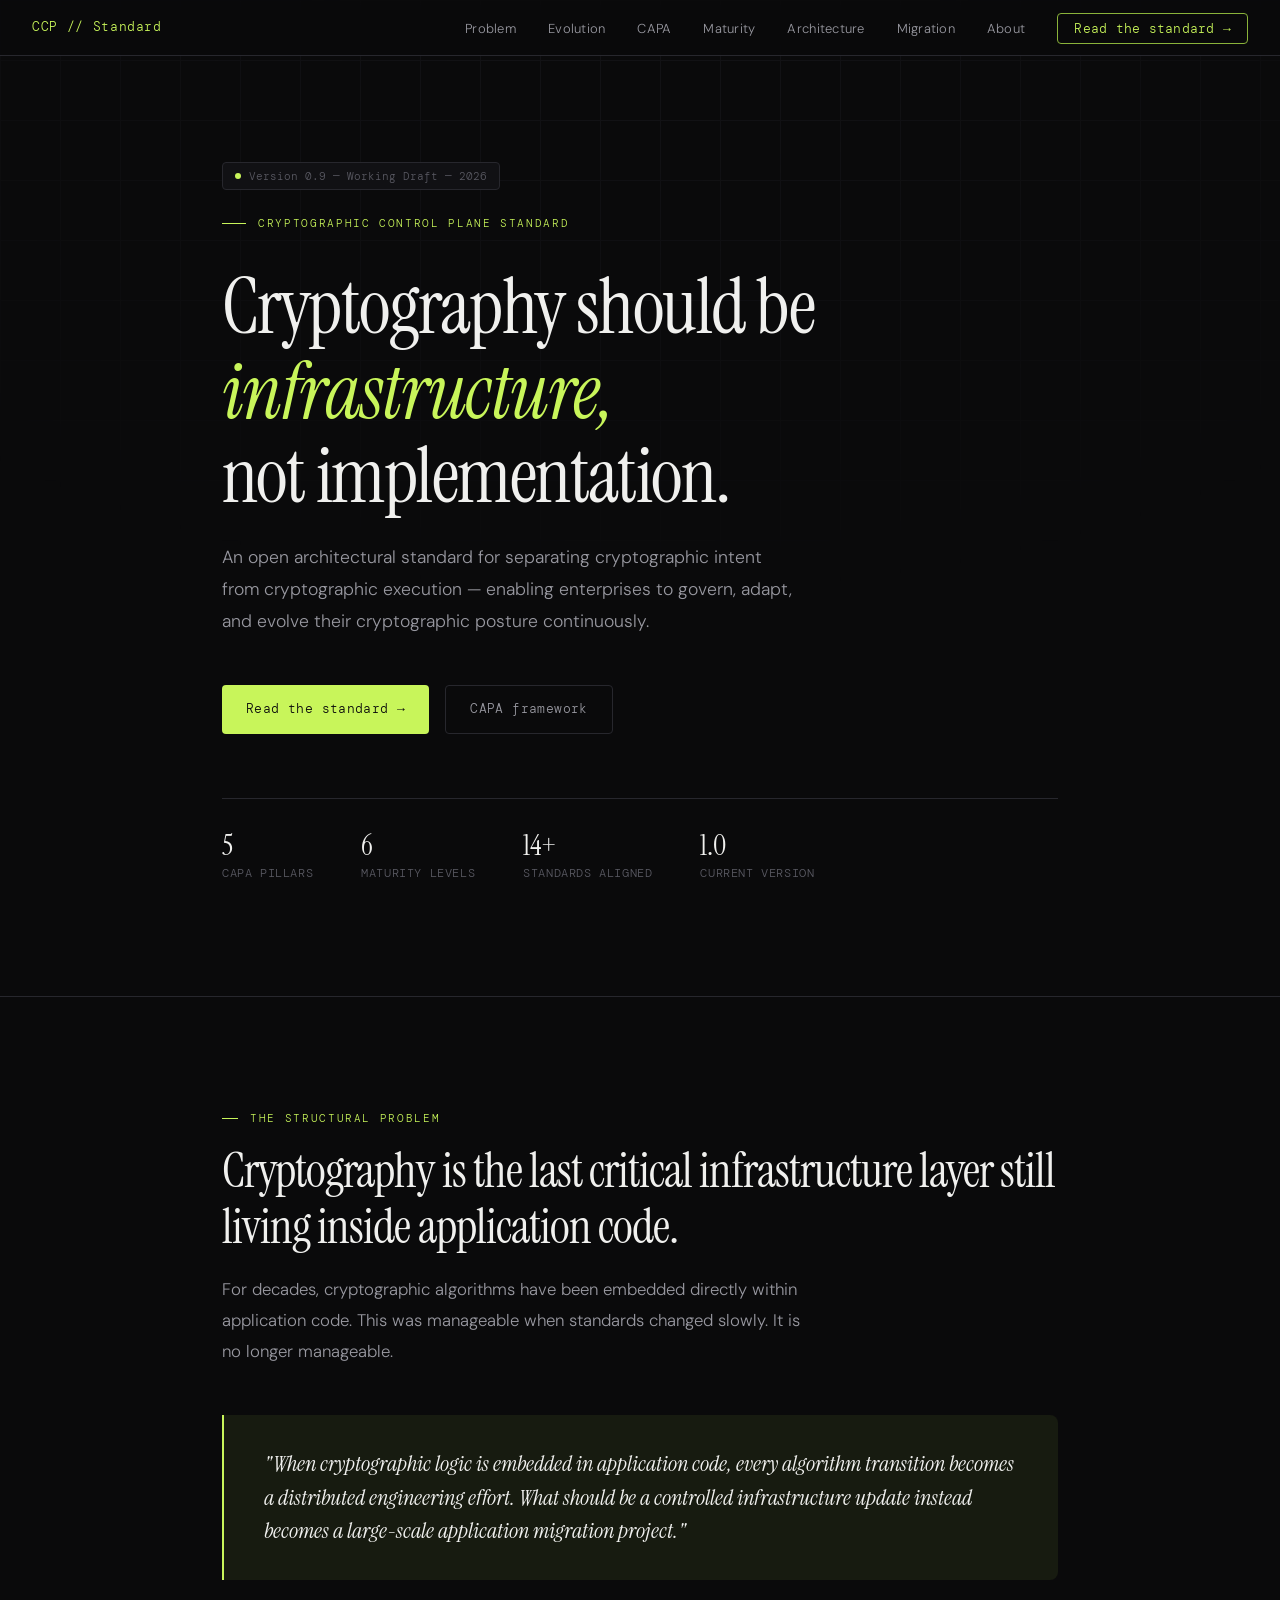
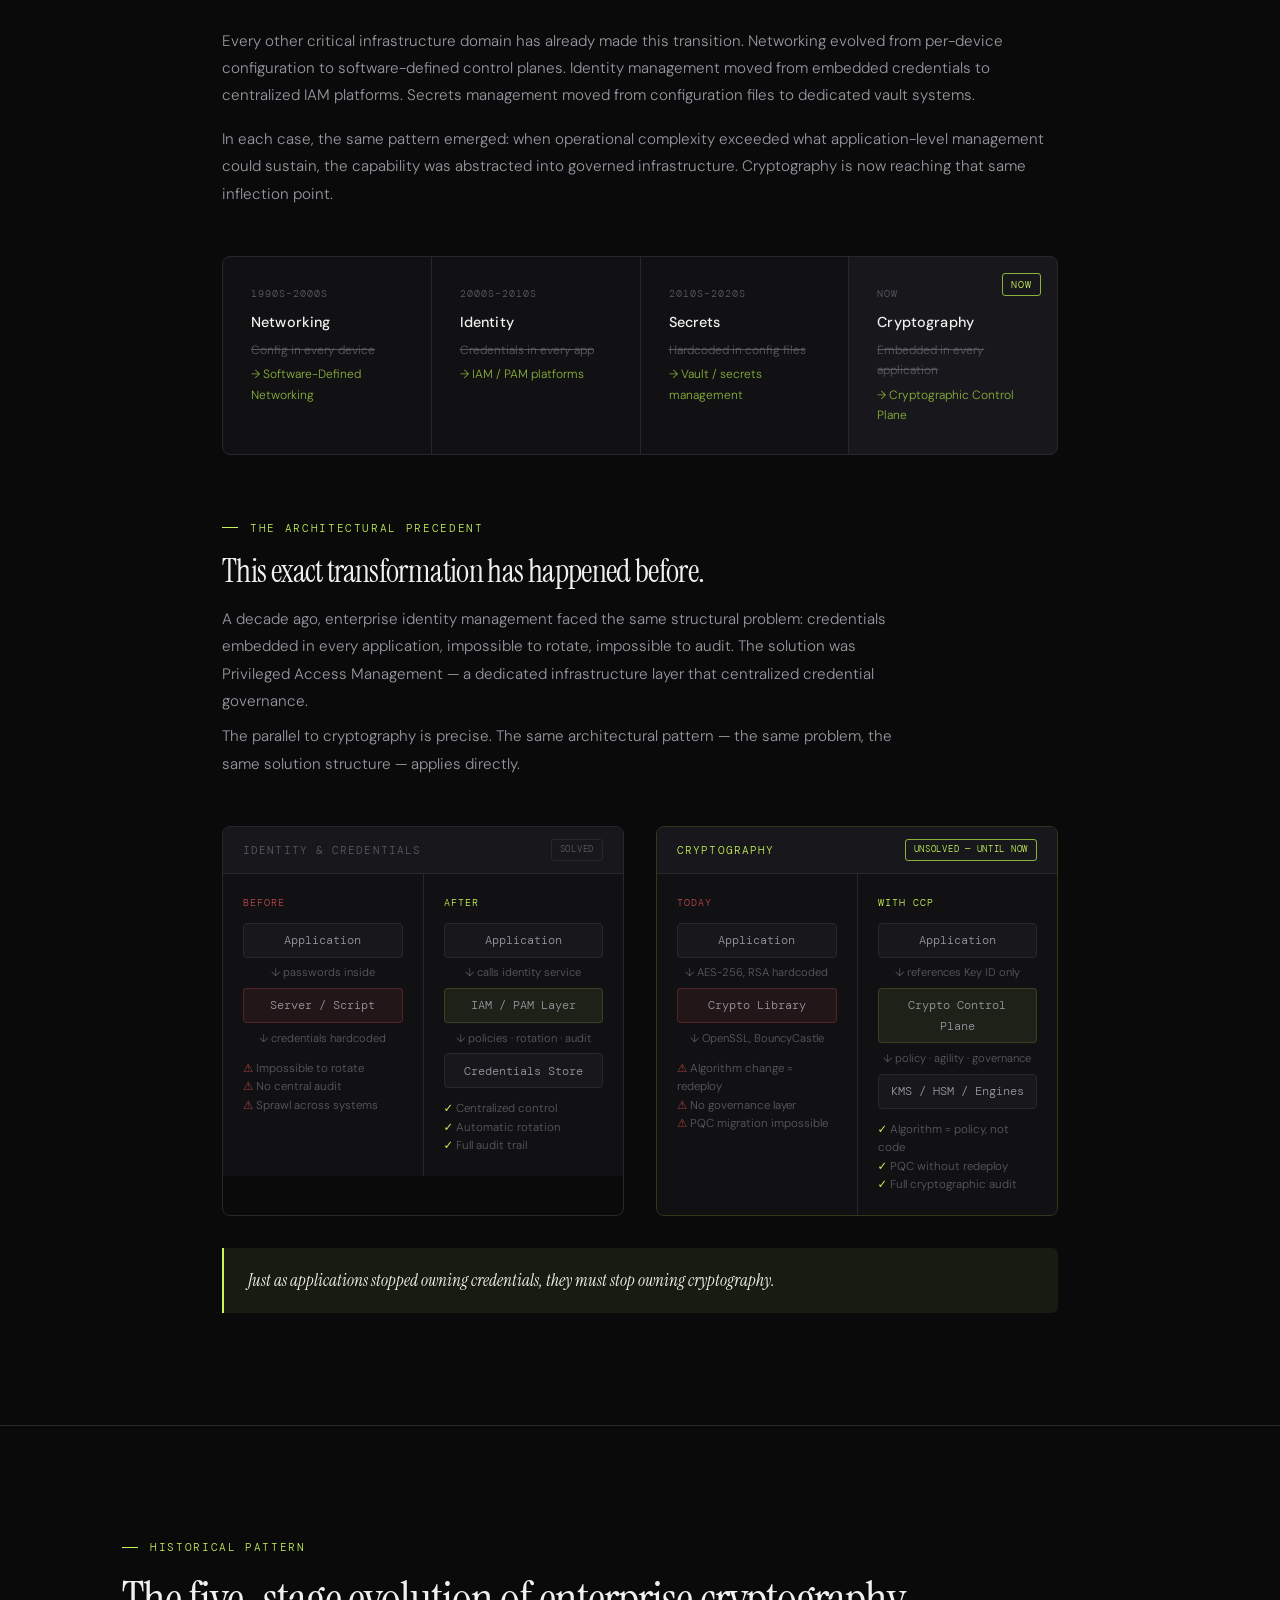
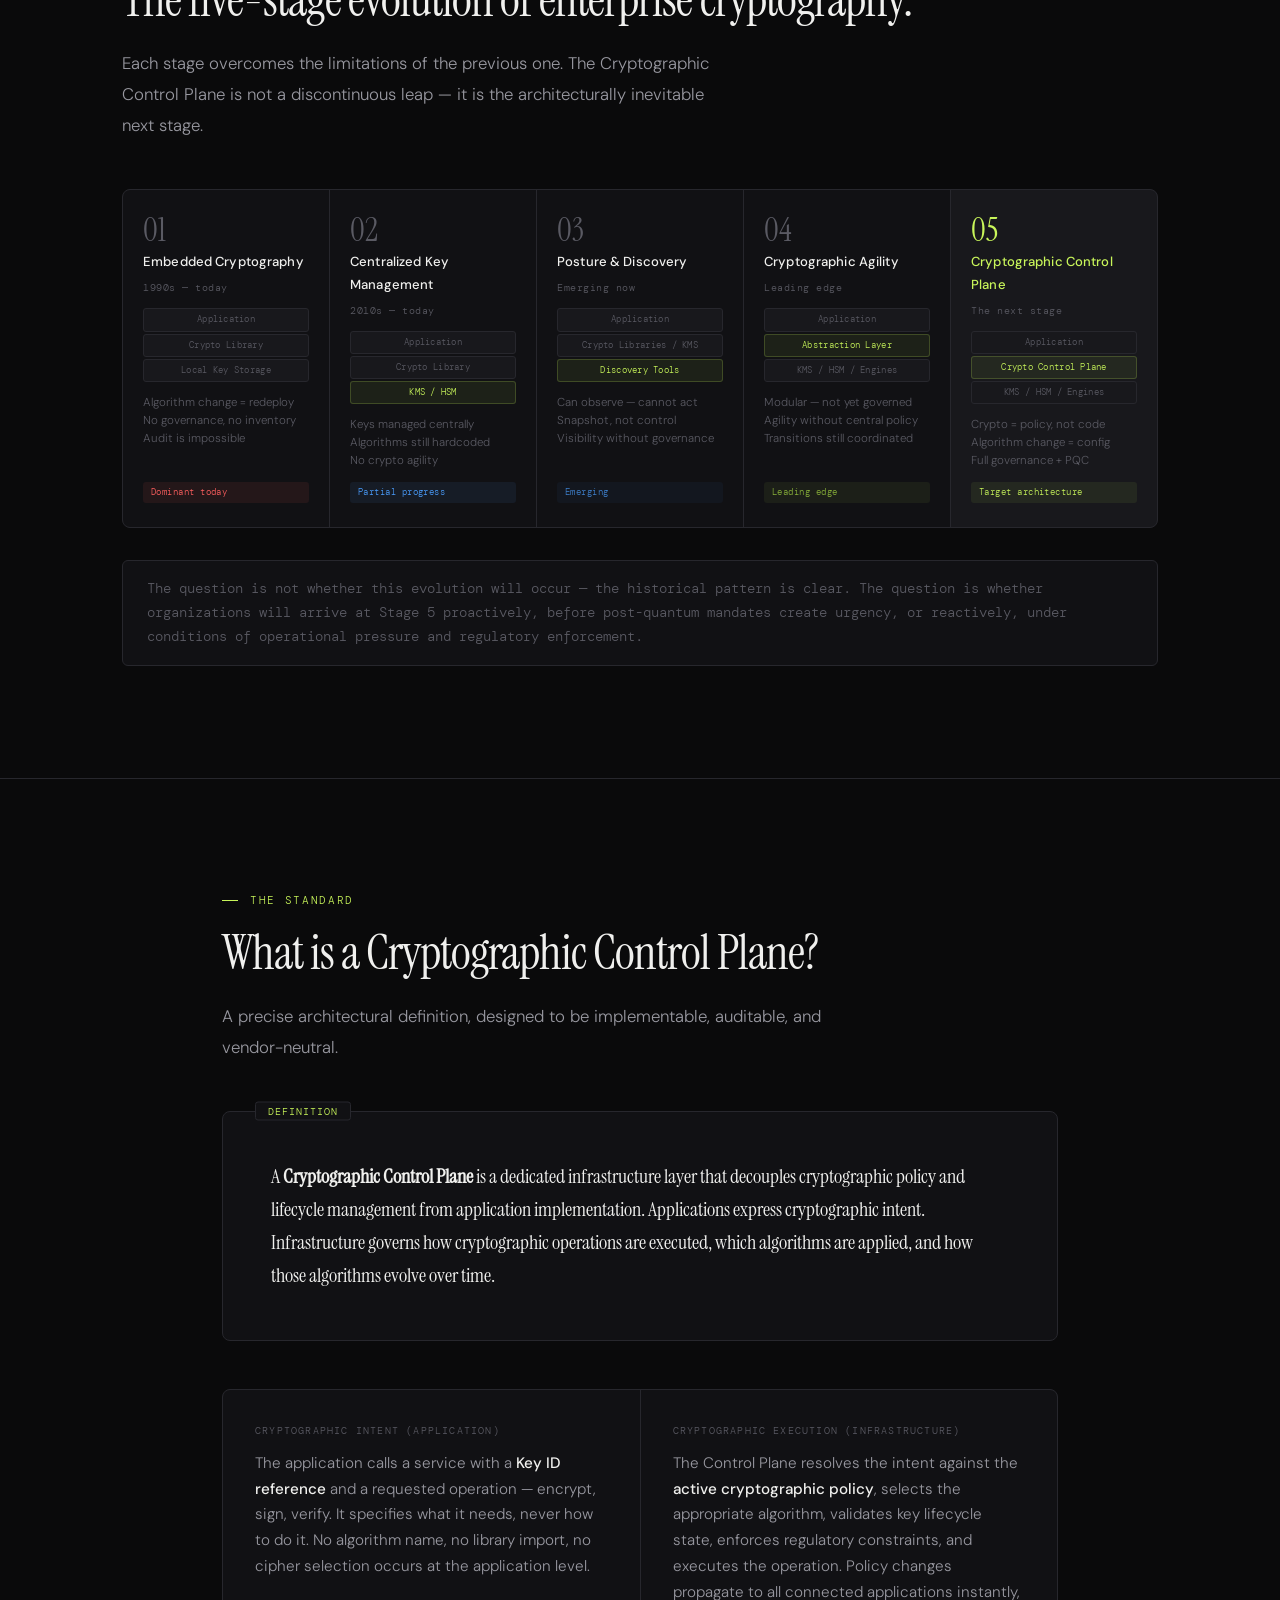
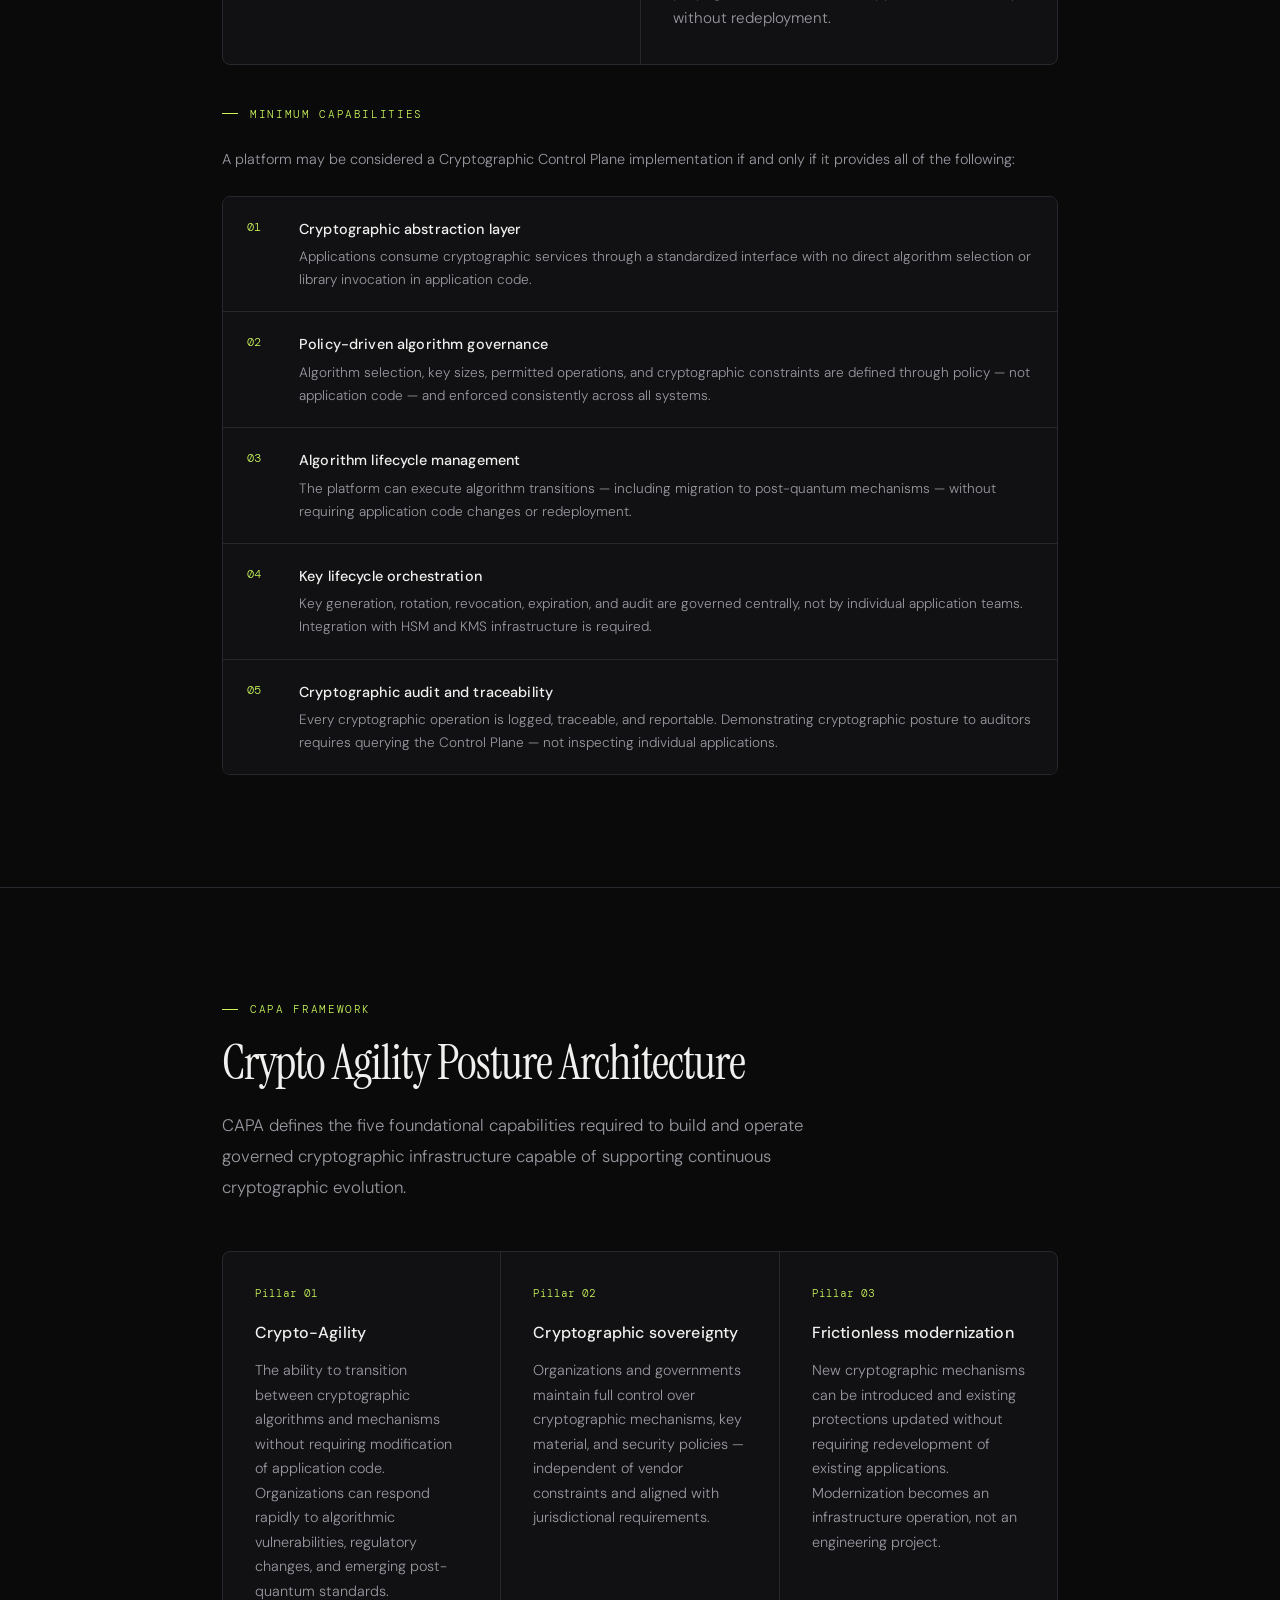
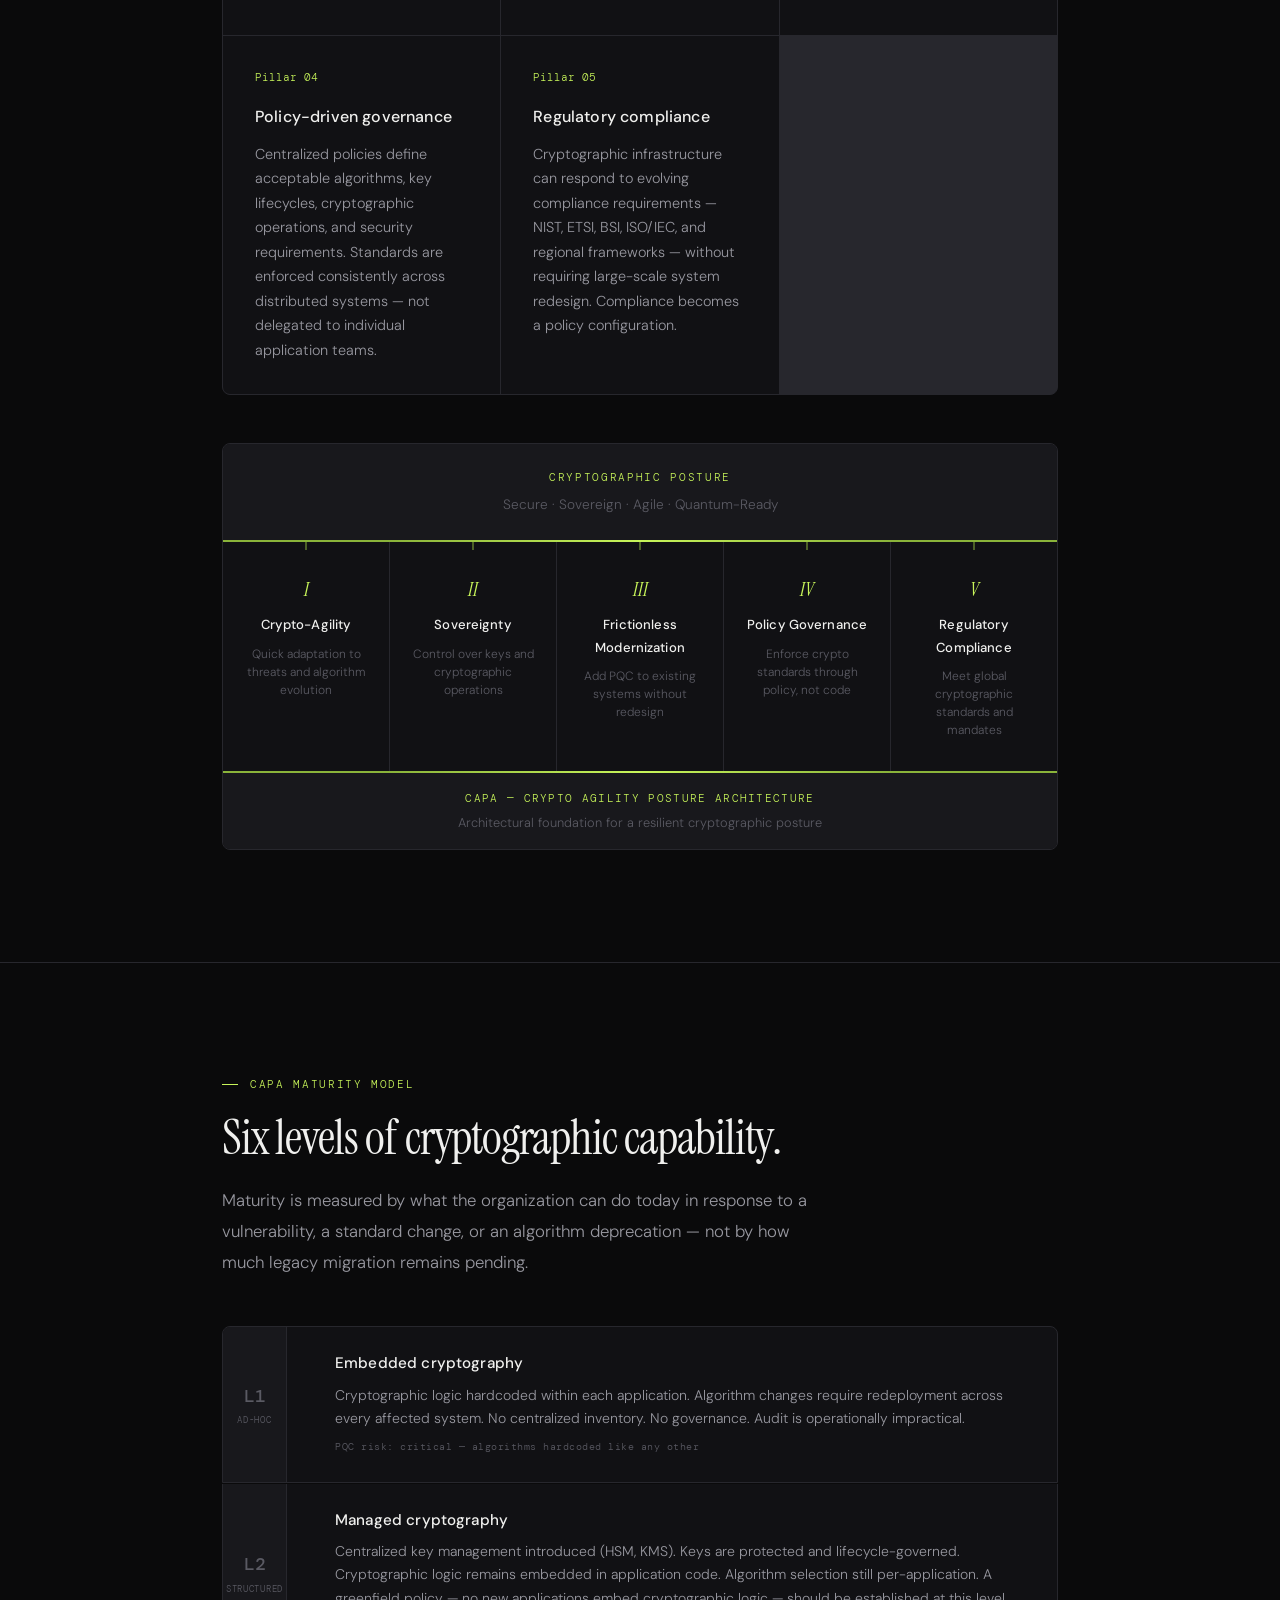
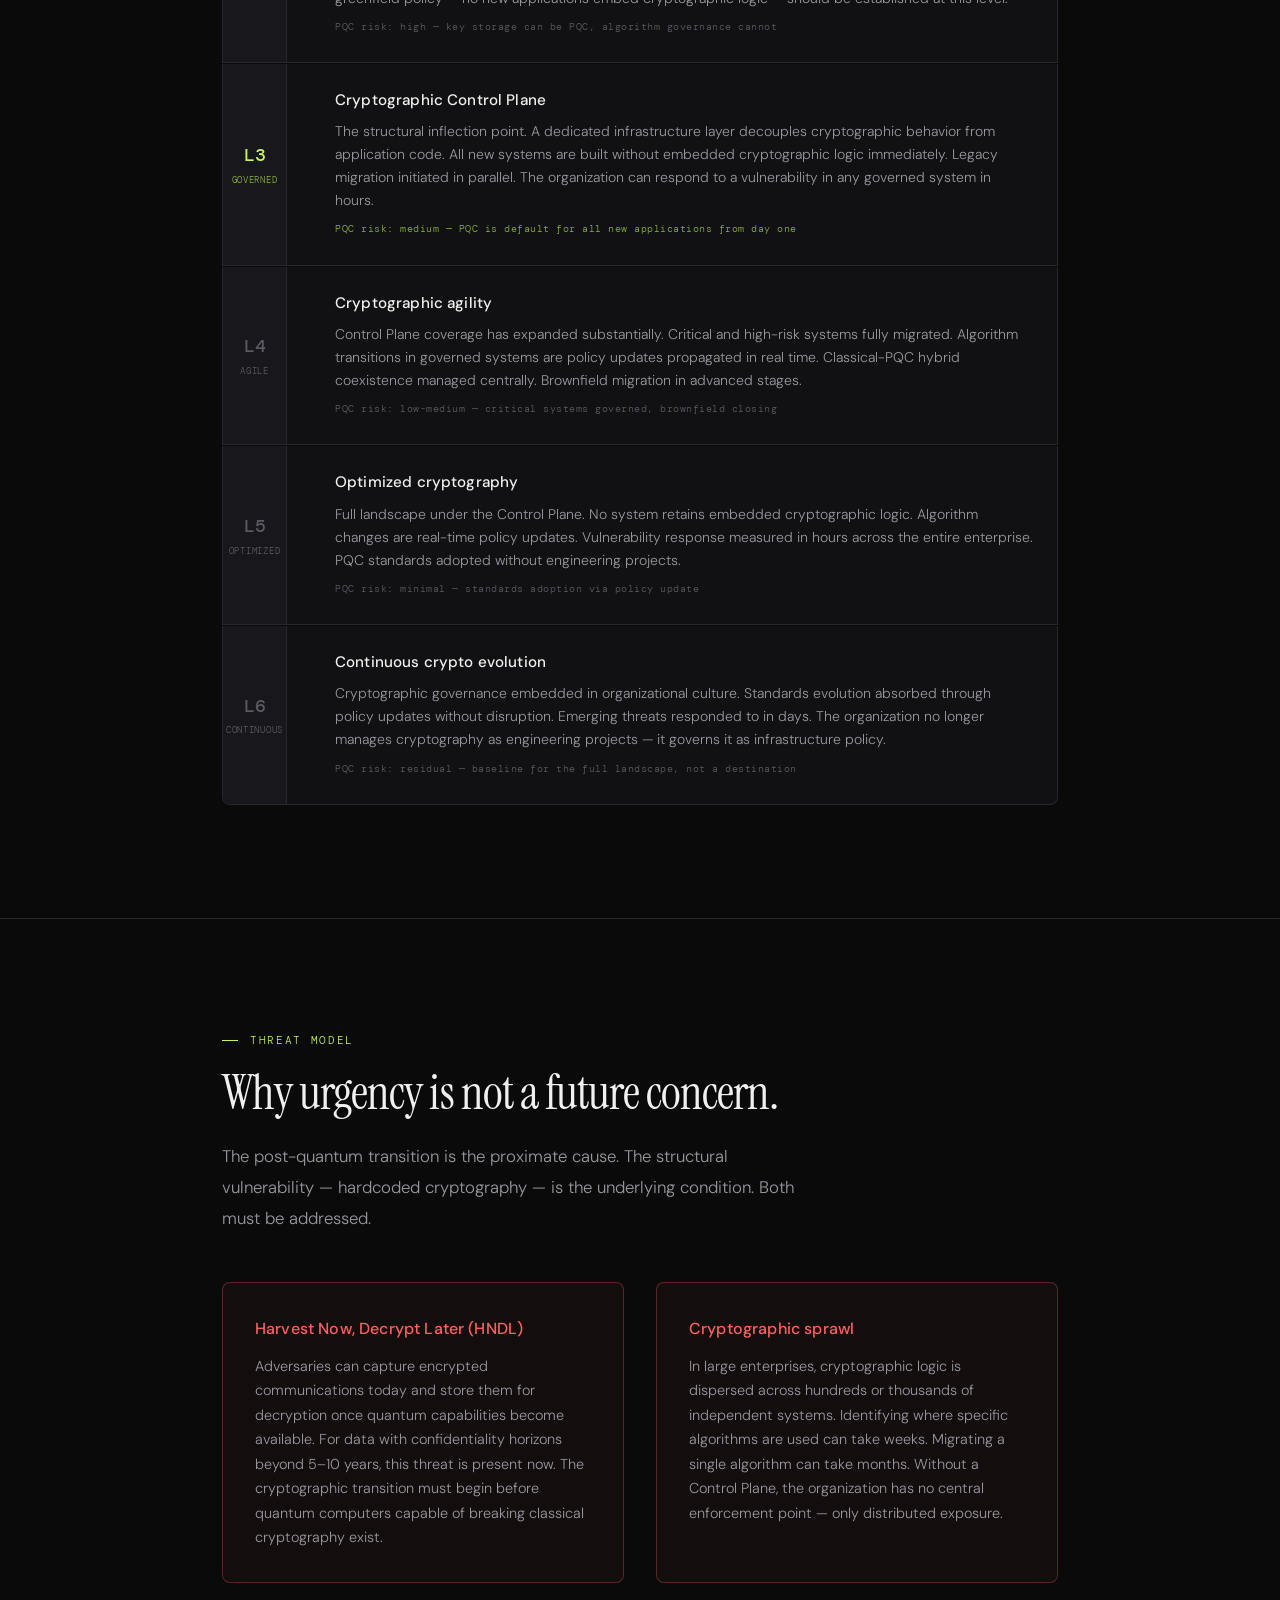
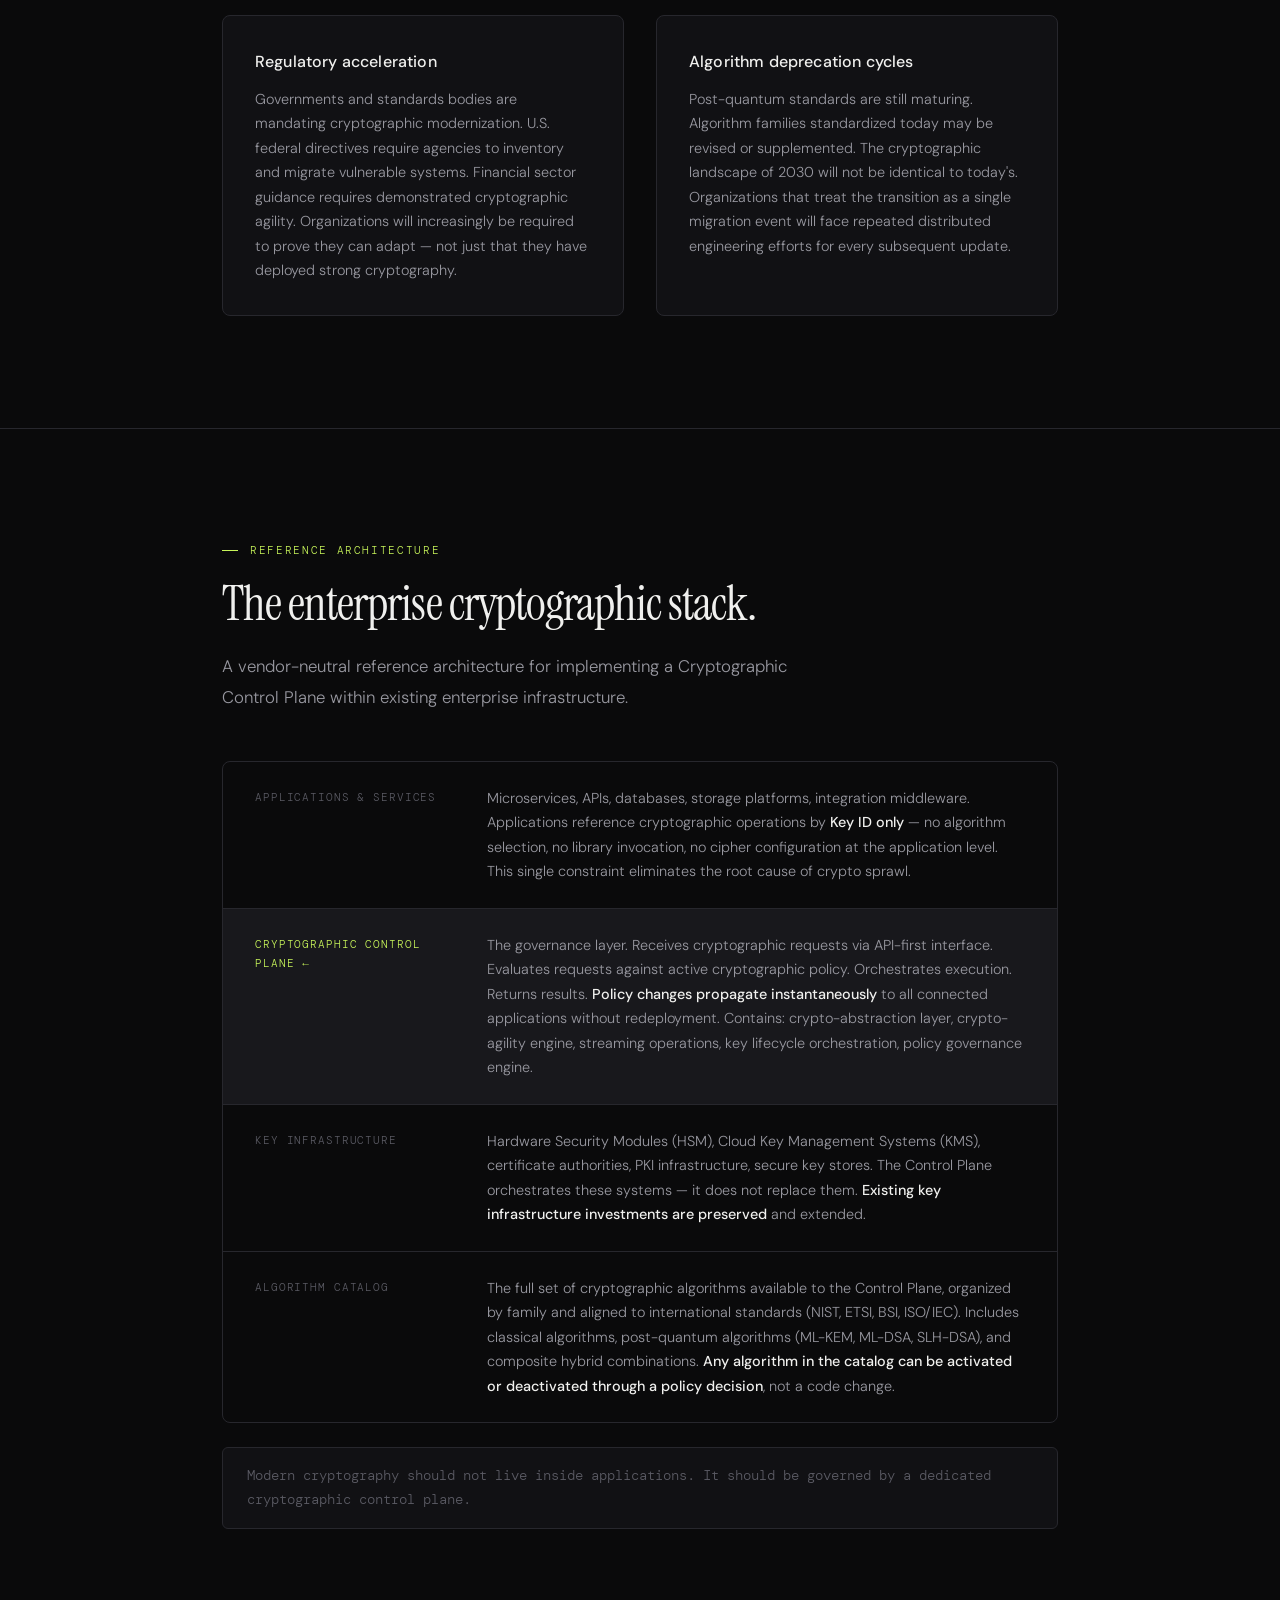
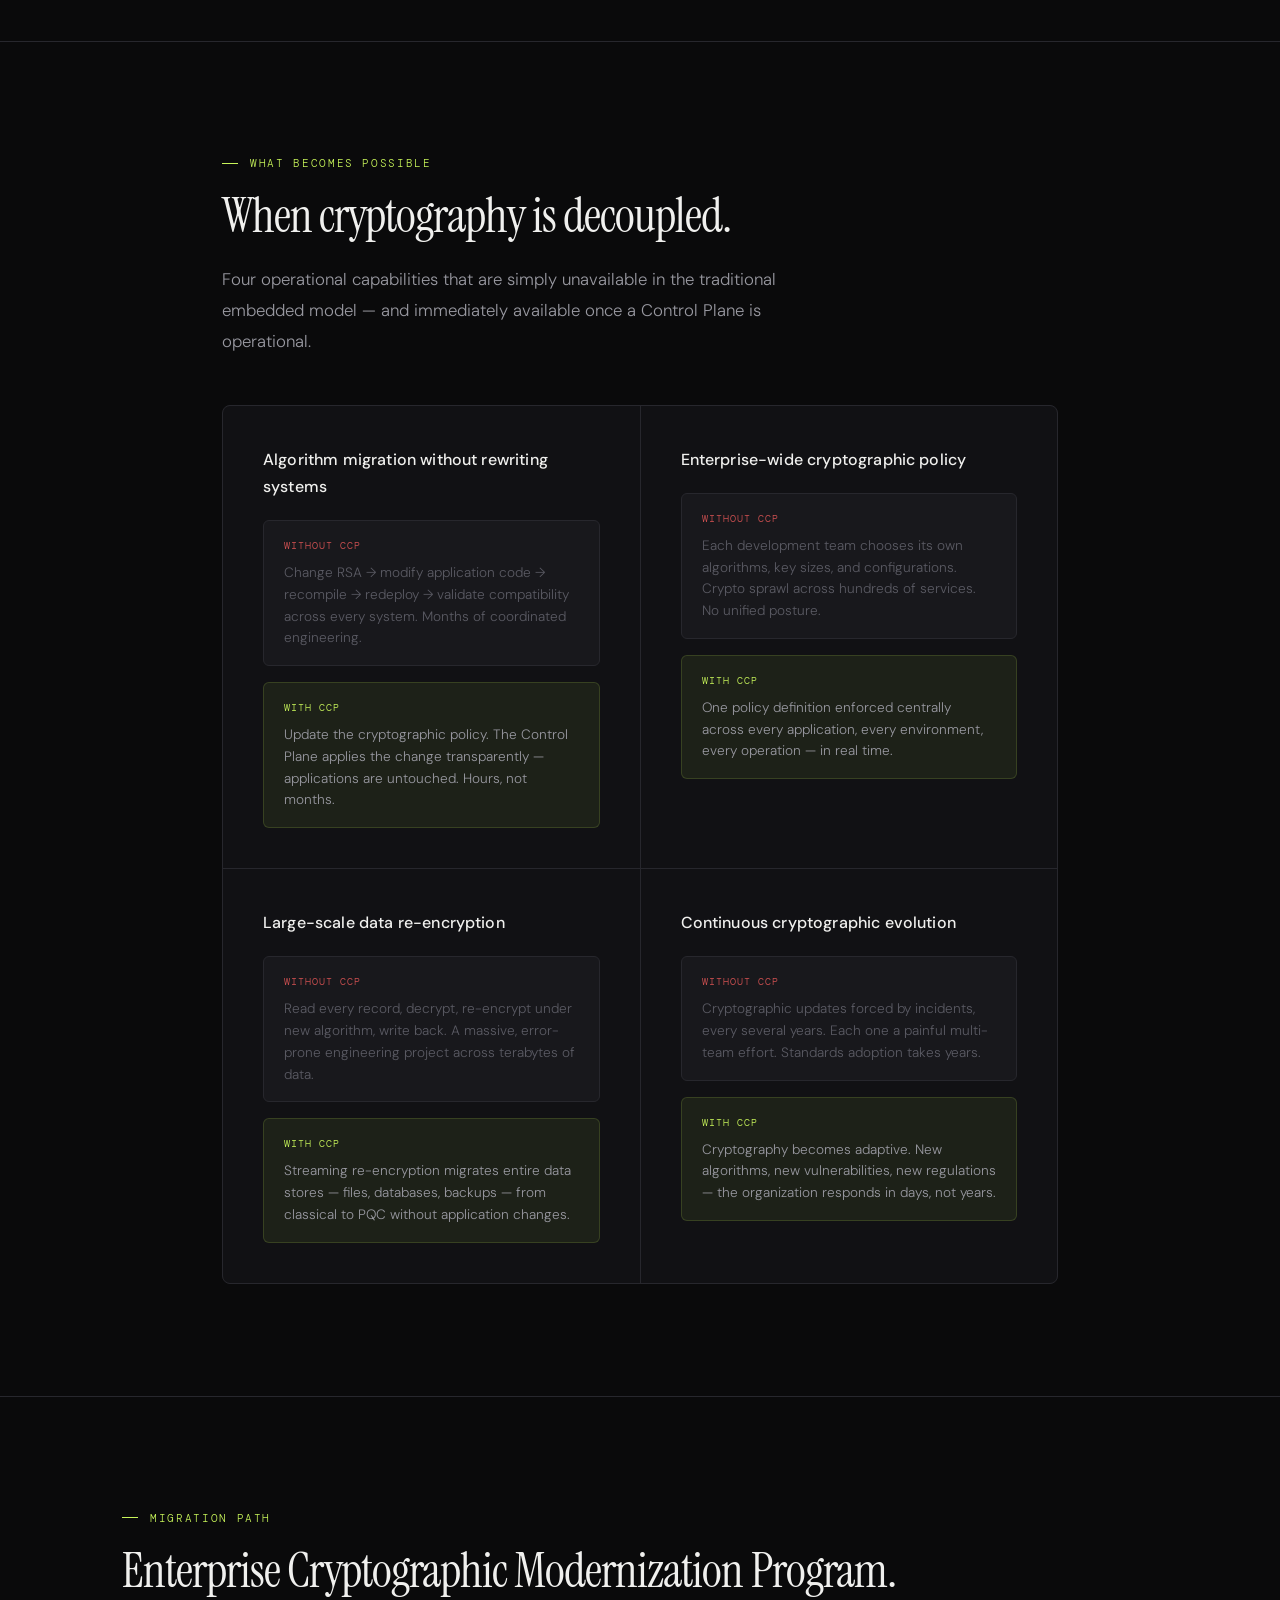
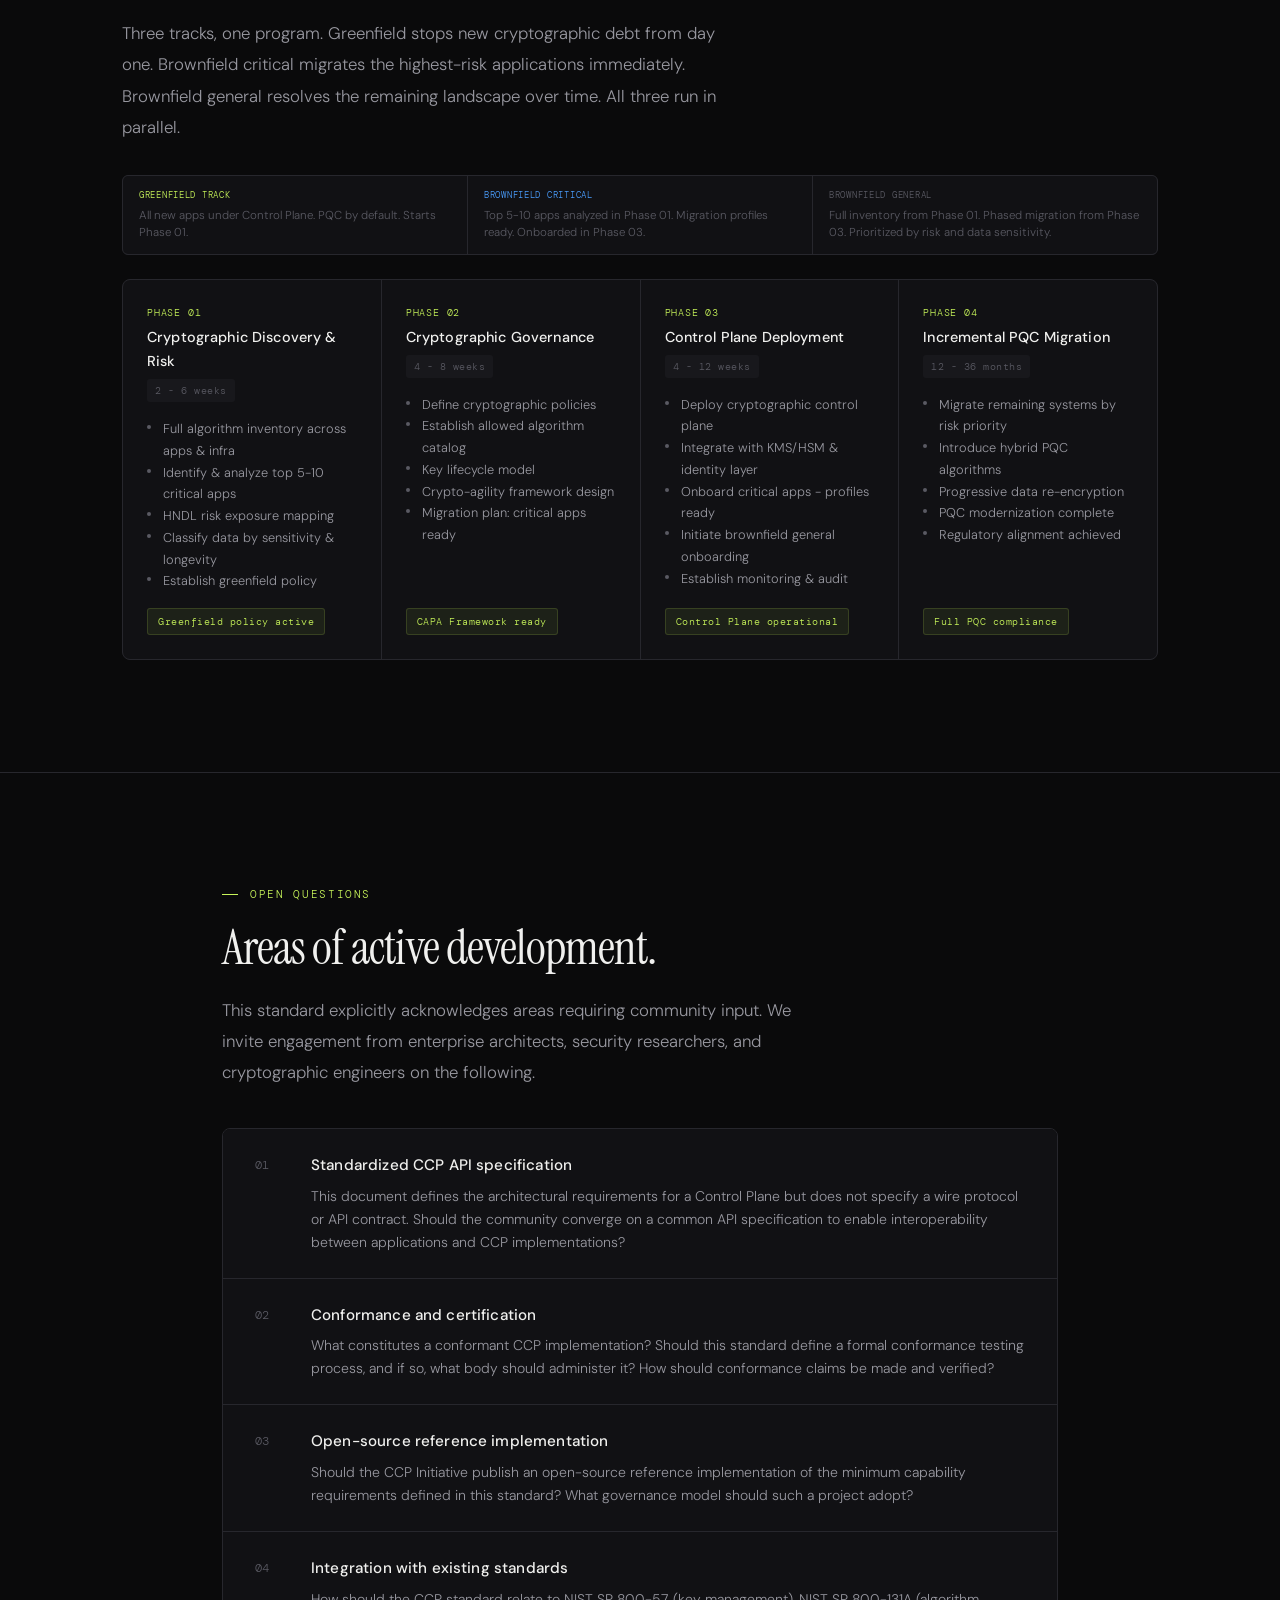
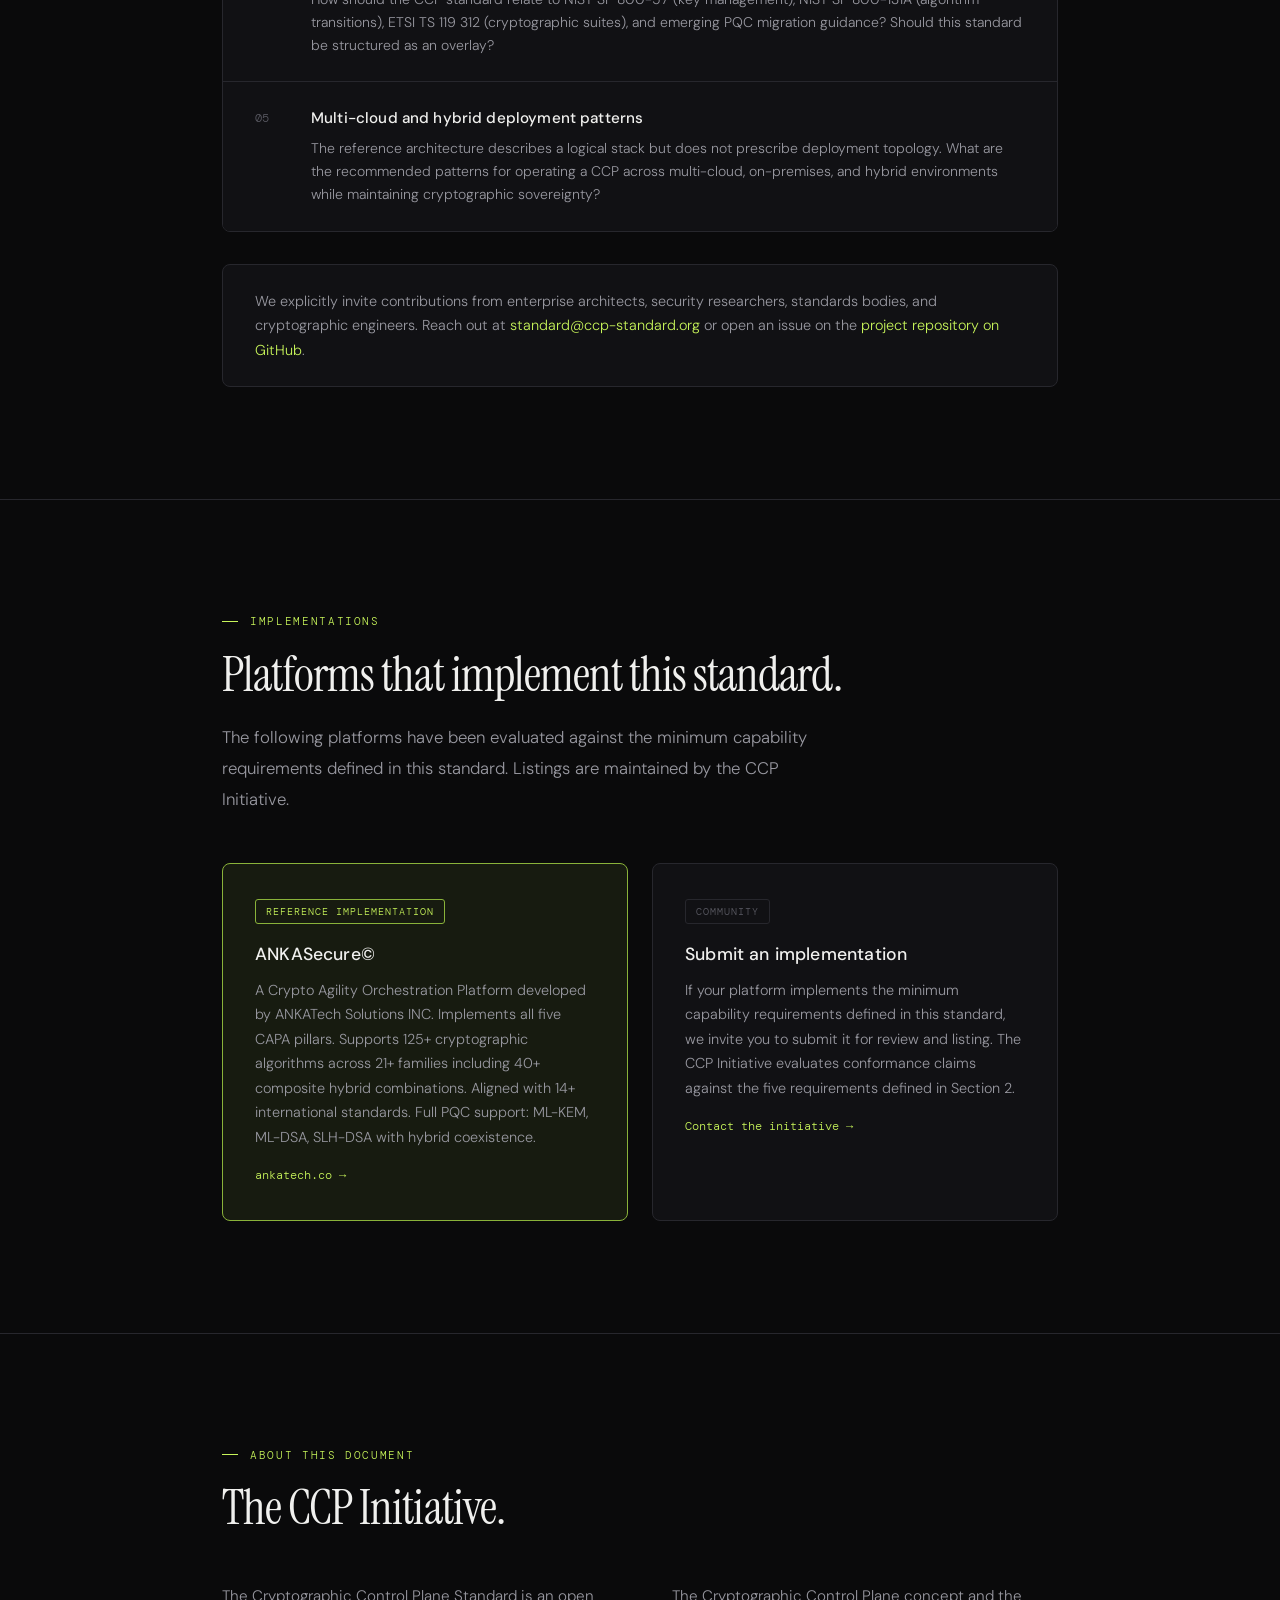
==== index.html @ 708a6c76 "docs: bump to v0.9 working draft, add governance model and issue templates - Correct version to 0.9 " ====
<!DOCTYPE html>
<html lang="en">
<head>
<meta charset="UTF-8">
<meta name="viewport" content="width=device-width, initial-scale=1.0">
<title>The Cryptographic Control Plane — Standard</title>
<meta name="description" content="An architectural standard for continuous cryptographic evolution. The Cryptographic Control Plane separates cryptographic intent from cryptographic execution.">
<link rel="preconnect" href="https://fonts.googleapis.com">
<link rel="preconnect" href="https://fonts.gstatic.com" crossorigin>
<link href="https://fonts.googleapis.com/css2?family=DM+Mono:ital,wght@0,400;0,500;1,400&family=Instrument+Serif:ital@0;1&family=DM+Sans:ital,opsz,wght@0,9..40,300;0,9..40,400;0,9..40,500;1,9..40,300&display=swap" rel="stylesheet">
<style>
  :root {
    --bg: #0a0a0b;
    --bg-surface: #111114;
    --bg-raised: #18181c;
    --bg-border: #27272d;
    --bg-border-light: #1e1e24;
    --text-primary: #f0f0ee;
    --text-secondary: #9898a0;
    --text-tertiary: #5a5a63;
    --accent: #c8f55a;
    --accent-dim: #8ab33a;
    --accent-bg: rgba(200,245,90,0.07);
    --red: #ff5f5f;
    --blue: #4a9eff;
    --font-serif: 'Instrument Serif', Georgia, serif;
    --font-sans: 'DM Sans', system-ui, sans-serif;
    --font-mono: 'DM Mono', monospace;
  }

  *, *::before, *::after { box-sizing: border-box; margin: 0; padding: 0; }

  html { scroll-behavior: smooth; }

  body {
    background: var(--bg);
    color: var(--text-primary);
    font-family: var(--font-sans);
    font-size: 16px;
    line-height: 1.7;
    font-weight: 300;
    -webkit-font-smoothing: antialiased;
  }

  /* ── NAV ── */
  nav {
    position: fixed;
    top: 0; left: 0; right: 0;
    z-index: 100;
    background: rgba(10,10,11,0.92);
    backdrop-filter: blur(12px);
    border-bottom: 1px solid var(--bg-border);
    padding: 0 2rem;
    height: 56px;
    display: flex;
    align-items: center;
    justify-content: space-between;
  }

  .nav-logo {
    font-family: var(--font-mono);
    font-size: 13px;
    color: var(--accent);
    text-decoration: none;
    letter-spacing: 0.05em;
  }

  .nav-links {
    display: flex;
    gap: 2rem;
    list-style: none;
  }

  .nav-links a {
    font-size: 13px;
    color: var(--text-secondary);
    text-decoration: none;
    letter-spacing: 0.02em;
    transition: color 0.2s;
  }

  .nav-links a:hover { color: var(--text-primary); }

  .nav-cta {
    font-family: var(--font-mono);
    font-size: 12px;
    color: var(--accent) !important;
    border: 1px solid var(--accent-dim);
    padding: 6px 16px;
    border-radius: 4px;
    transition: background 0.2s !important;
  }

  .nav-cta:hover { background: var(--accent-bg) !important; }

  /* ── LAYOUT ── */
  .container {
    max-width: 900px;
    margin: 0 auto;
    padding: 0 2rem;
  }

  .container-wide {
    max-width: 1100px;
    margin: 0 auto;
    padding: 0 2rem;
  }

  section { padding: 7rem 0; }

  /* ── HERO ── */
  #hero {
    padding: 10rem 0 7rem;
    position: relative;
    overflow: hidden;
  }

  .hero-grid {
    position: absolute;
    inset: 0;
    background-image:
      linear-gradient(var(--bg-border-light) 1px, transparent 1px),
      linear-gradient(90deg, var(--bg-border-light) 1px, transparent 1px);
    background-size: 60px 60px;
    opacity: 0.4;
    mask-image: radial-gradient(ellipse 80% 60% at 50% 0%, black 20%, transparent 100%);
  }

  .hero-tag {
    font-family: var(--font-mono);
    font-size: 11px;
    letter-spacing: 0.15em;
    color: var(--accent);
    text-transform: uppercase;
    margin-bottom: 2rem;
    display: flex;
    align-items: center;
    gap: 0.75rem;
  }

  .hero-tag::before {
    content: '';
    display: inline-block;
    width: 24px;
    height: 1px;
    background: var(--accent);
  }

  h1 {
    font-family: var(--font-serif);
    font-size: clamp(2.8rem, 6vw, 5rem);
    font-weight: 400;
    line-height: 1.1;
    letter-spacing: -0.02em;
    color: var(--text-primary);
    margin-bottom: 1.5rem;
  }

  h1 em {
    font-style: italic;
    color: var(--accent);
  }

  .hero-sub {
    font-size: 1.1rem;
    color: var(--text-secondary);
    max-width: 580px;
    margin-bottom: 3rem;
    line-height: 1.8;
    font-weight: 300;
  }

  .hero-actions {
    display: flex;
    gap: 1rem;
    flex-wrap: wrap;
  }

  .btn-primary {
    display: inline-flex;
    align-items: center;
    gap: 8px;
    font-family: var(--font-mono);
    font-size: 13px;
    color: #0a0a0b;
    background: var(--accent);
    padding: 12px 24px;
    border-radius: 4px;
    text-decoration: none;
    letter-spacing: 0.03em;
    transition: opacity 0.2s;
  }

  .btn-primary:hover { opacity: 0.88; }

  .btn-secondary {
    display: inline-flex;
    align-items: center;
    gap: 8px;
    font-family: var(--font-mono);
    font-size: 13px;
    color: var(--text-secondary);
    border: 1px solid var(--bg-border);
    padding: 12px 24px;
    border-radius: 4px;
    text-decoration: none;
    letter-spacing: 0.03em;
    transition: all 0.2s;
  }

  .btn-secondary:hover {
    color: var(--text-primary);
    border-color: var(--text-tertiary);
  }

  .hero-meta {
    margin-top: 4rem;
    padding-top: 2rem;
    border-top: 1px solid var(--bg-border);
    display: flex;
    gap: 3rem;
    flex-wrap: wrap;
  }

  .hero-stat {
    display: flex;
    flex-direction: column;
    gap: 4px;
  }

  .hero-stat-num {
    font-family: var(--font-serif);
    font-size: 1.8rem;
    color: var(--text-primary);
    line-height: 1;
  }

  .hero-stat-label {
    font-size: 12px;
    color: var(--text-tertiary);
    letter-spacing: 0.05em;
    text-transform: uppercase;
    font-family: var(--font-mono);
  }

  /* ── SECTION HEADERS ── */
  .section-eyebrow {
    font-family: var(--font-mono);
    font-size: 11px;
    letter-spacing: 0.15em;
    color: var(--accent);
    text-transform: uppercase;
    margin-bottom: 1rem;
    display: flex;
    align-items: center;
    gap: 0.75rem;
  }

  .section-eyebrow::before {
    content: '';
    display: inline-block;
    width: 16px;
    height: 1px;
    background: var(--accent);
  }

  h2 {
    font-family: var(--font-serif);
    font-size: clamp(2rem, 4vw, 3rem);
    font-weight: 400;
    line-height: 1.15;
    letter-spacing: -0.02em;
    margin-bottom: 1.25rem;
  }

  h3 {
    font-family: var(--font-sans);
    font-size: 1rem;
    font-weight: 500;
    color: var(--text-primary);
    letter-spacing: 0.01em;
    margin-bottom: 0.5rem;
  }

  .section-lead {
    font-size: 1.05rem;
    color: var(--text-secondary);
    max-width: 600px;
    line-height: 1.85;
  }

  /* ── PROBLEM SECTION ── */
  #problem { border-top: 1px solid var(--bg-border); }

  .problem-quote {
    margin: 3rem 0;
    padding: 2rem 2.5rem;
    border-left: 2px solid var(--accent);
    background: var(--accent-bg);
    border-radius: 0 8px 8px 0;
  }

  .problem-quote p {
    font-family: var(--font-serif);
    font-size: 1.4rem;
    font-style: italic;
    line-height: 1.5;
    color: var(--text-primary);
  }

  .analogy-grid {
    display: grid;
    grid-template-columns: repeat(auto-fit, minmax(200px, 1fr));
    gap: 1px;
    background: var(--bg-border);
    border: 1px solid var(--bg-border);
    border-radius: 8px;
    overflow: hidden;
    margin-top: 3rem;
  }

  .analogy-item {
    background: var(--bg-surface);
    padding: 1.75rem;
    position: relative;
  }

  .analogy-era {
    font-family: var(--font-mono);
    font-size: 10px;
    color: var(--text-tertiary);
    letter-spacing: 0.1em;
    text-transform: uppercase;
    margin-bottom: 0.5rem;
  }

  .analogy-item h3 { font-size: 0.9rem; margin-bottom: 0.35rem; }

  .analogy-before {
    font-size: 12px;
    color: var(--text-tertiary);
    text-decoration: line-through;
    margin-bottom: 4px;
  }

  .analogy-after {
    font-size: 12px;
    color: var(--accent-dim);
  }

  .analogy-item.highlight {
    background: var(--bg-raised);
  }

  .analogy-item.highlight::before {
    content: 'now';
    position: absolute;
    top: 1rem;
    right: 1rem;
    font-family: var(--font-mono);
    font-size: 10px;
    color: var(--accent);
    letter-spacing: 0.1em;
    text-transform: uppercase;
    border: 1px solid var(--accent-dim);
    padding: 2px 8px;
    border-radius: 3px;
  }

  /* ── DEFINITION ── */
  #definition { border-top: 1px solid var(--bg-border); }

  .definition-box {
    margin: 3rem 0;
    padding: 3rem;
    border: 1px solid var(--bg-border);
    border-radius: 8px;
    background: var(--bg-surface);
    position: relative;
  }

  .definition-box::before {
    content: 'Definition';
    position: absolute;
    top: -1px;
    left: 2rem;
    font-family: var(--font-mono);
    font-size: 10px;
    letter-spacing: 0.1em;
    text-transform: uppercase;
    color: var(--accent);
    background: var(--bg-surface);
    padding: 0 0.75rem;
    transform: translateY(-50%);
    border: 1px solid var(--bg-border);
    border-radius: 3px;
  }

  .definition-box p {
    font-family: var(--font-serif);
    font-size: 1.25rem;
    line-height: 1.65;
    color: var(--text-primary);
  }

  .split-row {
    display: grid;
    grid-template-columns: 1fr 1fr;
    gap: 1px;
    background: var(--bg-border);
    border: 1px solid var(--bg-border);
    border-radius: 8px;
    overflow: hidden;
    margin-top: 2rem;
  }

  .split-cell {
    background: var(--bg-surface);
    padding: 2rem;
  }

  .split-cell-label {
    font-family: var(--font-mono);
    font-size: 10px;
    letter-spacing: 0.12em;
    text-transform: uppercase;
    color: var(--text-tertiary);
    margin-bottom: 0.75rem;
  }

  .split-cell p {
    font-size: 0.95rem;
    color: var(--text-secondary);
    line-height: 1.7;
  }

  .split-cell strong {
    color: var(--text-primary);
    font-weight: 500;
  }

  /* ── CAPA PILLARS ── */
  #capa { border-top: 1px solid var(--bg-border); }

  .pillars-grid {
    display: grid;
    grid-template-columns: repeat(auto-fit, minmax(260px, 1fr));
    gap: 1px;
    background: var(--bg-border);
    border: 1px solid var(--bg-border);
    border-radius: 8px;
    overflow: hidden;
    margin-top: 3rem;
  }

  .pillar {
    background: var(--bg-surface);
    padding: 2rem;
    transition: background 0.2s;
  }

  .pillar:hover { background: var(--bg-raised); }

  .pillar-num {
    font-family: var(--font-mono);
    font-size: 11px;
    color: var(--accent);
    margin-bottom: 1rem;
    display: block;
  }

  .pillar h3 {
    font-size: 1rem;
    margin-bottom: 0.75rem;
    font-weight: 500;
  }

  .pillar p {
    font-size: 0.9rem;
    color: var(--text-secondary);
    line-height: 1.7;
  }

  /* ── MATURITY MODEL ── */
  #maturity { border-top: 1px solid var(--bg-border); }

  .maturity-track {
    margin-top: 3rem;
    position: relative;
  }

  .maturity-line {
    position: absolute;
    left: 32px;
    top: 0;
    bottom: 0;
    width: 1px;
    background: var(--bg-border);
  }

  .maturity-item {
    display: grid;
    grid-template-columns: 64px 1fr;
    gap: 1.5rem;
    margin-bottom: 1px;
    background: var(--bg-surface);
    border: 1px solid var(--bg-border);
    border-radius: 0;
    overflow: hidden;
    transition: background 0.2s;
  }

  .maturity-item:first-child { border-radius: 8px 8px 0 0; }
  .maturity-item:last-child { border-radius: 0 0 8px 8px; }
  .maturity-item + .maturity-item { border-top: none; }
  .maturity-item:hover { background: var(--bg-raised); }

  .maturity-level {
    background: var(--bg-raised);
    border-right: 1px solid var(--bg-border);
    display: flex;
    align-items: center;
    justify-content: center;
    flex-direction: column;
    gap: 2px;
    padding: 1.5rem 0;
  }

  .maturity-l-num {
    font-family: var(--font-mono);
    font-size: 18px;
    color: var(--text-tertiary);
    font-weight: 500;
  }

  .maturity-item.active .maturity-l-num { color: var(--accent); }

  .maturity-l-tag {
    font-family: var(--font-mono);
    font-size: 9px;
    color: var(--text-tertiary);
    letter-spacing: 0.08em;
    text-transform: uppercase;
  }

  .maturity-item.active .maturity-l-tag { color: var(--accent-dim); }

  .maturity-content {
    padding: 1.5rem;
  }

  .maturity-content h3 {
    font-size: 0.95rem;
    margin-bottom: 0.4rem;
  }

  .maturity-content p {
    font-size: 0.875rem;
    color: var(--text-secondary);
    line-height: 1.65;
  }

  .maturity-pqc {
    display: inline-block;
    margin-top: 0.5rem;
    font-family: var(--font-mono);
    font-size: 10px;
    color: var(--text-tertiary);
    letter-spacing: 0.05em;
  }

  .maturity-item.active .maturity-pqc { color: var(--accent-dim); }

  /* ── CAPABILITIES ── */
  #capabilities { border-top: 1px solid var(--bg-border); }

  .capabilities-grid {
    display: grid;
    grid-template-columns: 1fr 1fr;
    gap: 1px;
    background: var(--bg-border);
    border: 1px solid var(--bg-border);
    border-radius: 8px;
    overflow: hidden;
    margin-top: 3rem;
  }

  .capability-card {
    background: var(--bg-surface);
    padding: 2.5rem;
    transition: background 0.2s;
  }

  .capability-card:hover { background: var(--bg-raised); }

  .capability-before {
    background: var(--bg-raised);
    border: 1px solid var(--bg-border);
    border-radius: 6px;
    padding: 1rem 1.25rem;
    margin-bottom: 1rem;
  }

  .capability-before-label {
    font-family: var(--font-mono);
    font-size: 10px;
    color: var(--red);
    letter-spacing: 0.1em;
    text-transform: uppercase;
    margin-bottom: 0.5rem;
    opacity: 0.8;
  }

  .capability-before p {
    font-size: 0.85rem;
    color: var(--text-tertiary);
    line-height: 1.6;
  }

  .capability-after {
    background: var(--accent-bg);
    border: 1px solid rgba(200,245,90,0.15);
    border-radius: 6px;
    padding: 1rem 1.25rem;
  }

  .capability-after-label {
    font-family: var(--font-mono);
    font-size: 10px;
    color: var(--accent);
    letter-spacing: 0.1em;
    text-transform: uppercase;
    margin-bottom: 0.5rem;
  }

  .capability-after p {
    font-size: 0.85rem;
    color: var(--text-secondary);
    line-height: 1.6;
  }

  .capability-card > h3 {
    font-size: 1rem;
    font-weight: 500;
    margin-bottom: 1.25rem;
    color: var(--text-primary);
  }

  /* ── THREAT MODEL ── */
  #threat { border-top: 1px solid var(--bg-border); }

  .threat-grid {
    display: grid;
    grid-template-columns: 1fr 1fr;
    gap: 2rem;
    margin-top: 3rem;
  }

  .threat-card {
    padding: 2rem;
    border: 1px solid var(--bg-border);
    border-radius: 8px;
    background: var(--bg-surface);
  }

  .threat-card h3 {
    font-size: 1rem;
    margin-bottom: 0.75rem;
    color: var(--text-primary);
  }

  .threat-card p {
    font-size: 0.9rem;
    color: var(--text-secondary);
    line-height: 1.7;
  }

  .threat-card.urgent {
    border-color: rgba(255,95,95,0.3);
    background: rgba(255,95,95,0.04);
  }

  .threat-card.urgent h3 { color: var(--red); }

  /* ── ARCHITECTURE ── */
  #architecture { border-top: 1px solid var(--bg-border); }

  .arch-stack {
    margin-top: 3rem;
    border: 1px solid var(--bg-border);
    border-radius: 8px;
    overflow: hidden;
  }

  .arch-layer {
    padding: 1.5rem 2rem;
    border-bottom: 1px solid var(--bg-border);
    display: grid;
    grid-template-columns: 200px 1fr;
    gap: 2rem;
    align-items: start;
  }

  .arch-layer:last-child { border-bottom: none; }

  .arch-layer-label {
    font-family: var(--font-mono);
    font-size: 11px;
    color: var(--text-tertiary);
    letter-spacing: 0.08em;
    text-transform: uppercase;
    padding-top: 2px;
  }

  .arch-layer.control { background: var(--bg-raised); }
  .arch-layer.control .arch-layer-label { color: var(--accent); }

  .arch-layer-desc {
    font-size: 0.9rem;
    color: var(--text-secondary);
    line-height: 1.7;
  }

  .arch-layer-desc strong {
    color: var(--text-primary);
    font-weight: 500;
  }

  .arch-note {
    margin-top: 1.5rem;
    padding: 1rem 1.5rem;
    border: 1px solid var(--bg-border);
    border-radius: 6px;
    font-size: 0.875rem;
    color: var(--text-tertiary);
    font-family: var(--font-mono);
    background: var(--bg-surface);
  }

  /* ── IMPLEMENTATIONS ── */
  #implementations { border-top: 1px solid var(--bg-border); }

  .impl-grid {
    display: grid;
    grid-template-columns: repeat(auto-fit, minmax(280px, 1fr));
    gap: 1.5rem;
    margin-top: 3rem;
  }

  .impl-card {
    padding: 2rem;
    border: 1px solid var(--bg-border);
    border-radius: 8px;
    background: var(--bg-surface);
  }

  .impl-card.reference {
    border-color: var(--accent-dim);
    background: var(--accent-bg);
  }

  .impl-tag {
    font-family: var(--font-mono);
    font-size: 10px;
    letter-spacing: 0.1em;
    text-transform: uppercase;
    color: var(--text-tertiary);
    border: 1px solid var(--bg-border);
    padding: 3px 10px;
    border-radius: 3px;
    display: inline-block;
    margin-bottom: 1rem;
  }

  .impl-card.reference .impl-tag {
    color: var(--accent);
    border-color: var(--accent-dim);
  }

  .impl-card h3 { font-size: 1.1rem; margin-bottom: 0.5rem; }

  .impl-card p {
    font-size: 0.9rem;
    color: var(--text-secondary);
    line-height: 1.7;
  }

  .impl-link {
    display: inline-flex;
    align-items: center;
    gap: 6px;
    margin-top: 1rem;
    font-family: var(--font-mono);
    font-size: 12px;
    color: var(--accent);
    text-decoration: none;
  }

  .impl-link:hover { opacity: 0.8; }

  /* ── ABOUT / FOOTER ── */
  #about { border-top: 1px solid var(--bg-border); }

  .about-grid {
    display: grid;
    grid-template-columns: 1fr 1fr;
    gap: 4rem;
    margin-top: 3rem;
  }

  .about-grid p {
    font-size: 0.95rem;
    color: var(--text-secondary);
    line-height: 1.8;
    margin-bottom: 1rem;
  }

  .about-grid a {
    color: var(--accent);
    text-decoration: none;
  }

  footer {
    border-top: 1px solid var(--bg-border);
    padding: 2.5rem 0;
    display: flex;
    justify-content: space-between;
    align-items: center;
    flex-wrap: wrap;
    gap: 1rem;
  }

  .footer-left {
    font-family: var(--font-mono);
    font-size: 12px;
    color: var(--text-tertiary);
  }

  .footer-left span { color: var(--accent); }

  .footer-right {
    font-size: 12px;
    color: var(--text-tertiary);
  }

  .footer-right a {
    color: var(--text-secondary);
    text-decoration: none;
  }

  .footer-right a:hover { color: var(--text-primary); }

  /* ── VERSION BADGE ── */
  .version-badge {
    display: inline-flex;
    align-items: center;
    gap: 8px;
    font-family: var(--font-mono);
    font-size: 11px;
    color: var(--text-tertiary);
    border: 1px solid var(--bg-border);
    padding: 4px 12px;
    border-radius: 4px;
    background: var(--bg-surface);
    margin-bottom: 1.5rem;
  }

  .version-dot {
    width: 6px;
    height: 6px;
    border-radius: 50%;
    background: var(--accent);
    display: inline-block;
    animation: pulse 2s infinite;
  }

  @keyframes pulse {
    0%, 100% { opacity: 1; }
    50% { opacity: 0.4; }
  }

  /* ── OPEN QUESTIONS ── */
  #open-questions { border-top: 1px solid var(--bg-border); }

  .questions-list {
    margin-top: 2.5rem;
    border: 1px solid var(--bg-border);
    border-radius: 8px;
    overflow: hidden;
  }

  .question-item {
    padding: 1.5rem 2rem;
    border-bottom: 1px solid var(--bg-border);
    display: grid;
    grid-template-columns: 32px 1fr;
    gap: 1.5rem;
    align-items: start;
    background: var(--bg-surface);
    transition: background 0.2s;
  }

  .question-item:last-child { border-bottom: none; }
  .question-item:hover { background: var(--bg-raised); }

  .question-num {
    font-family: var(--font-mono);
    font-size: 12px;
    color: var(--text-tertiary);
    padding-top: 2px;
  }

  .question-item h3 { font-size: 0.95rem; margin-bottom: 0.35rem; }

  .question-item p {
    font-size: 0.875rem;
    color: var(--text-secondary);
    line-height: 1.65;
  }

  /* ── RESPONSIVE ── */
  @media (max-width: 680px) {
    nav { padding: 0 1.25rem; }
    .nav-links { display: none; }
    .container, .container-wide { padding: 0 1.25rem; }
    section { padding: 5rem 0; }
    #hero { padding: 7rem 0 5rem; }
    .capabilities-grid { grid-template-columns: 1fr; }
    .split-row { grid-template-columns: 1fr; }
    .threat-grid { grid-template-columns: 1fr; }
    .about-grid { grid-template-columns: 1fr; gap: 2rem; }
    .arch-layer { grid-template-columns: 1fr; gap: 0.5rem; }
    footer { flex-direction: column; align-items: flex-start; }
  }

  /* ── PAM ANALOGY ── */
  .pam-comparison {
    margin-top: 3rem;
    display: grid;
    grid-template-columns: 1fr 1fr;
    gap: 2rem;
  }

  .pam-half {
    border: 1px solid var(--bg-border);
    border-radius: 8px;
    overflow: hidden;
  }

  .pam-half.crypto { border-color: rgba(200,245,90,0.2); }

  .pam-header {
    padding: 0.75rem 1.25rem;
    background: var(--bg-raised);
    border-bottom: 1px solid var(--bg-border);
    display: flex;
    justify-content: space-between;
    align-items: center;
  }

  .pam-header-title {
    font-family: var(--font-mono);
    font-size: 11px;
    letter-spacing: 0.1em;
    text-transform: uppercase;
    color: var(--text-tertiary);
  }

  .pam-half.crypto .pam-header-title { color: var(--accent); }

  .pam-header-badge {
    font-family: var(--font-mono);
    font-size: 9px;
    letter-spacing: 0.08em;
    text-transform: uppercase;
    padding: 2px 8px;
    border-radius: 3px;
    border: 1px solid var(--bg-border);
    color: var(--text-tertiary);
  }

  .pam-half.crypto .pam-header-badge {
    border-color: var(--accent-dim);
    color: var(--accent);
  }

  .pam-cols {
    display: grid;
    grid-template-columns: 1fr 1fr;
    gap: 1px;
    background: var(--bg-border);
  }

  .pam-col {
    background: var(--bg-surface);
    padding: 1.25rem;
  }

  .pam-col-label {
    font-family: var(--font-mono);
    font-size: 10px;
    letter-spacing: 0.1em;
    text-transform: uppercase;
    margin-bottom: 0.75rem;
  }

  .pam-col.before .pam-col-label { color: var(--red); opacity: 0.7; }
  .pam-col.after .pam-col-label { color: var(--accent); }

  .pam-flow-item {
    padding: 0.4rem 0.6rem;
    border-radius: 4px;
    font-size: 0.75rem;
    text-align: center;
    margin-bottom: 0.35rem;
    font-family: var(--font-mono);
  }

  .pam-flow-app {
    background: var(--bg-raised);
    border: 1px solid var(--bg-border);
    color: var(--text-secondary);
  }

  .pam-flow-problem {
    background: rgba(255,95,95,0.08);
    border: 1px solid rgba(255,95,95,0.2);
    color: var(--text-secondary);
  }

  .pam-flow-solution {
    background: var(--accent-bg);
    border: 1px solid rgba(200,245,90,0.15);
    color: var(--text-secondary);
  }

  .pam-flow-arrow {
    text-align: center;
    color: var(--text-tertiary);
    font-size: 0.7rem;
    margin-bottom: 0.35rem;
  }

  .pam-points { list-style: none; margin-top: 0.75rem; }

  .pam-points li {
    font-size: 0.72rem;
    line-height: 1.6;
    color: var(--text-tertiary);
  }

  .pam-points.warn li::before { content: '\26A0  '; color: var(--red); opacity: 0.6; }
  .pam-points.ok li::before { content: '\2713  '; color: var(--accent); }

  .pam-insight {
    margin-top: 2rem;
    padding: 1.25rem 1.5rem;
    border-left: 2px solid var(--accent);
    background: var(--accent-bg);
    border-radius: 0 6px 6px 0;
    font-family: var(--font-serif);
    font-size: 1.05rem;
    font-style: italic;
    color: var(--text-primary);
    line-height: 1.5;
  }

  /* ── EVOLUTION ── */
  #evolution { border-top: 1px solid var(--bg-border); }

  .evo-grid {
    display: grid;
    grid-template-columns: repeat(5, 1fr);
    gap: 1px;
    background: var(--bg-border);
    border: 1px solid var(--bg-border);
    border-radius: 8px;
    overflow: hidden;
    margin-top: 3rem;
  }

  .evo-stage {
    background: var(--bg-surface);
    padding: 1.5rem 1.25rem;
    display: flex;
    flex-direction: column;
  }

  .evo-stage.target { background: var(--bg-raised); }

  .evo-num {
    font-family: var(--font-serif);
    font-size: 2rem;
    line-height: 1;
    color: var(--text-tertiary);
    margin-bottom: 0.35rem;
  }

  .evo-stage.target .evo-num { color: var(--accent); }

  .evo-stage h3 { font-size: 0.82rem; margin-bottom: 0.35rem; font-weight: 500; }
  .evo-stage.target h3 { color: var(--accent); }

  .evo-era {
    font-family: var(--font-mono);
    font-size: 10px;
    color: var(--text-tertiary);
    letter-spacing: 0.05em;
    margin-bottom: 0.75rem;
  }

  .evo-stack {
    display: flex;
    flex-direction: column;
    gap: 2px;
    margin-bottom: 0.75rem;
  }

  .evo-layer {
    padding: 3px 6px;
    border-radius: 3px;
    font-size: 9px;
    font-family: var(--font-mono);
    text-align: center;
    letter-spacing: 0.03em;
    background: var(--bg-raised);
    border: 1px solid var(--bg-border);
    color: var(--text-tertiary);
  }

  .evo-layer.accent {
    background: var(--accent-bg);
    border-color: rgba(200,245,90,0.2);
    color: var(--accent);
  }

  .evo-insights {
    list-style: none;
    flex: 1;
    margin-bottom: 0.75rem;
  }

  .evo-insights li {
    font-size: 0.72rem;
    color: var(--text-tertiary);
    line-height: 1.55;
  }

  .evo-badge {
    font-family: var(--font-mono);
    font-size: 9px;
    letter-spacing: 0.05em;
    padding: 3px 8px;
    border-radius: 3px;
    display: inline-block;
    margin-top: auto;
  }

  .evo-badge.dominant { background: rgba(255,95,95,0.08); color: var(--red); }
  .evo-badge.progress { background: rgba(74,158,255,0.08); color: var(--blue); }
  .evo-badge.emerging { background: rgba(74,158,255,0.06); color: var(--blue); opacity: 0.8; }
  .evo-badge.leading { background: rgba(200,245,90,0.06); color: var(--accent-dim); }
  .evo-badge.target-arch { background: var(--accent-bg); color: var(--accent); }

  /* ── CAPA TEMPLE ── */
  .temple {
    margin-top: 3rem;
    border: 1px solid var(--bg-border);
    border-radius: 8px;
    overflow: hidden;
    background: var(--bg-surface);
  }

  .temple-roof {
    background: var(--bg-raised);
    padding: 1.5rem 2rem;
    text-align: center;
    border-bottom: 2px solid var(--accent-dim);
    position: relative;
  }

  .temple-roof::after {
    content: '';
    position: absolute;
    bottom: -2px;
    left: 50%;
    transform: translateX(-50%);
    width: 60%;
    height: 2px;
    background: linear-gradient(90deg, transparent, var(--accent), transparent);
  }

  .temple-roof-title {
    font-family: var(--font-mono);
    font-size: 11px;
    letter-spacing: 0.15em;
    text-transform: uppercase;
    color: var(--accent);
    margin-bottom: 0.35rem;
  }

  .temple-roof-sub {
    font-size: 0.85rem;
    color: var(--text-tertiary);
  }

  .temple-pillars {
    display: grid;
    grid-template-columns: repeat(5, 1fr);
    gap: 1px;
    background: var(--bg-border);
  }

  .temple-pillar {
    background: var(--bg-surface);
    padding: 2rem 1rem;
    text-align: center;
    position: relative;
    transition: background 0.2s;
  }

  .temple-pillar:hover { background: var(--bg-raised); }

  .temple-pillar::before {
    content: '';
    position: absolute;
    top: 0;
    left: 50%;
    transform: translateX(-50%);
    width: 2px;
    height: 8px;
    background: var(--accent-dim);
    opacity: 0.5;
  }

  .temple-pillar-num {
    font-family: var(--font-serif);
    font-size: 1.2rem;
    color: var(--accent);
    margin-bottom: 0.5rem;
    display: block;
    font-style: italic;
  }

  .temple-pillar h3 { font-size: 0.82rem; margin-bottom: 0.5rem; font-weight: 500; }

  .temple-pillar p {
    font-size: 0.75rem;
    color: var(--text-tertiary);
    line-height: 1.5;
  }

  .temple-foundation {
    background: var(--bg-raised);
    padding: 1rem 2rem;
    text-align: center;
    border-top: 2px solid var(--accent-dim);
    position: relative;
  }

  .temple-foundation::before {
    content: '';
    position: absolute;
    top: -2px;
    left: 50%;
    transform: translateX(-50%);
    width: 60%;
    height: 2px;
    background: linear-gradient(90deg, transparent, var(--accent), transparent);
  }

  .temple-foundation-title {
    font-family: var(--font-mono);
    font-size: 11px;
    letter-spacing: 0.12em;
    text-transform: uppercase;
    color: var(--accent);
  }

  .temple-foundation-sub {
    font-size: 0.8rem;
    color: var(--text-tertiary);
    margin-top: 0.25rem;
  }

  /* ── MIGRATION PROGRAM ── */
  #migration { border-top: 1px solid var(--bg-border); }

  .migration-tracks {
    margin-top: 2rem;
    display: grid;
    grid-template-columns: 1fr 1fr 1fr;
    gap: 1px;
    background: var(--bg-border);
    border: 1px solid var(--bg-border);
    border-radius: 6px;
    overflow: hidden;
  }

  .migration-track {
    padding: 0.75rem 1rem;
    background: var(--bg-surface);
  }

  .migration-track-name {
    font-family: var(--font-mono);
    font-size: 9px;
    letter-spacing: 0.08em;
    text-transform: uppercase;
    margin-bottom: 0.25rem;
  }

  .migration-track:nth-child(1) .migration-track-name { color: var(--accent); }
  .migration-track:nth-child(2) .migration-track-name { color: var(--blue); }
  .migration-track:nth-child(3) .migration-track-name { color: var(--text-tertiary); }

  .migration-track p {
    font-size: 0.72rem;
    color: var(--text-tertiary);
    line-height: 1.5;
  }

  .migration-phases {
    display: grid;
    grid-template-columns: repeat(4, 1fr);
    gap: 1px;
    background: var(--bg-border);
    border: 1px solid var(--bg-border);
    border-radius: 8px;
    overflow: hidden;
    margin-top: 1.5rem;
  }

  .migration-phase {
    background: var(--bg-surface);
    padding: 1.5rem;
    display: flex;
    flex-direction: column;
  }

  .migration-phase-num {
    font-family: var(--font-mono);
    font-size: 10px;
    color: var(--accent);
    letter-spacing: 0.08em;
    text-transform: uppercase;
    margin-bottom: 0.25rem;
    display: block;
  }

  .migration-phase h3 { font-size: 0.9rem; margin-bottom: 0.35rem; font-weight: 500; }

  .migration-timeline {
    font-family: var(--font-mono);
    font-size: 10px;
    color: var(--text-tertiary);
    letter-spacing: 0.05em;
    padding: 3px 8px;
    border-radius: 3px;
    background: var(--bg-raised);
    display: inline-block;
    margin-bottom: 1rem;
    align-self: flex-start;
  }

  .migration-activities {
    list-style: none;
    flex: 1;
    margin-bottom: 1rem;
  }

  .migration-activities li {
    font-size: 0.8rem;
    color: var(--text-secondary);
    line-height: 1.7;
    padding-left: 1rem;
    position: relative;
  }

  .migration-activities li::before {
    content: '';
    position: absolute;
    left: 0;
    top: 0.55em;
    width: 4px;
    height: 4px;
    border-radius: 50%;
    background: var(--text-tertiary);
  }

  .migration-deliverable {
    font-family: var(--font-mono);
    font-size: 10px;
    letter-spacing: 0.05em;
    padding: 4px 10px;
    border-radius: 3px;
    display: inline-block;
    margin-top: auto;
    align-self: flex-start;
    background: var(--accent-bg);
    color: var(--accent);
    border: 1px solid rgba(200,245,90,0.15);
  }

  /* ── NEW RESPONSIVE ── */
  @media (max-width: 900px) {
    .evo-grid { grid-template-columns: repeat(3, 1fr); }
    .migration-phases { grid-template-columns: 1fr 1fr; }
  }

  @media (max-width: 680px) {
    .pam-comparison { grid-template-columns: 1fr; }
    .evo-grid { grid-template-columns: 1fr; }
    .temple-pillars { grid-template-columns: repeat(3, 1fr); }
    .migration-phases { grid-template-columns: 1fr; }
    .migration-tracks { grid-template-columns: 1fr; }
  }
</style>
</head>
<body>

<!-- NAV -->
<nav>
  <a href="#" class="nav-logo">CCP // Standard</a>
  <ul class="nav-links">
    <li><a href="#problem">Problem</a></li>
    <li><a href="#evolution">Evolution</a></li>
    <li><a href="#capa">CAPA</a></li>
    <li><a href="#maturity">Maturity</a></li>
    <li><a href="#architecture">Architecture</a></li>
    <li><a href="#migration">Migration</a></li>
    <li><a href="#about">About</a></li>
    <li><a href="#" class="nav-cta">Read the standard →</a></li>
  </ul>
</nav>

<!-- HERO -->
<section id="hero">
  <div class="hero-grid"></div>
  <div class="container" style="position:relative;">
    <div class="version-badge">
      <span class="version-dot"></span>
      Version 0.9 — Working Draft — 2026
    </div>
    <div class="hero-tag">Cryptographic Control Plane Standard</div>
    <h1>Cryptography should be<br><em>infrastructure,</em><br>not implementation.</h1>
    <p class="hero-sub">
      An open architectural standard for separating cryptographic intent from cryptographic execution — enabling enterprises to govern, adapt, and evolve their cryptographic posture continuously.
    </p>
    <div class="hero-actions">
      <a href="#definition" class="btn-primary">Read the standard →</a>
      <a href="#capa" class="btn-secondary">CAPA framework</a>
    </div>
    <div class="hero-meta">
      <div class="hero-stat">
        <span class="hero-stat-num">5</span>
        <span class="hero-stat-label">CAPA pillars</span>
      </div>
      <div class="hero-stat">
        <span class="hero-stat-num">6</span>
        <span class="hero-stat-label">Maturity levels</span>
      </div>
      <div class="hero-stat">
        <span class="hero-stat-num">14+</span>
        <span class="hero-stat-label">Standards aligned</span>
      </div>
      <div class="hero-stat">
        <span class="hero-stat-num">1.0</span>
        <span class="hero-stat-label">Current version</span>
      </div>
    </div>
  </div>
</section>

<!-- PROBLEM -->
<section id="problem">
  <div class="container">
    <div class="section-eyebrow">The structural problem</div>
    <h2>Cryptography is the last critical infrastructure layer still living inside application code.</h2>
    <p class="section-lead">
      For decades, cryptographic algorithms have been embedded directly within application code. This was manageable when standards changed slowly. It is no longer manageable.
    </p>

    <div class="problem-quote">
      <p>"When cryptographic logic is embedded in application code, every algorithm transition becomes a distributed engineering effort. What should be a controlled infrastructure update instead becomes a large-scale application migration project."</p>
    </div>

    <p style="color:var(--text-secondary); font-size:0.95rem; line-height:1.8; margin-bottom:1rem;">
      Every other critical infrastructure domain has already made this transition. Networking evolved from per-device configuration to software-defined control planes. Identity management moved from embedded credentials to centralized IAM platforms. Secrets management moved from configuration files to dedicated vault systems.
    </p>
    <p style="color:var(--text-secondary); font-size:0.95rem; line-height:1.8;">
      In each case, the same pattern emerged: when operational complexity exceeded what application-level management could sustain, the capability was abstracted into governed infrastructure. Cryptography is now reaching that same inflection point.
    </p>

    <div class="analogy-grid">
      <div class="analogy-item">
        <div class="analogy-era">1990s–2000s</div>
        <h3>Networking</h3>
        <div class="analogy-before">Config in every device</div>
        <div class="analogy-after">→ Software-Defined Networking</div>
      </div>
      <div class="analogy-item">
        <div class="analogy-era">2000s–2010s</div>
        <h3>Identity</h3>
        <div class="analogy-before">Credentials in every app</div>
        <div class="analogy-after">→ IAM / PAM platforms</div>
      </div>
      <div class="analogy-item">
        <div class="analogy-era">2010s–2020s</div>
        <h3>Secrets</h3>
        <div class="analogy-before">Hardcoded in config files</div>
        <div class="analogy-after">→ Vault / secrets management</div>
      </div>
      <div class="analogy-item highlight">
        <div class="analogy-era">Now</div>
        <h3>Cryptography</h3>
        <div class="analogy-before">Embedded in every application</div>
        <div class="analogy-after">→ Cryptographic Control Plane</div>
      </div>
    </div>

    <div class="section-eyebrow" style="margin-top:4rem;">The architectural precedent</div>
    <h2 style="font-size:clamp(1.5rem,3vw,2rem);margin-bottom:1rem;">This exact transformation has happened before.</h2>
    <p style="color:var(--text-secondary); font-size:0.95rem; line-height:1.8; max-width:700px; margin-bottom:0.5rem;">
      A decade ago, enterprise identity management faced the same structural problem: credentials embedded in every application, impossible to rotate, impossible to audit. The solution was Privileged Access Management — a dedicated infrastructure layer that centralized credential governance.
    </p>
    <p style="color:var(--text-secondary); font-size:0.95rem; line-height:1.8; max-width:700px;">
      The parallel to cryptography is precise. The same architectural pattern — the same problem, the same solution structure — applies directly.
    </p>

    <div class="pam-comparison">
      <div class="pam-half">
        <div class="pam-header">
          <span class="pam-header-title">Identity & Credentials</span>
          <span class="pam-header-badge">Solved</span>
        </div>
        <div class="pam-cols">
          <div class="pam-col before">
            <div class="pam-col-label">Before</div>
            <div class="pam-flow-item pam-flow-app">Application</div>
            <div class="pam-flow-arrow">↓ passwords inside</div>
            <div class="pam-flow-item pam-flow-problem">Server / Script</div>
            <div class="pam-flow-arrow">↓ credentials hardcoded</div>
            <ul class="pam-points warn">
              <li>Impossible to rotate</li>
              <li>No central audit</li>
              <li>Sprawl across systems</li>
            </ul>
          </div>
          <div class="pam-col after">
            <div class="pam-col-label">After</div>
            <div class="pam-flow-item pam-flow-app">Application</div>
            <div class="pam-flow-arrow">↓ calls identity service</div>
            <div class="pam-flow-item pam-flow-solution">IAM / PAM Layer</div>
            <div class="pam-flow-arrow">↓ policies · rotation · audit</div>
            <div class="pam-flow-item pam-flow-app">Credentials Store</div>
            <ul class="pam-points ok">
              <li>Centralized control</li>
              <li>Automatic rotation</li>
              <li>Full audit trail</li>
            </ul>
          </div>
        </div>
      </div>
      <div class="pam-half crypto">
        <div class="pam-header">
          <span class="pam-header-title">Cryptography</span>
          <span class="pam-header-badge">Unsolved — until now</span>
        </div>
        <div class="pam-cols">
          <div class="pam-col before">
            <div class="pam-col-label">Today</div>
            <div class="pam-flow-item pam-flow-app">Application</div>
            <div class="pam-flow-arrow">↓ AES-256, RSA hardcoded</div>
            <div class="pam-flow-item pam-flow-problem">Crypto Library</div>
            <div class="pam-flow-arrow">↓ OpenSSL, BouncyCastle</div>
            <ul class="pam-points warn">
              <li>Algorithm change = redeploy</li>
              <li>No governance layer</li>
              <li>PQC migration impossible</li>
            </ul>
          </div>
          <div class="pam-col after">
            <div class="pam-col-label">With CCP</div>
            <div class="pam-flow-item pam-flow-app">Application</div>
            <div class="pam-flow-arrow">↓ references Key ID only</div>
            <div class="pam-flow-item pam-flow-solution">Crypto Control Plane</div>
            <div class="pam-flow-arrow">↓ policy · agility · governance</div>
            <div class="pam-flow-item pam-flow-app">KMS / HSM / Engines</div>
            <ul class="pam-points ok">
              <li>Algorithm = policy, not code</li>
              <li>PQC without redeploy</li>
              <li>Full cryptographic audit</li>
            </ul>
          </div>
        </div>
      </div>
    </div>

    <div class="pam-insight">
      Just as applications stopped owning credentials, they must stop owning cryptography.
    </div>
  </div>
</section>

<!-- EVOLUTION -->
<section id="evolution">
  <div class="container-wide">
    <div class="section-eyebrow">Historical pattern</div>
    <h2>The five-stage evolution of enterprise cryptography.</h2>
    <p class="section-lead">Each stage overcomes the limitations of the previous one. The Cryptographic Control Plane is not a discontinuous leap — it is the architecturally inevitable next stage.</p>

    <div class="evo-grid">
      <div class="evo-stage">
        <span class="evo-num">01</span>
        <h3>Embedded Cryptography</h3>
        <span class="evo-era">1990s — today</span>
        <div class="evo-stack">
          <div class="evo-layer">Application</div>
          <div class="evo-layer">Crypto Library</div>
          <div class="evo-layer">Local Key Storage</div>
        </div>
        <ul class="evo-insights">
          <li>Algorithm change = redeploy</li>
          <li>No governance, no inventory</li>
          <li>Audit is impossible</li>
        </ul>
        <span class="evo-badge dominant">Dominant today</span>
      </div>
      <div class="evo-stage">
        <span class="evo-num">02</span>
        <h3>Centralized Key Management</h3>
        <span class="evo-era">2010s — today</span>
        <div class="evo-stack">
          <div class="evo-layer">Application</div>
          <div class="evo-layer">Crypto Library</div>
          <div class="evo-layer accent">KMS / HSM</div>
        </div>
        <ul class="evo-insights">
          <li>Keys managed centrally</li>
          <li>Algorithms still hardcoded</li>
          <li>No crypto agility</li>
        </ul>
        <span class="evo-badge progress">Partial progress</span>
      </div>
      <div class="evo-stage">
        <span class="evo-num">03</span>
        <h3>Posture & Discovery</h3>
        <span class="evo-era">Emerging now</span>
        <div class="evo-stack">
          <div class="evo-layer">Application</div>
          <div class="evo-layer">Crypto Libraries / KMS</div>
          <div class="evo-layer accent">Discovery Tools</div>
        </div>
        <ul class="evo-insights">
          <li>Can observe — cannot act</li>
          <li>Snapshot, not control</li>
          <li>Visibility without governance</li>
        </ul>
        <span class="evo-badge emerging">Emerging</span>
      </div>
      <div class="evo-stage">
        <span class="evo-num">04</span>
        <h3>Cryptographic Agility</h3>
        <span class="evo-era">Leading edge</span>
        <div class="evo-stack">
          <div class="evo-layer">Application</div>
          <div class="evo-layer accent">Abstraction Layer</div>
          <div class="evo-layer">KMS / HSM / Engines</div>
        </div>
        <ul class="evo-insights">
          <li>Modular — not yet governed</li>
          <li>Agility without central policy</li>
          <li>Transitions still coordinated</li>
        </ul>
        <span class="evo-badge leading">Leading edge</span>
      </div>
      <div class="evo-stage target">
        <span class="evo-num">05</span>
        <h3>Cryptographic Control Plane</h3>
        <span class="evo-era">The next stage</span>
        <div class="evo-stack">
          <div class="evo-layer">Application</div>
          <div class="evo-layer accent">Crypto Control Plane</div>
          <div class="evo-layer">KMS / HSM / Engines</div>
        </div>
        <ul class="evo-insights">
          <li>Crypto = policy, not code</li>
          <li>Algorithm change = config</li>
          <li>Full governance + PQC</li>
        </ul>
        <span class="evo-badge target-arch">Target architecture</span>
      </div>
    </div>

    <div class="arch-note" style="margin-top:2rem;">
      The question is not whether this evolution will occur — the historical pattern is clear. The question is whether organizations will arrive at Stage 5 proactively, before post-quantum mandates create urgency, or reactively, under conditions of operational pressure and regulatory enforcement.
    </div>
  </div>
</section>

<!-- DEFINITION -->
<section id="definition">
  <div class="container">
    <div class="section-eyebrow">The standard</div>
    <h2>What is a Cryptographic Control Plane?</h2>
    <p class="section-lead">A precise architectural definition, designed to be implementable, auditable, and vendor-neutral.</p>

    <div class="definition-box">
      <p>A <strong>Cryptographic Control Plane</strong> is a dedicated infrastructure layer that decouples cryptographic policy and lifecycle management from application implementation. Applications express cryptographic intent. Infrastructure governs how cryptographic operations are executed, which algorithms are applied, and how those algorithms evolve over time.</p>
    </div>

    <div class="split-row">
      <div class="split-cell">
        <div class="split-cell-label">Cryptographic intent (application)</div>
        <p>The application calls a service with a <strong>Key ID reference</strong> and a requested operation — encrypt, sign, verify. It specifies what it needs, never how to do it. No algorithm name, no library import, no cipher selection occurs at the application level.</p>
      </div>
      <div class="split-cell">
        <div class="split-cell-label">Cryptographic execution (infrastructure)</div>
        <p>The Control Plane resolves the intent against the <strong>active cryptographic policy</strong>, selects the appropriate algorithm, validates key lifecycle state, enforces regulatory constraints, and executes the operation. Policy changes propagate to all connected applications instantly, without redeployment.</p>
      </div>
    </div>

    <div style="margin-top:2.5rem;">
      <div class="section-eyebrow" style="margin-bottom:1.5rem;">Minimum capabilities</div>
      <p style="color:var(--text-secondary); font-size:0.9rem; margin-bottom:1.5rem;">A platform may be considered a Cryptographic Control Plane implementation if and only if it provides all of the following:</p>
      <div style="border:1px solid var(--bg-border); border-radius:8px; overflow:hidden;">
        <div style="display:grid; grid-template-columns:2rem 1fr; gap:1.25rem; padding:1.25rem 1.5rem; border-bottom:1px solid var(--bg-border); background:var(--bg-surface);">
          <span style="font-family:var(--font-mono);font-size:12px;color:var(--accent);">01</span>
          <div>
            <h3 style="font-size:0.9rem;margin-bottom:0.25rem;">Cryptographic abstraction layer</h3>
            <p style="font-size:0.85rem;color:var(--text-secondary);">Applications consume cryptographic services through a standardized interface with no direct algorithm selection or library invocation in application code.</p>
          </div>
        </div>
        <div style="display:grid; grid-template-columns:2rem 1fr; gap:1.25rem; padding:1.25rem 1.5rem; border-bottom:1px solid var(--bg-border); background:var(--bg-surface);">
          <span style="font-family:var(--font-mono);font-size:12px;color:var(--accent);">02</span>
          <div>
            <h3 style="font-size:0.9rem;margin-bottom:0.25rem;">Policy-driven algorithm governance</h3>
            <p style="font-size:0.85rem;color:var(--text-secondary);">Algorithm selection, key sizes, permitted operations, and cryptographic constraints are defined through policy — not application code — and enforced consistently across all systems.</p>
          </div>
        </div>
        <div style="display:grid; grid-template-columns:2rem 1fr; gap:1.25rem; padding:1.25rem 1.5rem; border-bottom:1px solid var(--bg-border); background:var(--bg-surface);">
          <span style="font-family:var(--font-mono);font-size:12px;color:var(--accent);">03</span>
          <div>
            <h3 style="font-size:0.9rem;margin-bottom:0.25rem;">Algorithm lifecycle management</h3>
            <p style="font-size:0.85rem;color:var(--text-secondary);">The platform can execute algorithm transitions — including migration to post-quantum mechanisms — without requiring application code changes or redeployment.</p>
          </div>
        </div>
        <div style="display:grid; grid-template-columns:2rem 1fr; gap:1.25rem; padding:1.25rem 1.5rem; border-bottom:1px solid var(--bg-border); background:var(--bg-surface);">
          <span style="font-family:var(--font-mono);font-size:12px;color:var(--accent);">04</span>
          <div>
            <h3 style="font-size:0.9rem;margin-bottom:0.25rem;">Key lifecycle orchestration</h3>
            <p style="font-size:0.85rem;color:var(--text-secondary);">Key generation, rotation, revocation, expiration, and audit are governed centrally, not by individual application teams. Integration with HSM and KMS infrastructure is required.</p>
          </div>
        </div>
        <div style="display:grid; grid-template-columns:2rem 1fr; gap:1.25rem; padding:1.25rem 1.5rem; background:var(--bg-surface);">
          <span style="font-family:var(--font-mono);font-size:12px;color:var(--accent);">05</span>
          <div>
            <h3 style="font-size:0.9rem;margin-bottom:0.25rem;">Cryptographic audit and traceability</h3>
            <p style="font-size:0.85rem;color:var(--text-secondary);">Every cryptographic operation is logged, traceable, and reportable. Demonstrating cryptographic posture to auditors requires querying the Control Plane — not inspecting individual applications.</p>
          </div>
        </div>
      </div>
    </div>
  </div>
</section>

<!-- CAPA -->
<section id="capa">
  <div class="container">
    <div class="section-eyebrow">CAPA framework</div>
    <h2>Crypto Agility Posture Architecture</h2>
    <p class="section-lead">CAPA defines the five foundational capabilities required to build and operate governed cryptographic infrastructure capable of supporting continuous cryptographic evolution.</p>

    <div class="pillars-grid">
      <div class="pillar">
        <span class="pillar-num">Pillar 01</span>
        <h3>Crypto-Agility</h3>
        <p>The ability to transition between cryptographic algorithms and mechanisms without requiring modification of application code. Organizations can respond rapidly to algorithmic vulnerabilities, regulatory changes, and emerging post-quantum standards.</p>
      </div>
      <div class="pillar">
        <span class="pillar-num">Pillar 02</span>
        <h3>Cryptographic sovereignty</h3>
        <p>Organizations and governments maintain full control over cryptographic mechanisms, key material, and security policies — independent of vendor constraints and aligned with jurisdictional requirements.</p>
      </div>
      <div class="pillar">
        <span class="pillar-num">Pillar 03</span>
        <h3>Frictionless modernization</h3>
        <p>New cryptographic mechanisms can be introduced and existing protections updated without requiring redevelopment of existing applications. Modernization becomes an infrastructure operation, not an engineering project.</p>
      </div>
      <div class="pillar">
        <span class="pillar-num">Pillar 04</span>
        <h3>Policy-driven governance</h3>
        <p>Centralized policies define acceptable algorithms, key lifecycles, cryptographic operations, and security requirements. Standards are enforced consistently across distributed systems — not delegated to individual application teams.</p>
      </div>
      <div class="pillar">
        <span class="pillar-num">Pillar 05</span>
        <h3>Regulatory compliance</h3>
        <p>Cryptographic infrastructure can respond to evolving compliance requirements — NIST, ETSI, BSI, ISO/IEC, and regional frameworks — without requiring large-scale system redesign. Compliance becomes a policy configuration.</p>
      </div>
    </div>

    <div class="temple">
      <div class="temple-roof">
        <div class="temple-roof-title">Cryptographic Posture</div>
        <div class="temple-roof-sub">Secure · Sovereign · Agile · Quantum-Ready</div>
      </div>
      <div class="temple-pillars">
        <div class="temple-pillar">
          <span class="temple-pillar-num">I</span>
          <h3>Crypto-Agility</h3>
          <p>Quick adaptation to threats and algorithm evolution</p>
        </div>
        <div class="temple-pillar">
          <span class="temple-pillar-num">II</span>
          <h3>Sovereignty</h3>
          <p>Control over keys and cryptographic operations</p>
        </div>
        <div class="temple-pillar">
          <span class="temple-pillar-num">III</span>
          <h3>Frictionless Modernization</h3>
          <p>Add PQC to existing systems without redesign</p>
        </div>
        <div class="temple-pillar">
          <span class="temple-pillar-num">IV</span>
          <h3>Policy Governance</h3>
          <p>Enforce crypto standards through policy, not code</p>
        </div>
        <div class="temple-pillar">
          <span class="temple-pillar-num">V</span>
          <h3>Regulatory Compliance</h3>
          <p>Meet global cryptographic standards and mandates</p>
        </div>
      </div>
      <div class="temple-foundation">
        <div class="temple-foundation-title">CAPA — Crypto Agility Posture Architecture</div>
        <div class="temple-foundation-sub">Architectural foundation for a resilient cryptographic posture</div>
      </div>
    </div>
  </div>
</section>

<!-- MATURITY MODEL -->
<section id="maturity">
  <div class="container">
    <div class="section-eyebrow">CAPA maturity model</div>
    <h2>Six levels of cryptographic capability.</h2>
    <p class="section-lead">Maturity is measured by what the organization can do today in response to a vulnerability, a standard change, or an algorithm deprecation — not by how much legacy migration remains pending.</p>

    <div class="maturity-track">
      <div class="maturity-item">
        <div class="maturity-level">
          <span class="maturity-l-num">L1</span>
          <span class="maturity-l-tag">Ad-hoc</span>
        </div>
        <div class="maturity-content">
          <h3>Embedded cryptography</h3>
          <p>Cryptographic logic hardcoded within each application. Algorithm changes require redeployment across every affected system. No centralized inventory. No governance. Audit is operationally impractical.</p>
          <span class="maturity-pqc">PQC risk: critical — algorithms hardcoded like any other</span>
        </div>
      </div>
      <div class="maturity-item">
        <div class="maturity-level">
          <span class="maturity-l-num">L2</span>
          <span class="maturity-l-tag">Structured</span>
        </div>
        <div class="maturity-content">
          <h3>Managed cryptography</h3>
          <p>Centralized key management introduced (HSM, KMS). Keys are protected and lifecycle-governed. Cryptographic logic remains embedded in application code. Algorithm selection still per-application. A greenfield policy — no new applications embed cryptographic logic — should be established at this level.</p>
          <span class="maturity-pqc">PQC risk: high — key storage can be PQC, algorithm governance cannot</span>
        </div>
      </div>
      <div class="maturity-item active">
        <div class="maturity-level">
          <span class="maturity-l-num">L3</span>
          <span class="maturity-l-tag">Governed</span>
        </div>
        <div class="maturity-content">
          <h3>Cryptographic Control Plane</h3>
          <p>The structural inflection point. A dedicated infrastructure layer decouples cryptographic behavior from application code. All new systems are built without embedded cryptographic logic immediately. Legacy migration initiated in parallel. The organization can respond to a vulnerability in any governed system in hours.</p>
          <span class="maturity-pqc">PQC risk: medium — PQC is default for all new applications from day one</span>
        </div>
      </div>
      <div class="maturity-item">
        <div class="maturity-level">
          <span class="maturity-l-num">L4</span>
          <span class="maturity-l-tag">Agile</span>
        </div>
        <div class="maturity-content">
          <h3>Cryptographic agility</h3>
          <p>Control Plane coverage has expanded substantially. Critical and high-risk systems fully migrated. Algorithm transitions in governed systems are policy updates propagated in real time. Classical-PQC hybrid coexistence managed centrally. Brownfield migration in advanced stages.</p>
          <span class="maturity-pqc">PQC risk: low-medium — critical systems governed, brownfield closing</span>
        </div>
      </div>
      <div class="maturity-item">
        <div class="maturity-level">
          <span class="maturity-l-num">L5</span>
          <span class="maturity-l-tag">Optimized</span>
        </div>
        <div class="maturity-content">
          <h3>Optimized cryptography</h3>
          <p>Full landscape under the Control Plane. No system retains embedded cryptographic logic. Algorithm changes are real-time policy updates. Vulnerability response measured in hours across the entire enterprise. PQC standards adopted without engineering projects.</p>
          <span class="maturity-pqc">PQC risk: minimal — standards adoption via policy update</span>
        </div>
      </div>
      <div class="maturity-item">
        <div class="maturity-level">
          <span class="maturity-l-num">L6</span>
          <span class="maturity-l-tag">Continuous</span>
        </div>
        <div class="maturity-content">
          <h3>Continuous crypto evolution</h3>
          <p>Cryptographic governance embedded in organizational culture. Standards evolution absorbed through policy updates without disruption. Emerging threats responded to in days. The organization no longer manages cryptography as engineering projects — it governs it as infrastructure policy.</p>
          <span class="maturity-pqc">PQC risk: residual — baseline for the full landscape, not a destination</span>
        </div>
      </div>
    </div>
  </div>
</section>

<!-- THREAT MODEL -->
<section id="threat">
  <div class="container">
    <div class="section-eyebrow">Threat model</div>
    <h2>Why urgency is not a future concern.</h2>
    <p class="section-lead">The post-quantum transition is the proximate cause. The structural vulnerability — hardcoded cryptography — is the underlying condition. Both must be addressed.</p>

    <div class="threat-grid">
      <div class="threat-card urgent">
        <h3>Harvest Now, Decrypt Later (HNDL)</h3>
        <p>Adversaries can capture encrypted communications today and store them for decryption once quantum capabilities become available. For data with confidentiality horizons beyond 5–10 years, this threat is present now. The cryptographic transition must begin before quantum computers capable of breaking classical cryptography exist.</p>
      </div>
      <div class="threat-card urgent">
        <h3>Cryptographic sprawl</h3>
        <p>In large enterprises, cryptographic logic is dispersed across hundreds or thousands of independent systems. Identifying where specific algorithms are used can take weeks. Migrating a single algorithm can take months. Without a Control Plane, the organization has no central enforcement point — only distributed exposure.</p>
      </div>
      <div class="threat-card">
        <h3>Regulatory acceleration</h3>
        <p>Governments and standards bodies are mandating cryptographic modernization. U.S. federal directives require agencies to inventory and migrate vulnerable systems. Financial sector guidance requires demonstrated cryptographic agility. Organizations will increasingly be required to prove they can adapt — not just that they have deployed strong cryptography.</p>
      </div>
      <div class="threat-card">
        <h3>Algorithm deprecation cycles</h3>
        <p>Post-quantum standards are still maturing. Algorithm families standardized today may be revised or supplemented. The cryptographic landscape of 2030 will not be identical to today's. Organizations that treat the transition as a single migration event will face repeated distributed engineering efforts for every subsequent update.</p>
      </div>
    </div>
  </div>
</section>

<!-- ARCHITECTURE -->
<section id="architecture">
  <div class="container">
    <div class="section-eyebrow">Reference architecture</div>
    <h2>The enterprise cryptographic stack.</h2>
    <p class="section-lead">A vendor-neutral reference architecture for implementing a Cryptographic Control Plane within existing enterprise infrastructure.</p>

    <div class="arch-stack">
      <div class="arch-layer">
        <div class="arch-layer-label">Applications &amp; services</div>
        <div class="arch-layer-desc">Microservices, APIs, databases, storage platforms, integration middleware. Applications reference cryptographic operations by <strong>Key ID only</strong> — no algorithm selection, no library invocation, no cipher configuration at the application level. This single constraint eliminates the root cause of crypto sprawl.</div>
      </div>
      <div class="arch-layer control">
        <div class="arch-layer-label">Cryptographic Control Plane ←</div>
        <div class="arch-layer-desc">The governance layer. Receives cryptographic requests via API-first interface. Evaluates requests against active cryptographic policy. Orchestrates execution. Returns results. <strong>Policy changes propagate instantaneously</strong> to all connected applications without redeployment. Contains: crypto-abstraction layer, crypto-agility engine, streaming operations, key lifecycle orchestration, policy governance engine.</div>
      </div>
      <div class="arch-layer">
        <div class="arch-layer-label">Key infrastructure</div>
        <div class="arch-layer-desc">Hardware Security Modules (HSM), Cloud Key Management Systems (KMS), certificate authorities, PKI infrastructure, secure key stores. The Control Plane orchestrates these systems — it does not replace them. <strong>Existing key infrastructure investments are preserved</strong> and extended.</div>
      </div>
      <div class="arch-layer">
        <div class="arch-layer-label">Algorithm catalog</div>
        <div class="arch-layer-desc">The full set of cryptographic algorithms available to the Control Plane, organized by family and aligned to international standards (NIST, ETSI, BSI, ISO/IEC). Includes classical algorithms, post-quantum algorithms (ML-KEM, ML-DSA, SLH-DSA), and composite hybrid combinations. <strong>Any algorithm in the catalog can be activated or deactivated through a policy decision</strong>, not a code change.</div>
      </div>
    </div>

    <div class="arch-note">
      Modern cryptography should not live inside applications. It should be governed by a dedicated cryptographic control plane.
    </div>
  </div>
</section>

<!-- CAPABILITIES -->
<section id="capabilities">
  <div class="container">
    <div class="section-eyebrow">What becomes possible</div>
    <h2>When cryptography is decoupled.</h2>
    <p class="section-lead">Four operational capabilities that are simply unavailable in the traditional embedded model — and immediately available once a Control Plane is operational.</p>

    <div class="capabilities-grid">
      <div class="capability-card">
        <h3>Algorithm migration without rewriting systems</h3>
        <div class="capability-before">
          <div class="capability-before-label">Without CCP</div>
          <p>Change RSA → modify application code → recompile → redeploy → validate compatibility across every system. Months of coordinated engineering.</p>
        </div>
        <div class="capability-after">
          <div class="capability-after-label">With CCP</div>
          <p>Update the cryptographic policy. The Control Plane applies the change transparently — applications are untouched. Hours, not months.</p>
        </div>
      </div>
      <div class="capability-card">
        <h3>Enterprise-wide cryptographic policy</h3>
        <div class="capability-before">
          <div class="capability-before-label">Without CCP</div>
          <p>Each development team chooses its own algorithms, key sizes, and configurations. Crypto sprawl across hundreds of services. No unified posture.</p>
        </div>
        <div class="capability-after">
          <div class="capability-after-label">With CCP</div>
          <p>One policy definition enforced centrally across every application, every environment, every operation — in real time.</p>
        </div>
      </div>
      <div class="capability-card">
        <h3>Large-scale data re-encryption</h3>
        <div class="capability-before">
          <div class="capability-before-label">Without CCP</div>
          <p>Read every record, decrypt, re-encrypt under new algorithm, write back. A massive, error-prone engineering project across terabytes of data.</p>
        </div>
        <div class="capability-after">
          <div class="capability-after-label">With CCP</div>
          <p>Streaming re-encryption migrates entire data stores — files, databases, backups — from classical to PQC without application changes.</p>
        </div>
      </div>
      <div class="capability-card">
        <h3>Continuous cryptographic evolution</h3>
        <div class="capability-before">
          <div class="capability-before-label">Without CCP</div>
          <p>Cryptographic updates forced by incidents, every several years. Each one a painful multi-team effort. Standards adoption takes years.</p>
        </div>
        <div class="capability-after">
          <div class="capability-after-label">With CCP</div>
          <p>Cryptography becomes adaptive. New algorithms, new vulnerabilities, new regulations — the organization responds in days, not years.</p>
        </div>
      </div>
    </div>
  </div>
</section>

<!-- MIGRATION PROGRAM -->
<section id="migration">
  <div class="container-wide">
    <div class="section-eyebrow">Migration path</div>
    <h2>Enterprise Cryptographic Modernization Program.</h2>
    <p class="section-lead">Three tracks, one program. Greenfield stops new cryptographic debt from day one. Brownfield critical migrates the highest-risk applications immediately. Brownfield general resolves the remaining landscape over time. All three run in parallel.</p>

    <div class="migration-tracks">
      <div class="migration-track">
        <div class="migration-track-name">Greenfield track</div>
        <p>All new apps under Control Plane. PQC by default. Starts Phase 01.</p>
      </div>
      <div class="migration-track">
        <div class="migration-track-name">Brownfield critical</div>
        <p>Top 5-10 apps analyzed in Phase 01. Migration profiles ready. Onboarded in Phase 03.</p>
      </div>
      <div class="migration-track">
        <div class="migration-track-name">Brownfield general</div>
        <p>Full inventory from Phase 01. Phased migration from Phase 03. Prioritized by risk and data sensitivity.</p>
      </div>
    </div>

    <div class="migration-phases">
      <div class="migration-phase">
        <div class="migration-phase-header">
          <span class="migration-phase-num">Phase 01</span>
          <h3>Cryptographic Discovery & Risk</h3>
        </div>
        <span class="migration-timeline">2 - 6 weeks</span>
        <ul class="migration-activities">
          <li>Full algorithm inventory across apps & infra</li>
          <li>Identify & analyze top 5-10 critical apps</li>
          <li>HNDL risk exposure mapping</li>
          <li>Classify data by sensitivity & longevity</li>
          <li>Establish greenfield policy</li>
        </ul>
        <span class="migration-deliverable">Greenfield policy active</span>
      </div>
      <div class="migration-phase">
        <div class="migration-phase-header">
          <span class="migration-phase-num">Phase 02</span>
          <h3>Cryptographic Governance</h3>
        </div>
        <span class="migration-timeline">4 - 8 weeks</span>
        <ul class="migration-activities">
          <li>Define cryptographic policies</li>
          <li>Establish allowed algorithm catalog</li>
          <li>Key lifecycle model</li>
          <li>Crypto-agility framework design</li>
          <li>Migration plan: critical apps ready</li>
        </ul>
        <span class="migration-deliverable">CAPA Framework ready</span>
      </div>
      <div class="migration-phase">
        <div class="migration-phase-header">
          <span class="migration-phase-num">Phase 03</span>
          <h3>Control Plane Deployment</h3>
        </div>
        <span class="migration-timeline">4 - 12 weeks</span>
        <ul class="migration-activities">
          <li>Deploy cryptographic control plane</li>
          <li>Integrate with KMS/HSM & identity layer</li>
          <li>Onboard critical apps - profiles ready</li>
          <li>Initiate brownfield general onboarding</li>
          <li>Establish monitoring & audit</li>
        </ul>
        <span class="migration-deliverable">Control Plane operational</span>
      </div>
      <div class="migration-phase">
        <div class="migration-phase-header">
          <span class="migration-phase-num">Phase 04</span>
          <h3>Incremental PQC Migration</h3>
        </div>
        <span class="migration-timeline">12 - 36 months</span>
        <ul class="migration-activities">
          <li>Migrate remaining systems by risk priority</li>
          <li>Introduce hybrid PQC algorithms</li>
          <li>Progressive data re-encryption</li>
          <li>PQC modernization complete</li>
          <li>Regulatory alignment achieved</li>
        </ul>
        <span class="migration-deliverable">Full PQC compliance</span>
      </div>
    </div>
  </div>
</section>

<!-- OPEN QUESTIONS -->
<section id="open-questions">
  <div class="container">
    <div class="section-eyebrow">Open questions</div>
    <h2>Areas of active development.</h2>
    <p class="section-lead">This standard explicitly acknowledges areas requiring community input. We invite engagement from enterprise architects, security researchers, and cryptographic engineers on the following.</p>

    <div class="questions-list">
      <div class="question-item">
        <span class="question-num">01</span>
        <div>
          <h3>Standardized CCP API specification</h3>
          <p>This document defines the architectural requirements for a Control Plane but does not specify a wire protocol or API contract. Should the community converge on a common API specification to enable interoperability between applications and CCP implementations?</p>
        </div>
      </div>
      <div class="question-item">
        <span class="question-num">02</span>
        <div>
          <h3>Conformance and certification</h3>
          <p>What constitutes a conformant CCP implementation? Should this standard define a formal conformance testing process, and if so, what body should administer it? How should conformance claims be made and verified?</p>
        </div>
      </div>
      <div class="question-item">
        <span class="question-num">03</span>
        <div>
          <h3>Open-source reference implementation</h3>
          <p>Should the CCP Initiative publish an open-source reference implementation of the minimum capability requirements defined in this standard? What governance model should such a project adopt?</p>
        </div>
      </div>
      <div class="question-item">
        <span class="question-num">04</span>
        <div>
          <h3>Integration with existing standards</h3>
          <p>How should the CCP standard relate to NIST SP 800-57 (key management), NIST SP 800-131A (algorithm transitions), ETSI TS 119 312 (cryptographic suites), and emerging PQC migration guidance? Should this standard be structured as an overlay?</p>
        </div>
      </div>
      <div class="question-item">
        <span class="question-num">05</span>
        <div>
          <h3>Multi-cloud and hybrid deployment patterns</h3>
          <p>The reference architecture describes a logical stack but does not prescribe deployment topology. What are the recommended patterns for operating a CCP across multi-cloud, on-premises, and hybrid environments while maintaining cryptographic sovereignty?</p>
        </div>
      </div>
    </div>

    <div style="margin-top:2rem; padding:1.5rem 2rem; border:1px solid var(--bg-border); border-radius:8px; background:var(--bg-surface);">
      <p style="font-size:0.9rem; color:var(--text-secondary);">We explicitly invite contributions from enterprise architects, security researchers, standards bodies, and cryptographic engineers. Reach out at <a href="mailto:standard@ccp-standard.org" style="color:var(--accent);text-decoration:none;">standard@ccp-standard.org</a> or open an issue on the <a href="https://github.com/ccp-standard/standard" style="color:var(--accent);text-decoration:none;" target="_blank">project repository on GitHub</a>.</p>
    </div>
  </div>
</section>

<!-- IMPLEMENTATIONS -->
<section id="implementations">
  <div class="container">
    <div class="section-eyebrow">Implementations</div>
    <h2>Platforms that implement this standard.</h2>
    <p class="section-lead">The following platforms have been evaluated against the minimum capability requirements defined in this standard. Listings are maintained by the CCP Initiative.</p>

    <div class="impl-grid">
      <div class="impl-card reference">
        <div class="impl-tag">Reference implementation</div>
        <h3>ANKASecure©</h3>
        <p>A Crypto Agility Orchestration Platform developed by ANKATech Solutions INC. Implements all five CAPA pillars. Supports 125+ cryptographic algorithms across 21+ families including 40+ composite hybrid combinations. Aligned with 14+ international standards. Full PQC support: ML-KEM, ML-DSA, SLH-DSA with hybrid coexistence.</p>
        <a href="https://ankatech.co" class="impl-link" target="_blank">ankatech.co →</a>
      </div>
      <div class="impl-card">
        <div class="impl-tag">Community</div>
        <h3>Submit an implementation</h3>
        <p>If your platform implements the minimum capability requirements defined in this standard, we invite you to submit it for review and listing. The CCP Initiative evaluates conformance claims against the five requirements defined in Section 2.</p>
        <a href="mailto:standard@ccp-standard.org" class="impl-link">Contact the initiative →</a>
      </div>
    </div>
  </div>
</section>

<!-- ABOUT -->
<section id="about">
  <div class="container">
    <div class="section-eyebrow">About this document</div>
    <h2>The CCP Initiative.</h2>

    <div class="about-grid">
      <div>
        <p>The Cryptographic Control Plane Standard is an open architectural document published by the CCP Initiative. It is designed to be read, implemented, and evolved by the community of enterprise architects, security engineers, and cryptographic practitioners who face the challenges described in this standard.</p>
        <p>This is version 0.9 — a working draft. The framework has been refined through over a year of research, client engagement, and academic review. The standard is intentionally structured to invite contribution and evolve through community participation.</p>
        <p>The standard is published under a Creative Commons Attribution 4.0 International license. It may be freely reproduced, cited, and adapted with attribution.</p>
      </div>
      <div>
        <p>The Cryptographic Control Plane concept and the CAPA framework were originally developed by <a href="https://ankatech.co">ANKATech Solutions INC</a> through research and product development in post-quantum cryptography. The foundational whitepaper — <em>The Cryptographic Control Plane: A New Architecture for Continuous Cryptographic Evolution</em> — is available for download.</p>
        <p>ANKATech operates as the founding contributor to the CCP Initiative and maintains ANKASecure©, the reference implementation of this standard. ANKATech's role in this initiative is as author and contributor — the standard itself is designed to be vendor-neutral and community-governed.</p>
        <p>To contribute, comment, or engage: <a href="mailto:standard@ccp-standard.org">standard@ccp-standard.org</a> or via the <a href="https://github.com/ccp-standard/standard" target="_blank">project repository on GitHub</a>.</p>
      </div>
    </div>

    <div style="margin-top:3rem; border-top:1px solid var(--bg-border); padding-top:3rem;">
      <div class="section-eyebrow" style="margin-bottom:1.5rem;">Document history</div>
      <div style="border:1px solid var(--bg-border); border-radius:8px; overflow:hidden;">
        <div style="display:grid; grid-template-columns:140px 1fr; border-bottom:1px solid var(--bg-border);">
          <div style="padding:1rem 1.25rem; background:var(--bg-raised); border-right:1px solid var(--bg-border); font-family:var(--font-mono); font-size:11px; color:var(--text-tertiary);">May 2025</div>
          <div style="padding:1rem 1.25rem; background:var(--bg-surface);">
            <p style="font-size:0.9rem; color:var(--text-secondary); line-height:1.7;"><strong style="color:var(--text-primary); font-weight:500;">Initial framework</strong> — Three foundational pillars identified: Crypto-Agility, Cryptographic Sovereignty, and Frictionless Modernization. Developed through early research in post-quantum cryptography infrastructure at ANKATech Solutions INC.</p>
          </div>
        </div>
        <div style="display:grid; grid-template-columns:140px 1fr; border-bottom:1px solid var(--bg-border);">
          <div style="padding:1rem 1.25rem; background:var(--bg-raised); border-right:1px solid var(--bg-border); font-family:var(--font-mono); font-size:11px; color:var(--text-tertiary);">January 2026</div>
          <div style="padding:1rem 1.25rem; background:var(--bg-surface);">
            <p style="font-size:0.9rem; color:var(--text-secondary); line-height:1.7;"><strong style="color:var(--text-primary); font-weight:500;">Extended to five pillars</strong> — Policy-Driven Governance and Regulatory Compliance added following engagement with enterprise clients, security architects, and academic reviewers. The framework now addressed the full spectrum of organizational cryptographic capability.</p>
          </div>
        </div>
        <div style="display:grid; grid-template-columns:140px 1fr; border-bottom:1px solid var(--bg-border);">
          <div style="padding:1rem 1.25rem; background:var(--bg-raised); border-right:1px solid var(--bg-border); font-family:var(--font-mono); font-size:11px; color:var(--text-tertiary);">March 2026</div>
          <div style="padding:1rem 1.25rem; background:var(--bg-surface);">
            <p style="font-size:0.9rem; color:var(--text-secondary); line-height:1.7;"><strong style="color:var(--text-primary); font-weight:500;">CAPA formally defined</strong> — The Crypto Agility Posture Architecture framework named and structured. Cryptographic Maturity Model established (6 levels). Foundational whitepaper published: <em>The Cryptographic Control Plane: A New Architecture for Continuous Cryptographic Evolution</em>.</p>
          </div>
        </div>
        <div style="display:grid; grid-template-columns:140px 1fr;">
          <div style="padding:1rem 1.25rem; background:var(--bg-raised); border-right:1px solid var(--bg-border); font-family:var(--font-mono); font-size:11px; color:var(--accent);">May 2026</div>
          <div style="padding:1rem 1.25rem; background:var(--bg-surface);">
            <p style="font-size:0.9rem; color:var(--text-secondary); line-height:1.7;"><strong style="color:var(--accent); font-weight:500;">CCP Standard v0.9 published</strong> — Standard released as an open, vendor-neutral architectural document. Migration path and modernization program defined. Open questions established for community engagement. Published under CC BY 4.0.</p>
          </div>
        </div>
      </div>
    </div>
  </div>
</section>

<!-- FOOTER -->
<div class="container">
  <footer>
    <div class="footer-left">
      <span>CCP Standard</span> — Version 0.9 Working Draft — 2026<br>
      Published by the CCP Initiative · CC BY 4.0
    </div>
    <div class="footer-right">
      <a href="#problem">Problem</a> &nbsp;·&nbsp;
      <a href="#evolution">Evolution</a> &nbsp;·&nbsp;
      <a href="#capa">CAPA</a> &nbsp;·&nbsp;
      <a href="#maturity">Maturity</a> &nbsp;·&nbsp;
      <a href="#architecture">Architecture</a> &nbsp;·&nbsp;
      <a href="#migration">Migration</a>
    </div>
  </footer>
</div>

</body>
</html>
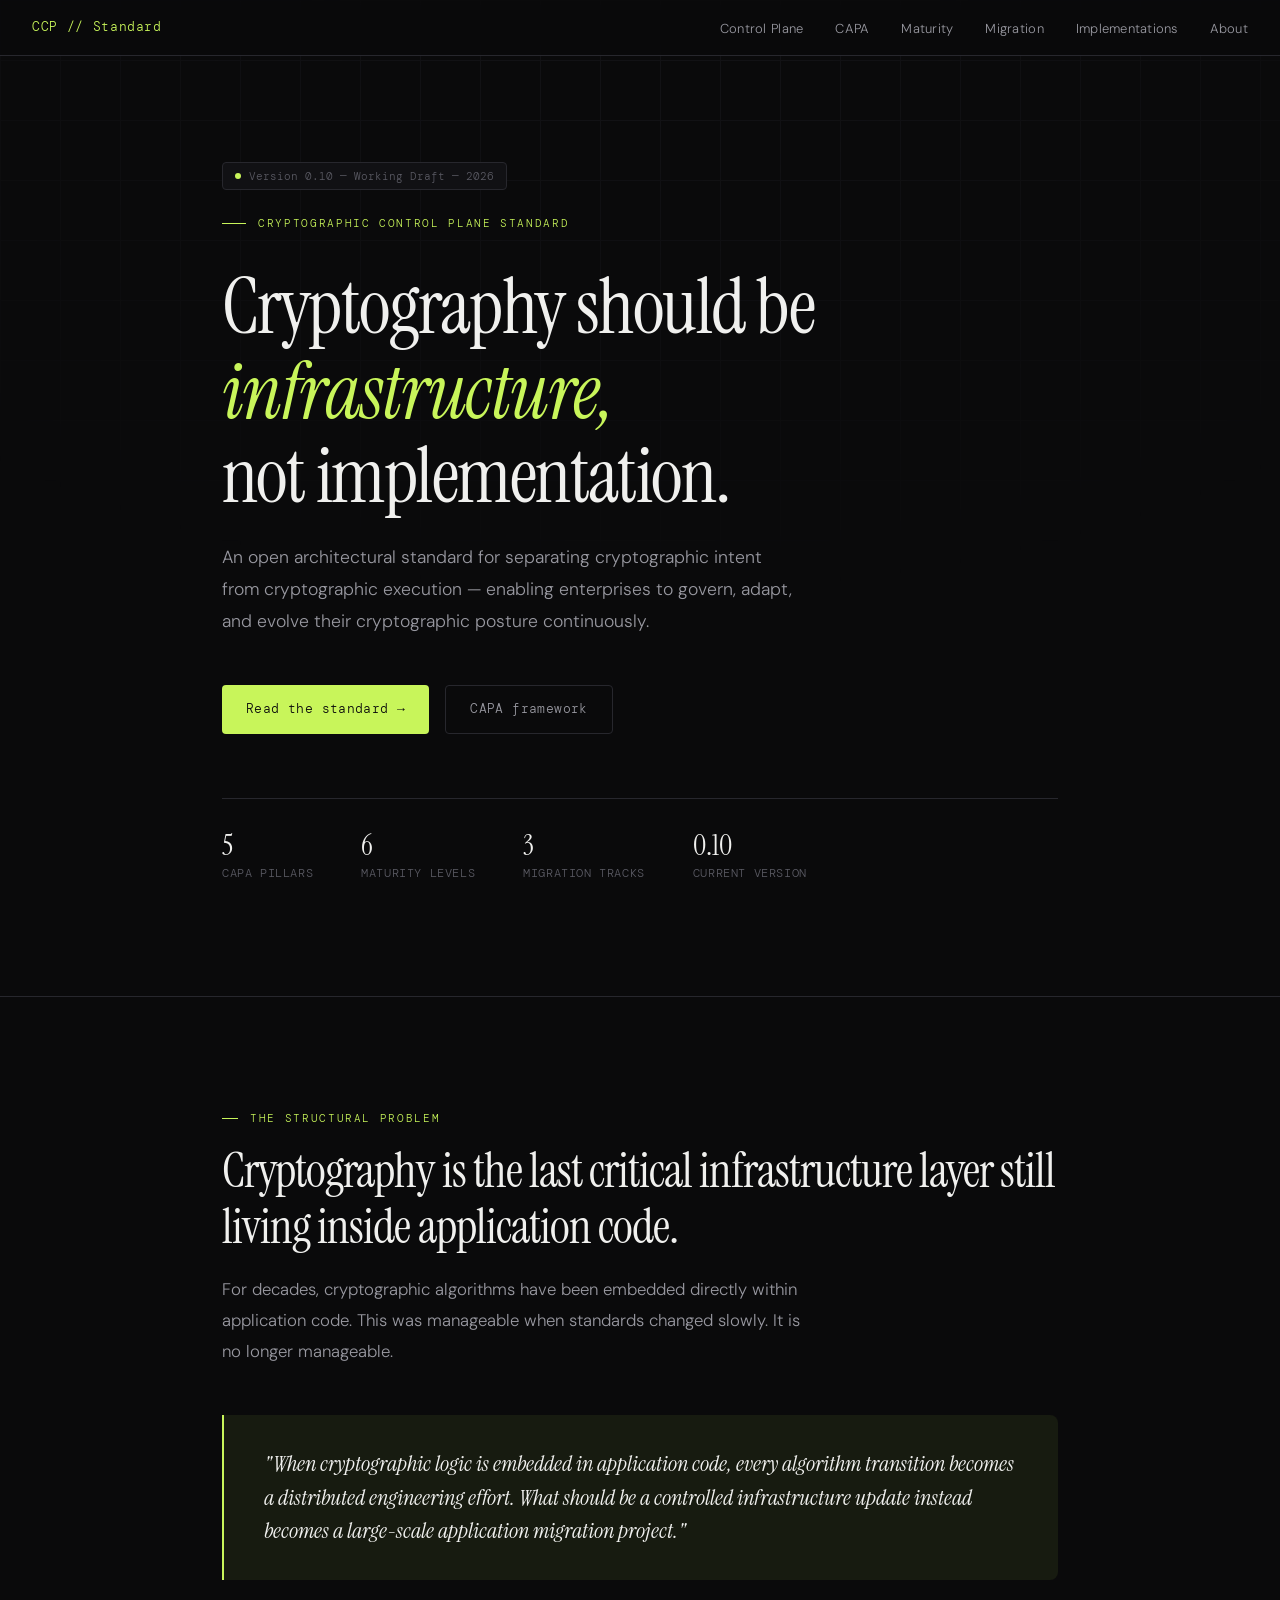
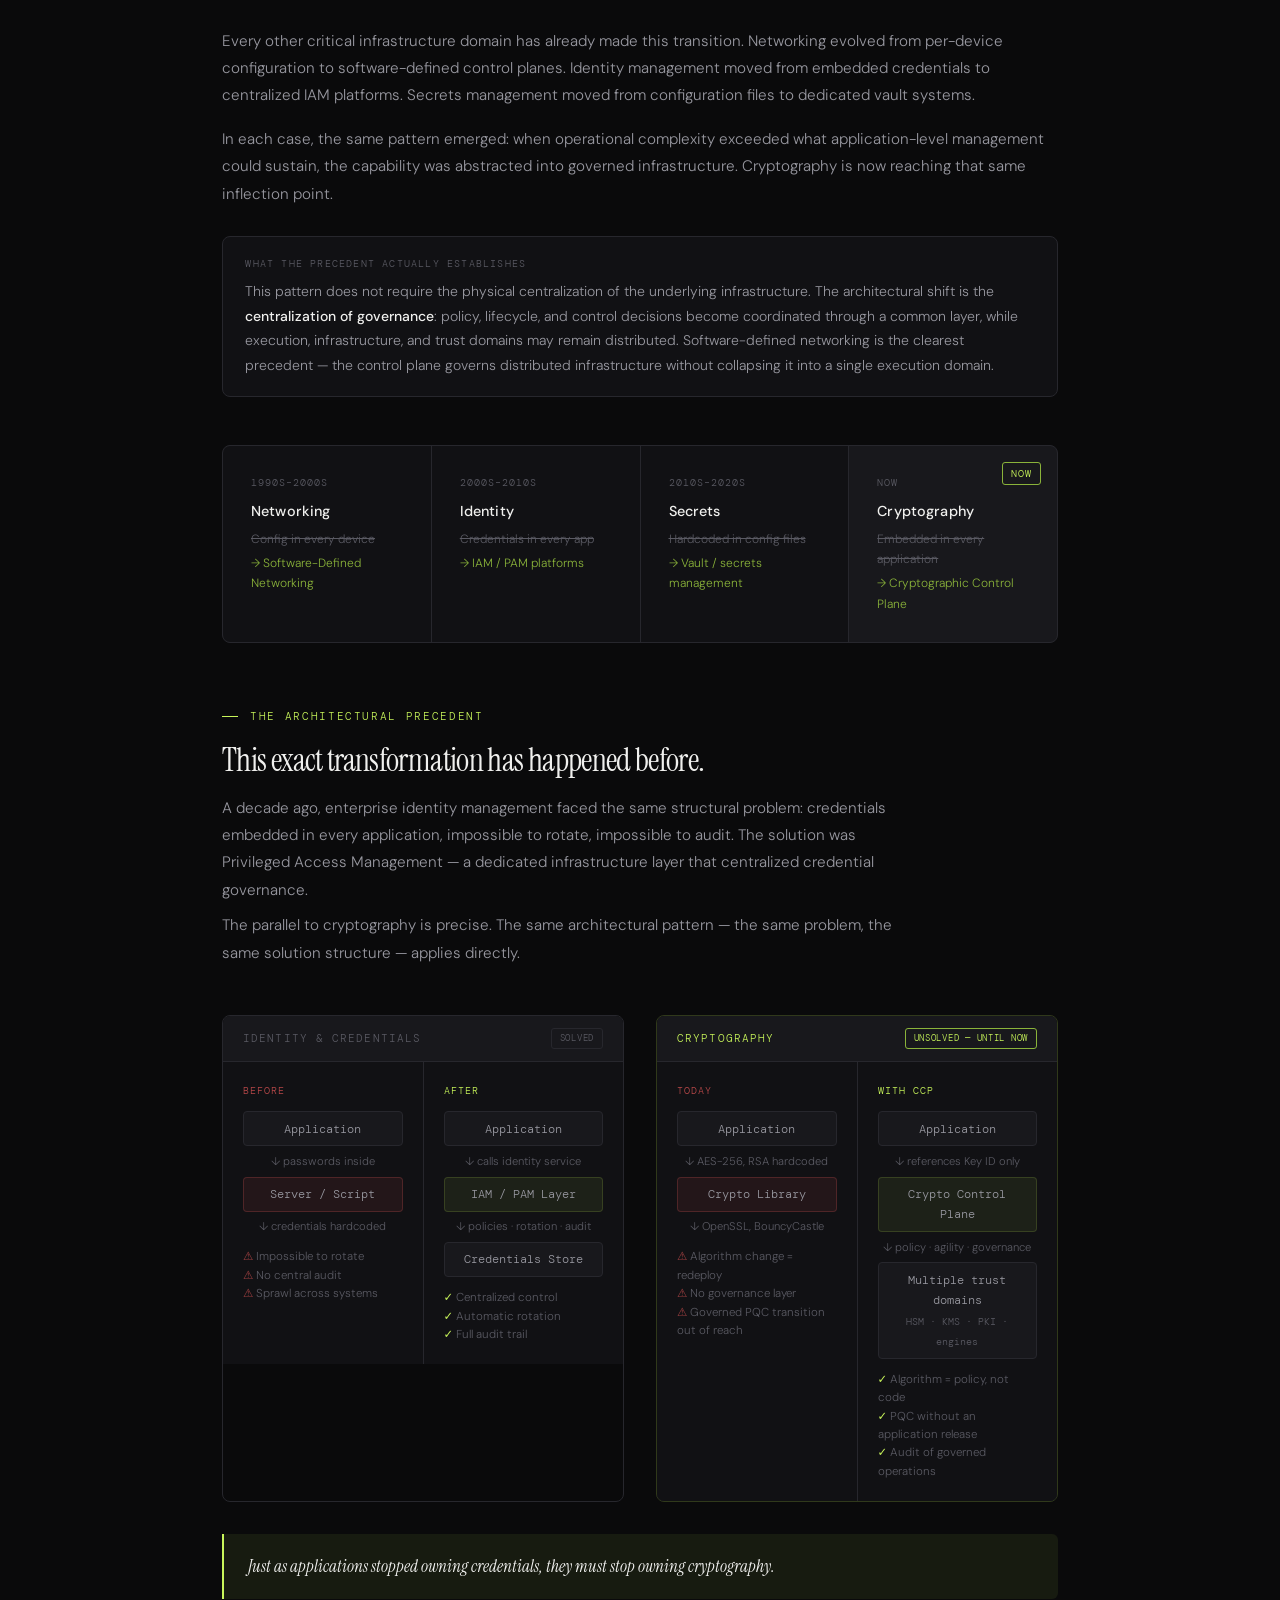
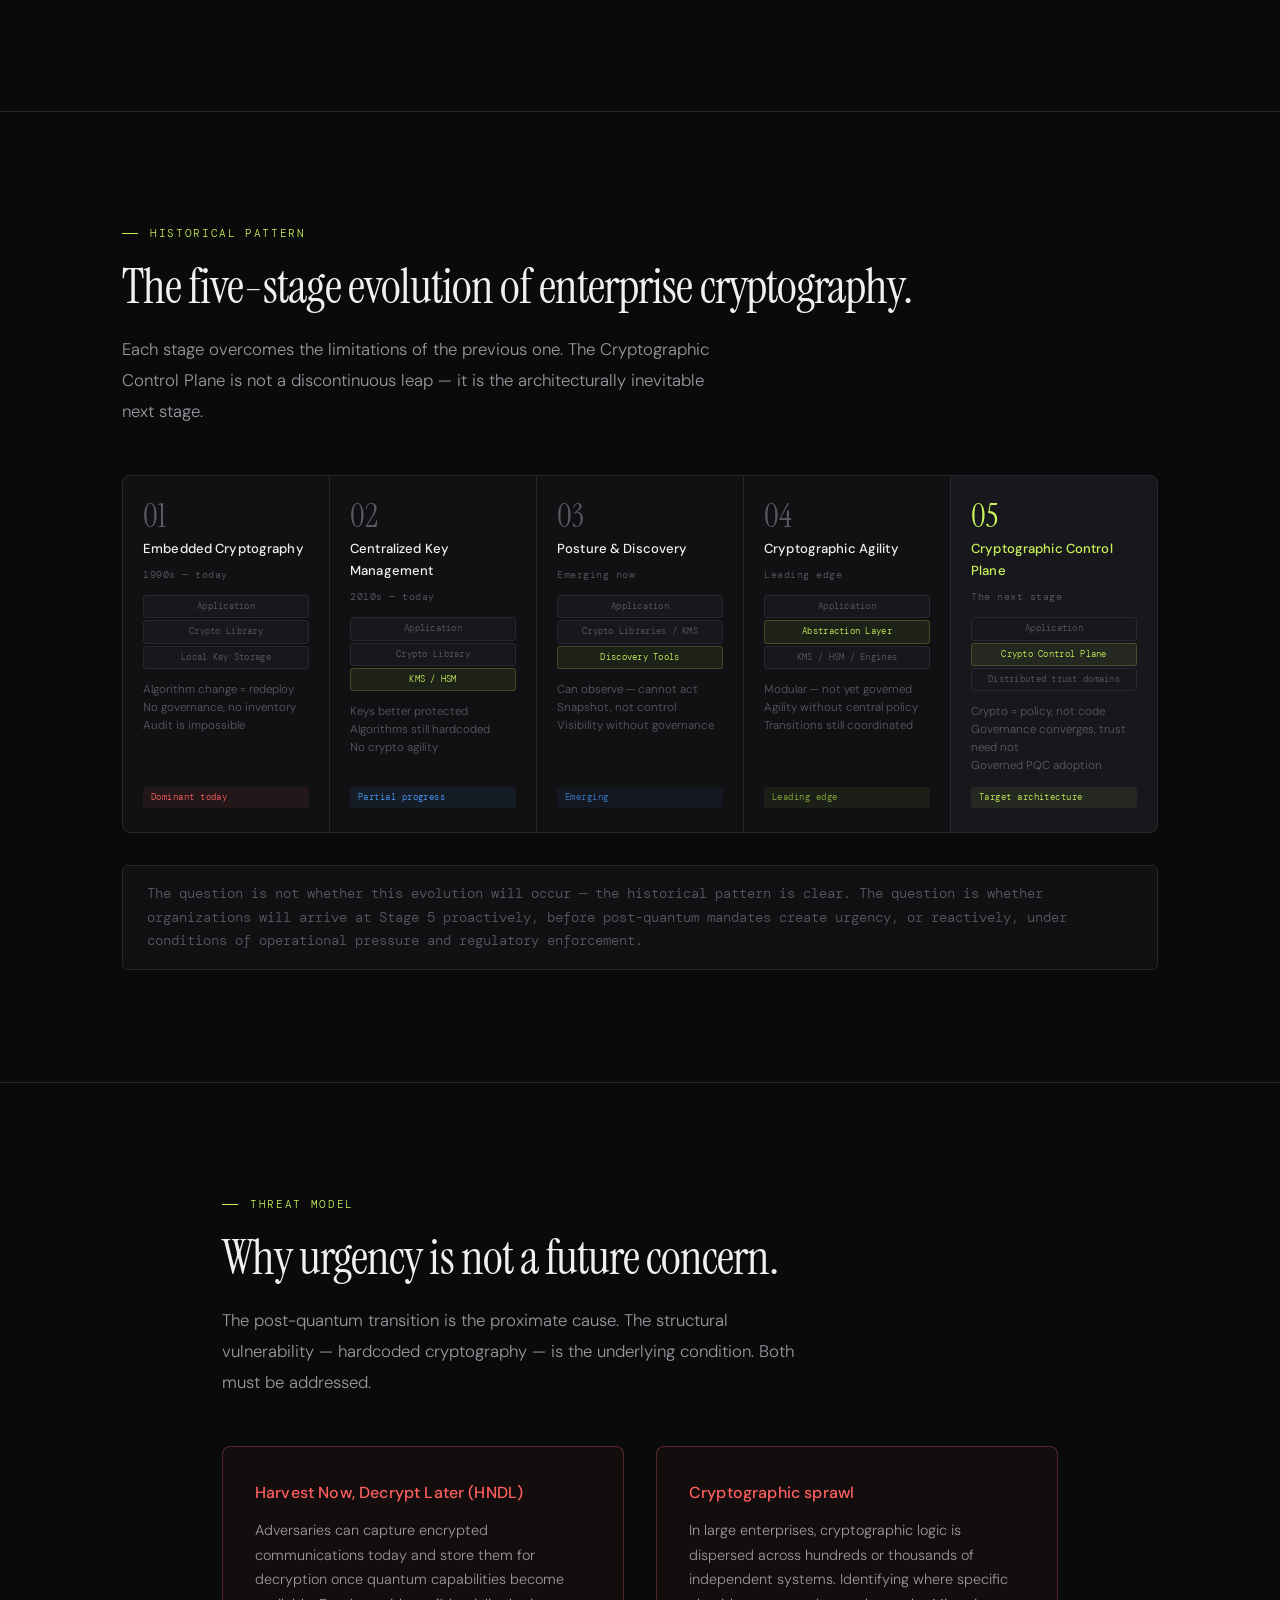
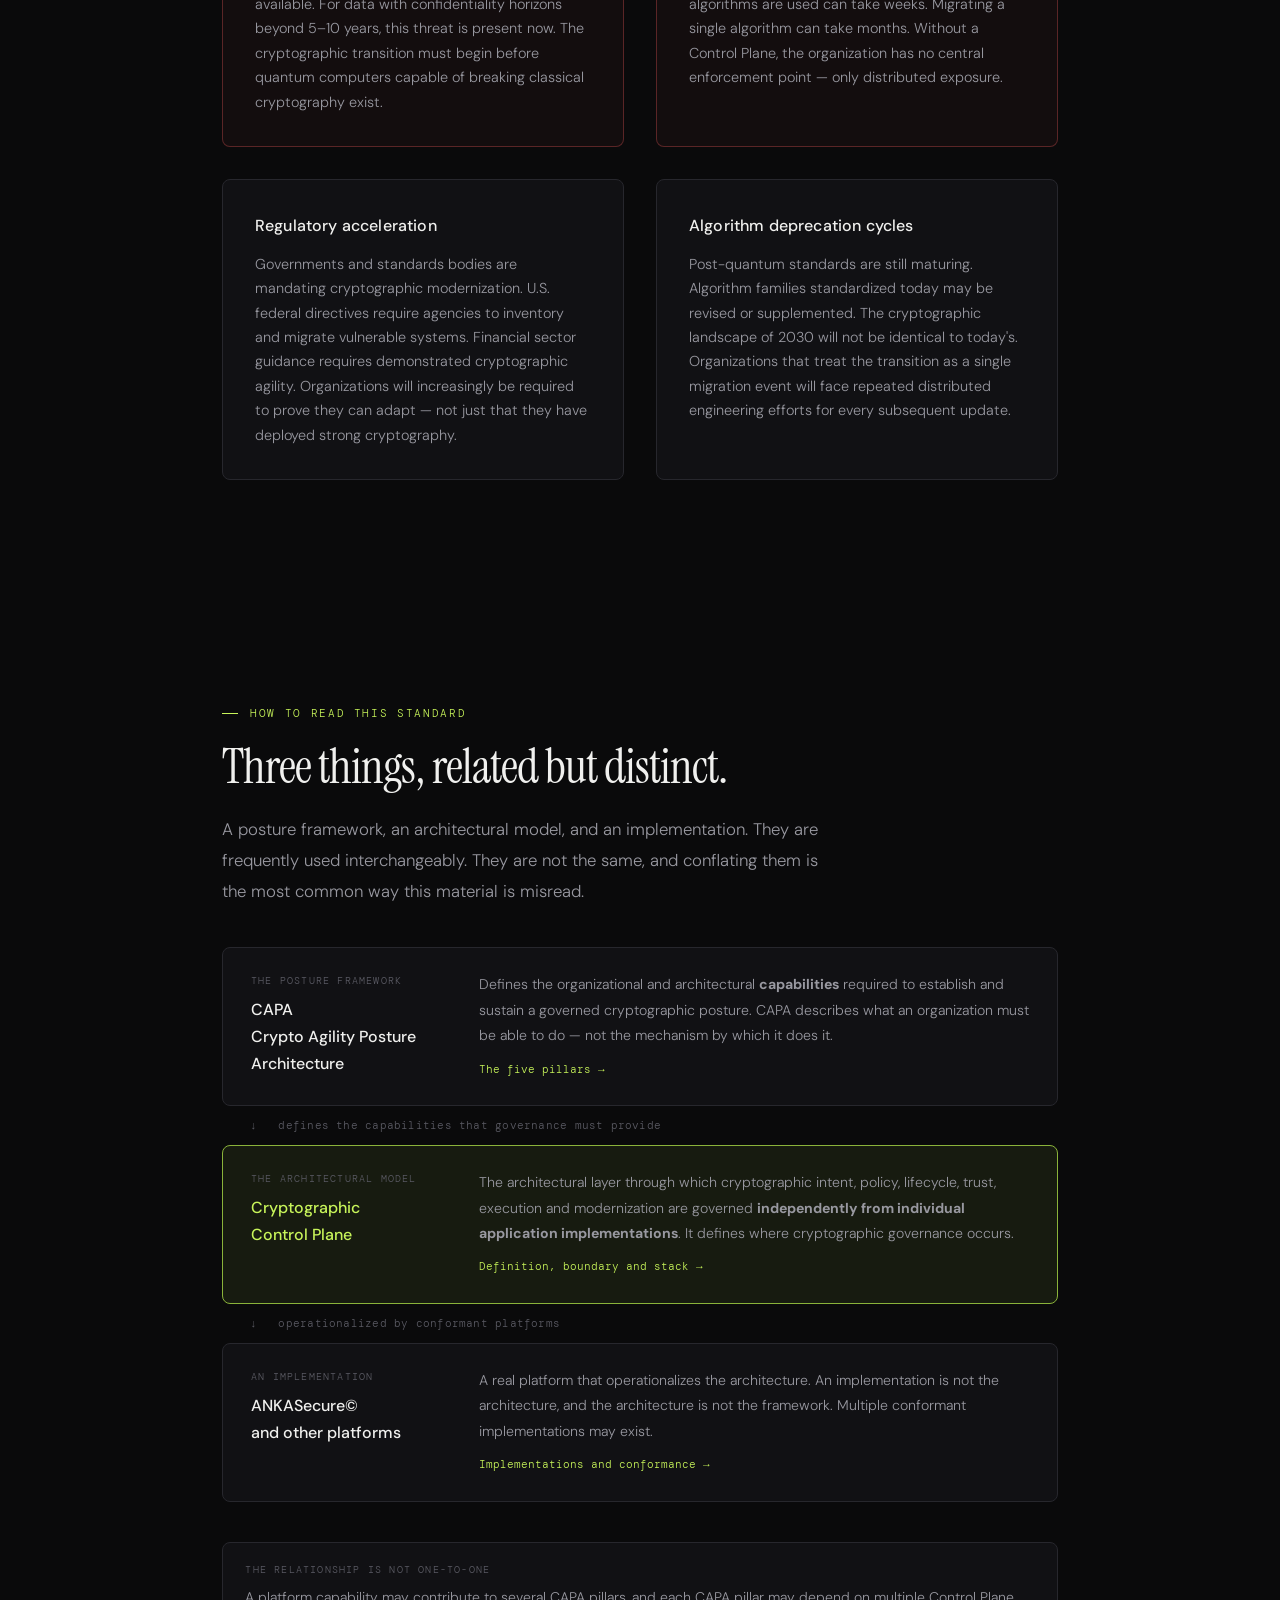
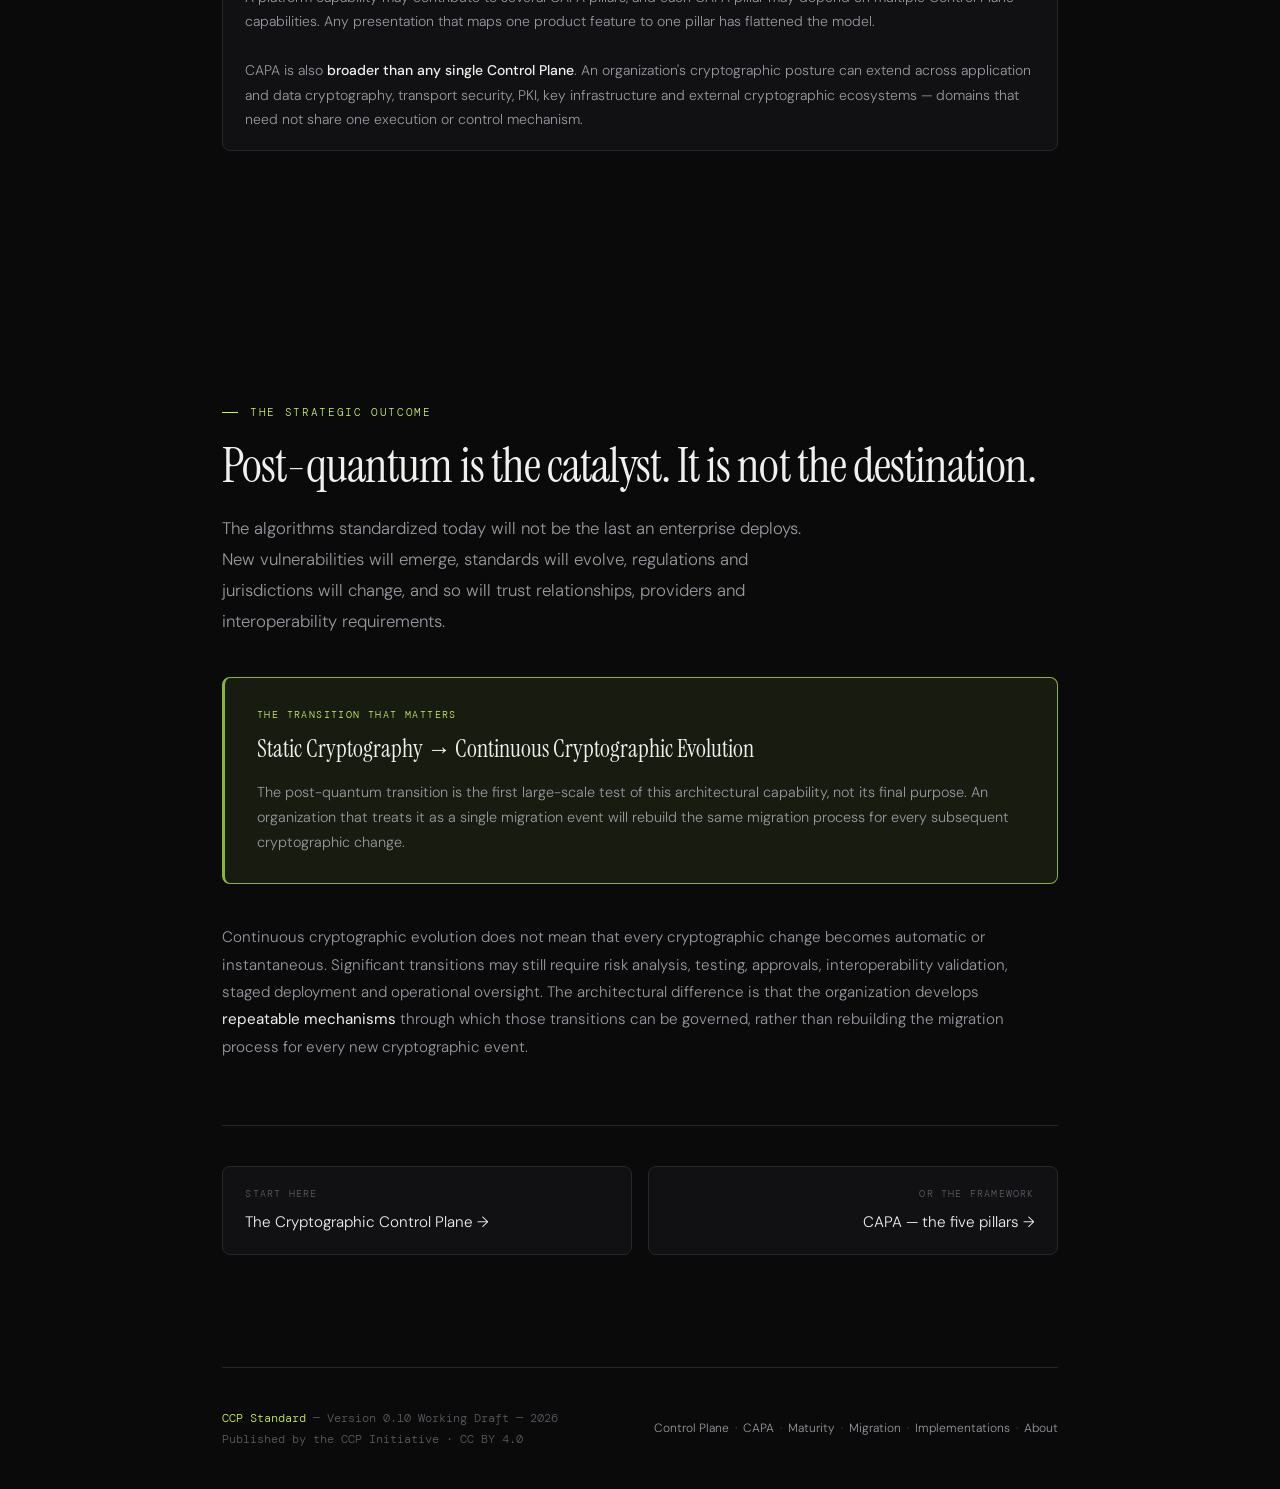
==== commit 3263ce47: "feat: realign the standard to whitepaper V2 Restructures the standard around the V2 conceptual model" ====
--- a/index.html
+++ b/index.html
@@ -8,1429 +8,20 @@
 <link rel="preconnect" href="https://fonts.googleapis.com">
 <link rel="preconnect" href="https://fonts.gstatic.com" crossorigin>
 <link href="https://fonts.googleapis.com/css2?family=DM+Mono:ital,wght@0,400;0,500;1,400&family=Instrument+Serif:ital@0;1&family=DM+Sans:ital,opsz,wght@0,9..40,300;0,9..40,400;0,9..40,500;1,9..40,300&display=swap" rel="stylesheet">
-<style>
-  :root {
-    --bg: #0a0a0b;
-    --bg-surface: #111114;
-    --bg-raised: #18181c;
-    --bg-border: #27272d;
-    --bg-border-light: #1e1e24;
-    --text-primary: #f0f0ee;
-    --text-secondary: #9898a0;
-    --text-tertiary: #5a5a63;
-    --accent: #c8f55a;
-    --accent-dim: #8ab33a;
-    --accent-bg: rgba(200,245,90,0.07);
-    --red: #ff5f5f;
-    --blue: #4a9eff;
-    --font-serif: 'Instrument Serif', Georgia, serif;
-    --font-sans: 'DM Sans', system-ui, sans-serif;
-    --font-mono: 'DM Mono', monospace;
-  }
-
-  *, *::before, *::after { box-sizing: border-box; margin: 0; padding: 0; }
-
-  html { scroll-behavior: smooth; }
-
-  body {
-    background: var(--bg);
-    color: var(--text-primary);
-    font-family: var(--font-sans);
-    font-size: 16px;
-    line-height: 1.7;
-    font-weight: 300;
-    -webkit-font-smoothing: antialiased;
-  }
-
-  /* ── NAV ── */
-  nav {
-    position: fixed;
-    top: 0; left: 0; right: 0;
-    z-index: 100;
-    background: rgba(10,10,11,0.92);
-    backdrop-filter: blur(12px);
-    border-bottom: 1px solid var(--bg-border);
-    padding: 0 2rem;
-    height: 56px;
-    display: flex;
-    align-items: center;
-    justify-content: space-between;
-  }
-
-  .nav-logo {
-    font-family: var(--font-mono);
-    font-size: 13px;
-    color: var(--accent);
-    text-decoration: none;
-    letter-spacing: 0.05em;
-  }
-
-  .nav-links {
-    display: flex;
-    gap: 2rem;
-    list-style: none;
-  }
-
-  .nav-links a {
-    font-size: 13px;
-    color: var(--text-secondary);
-    text-decoration: none;
-    letter-spacing: 0.02em;
-    transition: color 0.2s;
-  }
-
-  .nav-links a:hover { color: var(--text-primary); }
-
-  .nav-cta {
-    font-family: var(--font-mono);
-    font-size: 12px;
-    color: var(--accent) !important;
-    border: 1px solid var(--accent-dim);
-    padding: 6px 16px;
-    border-radius: 4px;
-    transition: background 0.2s !important;
-  }
-
-  .nav-cta:hover { background: var(--accent-bg) !important; }
-
-  /* ── LAYOUT ── */
-  .container {
-    max-width: 900px;
-    margin: 0 auto;
-    padding: 0 2rem;
-  }
-
-  .container-wide {
-    max-width: 1100px;
-    margin: 0 auto;
-    padding: 0 2rem;
-  }
-
-  section { padding: 7rem 0; }
-
-  /* ── HERO ── */
-  #hero {
-    padding: 10rem 0 7rem;
-    position: relative;
-    overflow: hidden;
-  }
-
-  .hero-grid {
-    position: absolute;
-    inset: 0;
-    background-image:
-      linear-gradient(var(--bg-border-light) 1px, transparent 1px),
-      linear-gradient(90deg, var(--bg-border-light) 1px, transparent 1px);
-    background-size: 60px 60px;
-    opacity: 0.4;
-    mask-image: radial-gradient(ellipse 80% 60% at 50% 0%, black 20%, transparent 100%);
-  }
-
-  .hero-tag {
-    font-family: var(--font-mono);
-    font-size: 11px;
-    letter-spacing: 0.15em;
-    color: var(--accent);
-    text-transform: uppercase;
-    margin-bottom: 2rem;
-    display: flex;
-    align-items: center;
-    gap: 0.75rem;
-  }
-
-  .hero-tag::before {
-    content: '';
-    display: inline-block;
-    width: 24px;
-    height: 1px;
-    background: var(--accent);
-  }
-
-  h1 {
-    font-family: var(--font-serif);
-    font-size: clamp(2.8rem, 6vw, 5rem);
-    font-weight: 400;
-    line-height: 1.1;
-    letter-spacing: -0.02em;
-    color: var(--text-primary);
-    margin-bottom: 1.5rem;
-  }
-
-  h1 em {
-    font-style: italic;
-    color: var(--accent);
-  }
-
-  .hero-sub {
-    font-size: 1.1rem;
-    color: var(--text-secondary);
-    max-width: 580px;
-    margin-bottom: 3rem;
-    line-height: 1.8;
-    font-weight: 300;
-  }
-
-  .hero-actions {
-    display: flex;
-    gap: 1rem;
-    flex-wrap: wrap;
-  }
-
-  .btn-primary {
-    display: inline-flex;
-    align-items: center;
-    gap: 8px;
-    font-family: var(--font-mono);
-    font-size: 13px;
-    color: #0a0a0b;
-    background: var(--accent);
-    padding: 12px 24px;
-    border-radius: 4px;
-    text-decoration: none;
-    letter-spacing: 0.03em;
-    transition: opacity 0.2s;
-  }
-
-  .btn-primary:hover { opacity: 0.88; }
-
-  .btn-secondary {
-    display: inline-flex;
-    align-items: center;
-    gap: 8px;
-    font-family: var(--font-mono);
-    font-size: 13px;
-    color: var(--text-secondary);
-    border: 1px solid var(--bg-border);
-    padding: 12px 24px;
-    border-radius: 4px;
-    text-decoration: none;
-    letter-spacing: 0.03em;
-    transition: all 0.2s;
-  }
-
-  .btn-secondary:hover {
-    color: var(--text-primary);
-    border-color: var(--text-tertiary);
-  }
-
-  .hero-meta {
-    margin-top: 4rem;
-    padding-top: 2rem;
-    border-top: 1px solid var(--bg-border);
-    display: flex;
-    gap: 3rem;
-    flex-wrap: wrap;
-  }
-
-  .hero-stat {
-    display: flex;
-    flex-direction: column;
-    gap: 4px;
-  }
-
-  .hero-stat-num {
-    font-family: var(--font-serif);
-    font-size: 1.8rem;
-    color: var(--text-primary);
-    line-height: 1;
-  }
-
-  .hero-stat-label {
-    font-size: 12px;
-    color: var(--text-tertiary);
-    letter-spacing: 0.05em;
-    text-transform: uppercase;
-    font-family: var(--font-mono);
-  }
-
-  /* ── SECTION HEADERS ── */
-  .section-eyebrow {
-    font-family: var(--font-mono);
-    font-size: 11px;
-    letter-spacing: 0.15em;
-    color: var(--accent);
-    text-transform: uppercase;
-    margin-bottom: 1rem;
-    display: flex;
-    align-items: center;
-    gap: 0.75rem;
-  }
-
-  .section-eyebrow::before {
-    content: '';
-    display: inline-block;
-    width: 16px;
-    height: 1px;
-    background: var(--accent);
-  }
-
-  h2 {
-    font-family: var(--font-serif);
-    font-size: clamp(2rem, 4vw, 3rem);
-    font-weight: 400;
-    line-height: 1.15;
-    letter-spacing: -0.02em;
-    margin-bottom: 1.25rem;
-  }
-
-  h3 {
-    font-family: var(--font-sans);
-    font-size: 1rem;
-    font-weight: 500;
-    color: var(--text-primary);
-    letter-spacing: 0.01em;
-    margin-bottom: 0.5rem;
-  }
-
-  .section-lead {
-    font-size: 1.05rem;
-    color: var(--text-secondary);
-    max-width: 600px;
-    line-height: 1.85;
-  }
-
-  /* ── PROBLEM SECTION ── */
-  #problem { border-top: 1px solid var(--bg-border); }
-
-  .problem-quote {
-    margin: 3rem 0;
-    padding: 2rem 2.5rem;
-    border-left: 2px solid var(--accent);
-    background: var(--accent-bg);
-    border-radius: 0 8px 8px 0;
-  }
-
-  .problem-quote p {
-    font-family: var(--font-serif);
-    font-size: 1.4rem;
-    font-style: italic;
-    line-height: 1.5;
-    color: var(--text-primary);
-  }
-
-  .analogy-grid {
-    display: grid;
-    grid-template-columns: repeat(auto-fit, minmax(200px, 1fr));
-    gap: 1px;
-    background: var(--bg-border);
-    border: 1px solid var(--bg-border);
-    border-radius: 8px;
-    overflow: hidden;
-    margin-top: 3rem;
-  }
-
-  .analogy-item {
-    background: var(--bg-surface);
-    padding: 1.75rem;
-    position: relative;
-  }
-
-  .analogy-era {
-    font-family: var(--font-mono);
-    font-size: 10px;
-    color: var(--text-tertiary);
-    letter-spacing: 0.1em;
-    text-transform: uppercase;
-    margin-bottom: 0.5rem;
-  }
-
-  .analogy-item h3 { font-size: 0.9rem; margin-bottom: 0.35rem; }
-
-  .analogy-before {
-    font-size: 12px;
-    color: var(--text-tertiary);
-    text-decoration: line-through;
-    margin-bottom: 4px;
-  }
-
-  .analogy-after {
-    font-size: 12px;
-    color: var(--accent-dim);
-  }
-
-  .analogy-item.highlight {
-    background: var(--bg-raised);
-  }
-
-  .analogy-item.highlight::before {
-    content: 'now';
-    position: absolute;
-    top: 1rem;
-    right: 1rem;
-    font-family: var(--font-mono);
-    font-size: 10px;
-    color: var(--accent);
-    letter-spacing: 0.1em;
-    text-transform: uppercase;
-    border: 1px solid var(--accent-dim);
-    padding: 2px 8px;
-    border-radius: 3px;
-  }
-
-  /* ── DEFINITION ── */
-  #definition { border-top: 1px solid var(--bg-border); }
-
-  .definition-box {
-    margin: 3rem 0;
-    padding: 3rem;
-    border: 1px solid var(--bg-border);
-    border-radius: 8px;
-    background: var(--bg-surface);
-    position: relative;
-  }
-
-  .definition-box::before {
-    content: 'Definition';
-    position: absolute;
-    top: -1px;
-    left: 2rem;
-    font-family: var(--font-mono);
-    font-size: 10px;
-    letter-spacing: 0.1em;
-    text-transform: uppercase;
-    color: var(--accent);
-    background: var(--bg-surface);
-    padding: 0 0.75rem;
-    transform: translateY(-50%);
-    border: 1px solid var(--bg-border);
-    border-radius: 3px;
-  }
-
-  .definition-box p {
-    font-family: var(--font-serif);
-    font-size: 1.25rem;
-    line-height: 1.65;
-    color: var(--text-primary);
-  }
-
-  .split-row {
-    display: grid;
-    grid-template-columns: 1fr 1fr;
-    gap: 1px;
-    background: var(--bg-border);
-    border: 1px solid var(--bg-border);
-    border-radius: 8px;
-    overflow: hidden;
-    margin-top: 2rem;
-  }
-
-  .split-cell {
-    background: var(--bg-surface);
-    padding: 2rem;
-  }
-
-  .split-cell-label {
-    font-family: var(--font-mono);
-    font-size: 10px;
-    letter-spacing: 0.12em;
-    text-transform: uppercase;
-    color: var(--text-tertiary);
-    margin-bottom: 0.75rem;
-  }
-
-  .split-cell p {
-    font-size: 0.95rem;
-    color: var(--text-secondary);
-    line-height: 1.7;
-  }
-
-  .split-cell strong {
-    color: var(--text-primary);
-    font-weight: 500;
-  }
-
-  /* ── CAPA PILLARS ── */
-  #capa { border-top: 1px solid var(--bg-border); }
-
-  .pillars-grid {
-    display: grid;
-    grid-template-columns: repeat(auto-fit, minmax(260px, 1fr));
-    gap: 1px;
-    background: var(--bg-border);
-    border: 1px solid var(--bg-border);
-    border-radius: 8px;
-    overflow: hidden;
-    margin-top: 3rem;
-  }
-
-  .pillar {
-    background: var(--bg-surface);
-    padding: 2rem;
-    transition: background 0.2s;
-  }
-
-  .pillar:hover { background: var(--bg-raised); }
-
-  .pillar-num {
-    font-family: var(--font-mono);
-    font-size: 11px;
-    color: var(--accent);
-    margin-bottom: 1rem;
-    display: block;
-  }
-
-  .pillar h3 {
-    font-size: 1rem;
-    margin-bottom: 0.75rem;
-    font-weight: 500;
-  }
-
-  .pillar p {
-    font-size: 0.9rem;
-    color: var(--text-secondary);
-    line-height: 1.7;
-  }
-
-  /* ── MATURITY MODEL ── */
-  #maturity { border-top: 1px solid var(--bg-border); }
-
-  .maturity-track {
-    margin-top: 3rem;
-    position: relative;
-  }
-
-  .maturity-line {
-    position: absolute;
-    left: 32px;
-    top: 0;
-    bottom: 0;
-    width: 1px;
-    background: var(--bg-border);
-  }
-
-  .maturity-item {
-    display: grid;
-    grid-template-columns: 64px 1fr;
-    gap: 1.5rem;
-    margin-bottom: 1px;
-    background: var(--bg-surface);
-    border: 1px solid var(--bg-border);
-    border-radius: 0;
-    overflow: hidden;
-    transition: background 0.2s;
-  }
-
-  .maturity-item:first-child { border-radius: 8px 8px 0 0; }
-  .maturity-item:last-child { border-radius: 0 0 8px 8px; }
-  .maturity-item + .maturity-item { border-top: none; }
-  .maturity-item:hover { background: var(--bg-raised); }
-
-  .maturity-level {
-    background: var(--bg-raised);
-    border-right: 1px solid var(--bg-border);
-    display: flex;
-    align-items: center;
-    justify-content: center;
-    flex-direction: column;
-    gap: 2px;
-    padding: 1.5rem 0;
-  }
-
-  .maturity-l-num {
-    font-family: var(--font-mono);
-    font-size: 18px;
-    color: var(--text-tertiary);
-    font-weight: 500;
-  }
-
-  .maturity-item.active .maturity-l-num { color: var(--accent); }
-
-  .maturity-l-tag {
-    font-family: var(--font-mono);
-    font-size: 9px;
-    color: var(--text-tertiary);
-    letter-spacing: 0.08em;
-    text-transform: uppercase;
-  }
-
-  .maturity-item.active .maturity-l-tag { color: var(--accent-dim); }
-
-  .maturity-content {
-    padding: 1.5rem;
-  }
-
-  .maturity-content h3 {
-    font-size: 0.95rem;
-    margin-bottom: 0.4rem;
-  }
-
-  .maturity-content p {
-    font-size: 0.875rem;
-    color: var(--text-secondary);
-    line-height: 1.65;
-  }
-
-  .maturity-pqc {
-    display: inline-block;
-    margin-top: 0.5rem;
-    font-family: var(--font-mono);
-    font-size: 10px;
-    color: var(--text-tertiary);
-    letter-spacing: 0.05em;
-  }
-
-  .maturity-item.active .maturity-pqc { color: var(--accent-dim); }
-
-  /* ── CAPABILITIES ── */
-  #capabilities { border-top: 1px solid var(--bg-border); }
-
-  .capabilities-grid {
-    display: grid;
-    grid-template-columns: 1fr 1fr;
-    gap: 1px;
-    background: var(--bg-border);
-    border: 1px solid var(--bg-border);
-    border-radius: 8px;
-    overflow: hidden;
-    margin-top: 3rem;
-  }
-
-  .capability-card {
-    background: var(--bg-surface);
-    padding: 2.5rem;
-    transition: background 0.2s;
-  }
-
-  .capability-card:hover { background: var(--bg-raised); }
-
-  .capability-before {
-    background: var(--bg-raised);
-    border: 1px solid var(--bg-border);
-    border-radius: 6px;
-    padding: 1rem 1.25rem;
-    margin-bottom: 1rem;
-  }
-
-  .capability-before-label {
-    font-family: var(--font-mono);
-    font-size: 10px;
-    color: var(--red);
-    letter-spacing: 0.1em;
-    text-transform: uppercase;
-    margin-bottom: 0.5rem;
-    opacity: 0.8;
-  }
-
-  .capability-before p {
-    font-size: 0.85rem;
-    color: var(--text-tertiary);
-    line-height: 1.6;
-  }
-
-  .capability-after {
-    background: var(--accent-bg);
-    border: 1px solid rgba(200,245,90,0.15);
-    border-radius: 6px;
-    padding: 1rem 1.25rem;
-  }
-
-  .capability-after-label {
-    font-family: var(--font-mono);
-    font-size: 10px;
-    color: var(--accent);
-    letter-spacing: 0.1em;
-    text-transform: uppercase;
-    margin-bottom: 0.5rem;
-  }
-
-  .capability-after p {
-    font-size: 0.85rem;
-    color: var(--text-secondary);
-    line-height: 1.6;
-  }
-
-  .capability-card > h3 {
-    font-size: 1rem;
-    font-weight: 500;
-    margin-bottom: 1.25rem;
-    color: var(--text-primary);
-  }
-
-  /* ── THREAT MODEL ── */
-  #threat { border-top: 1px solid var(--bg-border); }
-
-  .threat-grid {
-    display: grid;
-    grid-template-columns: 1fr 1fr;
-    gap: 2rem;
-    margin-top: 3rem;
-  }
-
-  .threat-card {
-    padding: 2rem;
-    border: 1px solid var(--bg-border);
-    border-radius: 8px;
-    background: var(--bg-surface);
-  }
-
-  .threat-card h3 {
-    font-size: 1rem;
-    margin-bottom: 0.75rem;
-    color: var(--text-primary);
-  }
-
-  .threat-card p {
-    font-size: 0.9rem;
-    color: var(--text-secondary);
-    line-height: 1.7;
-  }
-
-  .threat-card.urgent {
-    border-color: rgba(255,95,95,0.3);
-    background: rgba(255,95,95,0.04);
-  }
-
-  .threat-card.urgent h3 { color: var(--red); }
-
-  /* ── ARCHITECTURE ── */
-  #architecture { border-top: 1px solid var(--bg-border); }
-
-  .arch-stack {
-    margin-top: 3rem;
-    border: 1px solid var(--bg-border);
-    border-radius: 8px;
-    overflow: hidden;
-  }
-
-  .arch-layer {
-    padding: 1.5rem 2rem;
-    border-bottom: 1px solid var(--bg-border);
-    display: grid;
-    grid-template-columns: 200px 1fr;
-    gap: 2rem;
-    align-items: start;
-  }
-
-  .arch-layer:last-child { border-bottom: none; }
-
-  .arch-layer-label {
-    font-family: var(--font-mono);
-    font-size: 11px;
-    color: var(--text-tertiary);
-    letter-spacing: 0.08em;
-    text-transform: uppercase;
-    padding-top: 2px;
-  }
-
-  .arch-layer.control { background: var(--bg-raised); }
-  .arch-layer.control .arch-layer-label { color: var(--accent); }
-
-  .arch-layer-desc {
-    font-size: 0.9rem;
-    color: var(--text-secondary);
-    line-height: 1.7;
-  }
-
-  .arch-layer-desc strong {
-    color: var(--text-primary);
-    font-weight: 500;
-  }
-
-  .arch-note {
-    margin-top: 1.5rem;
-    padding: 1rem 1.5rem;
-    border: 1px solid var(--bg-border);
-    border-radius: 6px;
-    font-size: 0.875rem;
-    color: var(--text-tertiary);
-    font-family: var(--font-mono);
-    background: var(--bg-surface);
-  }
-
-  /* ── IMPLEMENTATIONS ── */
-  #implementations { border-top: 1px solid var(--bg-border); }
-
-  .impl-grid {
-    display: grid;
-    grid-template-columns: repeat(auto-fit, minmax(280px, 1fr));
-    gap: 1.5rem;
-    margin-top: 3rem;
-  }
-
-  .impl-card {
-    padding: 2rem;
-    border: 1px solid var(--bg-border);
-    border-radius: 8px;
-    background: var(--bg-surface);
-  }
-
-  .impl-card.reference {
-    border-color: var(--accent-dim);
-    background: var(--accent-bg);
-  }
-
-  .impl-tag {
-    font-family: var(--font-mono);
-    font-size: 10px;
-    letter-spacing: 0.1em;
-    text-transform: uppercase;
-    color: var(--text-tertiary);
-    border: 1px solid var(--bg-border);
-    padding: 3px 10px;
-    border-radius: 3px;
-    display: inline-block;
-    margin-bottom: 1rem;
-  }
-
-  .impl-card.reference .impl-tag {
-    color: var(--accent);
-    border-color: var(--accent-dim);
-  }
-
-  .impl-card h3 { font-size: 1.1rem; margin-bottom: 0.5rem; }
-
-  .impl-card p {
-    font-size: 0.9rem;
-    color: var(--text-secondary);
-    line-height: 1.7;
-  }
-
-  .impl-link {
-    display: inline-flex;
-    align-items: center;
-    gap: 6px;
-    margin-top: 1rem;
-    font-family: var(--font-mono);
-    font-size: 12px;
-    color: var(--accent);
-    text-decoration: none;
-  }
-
-  .impl-link:hover { opacity: 0.8; }
-
-  /* ── ABOUT / FOOTER ── */
-  #about { border-top: 1px solid var(--bg-border); }
-
-  .about-grid {
-    display: grid;
-    grid-template-columns: 1fr 1fr;
-    gap: 4rem;
-    margin-top: 3rem;
-  }
-
-  .about-grid p {
-    font-size: 0.95rem;
-    color: var(--text-secondary);
-    line-height: 1.8;
-    margin-bottom: 1rem;
-  }
-
-  .about-grid a {
-    color: var(--accent);
-    text-decoration: none;
-  }
-
-  footer {
-    border-top: 1px solid var(--bg-border);
-    padding: 2.5rem 0;
-    display: flex;
-    justify-content: space-between;
-    align-items: center;
-    flex-wrap: wrap;
-    gap: 1rem;
-  }
-
-  .footer-left {
-    font-family: var(--font-mono);
-    font-size: 12px;
-    color: var(--text-tertiary);
-  }
-
-  .footer-left span { color: var(--accent); }
-
-  .footer-right {
-    font-size: 12px;
-    color: var(--text-tertiary);
-  }
-
-  .footer-right a {
-    color: var(--text-secondary);
-    text-decoration: none;
-  }
-
-  .footer-right a:hover { color: var(--text-primary); }
-
-  /* ── VERSION BADGE ── */
-  .version-badge {
-    display: inline-flex;
-    align-items: center;
-    gap: 8px;
-    font-family: var(--font-mono);
-    font-size: 11px;
-    color: var(--text-tertiary);
-    border: 1px solid var(--bg-border);
-    padding: 4px 12px;
-    border-radius: 4px;
-    background: var(--bg-surface);
-    margin-bottom: 1.5rem;
-  }
-
-  .version-dot {
-    width: 6px;
-    height: 6px;
-    border-radius: 50%;
-    background: var(--accent);
-    display: inline-block;
-    animation: pulse 2s infinite;
-  }
-
-  @keyframes pulse {
-    0%, 100% { opacity: 1; }
-    50% { opacity: 0.4; }
-  }
-
-  /* ── OPEN QUESTIONS ── */
-  #open-questions { border-top: 1px solid var(--bg-border); }
-
-  .questions-list {
-    margin-top: 2.5rem;
-    border: 1px solid var(--bg-border);
-    border-radius: 8px;
-    overflow: hidden;
-  }
-
-  .question-item {
-    padding: 1.5rem 2rem;
-    border-bottom: 1px solid var(--bg-border);
-    display: grid;
-    grid-template-columns: 32px 1fr;
-    gap: 1.5rem;
-    align-items: start;
-    background: var(--bg-surface);
-    transition: background 0.2s;
-  }
-
-  .question-item:last-child { border-bottom: none; }
-  .question-item:hover { background: var(--bg-raised); }
-
-  .question-num {
-    font-family: var(--font-mono);
-    font-size: 12px;
-    color: var(--text-tertiary);
-    padding-top: 2px;
-  }
-
-  .question-item h3 { font-size: 0.95rem; margin-bottom: 0.35rem; }
-
-  .question-item p {
-    font-size: 0.875rem;
-    color: var(--text-secondary);
-    line-height: 1.65;
-  }
-
-  /* ── RESPONSIVE ── */
-  @media (max-width: 680px) {
-    nav { padding: 0 1.25rem; }
-    .nav-links { display: none; }
-    .container, .container-wide { padding: 0 1.25rem; }
-    section { padding: 5rem 0; }
-    #hero { padding: 7rem 0 5rem; }
-    .capabilities-grid { grid-template-columns: 1fr; }
-    .split-row { grid-template-columns: 1fr; }
-    .threat-grid { grid-template-columns: 1fr; }
-    .about-grid { grid-template-columns: 1fr; gap: 2rem; }
-    .arch-layer { grid-template-columns: 1fr; gap: 0.5rem; }
-    footer { flex-direction: column; align-items: flex-start; }
-  }
-
-  /* ── PAM ANALOGY ── */
-  .pam-comparison {
-    margin-top: 3rem;
-    display: grid;
-    grid-template-columns: 1fr 1fr;
-    gap: 2rem;
-  }
-
-  .pam-half {
-    border: 1px solid var(--bg-border);
-    border-radius: 8px;
-    overflow: hidden;
-  }
-
-  .pam-half.crypto { border-color: rgba(200,245,90,0.2); }
-
-  .pam-header {
-    padding: 0.75rem 1.25rem;
-    background: var(--bg-raised);
-    border-bottom: 1px solid var(--bg-border);
-    display: flex;
-    justify-content: space-between;
-    align-items: center;
-  }
-
-  .pam-header-title {
-    font-family: var(--font-mono);
-    font-size: 11px;
-    letter-spacing: 0.1em;
-    text-transform: uppercase;
-    color: var(--text-tertiary);
-  }
-
-  .pam-half.crypto .pam-header-title { color: var(--accent); }
-
-  .pam-header-badge {
-    font-family: var(--font-mono);
-    font-size: 9px;
-    letter-spacing: 0.08em;
-    text-transform: uppercase;
-    padding: 2px 8px;
-    border-radius: 3px;
-    border: 1px solid var(--bg-border);
-    color: var(--text-tertiary);
-  }
-
-  .pam-half.crypto .pam-header-badge {
-    border-color: var(--accent-dim);
-    color: var(--accent);
-  }
-
-  .pam-cols {
-    display: grid;
-    grid-template-columns: 1fr 1fr;
-    gap: 1px;
-    background: var(--bg-border);
-  }
-
-  .pam-col {
-    background: var(--bg-surface);
-    padding: 1.25rem;
-  }
-
-  .pam-col-label {
-    font-family: var(--font-mono);
-    font-size: 10px;
-    letter-spacing: 0.1em;
-    text-transform: uppercase;
-    margin-bottom: 0.75rem;
-  }
-
-  .pam-col.before .pam-col-label { color: var(--red); opacity: 0.7; }
-  .pam-col.after .pam-col-label { color: var(--accent); }
-
-  .pam-flow-item {
-    padding: 0.4rem 0.6rem;
-    border-radius: 4px;
-    font-size: 0.75rem;
-    text-align: center;
-    margin-bottom: 0.35rem;
-    font-family: var(--font-mono);
-  }
-
-  .pam-flow-app {
-    background: var(--bg-raised);
-    border: 1px solid var(--bg-border);
-    color: var(--text-secondary);
-  }
-
-  .pam-flow-problem {
-    background: rgba(255,95,95,0.08);
-    border: 1px solid rgba(255,95,95,0.2);
-    color: var(--text-secondary);
-  }
-
-  .pam-flow-solution {
-    background: var(--accent-bg);
-    border: 1px solid rgba(200,245,90,0.15);
-    color: var(--text-secondary);
-  }
-
-  .pam-flow-arrow {
-    text-align: center;
-    color: var(--text-tertiary);
-    font-size: 0.7rem;
-    margin-bottom: 0.35rem;
-  }
-
-  .pam-points { list-style: none; margin-top: 0.75rem; }
-
-  .pam-points li {
-    font-size: 0.72rem;
-    line-height: 1.6;
-    color: var(--text-tertiary);
-  }
-
-  .pam-points.warn li::before { content: '\26A0  '; color: var(--red); opacity: 0.6; }
-  .pam-points.ok li::before { content: '\2713  '; color: var(--accent); }
-
-  .pam-insight {
-    margin-top: 2rem;
-    padding: 1.25rem 1.5rem;
-    border-left: 2px solid var(--accent);
-    background: var(--accent-bg);
-    border-radius: 0 6px 6px 0;
-    font-family: var(--font-serif);
-    font-size: 1.05rem;
-    font-style: italic;
-    color: var(--text-primary);
-    line-height: 1.5;
-  }
-
-  /* ── EVOLUTION ── */
-  #evolution { border-top: 1px solid var(--bg-border); }
-
-  .evo-grid {
-    display: grid;
-    grid-template-columns: repeat(5, 1fr);
-    gap: 1px;
-    background: var(--bg-border);
-    border: 1px solid var(--bg-border);
-    border-radius: 8px;
-    overflow: hidden;
-    margin-top: 3rem;
-  }
-
-  .evo-stage {
-    background: var(--bg-surface);
-    padding: 1.5rem 1.25rem;
-    display: flex;
-    flex-direction: column;
-  }
-
-  .evo-stage.target { background: var(--bg-raised); }
-
-  .evo-num {
-    font-family: var(--font-serif);
-    font-size: 2rem;
-    line-height: 1;
-    color: var(--text-tertiary);
-    margin-bottom: 0.35rem;
-  }
-
-  .evo-stage.target .evo-num { color: var(--accent); }
-
-  .evo-stage h3 { font-size: 0.82rem; margin-bottom: 0.35rem; font-weight: 500; }
-  .evo-stage.target h3 { color: var(--accent); }
-
-  .evo-era {
-    font-family: var(--font-mono);
-    font-size: 10px;
-    color: var(--text-tertiary);
-    letter-spacing: 0.05em;
-    margin-bottom: 0.75rem;
-  }
-
-  .evo-stack {
-    display: flex;
-    flex-direction: column;
-    gap: 2px;
-    margin-bottom: 0.75rem;
-  }
-
-  .evo-layer {
-    padding: 3px 6px;
-    border-radius: 3px;
-    font-size: 9px;
-    font-family: var(--font-mono);
-    text-align: center;
-    letter-spacing: 0.03em;
-    background: var(--bg-raised);
-    border: 1px solid var(--bg-border);
-    color: var(--text-tertiary);
-  }
-
-  .evo-layer.accent {
-    background: var(--accent-bg);
-    border-color: rgba(200,245,90,0.2);
-    color: var(--accent);
-  }
-
-  .evo-insights {
-    list-style: none;
-    flex: 1;
-    margin-bottom: 0.75rem;
-  }
-
-  .evo-insights li {
-    font-size: 0.72rem;
-    color: var(--text-tertiary);
-    line-height: 1.55;
-  }
-
-  .evo-badge {
-    font-family: var(--font-mono);
-    font-size: 9px;
-    letter-spacing: 0.05em;
-    padding: 3px 8px;
-    border-radius: 3px;
-    display: inline-block;
-    margin-top: auto;
-  }
-
-  .evo-badge.dominant { background: rgba(255,95,95,0.08); color: var(--red); }
-  .evo-badge.progress { background: rgba(74,158,255,0.08); color: var(--blue); }
-  .evo-badge.emerging { background: rgba(74,158,255,0.06); color: var(--blue); opacity: 0.8; }
-  .evo-badge.leading { background: rgba(200,245,90,0.06); color: var(--accent-dim); }
-  .evo-badge.target-arch { background: var(--accent-bg); color: var(--accent); }
-
-  /* ── CAPA TEMPLE ── */
-  .temple {
-    margin-top: 3rem;
-    border: 1px solid var(--bg-border);
-    border-radius: 8px;
-    overflow: hidden;
-    background: var(--bg-surface);
-  }
-
-  .temple-roof {
-    background: var(--bg-raised);
-    padding: 1.5rem 2rem;
-    text-align: center;
-    border-bottom: 2px solid var(--accent-dim);
-    position: relative;
-  }
-
-  .temple-roof::after {
-    content: '';
-    position: absolute;
-    bottom: -2px;
-    left: 50%;
-    transform: translateX(-50%);
-    width: 60%;
-    height: 2px;
-    background: linear-gradient(90deg, transparent, var(--accent), transparent);
-  }
-
-  .temple-roof-title {
-    font-family: var(--font-mono);
-    font-size: 11px;
-    letter-spacing: 0.15em;
-    text-transform: uppercase;
-    color: var(--accent);
-    margin-bottom: 0.35rem;
-  }
-
-  .temple-roof-sub {
-    font-size: 0.85rem;
-    color: var(--text-tertiary);
-  }
-
-  .temple-pillars {
-    display: grid;
-    grid-template-columns: repeat(5, 1fr);
-    gap: 1px;
-    background: var(--bg-border);
-  }
-
-  .temple-pillar {
-    background: var(--bg-surface);
-    padding: 2rem 1rem;
-    text-align: center;
-    position: relative;
-    transition: background 0.2s;
-  }
-
-  .temple-pillar:hover { background: var(--bg-raised); }
-
-  .temple-pillar::before {
-    content: '';
-    position: absolute;
-    top: 0;
-    left: 50%;
-    transform: translateX(-50%);
-    width: 2px;
-    height: 8px;
-    background: var(--accent-dim);
-    opacity: 0.5;
-  }
-
-  .temple-pillar-num {
-    font-family: var(--font-serif);
-    font-size: 1.2rem;
-    color: var(--accent);
-    margin-bottom: 0.5rem;
-    display: block;
-    font-style: italic;
-  }
-
-  .temple-pillar h3 { font-size: 0.82rem; margin-bottom: 0.5rem; font-weight: 500; }
-
-  .temple-pillar p {
-    font-size: 0.75rem;
-    color: var(--text-tertiary);
-    line-height: 1.5;
-  }
-
-  .temple-foundation {
-    background: var(--bg-raised);
-    padding: 1rem 2rem;
-    text-align: center;
-    border-top: 2px solid var(--accent-dim);
-    position: relative;
-  }
-
-  .temple-foundation::before {
-    content: '';
-    position: absolute;
-    top: -2px;
-    left: 50%;
-    transform: translateX(-50%);
-    width: 60%;
-    height: 2px;
-    background: linear-gradient(90deg, transparent, var(--accent), transparent);
-  }
-
-  .temple-foundation-title {
-    font-family: var(--font-mono);
-    font-size: 11px;
-    letter-spacing: 0.12em;
-    text-transform: uppercase;
-    color: var(--accent);
-  }
-
-  .temple-foundation-sub {
-    font-size: 0.8rem;
-    color: var(--text-tertiary);
-    margin-top: 0.25rem;
-  }
-
-  /* ── MIGRATION PROGRAM ── */
-  #migration { border-top: 1px solid var(--bg-border); }
-
-  .migration-tracks {
-    margin-top: 2rem;
-    display: grid;
-    grid-template-columns: 1fr 1fr 1fr;
-    gap: 1px;
-    background: var(--bg-border);
-    border: 1px solid var(--bg-border);
-    border-radius: 6px;
-    overflow: hidden;
-  }
-
-  .migration-track {
-    padding: 0.75rem 1rem;
-    background: var(--bg-surface);
-  }
-
-  .migration-track-name {
-    font-family: var(--font-mono);
-    font-size: 9px;
-    letter-spacing: 0.08em;
-    text-transform: uppercase;
-    margin-bottom: 0.25rem;
-  }
-
-  .migration-track:nth-child(1) .migration-track-name { color: var(--accent); }
-  .migration-track:nth-child(2) .migration-track-name { color: var(--blue); }
-  .migration-track:nth-child(3) .migration-track-name { color: var(--text-tertiary); }
-
-  .migration-track p {
-    font-size: 0.72rem;
-    color: var(--text-tertiary);
-    line-height: 1.5;
-  }
-
-  .migration-phases {
-    display: grid;
-    grid-template-columns: repeat(4, 1fr);
-    gap: 1px;
-    background: var(--bg-border);
-    border: 1px solid var(--bg-border);
-    border-radius: 8px;
-    overflow: hidden;
-    margin-top: 1.5rem;
-  }
-
-  .migration-phase {
-    background: var(--bg-surface);
-    padding: 1.5rem;
-    display: flex;
-    flex-direction: column;
-  }
-
-  .migration-phase-num {
-    font-family: var(--font-mono);
-    font-size: 10px;
-    color: var(--accent);
-    letter-spacing: 0.08em;
-    text-transform: uppercase;
-    margin-bottom: 0.25rem;
-    display: block;
-  }
-
-  .migration-phase h3 { font-size: 0.9rem; margin-bottom: 0.35rem; font-weight: 500; }
-
-  .migration-timeline {
-    font-family: var(--font-mono);
-    font-size: 10px;
-    color: var(--text-tertiary);
-    letter-spacing: 0.05em;
-    padding: 3px 8px;
-    border-radius: 3px;
-    background: var(--bg-raised);
-    display: inline-block;
-    margin-bottom: 1rem;
-    align-self: flex-start;
-  }
-
-  .migration-activities {
-    list-style: none;
-    flex: 1;
-    margin-bottom: 1rem;
-  }
-
-  .migration-activities li {
-    font-size: 0.8rem;
-    color: var(--text-secondary);
-    line-height: 1.7;
-    padding-left: 1rem;
-    position: relative;
-  }
-
-  .migration-activities li::before {
-    content: '';
-    position: absolute;
-    left: 0;
-    top: 0.55em;
-    width: 4px;
-    height: 4px;
-    border-radius: 50%;
-    background: var(--text-tertiary);
-  }
-
-  .migration-deliverable {
-    font-family: var(--font-mono);
-    font-size: 10px;
-    letter-spacing: 0.05em;
-    padding: 4px 10px;
-    border-radius: 3px;
-    display: inline-block;
-    margin-top: auto;
-    align-self: flex-start;
-    background: var(--accent-bg);
-    color: var(--accent);
-    border: 1px solid rgba(200,245,90,0.15);
-  }
-
-  /* ── NEW RESPONSIVE ── */
-  @media (max-width: 900px) {
-    .evo-grid { grid-template-columns: repeat(3, 1fr); }
-    .migration-phases { grid-template-columns: 1fr 1fr; }
-  }
-
-  @media (max-width: 680px) {
-    .pam-comparison { grid-template-columns: 1fr; }
-    .evo-grid { grid-template-columns: 1fr; }
-    .temple-pillars { grid-template-columns: repeat(3, 1fr); }
-    .migration-phases { grid-template-columns: 1fr; }
-    .migration-tracks { grid-template-columns: 1fr; }
-  }
-</style>
+<link rel="stylesheet" href="/assets/ccp.css">
 </head>
 <body>
 
 <!-- NAV -->
 <nav>
-  <a href="#" class="nav-logo">CCP // Standard</a>
+  <a href="/" class="nav-logo">CCP // Standard</a>
   <ul class="nav-links">
-    <li><a href="#problem">Problem</a></li>
-    <li><a href="#evolution">Evolution</a></li>
-    <li><a href="#capa">CAPA</a></li>
-    <li><a href="#maturity">Maturity</a></li>
-    <li><a href="#architecture">Architecture</a></li>
-    <li><a href="#migration">Migration</a></li>
-    <li><a href="#about">About</a></li>
-    <li><a href="#" class="nav-cta">Read the standard →</a></li>
+    <li><a href="/control-plane/">Control Plane</a></li>
+    <li><a href="/capa/">CAPA</a></li>
+    <li><a href="/maturity/">Maturity</a></li>
+    <li><a href="/migration/">Migration</a></li>
+    <li><a href="/implementations/">Implementations</a></li>
+    <li><a href="/about/">About</a></li>
   </ul>
 </nav>
 
@@ -1440,7 +31,7 @@
   <div class="container" style="position:relative;">
     <div class="version-badge">
       <span class="version-dot"></span>
-      Version 0.9 — Working Draft — 2026
+      Version 0.10 — Working Draft — 2026
     </div>
     <div class="hero-tag">Cryptographic Control Plane Standard</div>
     <h1>Cryptography should be<br><em>infrastructure,</em><br>not implementation.</h1>
@@ -1448,8 +39,8 @@
       An open architectural standard for separating cryptographic intent from cryptographic execution — enabling enterprises to govern, adapt, and evolve their cryptographic posture continuously.
     </p>
     <div class="hero-actions">
-      <a href="#definition" class="btn-primary">Read the standard →</a>
-      <a href="#capa" class="btn-secondary">CAPA framework</a>
+      <a href="/control-plane/" class="btn-primary">Read the standard →</a>
+      <a href="/capa/" class="btn-secondary">CAPA framework</a>
     </div>
     <div class="hero-meta">
       <div class="hero-stat">
@@ -1461,11 +52,11 @@
         <span class="hero-stat-label">Maturity levels</span>
       </div>
       <div class="hero-stat">
-        <span class="hero-stat-num">14+</span>
-        <span class="hero-stat-label">Standards aligned</span>
+        <span class="hero-stat-num">3</span>
+        <span class="hero-stat-label">Migration tracks</span>
       </div>
       <div class="hero-stat">
-        <span class="hero-stat-num">1.0</span>
+        <span class="hero-stat-num">0.10</span>
         <span class="hero-stat-label">Current version</span>
       </div>
     </div>
@@ -1492,6 +83,11 @@
       In each case, the same pattern emerged: when operational complexity exceeded what application-level management could sustain, the capability was abstracted into governed infrastructure. Cryptography is now reaching that same inflection point.
     </p>
 
+    <div class="note">
+      <span class="note-label">What the precedent actually establishes</span>
+      This pattern does not require the physical centralization of the underlying infrastructure. The architectural shift is the <strong>centralization of governance</strong>: policy, lifecycle, and control decisions become coordinated through a common layer, while execution, infrastructure, and trust domains may remain distributed. Software-defined networking is the clearest precedent — the control plane governs distributed infrastructure without collapsing it into a single execution domain.
+    </div>
+
     <div class="analogy-grid">
       <div class="analogy-item">
         <div class="analogy-era">1990s–2000s</div>
@@ -1531,7 +127,7 @@
     <div class="pam-comparison">
       <div class="pam-half">
         <div class="pam-header">
-          <span class="pam-header-title">Identity & Credentials</span>
+          <span class="pam-header-title">Identity &amp; Credentials</span>
           <span class="pam-header-badge">Solved</span>
         </div>
         <div class="pam-cols">
@@ -1577,7 +173,7 @@
             <ul class="pam-points warn">
               <li>Algorithm change = redeploy</li>
               <li>No governance layer</li>
-              <li>PQC migration impossible</li>
+              <li>Governed PQC transition out of reach</li>
             </ul>
           </div>
           <div class="pam-col after">
@@ -1586,11 +182,11 @@
             <div class="pam-flow-arrow">↓ references Key ID only</div>
             <div class="pam-flow-item pam-flow-solution">Crypto Control Plane</div>
             <div class="pam-flow-arrow">↓ policy · agility · governance</div>
-            <div class="pam-flow-item pam-flow-app">KMS / HSM / Engines</div>
+            <div class="pam-flow-item pam-flow-app">Multiple trust domains<br><span style="font-family:var(--font-mono);font-size:9.5px;color:var(--text-tertiary);">HSM · KMS · PKI · engines</span></div>
             <ul class="pam-points ok">
               <li>Algorithm = policy, not code</li>
-              <li>PQC without redeploy</li>
-              <li>Full cryptographic audit</li>
+              <li>PQC without an application release</li>
+              <li>Audit of governed operations</li>
             </ul>
           </div>
         </div>
@@ -1637,7 +233,7 @@
           <div class="evo-layer accent">KMS / HSM</div>
         </div>
         <ul class="evo-insights">
-          <li>Keys managed centrally</li>
+          <li>Keys better protected</li>
           <li>Algorithms still hardcoded</li>
           <li>No crypto agility</li>
         </ul>
@@ -1645,7 +241,7 @@
       </div>
       <div class="evo-stage">
         <span class="evo-num">03</span>
-        <h3>Posture & Discovery</h3>
+        <h3>Posture &amp; Discovery</h3>
         <span class="evo-era">Emerging now</span>
         <div class="evo-stack">
           <div class="evo-layer">Application</div>
@@ -1682,12 +278,12 @@
         <div class="evo-stack">
           <div class="evo-layer">Application</div>
           <div class="evo-layer accent">Crypto Control Plane</div>
-          <div class="evo-layer">KMS / HSM / Engines</div>
+          <div class="evo-layer">Distributed trust domains</div>
         </div>
         <ul class="evo-insights">
           <li>Crypto = policy, not code</li>
-          <li>Algorithm change = config</li>
-          <li>Full governance + PQC</li>
+          <li>Governance converges, trust need not</li>
+          <li>Governed PQC adoption</li>
         </ul>
         <span class="evo-badge target-arch">Target architecture</span>
       </div>
@@ -1695,225 +291,6 @@
 
     <div class="arch-note" style="margin-top:2rem;">
       The question is not whether this evolution will occur — the historical pattern is clear. The question is whether organizations will arrive at Stage 5 proactively, before post-quantum mandates create urgency, or reactively, under conditions of operational pressure and regulatory enforcement.
-    </div>
-  </div>
-</section>
-
-<!-- DEFINITION -->
-<section id="definition">
-  <div class="container">
-    <div class="section-eyebrow">The standard</div>
-    <h2>What is a Cryptographic Control Plane?</h2>
-    <p class="section-lead">A precise architectural definition, designed to be implementable, auditable, and vendor-neutral.</p>
-
-    <div class="definition-box">
-      <p>A <strong>Cryptographic Control Plane</strong> is a dedicated infrastructure layer that decouples cryptographic policy and lifecycle management from application implementation. Applications express cryptographic intent. Infrastructure governs how cryptographic operations are executed, which algorithms are applied, and how those algorithms evolve over time.</p>
-    </div>
-
-    <div class="split-row">
-      <div class="split-cell">
-        <div class="split-cell-label">Cryptographic intent (application)</div>
-        <p>The application calls a service with a <strong>Key ID reference</strong> and a requested operation — encrypt, sign, verify. It specifies what it needs, never how to do it. No algorithm name, no library import, no cipher selection occurs at the application level.</p>
-      </div>
-      <div class="split-cell">
-        <div class="split-cell-label">Cryptographic execution (infrastructure)</div>
-        <p>The Control Plane resolves the intent against the <strong>active cryptographic policy</strong>, selects the appropriate algorithm, validates key lifecycle state, enforces regulatory constraints, and executes the operation. Policy changes propagate to all connected applications instantly, without redeployment.</p>
-      </div>
-    </div>
-
-    <div style="margin-top:2.5rem;">
-      <div class="section-eyebrow" style="margin-bottom:1.5rem;">Minimum capabilities</div>
-      <p style="color:var(--text-secondary); font-size:0.9rem; margin-bottom:1.5rem;">A platform may be considered a Cryptographic Control Plane implementation if and only if it provides all of the following:</p>
-      <div style="border:1px solid var(--bg-border); border-radius:8px; overflow:hidden;">
-        <div style="display:grid; grid-template-columns:2rem 1fr; gap:1.25rem; padding:1.25rem 1.5rem; border-bottom:1px solid var(--bg-border); background:var(--bg-surface);">
-          <span style="font-family:var(--font-mono);font-size:12px;color:var(--accent);">01</span>
-          <div>
-            <h3 style="font-size:0.9rem;margin-bottom:0.25rem;">Cryptographic abstraction layer</h3>
-            <p style="font-size:0.85rem;color:var(--text-secondary);">Applications consume cryptographic services through a standardized interface with no direct algorithm selection or library invocation in application code.</p>
-          </div>
-        </div>
-        <div style="display:grid; grid-template-columns:2rem 1fr; gap:1.25rem; padding:1.25rem 1.5rem; border-bottom:1px solid var(--bg-border); background:var(--bg-surface);">
-          <span style="font-family:var(--font-mono);font-size:12px;color:var(--accent);">02</span>
-          <div>
-            <h3 style="font-size:0.9rem;margin-bottom:0.25rem;">Policy-driven algorithm governance</h3>
-            <p style="font-size:0.85rem;color:var(--text-secondary);">Algorithm selection, key sizes, permitted operations, and cryptographic constraints are defined through policy — not application code — and enforced consistently across all systems.</p>
-          </div>
-        </div>
-        <div style="display:grid; grid-template-columns:2rem 1fr; gap:1.25rem; padding:1.25rem 1.5rem; border-bottom:1px solid var(--bg-border); background:var(--bg-surface);">
-          <span style="font-family:var(--font-mono);font-size:12px;color:var(--accent);">03</span>
-          <div>
-            <h3 style="font-size:0.9rem;margin-bottom:0.25rem;">Algorithm lifecycle management</h3>
-            <p style="font-size:0.85rem;color:var(--text-secondary);">The platform can execute algorithm transitions — including migration to post-quantum mechanisms — without requiring application code changes or redeployment.</p>
-          </div>
-        </div>
-        <div style="display:grid; grid-template-columns:2rem 1fr; gap:1.25rem; padding:1.25rem 1.5rem; border-bottom:1px solid var(--bg-border); background:var(--bg-surface);">
-          <span style="font-family:var(--font-mono);font-size:12px;color:var(--accent);">04</span>
-          <div>
-            <h3 style="font-size:0.9rem;margin-bottom:0.25rem;">Key lifecycle orchestration</h3>
-            <p style="font-size:0.85rem;color:var(--text-secondary);">Key generation, rotation, revocation, expiration, and audit are governed centrally, not by individual application teams. Integration with HSM and KMS infrastructure is required.</p>
-          </div>
-        </div>
-        <div style="display:grid; grid-template-columns:2rem 1fr; gap:1.25rem; padding:1.25rem 1.5rem; background:var(--bg-surface);">
-          <span style="font-family:var(--font-mono);font-size:12px;color:var(--accent);">05</span>
-          <div>
-            <h3 style="font-size:0.9rem;margin-bottom:0.25rem;">Cryptographic audit and traceability</h3>
-            <p style="font-size:0.85rem;color:var(--text-secondary);">Every cryptographic operation is logged, traceable, and reportable. Demonstrating cryptographic posture to auditors requires querying the Control Plane — not inspecting individual applications.</p>
-          </div>
-        </div>
-      </div>
-    </div>
-  </div>
-</section>
-
-<!-- CAPA -->
-<section id="capa">
-  <div class="container">
-    <div class="section-eyebrow">CAPA framework</div>
-    <h2>Crypto Agility Posture Architecture</h2>
-    <p class="section-lead">CAPA defines the five foundational capabilities required to build and operate governed cryptographic infrastructure capable of supporting continuous cryptographic evolution.</p>
-
-    <div class="pillars-grid">
-      <div class="pillar">
-        <span class="pillar-num">Pillar 01</span>
-        <h3>Crypto-Agility</h3>
-        <p>The ability to transition between cryptographic algorithms and mechanisms without requiring modification of application code. Organizations can respond rapidly to algorithmic vulnerabilities, regulatory changes, and emerging post-quantum standards.</p>
-      </div>
-      <div class="pillar">
-        <span class="pillar-num">Pillar 02</span>
-        <h3>Cryptographic sovereignty</h3>
-        <p>Organizations and governments maintain full control over cryptographic mechanisms, key material, and security policies — independent of vendor constraints and aligned with jurisdictional requirements.</p>
-      </div>
-      <div class="pillar">
-        <span class="pillar-num">Pillar 03</span>
-        <h3>Frictionless modernization</h3>
-        <p>New cryptographic mechanisms can be introduced and existing protections updated without requiring redevelopment of existing applications. Modernization becomes an infrastructure operation, not an engineering project.</p>
-      </div>
-      <div class="pillar">
-        <span class="pillar-num">Pillar 04</span>
-        <h3>Policy-driven governance</h3>
-        <p>Centralized policies define acceptable algorithms, key lifecycles, cryptographic operations, and security requirements. Standards are enforced consistently across distributed systems — not delegated to individual application teams.</p>
-      </div>
-      <div class="pillar">
-        <span class="pillar-num">Pillar 05</span>
-        <h3>Regulatory compliance</h3>
-        <p>Cryptographic infrastructure can respond to evolving compliance requirements — NIST, ETSI, BSI, ISO/IEC, and regional frameworks — without requiring large-scale system redesign. Compliance becomes a policy configuration.</p>
-      </div>
-    </div>
-
-    <div class="temple">
-      <div class="temple-roof">
-        <div class="temple-roof-title">Cryptographic Posture</div>
-        <div class="temple-roof-sub">Secure · Sovereign · Agile · Quantum-Ready</div>
-      </div>
-      <div class="temple-pillars">
-        <div class="temple-pillar">
-          <span class="temple-pillar-num">I</span>
-          <h3>Crypto-Agility</h3>
-          <p>Quick adaptation to threats and algorithm evolution</p>
-        </div>
-        <div class="temple-pillar">
-          <span class="temple-pillar-num">II</span>
-          <h3>Sovereignty</h3>
-          <p>Control over keys and cryptographic operations</p>
-        </div>
-        <div class="temple-pillar">
-          <span class="temple-pillar-num">III</span>
-          <h3>Frictionless Modernization</h3>
-          <p>Add PQC to existing systems without redesign</p>
-        </div>
-        <div class="temple-pillar">
-          <span class="temple-pillar-num">IV</span>
-          <h3>Policy Governance</h3>
-          <p>Enforce crypto standards through policy, not code</p>
-        </div>
-        <div class="temple-pillar">
-          <span class="temple-pillar-num">V</span>
-          <h3>Regulatory Compliance</h3>
-          <p>Meet global cryptographic standards and mandates</p>
-        </div>
-      </div>
-      <div class="temple-foundation">
-        <div class="temple-foundation-title">CAPA — Crypto Agility Posture Architecture</div>
-        <div class="temple-foundation-sub">Architectural foundation for a resilient cryptographic posture</div>
-      </div>
-    </div>
-  </div>
-</section>
-
-<!-- MATURITY MODEL -->
-<section id="maturity">
-  <div class="container">
-    <div class="section-eyebrow">CAPA maturity model</div>
-    <h2>Six levels of cryptographic capability.</h2>
-    <p class="section-lead">Maturity is measured by what the organization can do today in response to a vulnerability, a standard change, or an algorithm deprecation — not by how much legacy migration remains pending.</p>
-
-    <div class="maturity-track">
-      <div class="maturity-item">
-        <div class="maturity-level">
-          <span class="maturity-l-num">L1</span>
-          <span class="maturity-l-tag">Ad-hoc</span>
-        </div>
-        <div class="maturity-content">
-          <h3>Embedded cryptography</h3>
-          <p>Cryptographic logic hardcoded within each application. Algorithm changes require redeployment across every affected system. No centralized inventory. No governance. Audit is operationally impractical.</p>
-          <span class="maturity-pqc">PQC risk: critical — algorithms hardcoded like any other</span>
-        </div>
-      </div>
-      <div class="maturity-item">
-        <div class="maturity-level">
-          <span class="maturity-l-num">L2</span>
-          <span class="maturity-l-tag">Structured</span>
-        </div>
-        <div class="maturity-content">
-          <h3>Managed cryptography</h3>
-          <p>Centralized key management introduced (HSM, KMS). Keys are protected and lifecycle-governed. Cryptographic logic remains embedded in application code. Algorithm selection still per-application. A greenfield policy — no new applications embed cryptographic logic — should be established at this level.</p>
-          <span class="maturity-pqc">PQC risk: high — key storage can be PQC, algorithm governance cannot</span>
-        </div>
-      </div>
-      <div class="maturity-item active">
-        <div class="maturity-level">
-          <span class="maturity-l-num">L3</span>
-          <span class="maturity-l-tag">Governed</span>
-        </div>
-        <div class="maturity-content">
-          <h3>Cryptographic Control Plane</h3>
-          <p>The structural inflection point. A dedicated infrastructure layer decouples cryptographic behavior from application code. All new systems are built without embedded cryptographic logic immediately. Legacy migration initiated in parallel. The organization can respond to a vulnerability in any governed system in hours.</p>
-          <span class="maturity-pqc">PQC risk: medium — PQC is default for all new applications from day one</span>
-        </div>
-      </div>
-      <div class="maturity-item">
-        <div class="maturity-level">
-          <span class="maturity-l-num">L4</span>
-          <span class="maturity-l-tag">Agile</span>
-        </div>
-        <div class="maturity-content">
-          <h3>Cryptographic agility</h3>
-          <p>Control Plane coverage has expanded substantially. Critical and high-risk systems fully migrated. Algorithm transitions in governed systems are policy updates propagated in real time. Classical-PQC hybrid coexistence managed centrally. Brownfield migration in advanced stages.</p>
-          <span class="maturity-pqc">PQC risk: low-medium — critical systems governed, brownfield closing</span>
-        </div>
-      </div>
-      <div class="maturity-item">
-        <div class="maturity-level">
-          <span class="maturity-l-num">L5</span>
-          <span class="maturity-l-tag">Optimized</span>
-        </div>
-        <div class="maturity-content">
-          <h3>Optimized cryptography</h3>
-          <p>Full landscape under the Control Plane. No system retains embedded cryptographic logic. Algorithm changes are real-time policy updates. Vulnerability response measured in hours across the entire enterprise. PQC standards adopted without engineering projects.</p>
-          <span class="maturity-pqc">PQC risk: minimal — standards adoption via policy update</span>
-        </div>
-      </div>
-      <div class="maturity-item">
-        <div class="maturity-level">
-          <span class="maturity-l-num">L6</span>
-          <span class="maturity-l-tag">Continuous</span>
-        </div>
-        <div class="maturity-content">
-          <h3>Continuous crypto evolution</h3>
-          <p>Cryptographic governance embedded in organizational culture. Standards evolution absorbed through policy updates without disruption. Emerging threats responded to in days. The organization no longer manages cryptography as engineering projects — it governs it as infrastructure policy.</p>
-          <span class="maturity-pqc">PQC risk: residual — baseline for the full landscape, not a destination</span>
-        </div>
-      </div>
     </div>
   </div>
 </section>
@@ -1946,303 +323,87 @@
   </div>
 </section>
 
-<!-- ARCHITECTURE -->
-<section id="architecture">
+<!-- THE THREE LAYERS -->
+<section id="layers">
   <div class="container">
-    <div class="section-eyebrow">Reference architecture</div>
-    <h2>The enterprise cryptographic stack.</h2>
-    <p class="section-lead">A vendor-neutral reference architecture for implementing a Cryptographic Control Plane within existing enterprise infrastructure.</p>
-
-    <div class="arch-stack">
-      <div class="arch-layer">
-        <div class="arch-layer-label">Applications &amp; services</div>
-        <div class="arch-layer-desc">Microservices, APIs, databases, storage platforms, integration middleware. Applications reference cryptographic operations by <strong>Key ID only</strong> — no algorithm selection, no library invocation, no cipher configuration at the application level. This single constraint eliminates the root cause of crypto sprawl.</div>
-      </div>
-      <div class="arch-layer control">
-        <div class="arch-layer-label">Cryptographic Control Plane ←</div>
-        <div class="arch-layer-desc">The governance layer. Receives cryptographic requests via API-first interface. Evaluates requests against active cryptographic policy. Orchestrates execution. Returns results. <strong>Policy changes propagate instantaneously</strong> to all connected applications without redeployment. Contains: crypto-abstraction layer, crypto-agility engine, streaming operations, key lifecycle orchestration, policy governance engine.</div>
-      </div>
-      <div class="arch-layer">
-        <div class="arch-layer-label">Key infrastructure</div>
-        <div class="arch-layer-desc">Hardware Security Modules (HSM), Cloud Key Management Systems (KMS), certificate authorities, PKI infrastructure, secure key stores. The Control Plane orchestrates these systems — it does not replace them. <strong>Existing key infrastructure investments are preserved</strong> and extended.</div>
-      </div>
-      <div class="arch-layer">
-        <div class="arch-layer-label">Algorithm catalog</div>
-        <div class="arch-layer-desc">The full set of cryptographic algorithms available to the Control Plane, organized by family and aligned to international standards (NIST, ETSI, BSI, ISO/IEC). Includes classical algorithms, post-quantum algorithms (ML-KEM, ML-DSA, SLH-DSA), and composite hybrid combinations. <strong>Any algorithm in the catalog can be activated or deactivated through a policy decision</strong>, not a code change.</div>
-      </div>
-    </div>
-
-    <div class="arch-note">
-      Modern cryptography should not live inside applications. It should be governed by a dedicated cryptographic control plane.
-    </div>
-  </div>
-</section>
-
-<!-- CAPABILITIES -->
-<section id="capabilities">
+    <div class="section-eyebrow">How to read this standard</div>
+    <h2>Three things, related but distinct.</h2>
+    <p class="section-lead">A posture framework, an architectural model, and an implementation. They are frequently used interchangeably. They are not the same, and conflating them is the most common way this material is misread.</p>
+
+    <div class="layers-map">
+      <div class="layer-card">
+        <div>
+          <span class="layer-role">The posture framework</span>
+          <span class="layer-name">CAPA<br>Crypto Agility Posture Architecture</span>
+        </div>
+        <div>
+          <p>Defines the organizational and architectural <strong>capabilities</strong> required to establish and sustain a governed cryptographic posture. CAPA describes what an organization must be able to do — not the mechanism by which it does it.</p>
+          <a href="/capa/" class="layer-link">The five pillars →</a>
+        </div>
+      </div>
+
+      <div class="layer-rel">↓ &nbsp; defines the capabilities that governance must provide</div>
+
+      <div class="layer-card is-architecture">
+        <div>
+          <span class="layer-role">The architectural model</span>
+          <span class="layer-name">Cryptographic<br>Control Plane</span>
+        </div>
+        <div>
+          <p>The architectural layer through which cryptographic intent, policy, lifecycle, trust, execution and modernization are governed <strong>independently from individual application implementations</strong>. It defines where cryptographic governance occurs.</p>
+          <a href="/control-plane/" class="layer-link">Definition, boundary and stack →</a>
+        </div>
+      </div>
+
+      <div class="layer-rel">↓ &nbsp; operationalized by conformant platforms</div>
+
+      <div class="layer-card">
+        <div>
+          <span class="layer-role">An implementation</span>
+          <span class="layer-name">ANKASecure©<br>and other platforms</span>
+        </div>
+        <div>
+          <p>A real platform that operationalizes the architecture. An implementation is not the architecture, and the architecture is not the framework. Multiple conformant implementations may exist.</p>
+          <a href="/implementations/" class="layer-link">Implementations and conformance →</a>
+        </div>
+      </div>
+    </div>
+
+    <div class="note">
+      <span class="note-label">The relationship is not one-to-one</span>
+      A platform capability may contribute to several CAPA pillars, and each CAPA pillar may depend on multiple Control Plane capabilities. Any presentation that maps one product feature to one pillar has flattened the model.
+      <br><br>
+      CAPA is also <strong>broader than any single Control Plane</strong>. An organization's cryptographic posture can extend across application and data cryptography, transport security, PKI, key infrastructure and external cryptographic ecosystems — domains that need not share one execution or control mechanism.
+    </div>
+  </div>
+</section>
+
+<!-- THE ARC -->
+<section id="arc">
   <div class="container">
-    <div class="section-eyebrow">What becomes possible</div>
-    <h2>When cryptography is decoupled.</h2>
-    <p class="section-lead">Four operational capabilities that are simply unavailable in the traditional embedded model — and immediately available once a Control Plane is operational.</p>
-
-    <div class="capabilities-grid">
-      <div class="capability-card">
-        <h3>Algorithm migration without rewriting systems</h3>
-        <div class="capability-before">
-          <div class="capability-before-label">Without CCP</div>
-          <p>Change RSA → modify application code → recompile → redeploy → validate compatibility across every system. Months of coordinated engineering.</p>
-        </div>
-        <div class="capability-after">
-          <div class="capability-after-label">With CCP</div>
-          <p>Update the cryptographic policy. The Control Plane applies the change transparently — applications are untouched. Hours, not months.</p>
-        </div>
-      </div>
-      <div class="capability-card">
-        <h3>Enterprise-wide cryptographic policy</h3>
-        <div class="capability-before">
-          <div class="capability-before-label">Without CCP</div>
-          <p>Each development team chooses its own algorithms, key sizes, and configurations. Crypto sprawl across hundreds of services. No unified posture.</p>
-        </div>
-        <div class="capability-after">
-          <div class="capability-after-label">With CCP</div>
-          <p>One policy definition enforced centrally across every application, every environment, every operation — in real time.</p>
-        </div>
-      </div>
-      <div class="capability-card">
-        <h3>Large-scale data re-encryption</h3>
-        <div class="capability-before">
-          <div class="capability-before-label">Without CCP</div>
-          <p>Read every record, decrypt, re-encrypt under new algorithm, write back. A massive, error-prone engineering project across terabytes of data.</p>
-        </div>
-        <div class="capability-after">
-          <div class="capability-after-label">With CCP</div>
-          <p>Streaming re-encryption migrates entire data stores — files, databases, backups — from classical to PQC without application changes.</p>
-        </div>
-      </div>
-      <div class="capability-card">
-        <h3>Continuous cryptographic evolution</h3>
-        <div class="capability-before">
-          <div class="capability-before-label">Without CCP</div>
-          <p>Cryptographic updates forced by incidents, every several years. Each one a painful multi-team effort. Standards adoption takes years.</p>
-        </div>
-        <div class="capability-after">
-          <div class="capability-after-label">With CCP</div>
-          <p>Cryptography becomes adaptive. New algorithms, new vulnerabilities, new regulations — the organization responds in days, not years.</p>
-        </div>
-      </div>
-    </div>
-  </div>
-</section>
-
-<!-- MIGRATION PROGRAM -->
-<section id="migration">
-  <div class="container-wide">
-    <div class="section-eyebrow">Migration path</div>
-    <h2>Enterprise Cryptographic Modernization Program.</h2>
-    <p class="section-lead">Three tracks, one program. Greenfield stops new cryptographic debt from day one. Brownfield critical migrates the highest-risk applications immediately. Brownfield general resolves the remaining landscape over time. All three run in parallel.</p>
-
-    <div class="migration-tracks">
-      <div class="migration-track">
-        <div class="migration-track-name">Greenfield track</div>
-        <p>All new apps under Control Plane. PQC by default. Starts Phase 01.</p>
-      </div>
-      <div class="migration-track">
-        <div class="migration-track-name">Brownfield critical</div>
-        <p>Top 5-10 apps analyzed in Phase 01. Migration profiles ready. Onboarded in Phase 03.</p>
-      </div>
-      <div class="migration-track">
-        <div class="migration-track-name">Brownfield general</div>
-        <p>Full inventory from Phase 01. Phased migration from Phase 03. Prioritized by risk and data sensitivity.</p>
-      </div>
-    </div>
-
-    <div class="migration-phases">
-      <div class="migration-phase">
-        <div class="migration-phase-header">
-          <span class="migration-phase-num">Phase 01</span>
-          <h3>Cryptographic Discovery & Risk</h3>
-        </div>
-        <span class="migration-timeline">2 - 6 weeks</span>
-        <ul class="migration-activities">
-          <li>Full algorithm inventory across apps & infra</li>
-          <li>Identify & analyze top 5-10 critical apps</li>
-          <li>HNDL risk exposure mapping</li>
-          <li>Classify data by sensitivity & longevity</li>
-          <li>Establish greenfield policy</li>
-        </ul>
-        <span class="migration-deliverable">Greenfield policy active</span>
-      </div>
-      <div class="migration-phase">
-        <div class="migration-phase-header">
-          <span class="migration-phase-num">Phase 02</span>
-          <h3>Cryptographic Governance</h3>
-        </div>
-        <span class="migration-timeline">4 - 8 weeks</span>
-        <ul class="migration-activities">
-          <li>Define cryptographic policies</li>
-          <li>Establish allowed algorithm catalog</li>
-          <li>Key lifecycle model</li>
-          <li>Crypto-agility framework design</li>
-          <li>Migration plan: critical apps ready</li>
-        </ul>
-        <span class="migration-deliverable">CAPA Framework ready</span>
-      </div>
-      <div class="migration-phase">
-        <div class="migration-phase-header">
-          <span class="migration-phase-num">Phase 03</span>
-          <h3>Control Plane Deployment</h3>
-        </div>
-        <span class="migration-timeline">4 - 12 weeks</span>
-        <ul class="migration-activities">
-          <li>Deploy cryptographic control plane</li>
-          <li>Integrate with KMS/HSM & identity layer</li>
-          <li>Onboard critical apps - profiles ready</li>
-          <li>Initiate brownfield general onboarding</li>
-          <li>Establish monitoring & audit</li>
-        </ul>
-        <span class="migration-deliverable">Control Plane operational</span>
-      </div>
-      <div class="migration-phase">
-        <div class="migration-phase-header">
-          <span class="migration-phase-num">Phase 04</span>
-          <h3>Incremental PQC Migration</h3>
-        </div>
-        <span class="migration-timeline">12 - 36 months</span>
-        <ul class="migration-activities">
-          <li>Migrate remaining systems by risk priority</li>
-          <li>Introduce hybrid PQC algorithms</li>
-          <li>Progressive data re-encryption</li>
-          <li>PQC modernization complete</li>
-          <li>Regulatory alignment achieved</li>
-        </ul>
-        <span class="migration-deliverable">Full PQC compliance</span>
-      </div>
-    </div>
-  </div>
-</section>
-
-<!-- OPEN QUESTIONS -->
-<section id="open-questions">
-  <div class="container">
-    <div class="section-eyebrow">Open questions</div>
-    <h2>Areas of active development.</h2>
-    <p class="section-lead">This standard explicitly acknowledges areas requiring community input. We invite engagement from enterprise architects, security researchers, and cryptographic engineers on the following.</p>
-
-    <div class="questions-list">
-      <div class="question-item">
-        <span class="question-num">01</span>
-        <div>
-          <h3>Standardized CCP API specification</h3>
-          <p>This document defines the architectural requirements for a Control Plane but does not specify a wire protocol or API contract. Should the community converge on a common API specification to enable interoperability between applications and CCP implementations?</p>
-        </div>
-      </div>
-      <div class="question-item">
-        <span class="question-num">02</span>
-        <div>
-          <h3>Conformance and certification</h3>
-          <p>What constitutes a conformant CCP implementation? Should this standard define a formal conformance testing process, and if so, what body should administer it? How should conformance claims be made and verified?</p>
-        </div>
-      </div>
-      <div class="question-item">
-        <span class="question-num">03</span>
-        <div>
-          <h3>Open-source reference implementation</h3>
-          <p>Should the CCP Initiative publish an open-source reference implementation of the minimum capability requirements defined in this standard? What governance model should such a project adopt?</p>
-        </div>
-      </div>
-      <div class="question-item">
-        <span class="question-num">04</span>
-        <div>
-          <h3>Integration with existing standards</h3>
-          <p>How should the CCP standard relate to NIST SP 800-57 (key management), NIST SP 800-131A (algorithm transitions), ETSI TS 119 312 (cryptographic suites), and emerging PQC migration guidance? Should this standard be structured as an overlay?</p>
-        </div>
-      </div>
-      <div class="question-item">
-        <span class="question-num">05</span>
-        <div>
-          <h3>Multi-cloud and hybrid deployment patterns</h3>
-          <p>The reference architecture describes a logical stack but does not prescribe deployment topology. What are the recommended patterns for operating a CCP across multi-cloud, on-premises, and hybrid environments while maintaining cryptographic sovereignty?</p>
-        </div>
-      </div>
-    </div>
-
-    <div style="margin-top:2rem; padding:1.5rem 2rem; border:1px solid var(--bg-border); border-radius:8px; background:var(--bg-surface);">
-      <p style="font-size:0.9rem; color:var(--text-secondary);">We explicitly invite contributions from enterprise architects, security researchers, standards bodies, and cryptographic engineers. Reach out at <a href="mailto:standard@ccp-standard.org" style="color:var(--accent);text-decoration:none;">standard@ccp-standard.org</a> or open an issue on the <a href="https://github.com/ccp-standard/standard" style="color:var(--accent);text-decoration:none;" target="_blank">project repository on GitHub</a>.</p>
-    </div>
-  </div>
-</section>
-
-<!-- IMPLEMENTATIONS -->
-<section id="implementations">
-  <div class="container">
-    <div class="section-eyebrow">Implementations</div>
-    <h2>Platforms that implement this standard.</h2>
-    <p class="section-lead">The following platforms have been evaluated against the minimum capability requirements defined in this standard. Listings are maintained by the CCP Initiative.</p>
-
-    <div class="impl-grid">
-      <div class="impl-card reference">
-        <div class="impl-tag">Reference implementation</div>
-        <h3>ANKASecure©</h3>
-        <p>A Crypto Agility Orchestration Platform developed by ANKATech Solutions INC. Implements all five CAPA pillars. Supports 125+ cryptographic algorithms across 21+ families including 40+ composite hybrid combinations. Aligned with 14+ international standards. Full PQC support: ML-KEM, ML-DSA, SLH-DSA with hybrid coexistence.</p>
-        <a href="https://ankatech.co" class="impl-link" target="_blank">ankatech.co →</a>
-      </div>
-      <div class="impl-card">
-        <div class="impl-tag">Community</div>
-        <h3>Submit an implementation</h3>
-        <p>If your platform implements the minimum capability requirements defined in this standard, we invite you to submit it for review and listing. The CCP Initiative evaluates conformance claims against the five requirements defined in Section 2.</p>
-        <a href="mailto:standard@ccp-standard.org" class="impl-link">Contact the initiative →</a>
-      </div>
-    </div>
-  </div>
-</section>
-
-<!-- ABOUT -->
-<section id="about">
-  <div class="container">
-    <div class="section-eyebrow">About this document</div>
-    <h2>The CCP Initiative.</h2>
-
-    <div class="about-grid">
-      <div>
-        <p>The Cryptographic Control Plane Standard is an open architectural document published by the CCP Initiative. It is designed to be read, implemented, and evolved by the community of enterprise architects, security engineers, and cryptographic practitioners who face the challenges described in this standard.</p>
-        <p>This is version 0.9 — a working draft. The framework has been refined through over a year of research, client engagement, and academic review. The standard is intentionally structured to invite contribution and evolve through community participation.</p>
-        <p>The standard is published under a Creative Commons Attribution 4.0 International license. It may be freely reproduced, cited, and adapted with attribution.</p>
-      </div>
-      <div>
-        <p>The Cryptographic Control Plane concept and the CAPA framework were originally developed by <a href="https://ankatech.co">ANKATech Solutions INC</a> through research and product development in post-quantum cryptography. The foundational whitepaper — <em>The Cryptographic Control Plane: A New Architecture for Continuous Cryptographic Evolution</em> — is available for download.</p>
-        <p>ANKATech operates as the founding contributor to the CCP Initiative and maintains ANKASecure©, the reference implementation of this standard. ANKATech's role in this initiative is as author and contributor — the standard itself is designed to be vendor-neutral and community-governed.</p>
-        <p>To contribute, comment, or engage: <a href="mailto:standard@ccp-standard.org">standard@ccp-standard.org</a> or via the <a href="https://github.com/ccp-standard/standard" target="_blank">project repository on GitHub</a>.</p>
-      </div>
-    </div>
-
-    <div style="margin-top:3rem; border-top:1px solid var(--bg-border); padding-top:3rem;">
-      <div class="section-eyebrow" style="margin-bottom:1.5rem;">Document history</div>
-      <div style="border:1px solid var(--bg-border); border-radius:8px; overflow:hidden;">
-        <div style="display:grid; grid-template-columns:140px 1fr; border-bottom:1px solid var(--bg-border);">
-          <div style="padding:1rem 1.25rem; background:var(--bg-raised); border-right:1px solid var(--bg-border); font-family:var(--font-mono); font-size:11px; color:var(--text-tertiary);">May 2025</div>
-          <div style="padding:1rem 1.25rem; background:var(--bg-surface);">
-            <p style="font-size:0.9rem; color:var(--text-secondary); line-height:1.7;"><strong style="color:var(--text-primary); font-weight:500;">Initial framework</strong> — Three foundational pillars identified: Crypto-Agility, Cryptographic Sovereignty, and Frictionless Modernization. Developed through early research in post-quantum cryptography infrastructure at ANKATech Solutions INC.</p>
-          </div>
-        </div>
-        <div style="display:grid; grid-template-columns:140px 1fr; border-bottom:1px solid var(--bg-border);">
-          <div style="padding:1rem 1.25rem; background:var(--bg-raised); border-right:1px solid var(--bg-border); font-family:var(--font-mono); font-size:11px; color:var(--text-tertiary);">January 2026</div>
-          <div style="padding:1rem 1.25rem; background:var(--bg-surface);">
-            <p style="font-size:0.9rem; color:var(--text-secondary); line-height:1.7;"><strong style="color:var(--text-primary); font-weight:500;">Extended to five pillars</strong> — Policy-Driven Governance and Regulatory Compliance added following engagement with enterprise clients, security architects, and academic reviewers. The framework now addressed the full spectrum of organizational cryptographic capability.</p>
-          </div>
-        </div>
-        <div style="display:grid; grid-template-columns:140px 1fr; border-bottom:1px solid var(--bg-border);">
-          <div style="padding:1rem 1.25rem; background:var(--bg-raised); border-right:1px solid var(--bg-border); font-family:var(--font-mono); font-size:11px; color:var(--text-tertiary);">March 2026</div>
-          <div style="padding:1rem 1.25rem; background:var(--bg-surface);">
-            <p style="font-size:0.9rem; color:var(--text-secondary); line-height:1.7;"><strong style="color:var(--text-primary); font-weight:500;">CAPA formally defined</strong> — The Crypto Agility Posture Architecture framework named and structured. Cryptographic Maturity Model established (6 levels). Foundational whitepaper published: <em>The Cryptographic Control Plane: A New Architecture for Continuous Cryptographic Evolution</em>.</p>
-          </div>
-        </div>
-        <div style="display:grid; grid-template-columns:140px 1fr;">
-          <div style="padding:1rem 1.25rem; background:var(--bg-raised); border-right:1px solid var(--bg-border); font-family:var(--font-mono); font-size:11px; color:var(--accent);">May 2026</div>
-          <div style="padding:1rem 1.25rem; background:var(--bg-surface);">
-            <p style="font-size:0.9rem; color:var(--text-secondary); line-height:1.7;"><strong style="color:var(--accent); font-weight:500;">CCP Standard v0.9 published</strong> — Standard released as an open, vendor-neutral architectural document. Migration path and modernization program defined. Open questions established for community engagement. Published under CC BY 4.0.</p>
-          </div>
-        </div>
-      </div>
+    <div class="section-eyebrow">The strategic outcome</div>
+    <h2>Post-quantum is the catalyst. It is not the destination.</h2>
+    <p class="section-lead">The algorithms standardized today will not be the last an enterprise deploys. New vulnerabilities will emerge, standards will evolve, regulations and jurisdictions will change, and so will trust relationships, providers and interoperability requirements.</p>
+
+    <div class="callout">
+      <span class="callout-label">The transition that matters</span>
+      <p>Static Cryptography → Continuous Cryptographic Evolution</p>
+      <p>The post-quantum transition is the first large-scale test of this architectural capability, not its final purpose. An organization that treats it as a single migration event will rebuild the same migration process for every subsequent cryptographic change.</p>
+    </div>
+
+    <p style="color:var(--text-secondary); font-size:0.95rem; line-height:1.8;">
+      Continuous cryptographic evolution does not mean that every cryptographic change becomes automatic or instantaneous. Significant transitions may still require risk analysis, testing, approvals, interoperability validation, staged deployment and operational oversight. The architectural difference is that the organization develops <strong style="color:var(--text-primary);font-weight:400;">repeatable mechanisms</strong> through which those transitions can be governed, rather than rebuilding the migration process for every new cryptographic event.
+    </p>
+
+    <div class="page-nav">
+      <a href="/control-plane/">
+        <span class="dir">Start here</span>
+        <span class="label">The Cryptographic Control Plane →</span>
+      </a>
+      <a href="/capa/" class="next">
+        <span class="dir">Or the framework</span>
+        <span class="label">CAPA — the five pillars →</span>
+      </a>
     </div>
   </div>
 </section>
@@ -2251,19 +412,20 @@
 <div class="container">
   <footer>
     <div class="footer-left">
-      <span>CCP Standard</span> — Version 0.9 Working Draft — 2026<br>
+      <span>CCP Standard</span> — Version 0.10 Working Draft — 2026<br>
       Published by the CCP Initiative · CC BY 4.0
     </div>
     <div class="footer-right">
-      <a href="#problem">Problem</a> &nbsp;·&nbsp;
-      <a href="#evolution">Evolution</a> &nbsp;·&nbsp;
-      <a href="#capa">CAPA</a> &nbsp;·&nbsp;
-      <a href="#maturity">Maturity</a> &nbsp;·&nbsp;
-      <a href="#architecture">Architecture</a> &nbsp;·&nbsp;
-      <a href="#migration">Migration</a>
+      <a href="/control-plane/">Control Plane</a> &nbsp;·&nbsp;
+      <a href="/capa/">CAPA</a> &nbsp;·&nbsp;
+      <a href="/maturity/">Maturity</a> &nbsp;·&nbsp;
+      <a href="/migration/">Migration</a> &nbsp;·&nbsp;
+      <a href="/implementations/">Implementations</a> &nbsp;·&nbsp;
+      <a href="/about/">About</a>
     </div>
   </footer>
 </div>
 
+<script src="/assets/legacy-anchors.js"></script>
 </body>
 </html>
--- a/assets/ccp.css
+++ b/assets/ccp.css
@@ -0,0 +1,2058 @@
+  :root {
+    --bg: #0a0a0b;
+    --bg-surface: #111114;
+    --bg-raised: #18181c;
+    --bg-border: #27272d;
+    --bg-border-light: #1e1e24;
+    --text-primary: #f0f0ee;
+    --text-secondary: #9898a0;
+    --text-tertiary: #5a5a63;
+    --accent: #c8f55a;
+    --accent-dim: #8ab33a;
+    --accent-bg: rgba(200,245,90,0.07);
+    --red: #ff5f5f;
+    --blue: #4a9eff;
+    --font-serif: 'Instrument Serif', Georgia, serif;
+    --font-sans: 'DM Sans', system-ui, sans-serif;
+    --font-mono: 'DM Mono', monospace;
+  }
+
+  *, *::before, *::after { box-sizing: border-box; margin: 0; padding: 0; }
+
+  html { scroll-behavior: smooth; }
+
+  body {
+    background: var(--bg);
+    color: var(--text-primary);
+    font-family: var(--font-sans);
+    font-size: 16px;
+    line-height: 1.7;
+    font-weight: 300;
+    -webkit-font-smoothing: antialiased;
+  }
+
+  /* ── NAV ── */
+  nav {
+    position: fixed;
+    top: 0; left: 0; right: 0;
+    z-index: 100;
+    background: rgba(10,10,11,0.92);
+    backdrop-filter: blur(12px);
+    border-bottom: 1px solid var(--bg-border);
+    padding: 0 2rem;
+    height: 56px;
+    display: flex;
+    align-items: center;
+    justify-content: space-between;
+  }
+
+  .nav-logo {
+    font-family: var(--font-mono);
+    font-size: 13px;
+    color: var(--accent);
+    text-decoration: none;
+    letter-spacing: 0.05em;
+  }
+
+  .nav-links {
+    display: flex;
+    gap: 2rem;
+    list-style: none;
+  }
+
+  .nav-links a {
+    font-size: 13px;
+    color: var(--text-secondary);
+    text-decoration: none;
+    letter-spacing: 0.02em;
+    transition: color 0.2s;
+  }
+
+  .nav-links a:hover { color: var(--text-primary); }
+
+  .nav-cta {
+    font-family: var(--font-mono);
+    font-size: 12px;
+    color: var(--accent) !important;
+    border: 1px solid var(--accent-dim);
+    padding: 6px 16px;
+    border-radius: 4px;
+    transition: background 0.2s !important;
+  }
+
+  .nav-cta:hover { background: var(--accent-bg) !important; }
+
+  /* ── LAYOUT ── */
+  .container {
+    max-width: 900px;
+    margin: 0 auto;
+    padding: 0 2rem;
+  }
+
+  .container-wide {
+    max-width: 1100px;
+    margin: 0 auto;
+    padding: 0 2rem;
+  }
+
+  section { padding: 7rem 0; }
+
+  /* ── HERO ── */
+  #hero {
+    padding: 10rem 0 7rem;
+    position: relative;
+    overflow: hidden;
+  }
+
+  .hero-grid {
+    position: absolute;
+    inset: 0;
+    background-image:
+      linear-gradient(var(--bg-border-light) 1px, transparent 1px),
+      linear-gradient(90deg, var(--bg-border-light) 1px, transparent 1px);
+    background-size: 60px 60px;
+    opacity: 0.4;
+    mask-image: radial-gradient(ellipse 80% 60% at 50% 0%, black 20%, transparent 100%);
+  }
+
+  .hero-tag {
+    font-family: var(--font-mono);
+    font-size: 11px;
+    letter-spacing: 0.15em;
+    color: var(--accent);
+    text-transform: uppercase;
+    margin-bottom: 2rem;
+    display: flex;
+    align-items: center;
+    gap: 0.75rem;
+  }
+
+  .hero-tag::before {
+    content: '';
+    display: inline-block;
+    width: 24px;
+    height: 1px;
+    background: var(--accent);
+  }
+
+  h1 {
+    font-family: var(--font-serif);
+    font-size: clamp(2.8rem, 6vw, 5rem);
+    font-weight: 400;
+    line-height: 1.1;
+    letter-spacing: -0.02em;
+    color: var(--text-primary);
+    margin-bottom: 1.5rem;
+  }
+
+  h1 em {
+    font-style: italic;
+    color: var(--accent);
+  }
+
+  .hero-sub {
+    font-size: 1.1rem;
+    color: var(--text-secondary);
+    max-width: 580px;
+    margin-bottom: 3rem;
+    line-height: 1.8;
+    font-weight: 300;
+  }
+
+  .hero-actions {
+    display: flex;
+    gap: 1rem;
+    flex-wrap: wrap;
+  }
+
+  .btn-primary {
+    display: inline-flex;
+    align-items: center;
+    gap: 8px;
+    font-family: var(--font-mono);
+    font-size: 13px;
+    color: #0a0a0b;
+    background: var(--accent);
+    padding: 12px 24px;
+    border-radius: 4px;
+    text-decoration: none;
+    letter-spacing: 0.03em;
+    transition: opacity 0.2s;
+  }
+
+  .btn-primary:hover { opacity: 0.88; }
+
+  .btn-secondary {
+    display: inline-flex;
+    align-items: center;
+    gap: 8px;
+    font-family: var(--font-mono);
+    font-size: 13px;
+    color: var(--text-secondary);
+    border: 1px solid var(--bg-border);
+    padding: 12px 24px;
+    border-radius: 4px;
+    text-decoration: none;
+    letter-spacing: 0.03em;
+    transition: all 0.2s;
+  }
+
+  .btn-secondary:hover {
+    color: var(--text-primary);
+    border-color: var(--text-tertiary);
+  }
+
+  .hero-meta {
+    margin-top: 4rem;
+    padding-top: 2rem;
+    border-top: 1px solid var(--bg-border);
+    display: flex;
+    gap: 3rem;
+    flex-wrap: wrap;
+  }
+
+  .hero-stat {
+    display: flex;
+    flex-direction: column;
+    gap: 4px;
+  }
+
+  .hero-stat-num {
+    font-family: var(--font-serif);
+    font-size: 1.8rem;
+    color: var(--text-primary);
+    line-height: 1;
+  }
+
+  .hero-stat-label {
+    font-size: 12px;
+    color: var(--text-tertiary);
+    letter-spacing: 0.05em;
+    text-transform: uppercase;
+    font-family: var(--font-mono);
+  }
+
+  /* ── SECTION HEADERS ── */
+  .section-eyebrow {
+    font-family: var(--font-mono);
+    font-size: 11px;
+    letter-spacing: 0.15em;
+    color: var(--accent);
+    text-transform: uppercase;
+    margin-bottom: 1rem;
+    display: flex;
+    align-items: center;
+    gap: 0.75rem;
+  }
+
+  .section-eyebrow::before {
+    content: '';
+    display: inline-block;
+    width: 16px;
+    height: 1px;
+    background: var(--accent);
+  }
+
+  h2 {
+    font-family: var(--font-serif);
+    font-size: clamp(2rem, 4vw, 3rem);
+    font-weight: 400;
+    line-height: 1.15;
+    letter-spacing: -0.02em;
+    margin-bottom: 1.25rem;
+  }
+
+  h3 {
+    font-family: var(--font-sans);
+    font-size: 1rem;
+    font-weight: 500;
+    color: var(--text-primary);
+    letter-spacing: 0.01em;
+    margin-bottom: 0.5rem;
+  }
+
+  .section-lead {
+    font-size: 1.05rem;
+    color: var(--text-secondary);
+    max-width: 600px;
+    line-height: 1.85;
+  }
+
+  /* ── PROBLEM SECTION ── */
+  #problem { border-top: 1px solid var(--bg-border); }
+
+  .problem-quote {
+    margin: 3rem 0;
+    padding: 2rem 2.5rem;
+    border-left: 2px solid var(--accent);
+    background: var(--accent-bg);
+    border-radius: 0 8px 8px 0;
+  }
+
+  .problem-quote p {
+    font-family: var(--font-serif);
+    font-size: 1.4rem;
+    font-style: italic;
+    line-height: 1.5;
+    color: var(--text-primary);
+  }
+
+  .analogy-grid {
+    display: grid;
+    grid-template-columns: repeat(auto-fit, minmax(200px, 1fr));
+    gap: 1px;
+    background: var(--bg-border);
+    border: 1px solid var(--bg-border);
+    border-radius: 8px;
+    overflow: hidden;
+    margin-top: 3rem;
+  }
+
+  .analogy-item {
+    background: var(--bg-surface);
+    padding: 1.75rem;
+    position: relative;
+  }
+
+  .analogy-era {
+    font-family: var(--font-mono);
+    font-size: 10px;
+    color: var(--text-tertiary);
+    letter-spacing: 0.1em;
+    text-transform: uppercase;
+    margin-bottom: 0.5rem;
+  }
+
+  .analogy-item h3 { font-size: 0.9rem; margin-bottom: 0.35rem; }
+
+  .analogy-before {
+    font-size: 12px;
+    color: var(--text-tertiary);
+    text-decoration: line-through;
+    margin-bottom: 4px;
+  }
+
+  .analogy-after {
+    font-size: 12px;
+    color: var(--accent-dim);
+  }
+
+  .analogy-item.highlight {
+    background: var(--bg-raised);
+  }
+
+  .analogy-item.highlight::before {
+    content: 'now';
+    position: absolute;
+    top: 1rem;
+    right: 1rem;
+    font-family: var(--font-mono);
+    font-size: 10px;
+    color: var(--accent);
+    letter-spacing: 0.1em;
+    text-transform: uppercase;
+    border: 1px solid var(--accent-dim);
+    padding: 2px 8px;
+    border-radius: 3px;
+  }
+
+  /* ── DEFINITION ── */
+  #definition { border-top: 1px solid var(--bg-border); }
+
+  .definition-box {
+    margin: 3rem 0;
+    padding: 3rem;
+    border: 1px solid var(--bg-border);
+    border-radius: 8px;
+    background: var(--bg-surface);
+    position: relative;
+  }
+
+  .definition-box::before {
+    content: 'Definition';
+    position: absolute;
+    top: -1px;
+    left: 2rem;
+    font-family: var(--font-mono);
+    font-size: 10px;
+    letter-spacing: 0.1em;
+    text-transform: uppercase;
+    color: var(--accent);
+    background: var(--bg-surface);
+    padding: 0 0.75rem;
+    transform: translateY(-50%);
+    border: 1px solid var(--bg-border);
+    border-radius: 3px;
+  }
+
+  .definition-box p {
+    font-family: var(--font-serif);
+    font-size: 1.25rem;
+    line-height: 1.65;
+    color: var(--text-primary);
+  }
+
+  .split-row {
+    display: grid;
+    grid-template-columns: 1fr 1fr;
+    gap: 1px;
+    background: var(--bg-border);
+    border: 1px solid var(--bg-border);
+    border-radius: 8px;
+    overflow: hidden;
+    margin-top: 2rem;
+  }
+
+  .split-cell {
+    background: var(--bg-surface);
+    padding: 2rem;
+  }
+
+  .split-cell-label {
+    font-family: var(--font-mono);
+    font-size: 10px;
+    letter-spacing: 0.12em;
+    text-transform: uppercase;
+    color: var(--text-tertiary);
+    margin-bottom: 0.75rem;
+  }
+
+  .split-cell p {
+    font-size: 0.95rem;
+    color: var(--text-secondary);
+    line-height: 1.7;
+  }
+
+  .split-cell strong {
+    color: var(--text-primary);
+    font-weight: 500;
+  }
+
+  /* ── CAPA PILLARS ── */
+  #capa { border-top: 1px solid var(--bg-border); }
+
+  .pillars-grid {
+    display: grid;
+    grid-template-columns: repeat(auto-fit, minmax(260px, 1fr));
+    gap: 1px;
+    background: var(--bg-border);
+    border: 1px solid var(--bg-border);
+    border-radius: 8px;
+    overflow: hidden;
+    margin-top: 3rem;
+  }
+
+  .pillar {
+    background: var(--bg-surface);
+    padding: 2rem;
+    transition: background 0.2s;
+  }
+
+  .pillar:hover { background: var(--bg-raised); }
+
+  .pillar-num {
+    font-family: var(--font-mono);
+    font-size: 11px;
+    color: var(--accent);
+    margin-bottom: 1rem;
+    display: block;
+  }
+
+  .pillar h3 {
+    font-size: 1rem;
+    margin-bottom: 0.75rem;
+    font-weight: 500;
+  }
+
+  .pillar p {
+    font-size: 0.9rem;
+    color: var(--text-secondary);
+    line-height: 1.7;
+  }
+
+  /* ── MATURITY MODEL ── */
+  #maturity { border-top: 1px solid var(--bg-border); }
+
+  .maturity-track {
+    margin-top: 3rem;
+    position: relative;
+  }
+
+  .maturity-line {
+    position: absolute;
+    left: 32px;
+    top: 0;
+    bottom: 0;
+    width: 1px;
+    background: var(--bg-border);
+  }
+
+  .maturity-item {
+    display: grid;
+    grid-template-columns: 64px 1fr;
+    gap: 1.5rem;
+    margin-bottom: 1px;
+    background: var(--bg-surface);
+    border: 1px solid var(--bg-border);
+    border-radius: 0;
+    overflow: hidden;
+    transition: background 0.2s;
+  }
+
+  .maturity-item:first-child { border-radius: 8px 8px 0 0; }
+  .maturity-item:last-child { border-radius: 0 0 8px 8px; }
+  .maturity-item + .maturity-item { border-top: none; }
+  .maturity-item:hover { background: var(--bg-raised); }
+
+  .maturity-level {
+    background: var(--bg-raised);
+    border-right: 1px solid var(--bg-border);
+    display: flex;
+    align-items: center;
+    justify-content: center;
+    flex-direction: column;
+    gap: 2px;
+    padding: 1.5rem 0;
+  }
+
+  .maturity-l-num {
+    font-family: var(--font-mono);
+    font-size: 18px;
+    color: var(--text-tertiary);
+    font-weight: 500;
+  }
+
+  .maturity-item.active .maturity-l-num { color: var(--accent); }
+
+  .maturity-l-tag {
+    font-family: var(--font-mono);
+    font-size: 9px;
+    color: var(--text-tertiary);
+    letter-spacing: 0.08em;
+    text-transform: uppercase;
+  }
+
+  .maturity-item.active .maturity-l-tag { color: var(--accent-dim); }
+
+  .maturity-content {
+    padding: 1.5rem;
+  }
+
+  .maturity-content h3 {
+    font-size: 0.95rem;
+    margin-bottom: 0.4rem;
+  }
+
+  .maturity-content p {
+    font-size: 0.875rem;
+    color: var(--text-secondary);
+    line-height: 1.65;
+  }
+
+  .maturity-pqc {
+    display: inline-block;
+    margin-top: 0.5rem;
+    font-family: var(--font-mono);
+    font-size: 10px;
+    color: var(--text-tertiary);
+    letter-spacing: 0.05em;
+  }
+
+  .maturity-item.active .maturity-pqc { color: var(--accent-dim); }
+
+  /* ── CAPABILITIES ── */
+  #capabilities { border-top: 1px solid var(--bg-border); }
+
+  .capabilities-grid {
+    display: grid;
+    grid-template-columns: 1fr 1fr;
+    gap: 1px;
+    background: var(--bg-border);
+    border: 1px solid var(--bg-border);
+    border-radius: 8px;
+    overflow: hidden;
+    margin-top: 3rem;
+  }
+
+  .capability-card {
+    background: var(--bg-surface);
+    padding: 2.5rem;
+    transition: background 0.2s;
+  }
+
+  .capability-card:hover { background: var(--bg-raised); }
+
+  .capability-before {
+    background: var(--bg-raised);
+    border: 1px solid var(--bg-border);
+    border-radius: 6px;
+    padding: 1rem 1.25rem;
+    margin-bottom: 1rem;
+  }
+
+  .capability-before-label {
+    font-family: var(--font-mono);
+    font-size: 10px;
+    color: var(--red);
+    letter-spacing: 0.1em;
+    text-transform: uppercase;
+    margin-bottom: 0.5rem;
+    opacity: 0.8;
+  }
+
+  .capability-before p {
+    font-size: 0.85rem;
+    color: var(--text-tertiary);
+    line-height: 1.6;
+  }
+
+  .capability-after {
+    background: var(--accent-bg);
+    border: 1px solid rgba(200,245,90,0.15);
+    border-radius: 6px;
+    padding: 1rem 1.25rem;
+  }
+
+  .capability-after-label {
+    font-family: var(--font-mono);
+    font-size: 10px;
+    color: var(--accent);
+    letter-spacing: 0.1em;
+    text-transform: uppercase;
+    margin-bottom: 0.5rem;
+  }
+
+  .capability-after p {
+    font-size: 0.85rem;
+    color: var(--text-secondary);
+    line-height: 1.6;
+  }
+
+  .capability-card > h3 {
+    font-size: 1rem;
+    font-weight: 500;
+    margin-bottom: 1.25rem;
+    color: var(--text-primary);
+  }
+
+  /* ── THREAT MODEL ── */
+  #threat { border-top: 1px solid var(--bg-border); }
+
+  .threat-grid {
+    display: grid;
+    grid-template-columns: 1fr 1fr;
+    gap: 2rem;
+    margin-top: 3rem;
+  }
+
+  .threat-card {
+    padding: 2rem;
+    border: 1px solid var(--bg-border);
+    border-radius: 8px;
+    background: var(--bg-surface);
+  }
+
+  .threat-card h3 {
+    font-size: 1rem;
+    margin-bottom: 0.75rem;
+    color: var(--text-primary);
+  }
+
+  .threat-card p {
+    font-size: 0.9rem;
+    color: var(--text-secondary);
+    line-height: 1.7;
+  }
+
+  .threat-card.urgent {
+    border-color: rgba(255,95,95,0.3);
+    background: rgba(255,95,95,0.04);
+  }
+
+  .threat-card.urgent h3 { color: var(--red); }
+
+  /* ── ARCHITECTURE ── */
+  #architecture { border-top: 1px solid var(--bg-border); }
+
+  .arch-stack {
+    margin-top: 3rem;
+    border: 1px solid var(--bg-border);
+    border-radius: 8px;
+    overflow: hidden;
+  }
+
+  .arch-layer {
+    padding: 1.5rem 2rem;
+    border-bottom: 1px solid var(--bg-border);
+    display: grid;
+    grid-template-columns: 200px 1fr;
+    gap: 2rem;
+    align-items: start;
+  }
+
+  .arch-layer:last-child { border-bottom: none; }
+
+  .arch-layer-label {
+    font-family: var(--font-mono);
+    font-size: 11px;
+    color: var(--text-tertiary);
+    letter-spacing: 0.08em;
+    text-transform: uppercase;
+    padding-top: 2px;
+  }
+
+  .arch-layer.control { background: var(--bg-raised); }
+  .arch-layer.control .arch-layer-label { color: var(--accent); }
+
+  .arch-layer-desc {
+    font-size: 0.9rem;
+    color: var(--text-secondary);
+    line-height: 1.7;
+  }
+
+  .arch-layer-desc strong {
+    color: var(--text-primary);
+    font-weight: 500;
+  }
+
+  .arch-note {
+    margin-top: 1.5rem;
+    padding: 1rem 1.5rem;
+    border: 1px solid var(--bg-border);
+    border-radius: 6px;
+    font-size: 0.875rem;
+    color: var(--text-tertiary);
+    font-family: var(--font-mono);
+    background: var(--bg-surface);
+  }
+
+  /* ── IMPLEMENTATIONS ── */
+  #implementations { border-top: 1px solid var(--bg-border); }
+
+  .impl-grid {
+    display: grid;
+    grid-template-columns: repeat(auto-fit, minmax(280px, 1fr));
+    gap: 1.5rem;
+    margin-top: 3rem;
+  }
+
+  .impl-card {
+    padding: 2rem;
+    border: 1px solid var(--bg-border);
+    border-radius: 8px;
+    background: var(--bg-surface);
+  }
+
+  .impl-card.reference {
+    border-color: var(--accent-dim);
+    background: var(--accent-bg);
+  }
+
+  .impl-tag {
+    font-family: var(--font-mono);
+    font-size: 10px;
+    letter-spacing: 0.1em;
+    text-transform: uppercase;
+    color: var(--text-tertiary);
+    border: 1px solid var(--bg-border);
+    padding: 3px 10px;
+    border-radius: 3px;
+    display: inline-block;
+    margin-bottom: 1rem;
+  }
+
+  .impl-card.reference .impl-tag {
+    color: var(--accent);
+    border-color: var(--accent-dim);
+  }
+
+  .impl-card h3 { font-size: 1.1rem; margin-bottom: 0.5rem; }
+
+  .impl-card p {
+    font-size: 0.9rem;
+    color: var(--text-secondary);
+    line-height: 1.7;
+  }
+
+  .impl-link {
+    display: inline-flex;
+    align-items: center;
+    gap: 6px;
+    margin-top: 1rem;
+    font-family: var(--font-mono);
+    font-size: 12px;
+    color: var(--accent);
+    text-decoration: none;
+  }
+
+  .impl-link:hover { opacity: 0.8; }
+
+  /* ── ABOUT / FOOTER ── */
+  #about { border-top: 1px solid var(--bg-border); }
+
+  .about-grid {
+    display: grid;
+    grid-template-columns: 1fr 1fr;
+    gap: 4rem;
+    margin-top: 3rem;
+  }
+
+  .about-grid p {
+    font-size: 0.95rem;
+    color: var(--text-secondary);
+    line-height: 1.8;
+    margin-bottom: 1rem;
+  }
+
+  .about-grid a {
+    color: var(--accent);
+    text-decoration: none;
+  }
+
+  footer {
+    border-top: 1px solid var(--bg-border);
+    padding: 2.5rem 0;
+    display: flex;
+    justify-content: space-between;
+    align-items: center;
+    flex-wrap: wrap;
+    gap: 1rem;
+  }
+
+  .footer-left {
+    font-family: var(--font-mono);
+    font-size: 12px;
+    color: var(--text-tertiary);
+  }
+
+  .footer-left span { color: var(--accent); }
+
+  .footer-right {
+    font-size: 12px;
+    color: var(--text-tertiary);
+  }
+
+  .footer-right a {
+    color: var(--text-secondary);
+    text-decoration: none;
+  }
+
+  .footer-right a:hover { color: var(--text-primary); }
+
+  /* ── VERSION BADGE ── */
+  .version-badge {
+    display: inline-flex;
+    align-items: center;
+    gap: 8px;
+    font-family: var(--font-mono);
+    font-size: 11px;
+    color: var(--text-tertiary);
+    border: 1px solid var(--bg-border);
+    padding: 4px 12px;
+    border-radius: 4px;
+    background: var(--bg-surface);
+    margin-bottom: 1.5rem;
+  }
+
+  .version-dot {
+    width: 6px;
+    height: 6px;
+    border-radius: 50%;
+    background: var(--accent);
+    display: inline-block;
+    animation: pulse 2s infinite;
+  }
+
+  @keyframes pulse {
+    0%, 100% { opacity: 1; }
+    50% { opacity: 0.4; }
+  }
+
+  /* ── OPEN QUESTIONS ── */
+  #open-questions { border-top: 1px solid var(--bg-border); }
+
+  .questions-list {
+    margin-top: 2.5rem;
+    border: 1px solid var(--bg-border);
+    border-radius: 8px;
+    overflow: hidden;
+  }
+
+  .question-item {
+    padding: 1.5rem 2rem;
+    border-bottom: 1px solid var(--bg-border);
+    display: grid;
+    grid-template-columns: 32px 1fr;
+    gap: 1.5rem;
+    align-items: start;
+    background: var(--bg-surface);
+    transition: background 0.2s;
+  }
+
+  .question-item:last-child { border-bottom: none; }
+  .question-item:hover { background: var(--bg-raised); }
+
+  .question-num {
+    font-family: var(--font-mono);
+    font-size: 12px;
+    color: var(--text-tertiary);
+    padding-top: 2px;
+  }
+
+  .question-item h3 { font-size: 0.95rem; margin-bottom: 0.35rem; }
+
+  .question-item p {
+    font-size: 0.875rem;
+    color: var(--text-secondary);
+    line-height: 1.65;
+  }
+
+  /* ── RESPONSIVE ── */
+  @media (max-width: 680px) {
+    nav { padding: 0 1.25rem; }
+    .nav-links { display: none; }
+    .container, .container-wide { padding: 0 1.25rem; }
+    section { padding: 5rem 0; }
+    #hero { padding: 7rem 0 5rem; }
+    .capabilities-grid { grid-template-columns: 1fr; }
+    .split-row { grid-template-columns: 1fr; }
+    .threat-grid { grid-template-columns: 1fr; }
+    .about-grid { grid-template-columns: 1fr; gap: 2rem; }
+    .arch-layer { grid-template-columns: 1fr; gap: 0.5rem; }
+    footer { flex-direction: column; align-items: flex-start; }
+  }
+
+  /* ── PAM ANALOGY ── */
+  .pam-comparison {
+    margin-top: 3rem;
+    display: grid;
+    grid-template-columns: 1fr 1fr;
+    gap: 2rem;
+  }
+
+  .pam-half {
+    border: 1px solid var(--bg-border);
+    border-radius: 8px;
+    overflow: hidden;
+  }
+
+  .pam-half.crypto { border-color: rgba(200,245,90,0.2); }
+
+  .pam-header {
+    padding: 0.75rem 1.25rem;
+    background: var(--bg-raised);
+    border-bottom: 1px solid var(--bg-border);
+    display: flex;
+    justify-content: space-between;
+    align-items: center;
+  }
+
+  .pam-header-title {
+    font-family: var(--font-mono);
+    font-size: 11px;
+    letter-spacing: 0.1em;
+    text-transform: uppercase;
+    color: var(--text-tertiary);
+  }
+
+  .pam-half.crypto .pam-header-title { color: var(--accent); }
+
+  .pam-header-badge {
+    font-family: var(--font-mono);
+    font-size: 9px;
+    letter-spacing: 0.08em;
+    text-transform: uppercase;
+    padding: 2px 8px;
+    border-radius: 3px;
+    border: 1px solid var(--bg-border);
+    color: var(--text-tertiary);
+  }
+
+  .pam-half.crypto .pam-header-badge {
+    border-color: var(--accent-dim);
+    color: var(--accent);
+  }
+
+  .pam-cols {
+    display: grid;
+    grid-template-columns: 1fr 1fr;
+    gap: 1px;
+    background: var(--bg-border);
+  }
+
+  .pam-col {
+    background: var(--bg-surface);
+    padding: 1.25rem;
+  }
+
+  .pam-col-label {
+    font-family: var(--font-mono);
+    font-size: 10px;
+    letter-spacing: 0.1em;
+    text-transform: uppercase;
+    margin-bottom: 0.75rem;
+  }
+
+  .pam-col.before .pam-col-label { color: var(--red); opacity: 0.7; }
+  .pam-col.after .pam-col-label { color: var(--accent); }
+
+  .pam-flow-item {
+    padding: 0.4rem 0.6rem;
+    border-radius: 4px;
+    font-size: 0.75rem;
+    text-align: center;
+    margin-bottom: 0.35rem;
+    font-family: var(--font-mono);
+  }
+
+  .pam-flow-app {
+    background: var(--bg-raised);
+    border: 1px solid var(--bg-border);
+    color: var(--text-secondary);
+  }
+
+  .pam-flow-problem {
+    background: rgba(255,95,95,0.08);
+    border: 1px solid rgba(255,95,95,0.2);
+    color: var(--text-secondary);
+  }
+
+  .pam-flow-solution {
+    background: var(--accent-bg);
+    border: 1px solid rgba(200,245,90,0.15);
+    color: var(--text-secondary);
+  }
+
+  .pam-flow-arrow {
+    text-align: center;
+    color: var(--text-tertiary);
+    font-size: 0.7rem;
+    margin-bottom: 0.35rem;
+  }
+
+  .pam-points { list-style: none; margin-top: 0.75rem; }
+
+  .pam-points li {
+    font-size: 0.72rem;
+    line-height: 1.6;
+    color: var(--text-tertiary);
+  }
+
+  .pam-points.warn li::before { content: '\26A0  '; color: var(--red); opacity: 0.6; }
+  .pam-points.ok li::before { content: '\2713  '; color: var(--accent); }
+
+  .pam-insight {
+    margin-top: 2rem;
+    padding: 1.25rem 1.5rem;
+    border-left: 2px solid var(--accent);
+    background: var(--accent-bg);
+    border-radius: 0 6px 6px 0;
+    font-family: var(--font-serif);
+    font-size: 1.05rem;
+    font-style: italic;
+    color: var(--text-primary);
+    line-height: 1.5;
+  }
+
+  /* ── EVOLUTION ── */
+  #evolution { border-top: 1px solid var(--bg-border); }
+
+  .evo-grid {
+    display: grid;
+    grid-template-columns: repeat(5, 1fr);
+    gap: 1px;
+    background: var(--bg-border);
+    border: 1px solid var(--bg-border);
+    border-radius: 8px;
+    overflow: hidden;
+    margin-top: 3rem;
+  }
+
+  .evo-stage {
+    background: var(--bg-surface);
+    padding: 1.5rem 1.25rem;
+    display: flex;
+    flex-direction: column;
+  }
+
+  .evo-stage.target { background: var(--bg-raised); }
+
+  .evo-num {
+    font-family: var(--font-serif);
+    font-size: 2rem;
+    line-height: 1;
+    color: var(--text-tertiary);
+    margin-bottom: 0.35rem;
+  }
+
+  .evo-stage.target .evo-num { color: var(--accent); }
+
+  .evo-stage h3 { font-size: 0.82rem; margin-bottom: 0.35rem; font-weight: 500; }
+  .evo-stage.target h3 { color: var(--accent); }
+
+  .evo-era {
+    font-family: var(--font-mono);
+    font-size: 10px;
+    color: var(--text-tertiary);
+    letter-spacing: 0.05em;
+    margin-bottom: 0.75rem;
+  }
+
+  .evo-stack {
+    display: flex;
+    flex-direction: column;
+    gap: 2px;
+    margin-bottom: 0.75rem;
+  }
+
+  .evo-layer {
+    padding: 3px 6px;
+    border-radius: 3px;
+    font-size: 9px;
+    font-family: var(--font-mono);
+    text-align: center;
+    letter-spacing: 0.03em;
+    background: var(--bg-raised);
+    border: 1px solid var(--bg-border);
+    color: var(--text-tertiary);
+  }
+
+  .evo-layer.accent {
+    background: var(--accent-bg);
+    border-color: rgba(200,245,90,0.2);
+    color: var(--accent);
+  }
+
+  .evo-insights {
+    list-style: none;
+    flex: 1;
+    margin-bottom: 0.75rem;
+  }
+
+  .evo-insights li {
+    font-size: 0.72rem;
+    color: var(--text-tertiary);
+    line-height: 1.55;
+  }
+
+  .evo-badge {
+    font-family: var(--font-mono);
+    font-size: 9px;
+    letter-spacing: 0.05em;
+    padding: 3px 8px;
+    border-radius: 3px;
+    display: inline-block;
+    margin-top: auto;
+  }
+
+  .evo-badge.dominant { background: rgba(255,95,95,0.08); color: var(--red); }
+  .evo-badge.progress { background: rgba(74,158,255,0.08); color: var(--blue); }
+  .evo-badge.emerging { background: rgba(74,158,255,0.06); color: var(--blue); opacity: 0.8; }
+  .evo-badge.leading { background: rgba(200,245,90,0.06); color: var(--accent-dim); }
+  .evo-badge.target-arch { background: var(--accent-bg); color: var(--accent); }
+
+  /* ── CAPA TEMPLE ── */
+  .temple {
+    margin-top: 3rem;
+    border: 1px solid var(--bg-border);
+    border-radius: 8px;
+    overflow: hidden;
+    background: var(--bg-surface);
+  }
+
+  .temple-roof {
+    background: var(--bg-raised);
+    padding: 1.5rem 2rem;
+    text-align: center;
+    border-bottom: 2px solid var(--accent-dim);
+    position: relative;
+  }
+
+  .temple-roof::after {
+    content: '';
+    position: absolute;
+    bottom: -2px;
+    left: 50%;
+    transform: translateX(-50%);
+    width: 60%;
+    height: 2px;
+    background: linear-gradient(90deg, transparent, var(--accent), transparent);
+  }
+
+  .temple-roof-title {
+    font-family: var(--font-mono);
+    font-size: 11px;
+    letter-spacing: 0.15em;
+    text-transform: uppercase;
+    color: var(--accent);
+    margin-bottom: 0.35rem;
+  }
+
+  .temple-roof-sub {
+    font-size: 0.85rem;
+    color: var(--text-tertiary);
+  }
+
+  .temple-pillars {
+    display: grid;
+    grid-template-columns: repeat(5, 1fr);
+    gap: 1px;
+    background: var(--bg-border);
+  }
+
+  .temple-pillar {
+    background: var(--bg-surface);
+    padding: 2rem 1rem;
+    text-align: center;
+    position: relative;
+    transition: background 0.2s;
+  }
+
+  .temple-pillar:hover { background: var(--bg-raised); }
+
+  .temple-pillar::before {
+    content: '';
+    position: absolute;
+    top: 0;
+    left: 50%;
+    transform: translateX(-50%);
+    width: 2px;
+    height: 8px;
+    background: var(--accent-dim);
+    opacity: 0.5;
+  }
+
+  .temple-pillar-num {
+    font-family: var(--font-serif);
+    font-size: 1.2rem;
+    color: var(--accent);
+    margin-bottom: 0.5rem;
+    display: block;
+    font-style: italic;
+  }
+
+  .temple-pillar h3 { font-size: 0.82rem; margin-bottom: 0.5rem; font-weight: 500; }
+
+  .temple-pillar p {
+    font-size: 0.75rem;
+    color: var(--text-tertiary);
+    line-height: 1.5;
+  }
+
+  .temple-foundation {
+    background: var(--bg-raised);
+    padding: 1rem 2rem;
+    text-align: center;
+    border-top: 2px solid var(--accent-dim);
+    position: relative;
+  }
+
+  .temple-foundation::before {
+    content: '';
+    position: absolute;
+    top: -2px;
+    left: 50%;
+    transform: translateX(-50%);
+    width: 60%;
+    height: 2px;
+    background: linear-gradient(90deg, transparent, var(--accent), transparent);
+  }
+
+  .temple-foundation-title {
+    font-family: var(--font-mono);
+    font-size: 11px;
+    letter-spacing: 0.12em;
+    text-transform: uppercase;
+    color: var(--accent);
+  }
+
+  .temple-foundation-sub {
+    font-size: 0.8rem;
+    color: var(--text-tertiary);
+    margin-top: 0.25rem;
+  }
+
+  /* ── MIGRATION PROGRAM ── */
+  #migration { border-top: 1px solid var(--bg-border); }
+
+  .migration-tracks {
+    margin-top: 2rem;
+    display: grid;
+    grid-template-columns: 1fr 1fr 1fr;
+    gap: 1px;
+    background: var(--bg-border);
+    border: 1px solid var(--bg-border);
+    border-radius: 6px;
+    overflow: hidden;
+  }
+
+  .migration-track {
+    padding: 0.75rem 1rem;
+    background: var(--bg-surface);
+  }
+
+  .migration-track-name {
+    font-family: var(--font-mono);
+    font-size: 9px;
+    letter-spacing: 0.08em;
+    text-transform: uppercase;
+    margin-bottom: 0.25rem;
+  }
+
+  .migration-track:nth-child(1) .migration-track-name { color: var(--accent); }
+  .migration-track:nth-child(2) .migration-track-name { color: var(--blue); }
+  .migration-track:nth-child(3) .migration-track-name { color: var(--text-tertiary); }
+
+  .migration-track p {
+    font-size: 0.72rem;
+    color: var(--text-tertiary);
+    line-height: 1.5;
+  }
+
+  .migration-phases {
+    display: grid;
+    grid-template-columns: repeat(4, 1fr);
+    gap: 1px;
+    background: var(--bg-border);
+    border: 1px solid var(--bg-border);
+    border-radius: 8px;
+    overflow: hidden;
+    margin-top: 1.5rem;
+  }
+
+  .migration-phase {
+    background: var(--bg-surface);
+    padding: 1.5rem;
+    display: flex;
+    flex-direction: column;
+  }
+
+  .migration-phase-num {
+    font-family: var(--font-mono);
+    font-size: 10px;
+    color: var(--accent);
+    letter-spacing: 0.08em;
+    text-transform: uppercase;
+    margin-bottom: 0.25rem;
+    display: block;
+  }
+
+  .migration-phase h3 { font-size: 0.9rem; margin-bottom: 0.35rem; font-weight: 500; }
+
+  .migration-timeline {
+    font-family: var(--font-mono);
+    font-size: 10px;
+    color: var(--text-tertiary);
+    letter-spacing: 0.05em;
+    padding: 3px 8px;
+    border-radius: 3px;
+    background: var(--bg-raised);
+    display: inline-block;
+    margin-bottom: 1rem;
+    align-self: flex-start;
+  }
+
+  .migration-activities {
+    list-style: none;
+    flex: 1;
+    margin-bottom: 1rem;
+  }
+
+  .migration-activities li {
+    font-size: 0.8rem;
+    color: var(--text-secondary);
+    line-height: 1.7;
+    padding-left: 1rem;
+    position: relative;
+  }
+
+  .migration-activities li::before {
+    content: '';
+    position: absolute;
+    left: 0;
+    top: 0.55em;
+    width: 4px;
+    height: 4px;
+    border-radius: 50%;
+    background: var(--text-tertiary);
+  }
+
+  .migration-deliverable {
+    font-family: var(--font-mono);
+    font-size: 10px;
+    letter-spacing: 0.05em;
+    padding: 4px 10px;
+    border-radius: 3px;
+    display: inline-block;
+    margin-top: auto;
+    align-self: flex-start;
+    background: var(--accent-bg);
+    color: var(--accent);
+    border: 1px solid rgba(200,245,90,0.15);
+  }
+
+  /* ── NEW RESPONSIVE ── */
+  @media (max-width: 900px) {
+    .evo-grid { grid-template-columns: repeat(3, 1fr); }
+    .migration-phases { grid-template-columns: 1fr 1fr; }
+  }
+
+  @media (max-width: 680px) {
+    .pam-comparison { grid-template-columns: 1fr; }
+    .evo-grid { grid-template-columns: 1fr; }
+    .temple-pillars { grid-template-columns: repeat(3, 1fr); }
+    .migration-phases { grid-template-columns: 1fr; }
+    .migration-tracks { grid-template-columns: 1fr; }
+  }
+
+  /* ══════════════════════════════════════════════════════════════════
+     V2 — multi-page components
+     ══════════════════════════════════════════════════════════════════ */
+
+  /* ── MOBILE NAV ──
+     The single-page site hid .nav-links below 768px. On a multi-page
+     standard that removes navigation entirely, so the links become a
+     horizontally scrollable row instead. No JavaScript. */
+  @media (max-width: 768px) {
+    nav {
+      height: auto;
+      min-height: 56px;
+      padding: 0.6rem 1rem;
+      flex-direction: column;
+      align-items: flex-start;
+      gap: 0.5rem;
+    }
+    .nav-links {
+      display: flex;
+      gap: 1.15rem;
+      width: 100%;
+      overflow-x: auto;
+      padding-bottom: 2px;
+      scrollbar-width: none;
+    }
+    .nav-links::-webkit-scrollbar { display: none; }
+    .nav-links li { flex: 0 0 auto; }
+    .nav-links a { font-size: 12px; white-space: nowrap; }
+  }
+
+  .nav-links a.current { color: var(--accent); }
+
+  /* ── INTERIOR PAGE HERO ── */
+  .page-hero {
+    padding: 9rem 0 3.5rem;
+    border-bottom: 1px solid var(--bg-border);
+    position: relative;
+  }
+
+  .page-hero h1 {
+    font-size: clamp(2rem, 5vw, 3.1rem);
+    line-height: 1.1;
+    margin-bottom: 1.25rem;
+  }
+
+  .page-hero .section-lead { margin-bottom: 0; }
+
+  .page-kicker {
+    font-family: var(--font-mono);
+    font-size: 11px;
+    letter-spacing: 0.15em;
+    color: var(--accent);
+    text-transform: uppercase;
+    margin-bottom: 1.5rem;
+    display: flex;
+    align-items: center;
+    gap: 0.75rem;
+  }
+
+  .page-kicker::before {
+    content: '';
+    display: inline-block;
+    width: 24px;
+    height: 1px;
+    background: var(--accent);
+  }
+
+  /* ── CANONICAL STATEMENT CALLOUT ── */
+  .callout {
+    margin: 2.5rem 0;
+    padding: 1.75rem 2rem;
+    border: 1px solid var(--accent-dim);
+    border-left-width: 3px;
+    border-radius: 8px;
+    background: var(--accent-bg);
+  }
+
+  .callout-label {
+    font-family: var(--font-mono);
+    font-size: 10px;
+    letter-spacing: 0.14em;
+    text-transform: uppercase;
+    color: var(--accent);
+    display: block;
+    margin-bottom: 0.6rem;
+  }
+
+  .callout p {
+    font-family: var(--font-serif);
+    font-size: clamp(1.15rem, 2.4vw, 1.5rem);
+    line-height: 1.35;
+    color: var(--text-primary);
+  }
+
+  .callout p + p {
+    font-family: var(--font-sans);
+    font-size: 0.9rem;
+    line-height: 1.75;
+    color: var(--text-secondary);
+    margin-top: 0.9rem;
+  }
+
+  /* ── QUALIFIER / SCOPE NOTE ── */
+  .note {
+    margin: 1.75rem 0;
+    padding: 1.15rem 1.4rem;
+    border: 1px solid var(--bg-border);
+    border-radius: 8px;
+    background: var(--bg-surface);
+    font-size: 0.875rem;
+    line-height: 1.75;
+    color: var(--text-secondary);
+  }
+
+  .note strong { color: var(--text-primary); font-weight: 500; }
+
+  .note-label {
+    font-family: var(--font-mono);
+    font-size: 10px;
+    letter-spacing: 0.12em;
+    text-transform: uppercase;
+    color: var(--text-tertiary);
+    display: block;
+    margin-bottom: 0.4rem;
+  }
+
+  /* ── THREE LAYERS: CAPA / CONTROL PLANE / ANKASECURE ── */
+  .layers-map {
+    display: flex;
+    flex-direction: column;
+    gap: 0;
+    margin: 2.5rem 0;
+  }
+
+  .layer-card {
+    border: 1px solid var(--bg-border);
+    border-radius: 8px;
+    background: var(--bg-surface);
+    padding: 1.5rem 1.75rem;
+    display: grid;
+    grid-template-columns: 200px 1fr;
+    gap: 1.75rem;
+    align-items: start;
+  }
+
+  .layer-card.is-architecture { border-color: var(--accent-dim); background: var(--accent-bg); }
+
+  .layer-role {
+    font-family: var(--font-mono);
+    font-size: 10px;
+    letter-spacing: 0.12em;
+    text-transform: uppercase;
+    color: var(--text-tertiary);
+    display: block;
+    margin-bottom: 0.4rem;
+  }
+
+  .layer-name {
+    font-size: 1rem;
+    font-weight: 500;
+    color: var(--text-primary);
+    line-height: 1.35;
+  }
+
+  .layer-card.is-architecture .layer-name { color: var(--accent); }
+
+  .layer-card p {
+    font-size: 0.88rem;
+    line-height: 1.8;
+    color: var(--text-secondary);
+  }
+
+  .layer-link {
+    display: inline-block;
+    margin-top: 0.7rem;
+    font-family: var(--font-mono);
+    font-size: 11px;
+    color: var(--accent);
+    text-decoration: none;
+  }
+
+  .layer-link:hover { text-decoration: underline; }
+
+  .layer-rel {
+    font-family: var(--font-mono);
+    font-size: 11px;
+    color: var(--text-tertiary);
+    padding: 0.65rem 0 0.65rem 1.75rem;
+    letter-spacing: 0.02em;
+  }
+
+  /* ── DOMAIN BOUNDARY ── */
+  .boundary-grid {
+    display: grid;
+    grid-template-columns: repeat(3, 1fr);
+    gap: 1rem;
+    margin: 2.5rem 0;
+  }
+
+  .domain-card {
+    border: 1px solid var(--bg-border);
+    border-radius: 8px;
+    background: var(--bg-surface);
+    padding: 1.5rem;
+    display: flex;
+    flex-direction: column;
+  }
+
+  .domain-card.in-scope { border-color: var(--accent-dim); background: var(--accent-bg); }
+
+  .domain-status {
+    font-family: var(--font-mono);
+    font-size: 10px;
+    letter-spacing: 0.12em;
+    text-transform: uppercase;
+    color: var(--text-tertiary);
+    margin-bottom: 0.75rem;
+  }
+
+  .domain-card.in-scope .domain-status { color: var(--accent); }
+
+  .domain-card h3 {
+    font-size: 0.92rem;
+    font-weight: 500;
+    margin-bottom: 0.6rem;
+    line-height: 1.4;
+  }
+
+  .domain-card p {
+    font-size: 0.83rem;
+    line-height: 1.75;
+    color: var(--text-secondary);
+  }
+
+  .domain-examples {
+    list-style: none;
+    margin-top: 0.9rem;
+    padding-top: 0.9rem;
+    border-top: 1px solid var(--bg-border);
+  }
+
+  .domain-examples li {
+    font-family: var(--font-mono);
+    font-size: 11px;
+    color: var(--text-tertiary);
+    padding: 0.18rem 0;
+  }
+
+  /* ── CENTRALIZED GOVERNANCE, DISTRIBUTED TRUST ── */
+  .cgdt {
+    border: 1px solid var(--bg-border);
+    border-radius: 10px;
+    background: var(--bg-surface);
+    padding: 2rem 1.75rem;
+    margin: 2.5rem 0;
+  }
+
+  .cgdt-band {
+    font-family: var(--font-mono);
+    font-size: 10px;
+    letter-spacing: 0.12em;
+    text-transform: uppercase;
+    color: var(--text-tertiary);
+    margin-bottom: 0.7rem;
+  }
+
+  .cgdt-apps {
+    display: grid;
+    grid-template-columns: repeat(4, 1fr);
+    gap: 0.6rem;
+  }
+
+  .cgdt-app {
+    border: 1px solid var(--bg-border);
+    border-radius: 5px;
+    background: var(--bg-raised);
+    padding: 0.65rem 0.5rem;
+    text-align: center;
+    font-size: 0.75rem;
+    color: var(--text-secondary);
+  }
+
+  .cgdt-arrow {
+    text-align: center;
+    font-family: var(--font-mono);
+    font-size: 11px;
+    color: var(--text-tertiary);
+    padding: 0.85rem 0;
+  }
+
+  .cgdt-gov {
+    border: 1px solid var(--accent-dim);
+    border-radius: 6px;
+    background: var(--accent-bg);
+    padding: 1.15rem 1.25rem;
+    text-align: center;
+  }
+
+  .cgdt-gov-title {
+    font-size: 0.95rem;
+    font-weight: 500;
+    color: var(--accent);
+    margin-bottom: 0.3rem;
+  }
+
+  .cgdt-gov-sub {
+    font-size: 0.8rem;
+    color: var(--text-secondary);
+  }
+
+  .cgdt-domains {
+    display: grid;
+    grid-template-columns: repeat(5, 1fr);
+    gap: 0.6rem;
+  }
+
+  .cgdt-domain {
+    border: 1px dashed var(--bg-border);
+    border-radius: 5px;
+    background: var(--bg-raised);
+    padding: 0.8rem 0.5rem;
+    text-align: center;
+  }
+
+  .cgdt-domain-name {
+    font-size: 0.76rem;
+    color: var(--text-primary);
+    display: block;
+    margin-bottom: 0.25rem;
+    line-height: 1.4;
+  }
+
+  .cgdt-domain-meta {
+    font-family: var(--font-mono);
+    font-size: 9.5px;
+    color: var(--text-tertiary);
+    letter-spacing: 0.04em;
+  }
+
+  .cgdt-caption {
+    margin-top: 1.5rem;
+    padding-top: 1.25rem;
+    border-top: 1px solid var(--bg-border);
+    font-size: 0.85rem;
+    line-height: 1.75;
+    color: var(--text-secondary);
+    text-align: center;
+  }
+
+  .cgdt-caption strong { color: var(--accent); font-weight: 500; }
+
+  /* ── SIX-LAYER STACK ADDITIONS ── */
+  .arch-layer.ecosystem { border-style: dashed; }
+
+  .layer-index {
+    font-family: var(--font-mono);
+    font-size: 10px;
+    color: var(--text-tertiary);
+    display: block;
+    margin-bottom: 0.3rem;
+  }
+
+  .trust-domains {
+    display: grid;
+    grid-template-columns: repeat(auto-fit, minmax(115px, 1fr));
+    gap: 0.45rem;
+    margin-top: 0.9rem;
+  }
+
+  .trust-domain {
+    border: 1px dashed var(--bg-border);
+    border-radius: 4px;
+    background: var(--bg-raised);
+    padding: 0.5rem 0.45rem;
+    text-align: center;
+    font-size: 0.72rem;
+    color: var(--text-secondary);
+    line-height: 1.45;
+  }
+
+  .trust-domain em {
+    display: block;
+    font-family: var(--font-mono);
+    font-style: normal;
+    font-size: 9.5px;
+    color: var(--text-tertiary);
+    margin-top: 0.2rem;
+  }
+
+  /* ── PILLAR DETAIL (CAPA page) ── */
+  .pillar-detail {
+    border: 1px solid var(--bg-border);
+    border-radius: 10px;
+    background: var(--bg-surface);
+    padding: 2rem;
+    margin-bottom: 1.25rem;
+  }
+
+  .pillar-detail-head {
+    display: flex;
+    align-items: baseline;
+    gap: 1rem;
+    margin-bottom: 1rem;
+    flex-wrap: wrap;
+  }
+
+  .pillar-detail-num {
+    font-family: var(--font-mono);
+    font-size: 11px;
+    letter-spacing: 0.1em;
+    color: var(--accent);
+    text-transform: uppercase;
+  }
+
+  .pillar-detail h2 {
+    font-family: var(--font-sans);
+    font-size: 1.35rem;
+    font-weight: 400;
+    letter-spacing: -0.01em;
+    margin: 0;
+  }
+
+  .pillar-detail > p {
+    font-size: 0.92rem;
+    line-height: 1.85;
+    color: var(--text-secondary);
+  }
+
+  .pillar-detail > p + p { margin-top: 0.9rem; }
+
+  .pillar-principle {
+    margin: 1.5rem 0;
+    padding: 1.1rem 1.4rem;
+    border-left: 2px solid var(--accent);
+    background: var(--accent-bg);
+    border-radius: 0 6px 6px 0;
+  }
+
+  .pillar-principle span {
+    font-family: var(--font-mono);
+    font-size: 10px;
+    letter-spacing: 0.12em;
+    text-transform: uppercase;
+    color: var(--accent);
+    display: block;
+    margin-bottom: 0.35rem;
+  }
+
+  .pillar-principle p {
+    font-family: var(--font-serif);
+    font-size: 1.1rem;
+    line-height: 1.4;
+    color: var(--text-primary);
+  }
+
+  .dimensions {
+    display: grid;
+    grid-template-columns: repeat(3, 1fr);
+    gap: 0.75rem;
+    margin: 1.5rem 0;
+  }
+
+  .dimension {
+    border: 1px solid var(--bg-border);
+    border-radius: 6px;
+    background: var(--bg-raised);
+    padding: 1rem 1.1rem;
+  }
+
+  .dimension h4 {
+    font-size: 0.85rem;
+    font-weight: 500;
+    margin-bottom: 0.4rem;
+    color: var(--text-primary);
+  }
+
+  .dimension p {
+    font-size: 0.8rem;
+    line-height: 1.7;
+    color: var(--text-secondary);
+  }
+
+  /* ── CAPA IN PRACTICE (expandable scenarios) ── */
+  .practice {
+    margin-top: 1.75rem;
+    border-top: 1px solid var(--bg-border);
+    padding-top: 1.25rem;
+  }
+
+  .practice-label {
+    font-family: var(--font-mono);
+    font-size: 10px;
+    letter-spacing: 0.14em;
+    text-transform: uppercase;
+    color: var(--text-tertiary);
+    margin-bottom: 0.85rem;
+  }
+
+  .scenario {
+    border: 1px solid var(--bg-border);
+    border-radius: 6px;
+    background: var(--bg-raised);
+    margin-bottom: 0.5rem;
+  }
+
+  .scenario summary {
+    cursor: pointer;
+    padding: 0.85rem 1.1rem;
+    font-size: 0.86rem;
+    color: var(--text-primary);
+    list-style: none;
+    display: flex;
+    align-items: center;
+    gap: 0.7rem;
+    transition: color 0.2s;
+  }
+
+  .scenario summary::-webkit-details-marker { display: none; }
+
+  .scenario summary::before {
+    content: '+';
+    font-family: var(--font-mono);
+    font-size: 13px;
+    color: var(--accent);
+    flex: 0 0 auto;
+  }
+
+  .scenario[open] summary::before { content: '−'; }
+
+  .scenario summary:hover { color: var(--accent); }
+
+  .scenario-body {
+    padding: 0 1.1rem 1.1rem 2.5rem;
+    font-size: 0.85rem;
+    line-height: 1.85;
+    color: var(--text-secondary);
+  }
+
+  /* ── MIGRATION ACTIVITIES (replaces timeboxed phases) ── */
+  .activities {
+    display: flex;
+    flex-direction: column;
+    margin: 2.5rem 0;
+    border: 1px solid var(--bg-border);
+    border-radius: 10px;
+    overflow: hidden;
+  }
+
+  .activity {
+    display: grid;
+    grid-template-columns: 90px 1fr;
+    gap: 1.5rem;
+    padding: 1.6rem 1.75rem;
+    background: var(--bg-surface);
+    border-bottom: 1px solid var(--bg-border);
+  }
+
+  .activity:last-child { border-bottom: none; }
+
+  .activity-num {
+    font-family: var(--font-mono);
+    font-size: 11px;
+    letter-spacing: 0.1em;
+    color: var(--accent);
+    text-transform: uppercase;
+  }
+
+  .activity h3 {
+    font-size: 0.98rem;
+    font-weight: 500;
+    margin-bottom: 0.5rem;
+  }
+
+  .activity p {
+    font-size: 0.87rem;
+    line-height: 1.8;
+    color: var(--text-secondary);
+  }
+
+  .activity-tracks {
+    margin-top: 0.85rem;
+    display: flex;
+    flex-wrap: wrap;
+    gap: 0.4rem;
+  }
+
+  .track-chip {
+    font-family: var(--font-mono);
+    font-size: 10px;
+    letter-spacing: 0.06em;
+    text-transform: uppercase;
+    color: var(--text-tertiary);
+    border: 1px solid var(--bg-border);
+    border-radius: 3px;
+    padding: 3px 8px;
+  }
+
+  .track-chip.on { color: var(--accent); border-color: var(--accent-dim); }
+
+  /* ── PAGE FOOTER NAV ── */
+  .page-nav {
+    display: grid;
+    grid-template-columns: 1fr 1fr;
+    gap: 1rem;
+    margin-top: 4rem;
+    padding-top: 2.5rem;
+    border-top: 1px solid var(--bg-border);
+  }
+
+  .page-nav a {
+    border: 1px solid var(--bg-border);
+    border-radius: 8px;
+    background: var(--bg-surface);
+    padding: 1.15rem 1.4rem;
+    text-decoration: none;
+    display: block;
+    transition: border-color 0.2s;
+  }
+
+  .page-nav a:hover { border-color: var(--accent-dim); }
+
+  .page-nav .dir {
+    font-family: var(--font-mono);
+    font-size: 10px;
+    letter-spacing: 0.12em;
+    text-transform: uppercase;
+    color: var(--text-tertiary);
+    display: block;
+    margin-bottom: 0.35rem;
+  }
+
+  .page-nav .label {
+    font-size: 0.95rem;
+    color: var(--text-primary);
+  }
+
+  .page-nav a.next { text-align: right; }
+  .page-nav a.only-next { grid-column: 2; }
+
+  /* ── V2 RESPONSIVE ── */
+  @media (max-width: 900px) {
+    .boundary-grid { grid-template-columns: 1fr; }
+    .dimensions { grid-template-columns: 1fr; }
+    .cgdt-domains { grid-template-columns: repeat(2, 1fr); }
+    .cgdt-apps { grid-template-columns: repeat(2, 1fr); }
+    .layer-card { grid-template-columns: 1fr; gap: 0.75rem; }
+    .activity { grid-template-columns: 1fr; gap: 0.5rem; }
+    .page-nav { grid-template-columns: 1fr; }
+    .page-nav a.next { text-align: left; }
+    .page-nav a.only-next { grid-column: 1; }
+  }
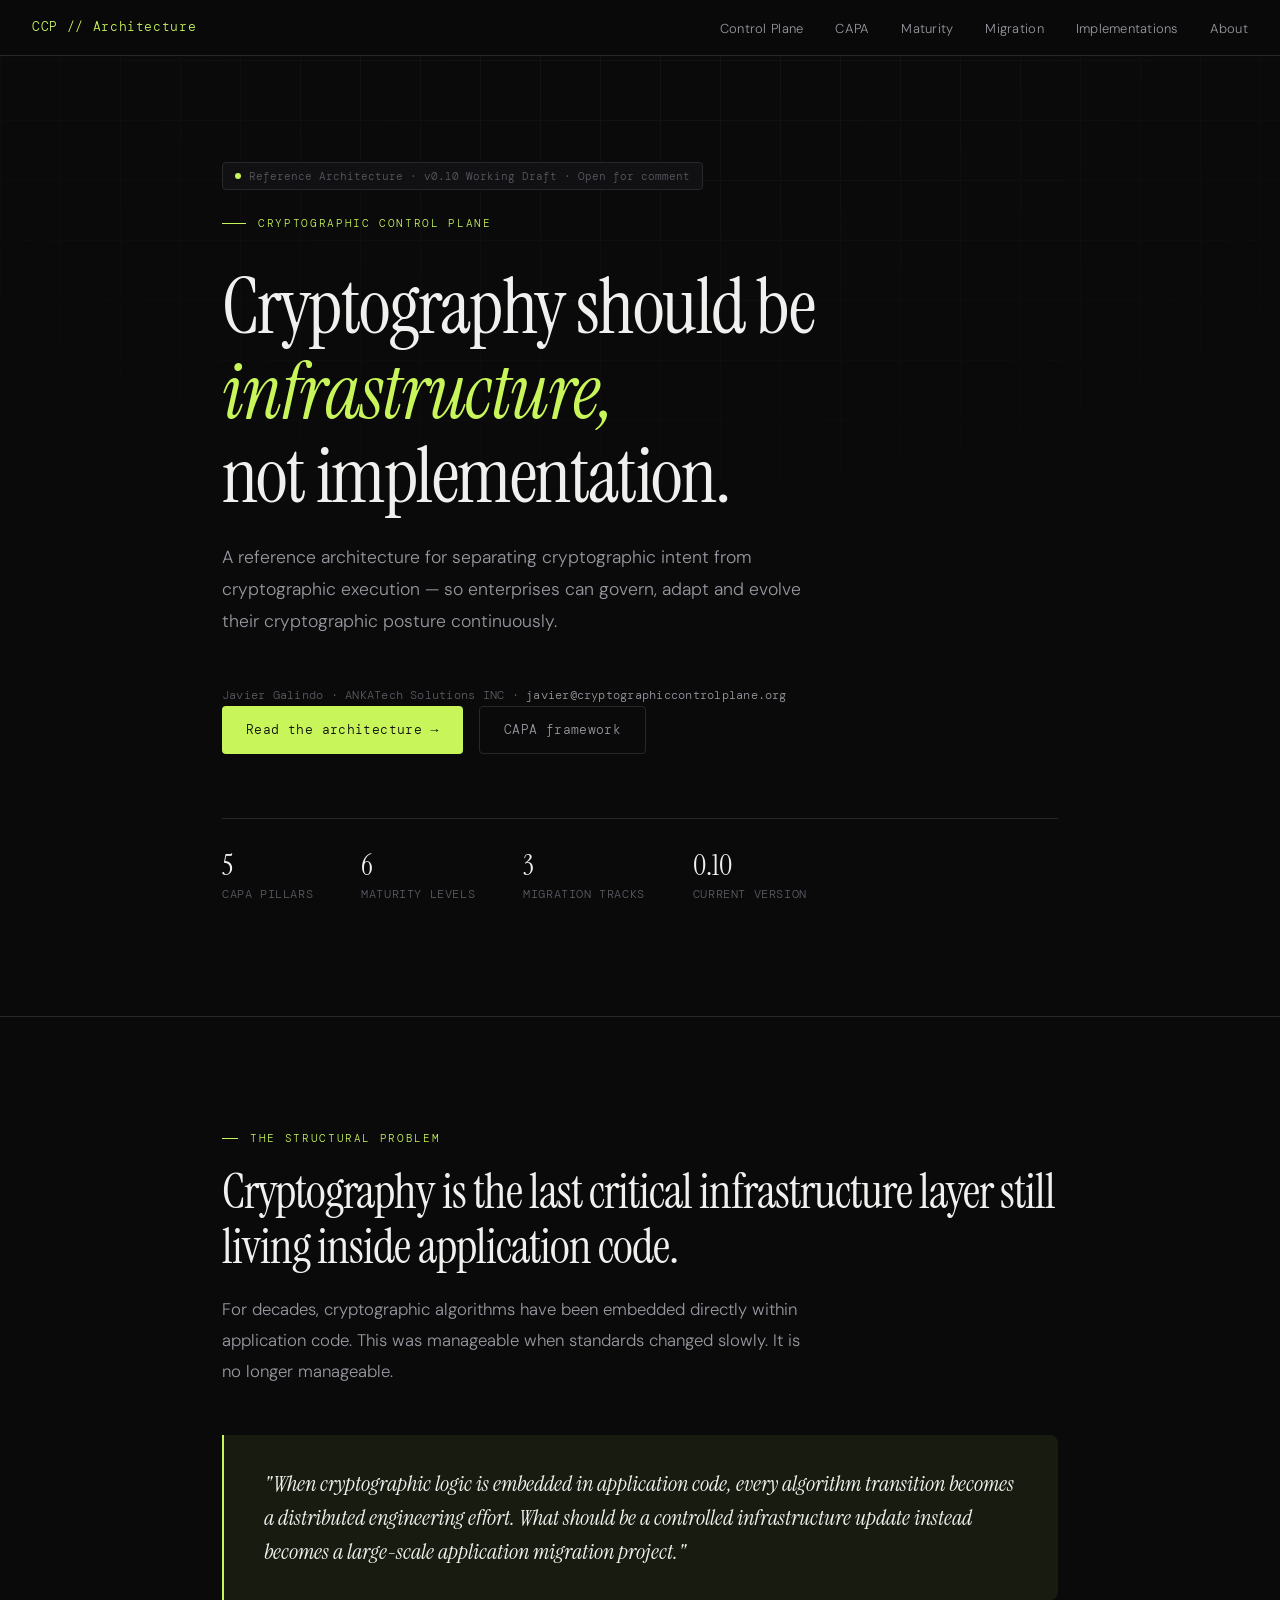
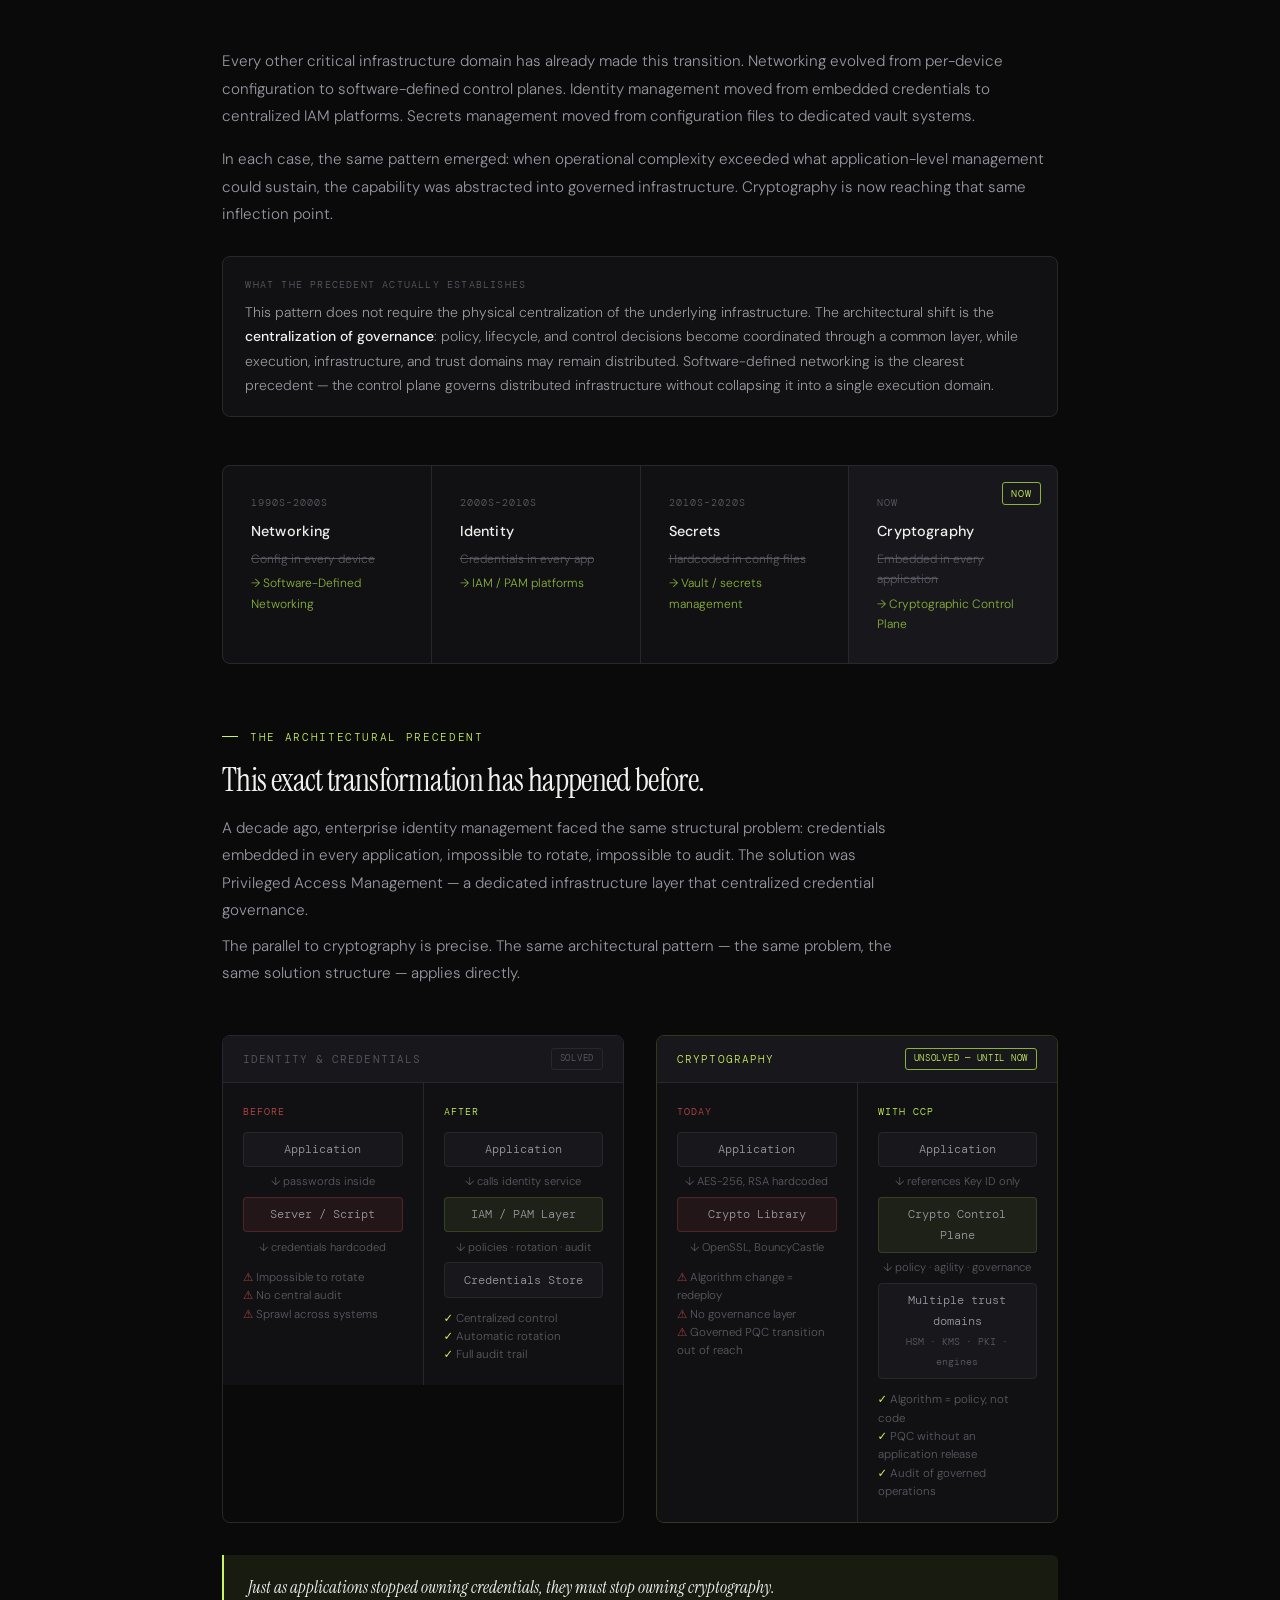
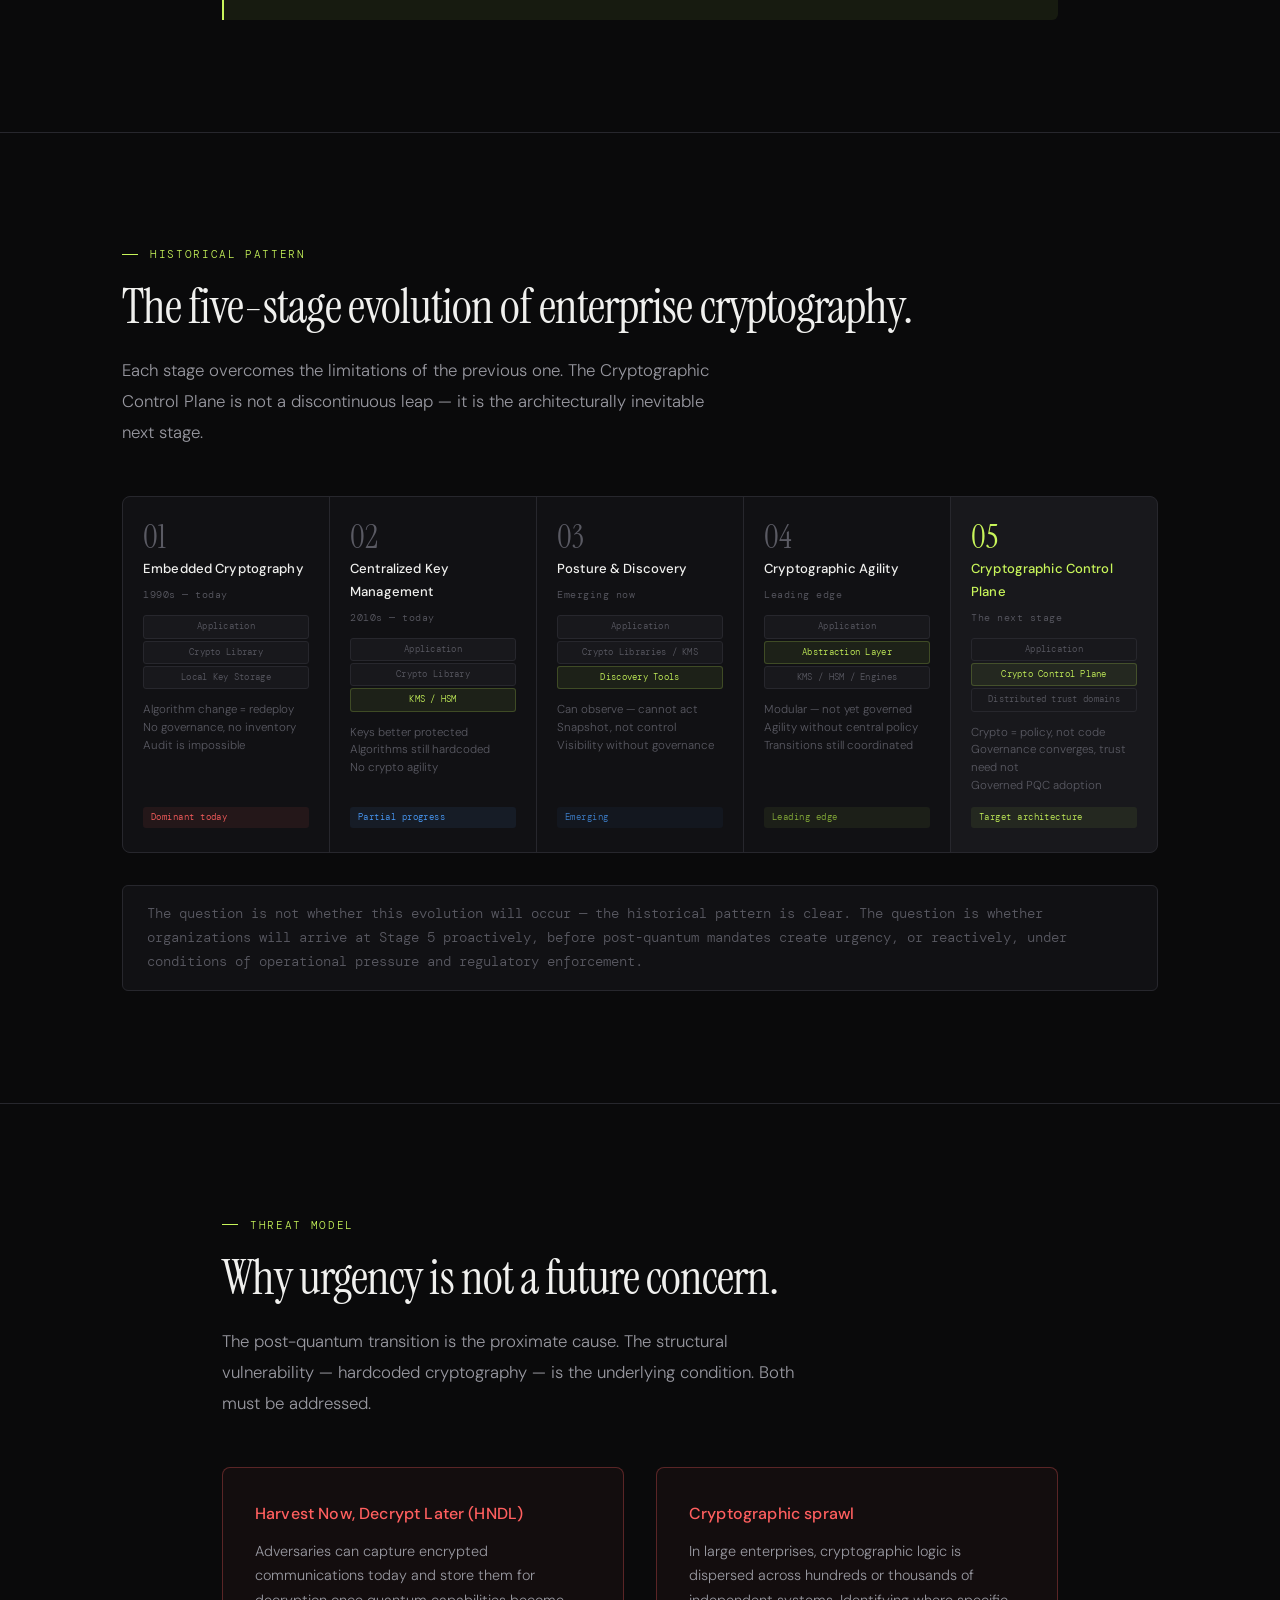
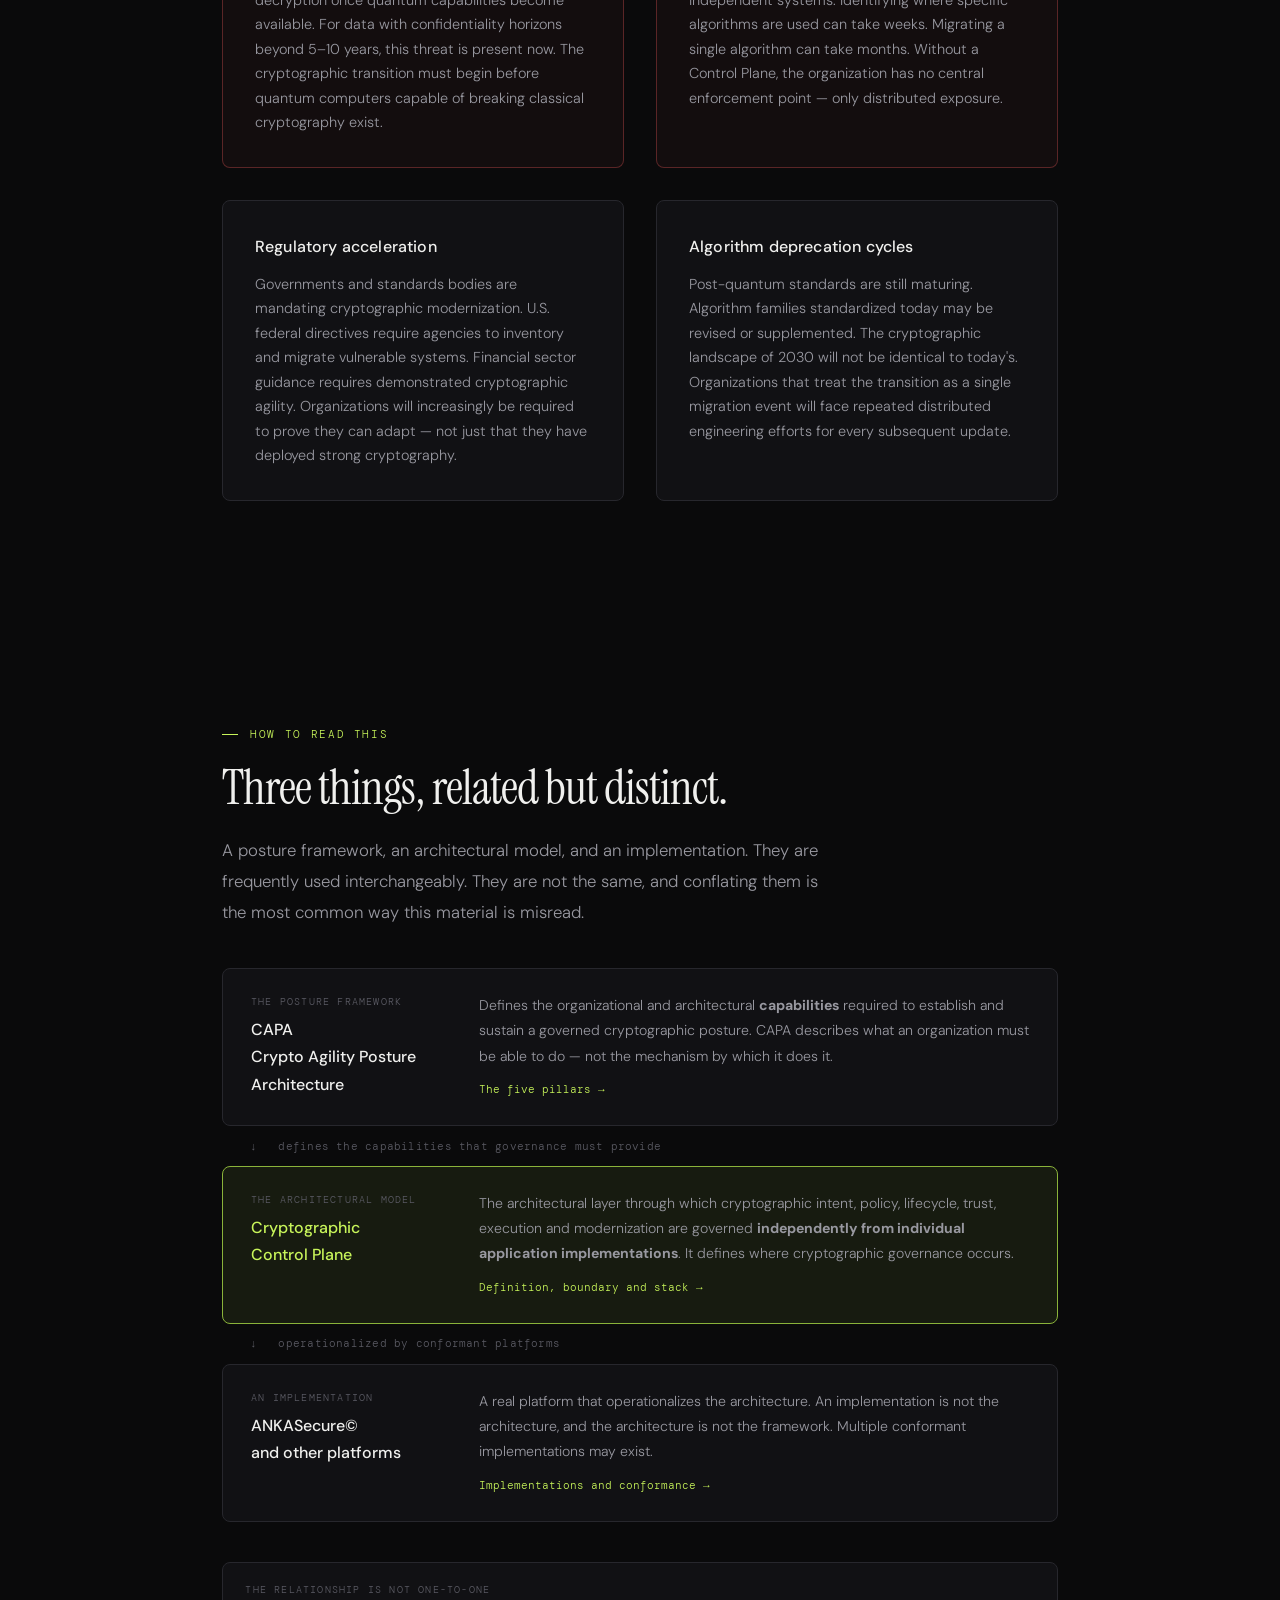
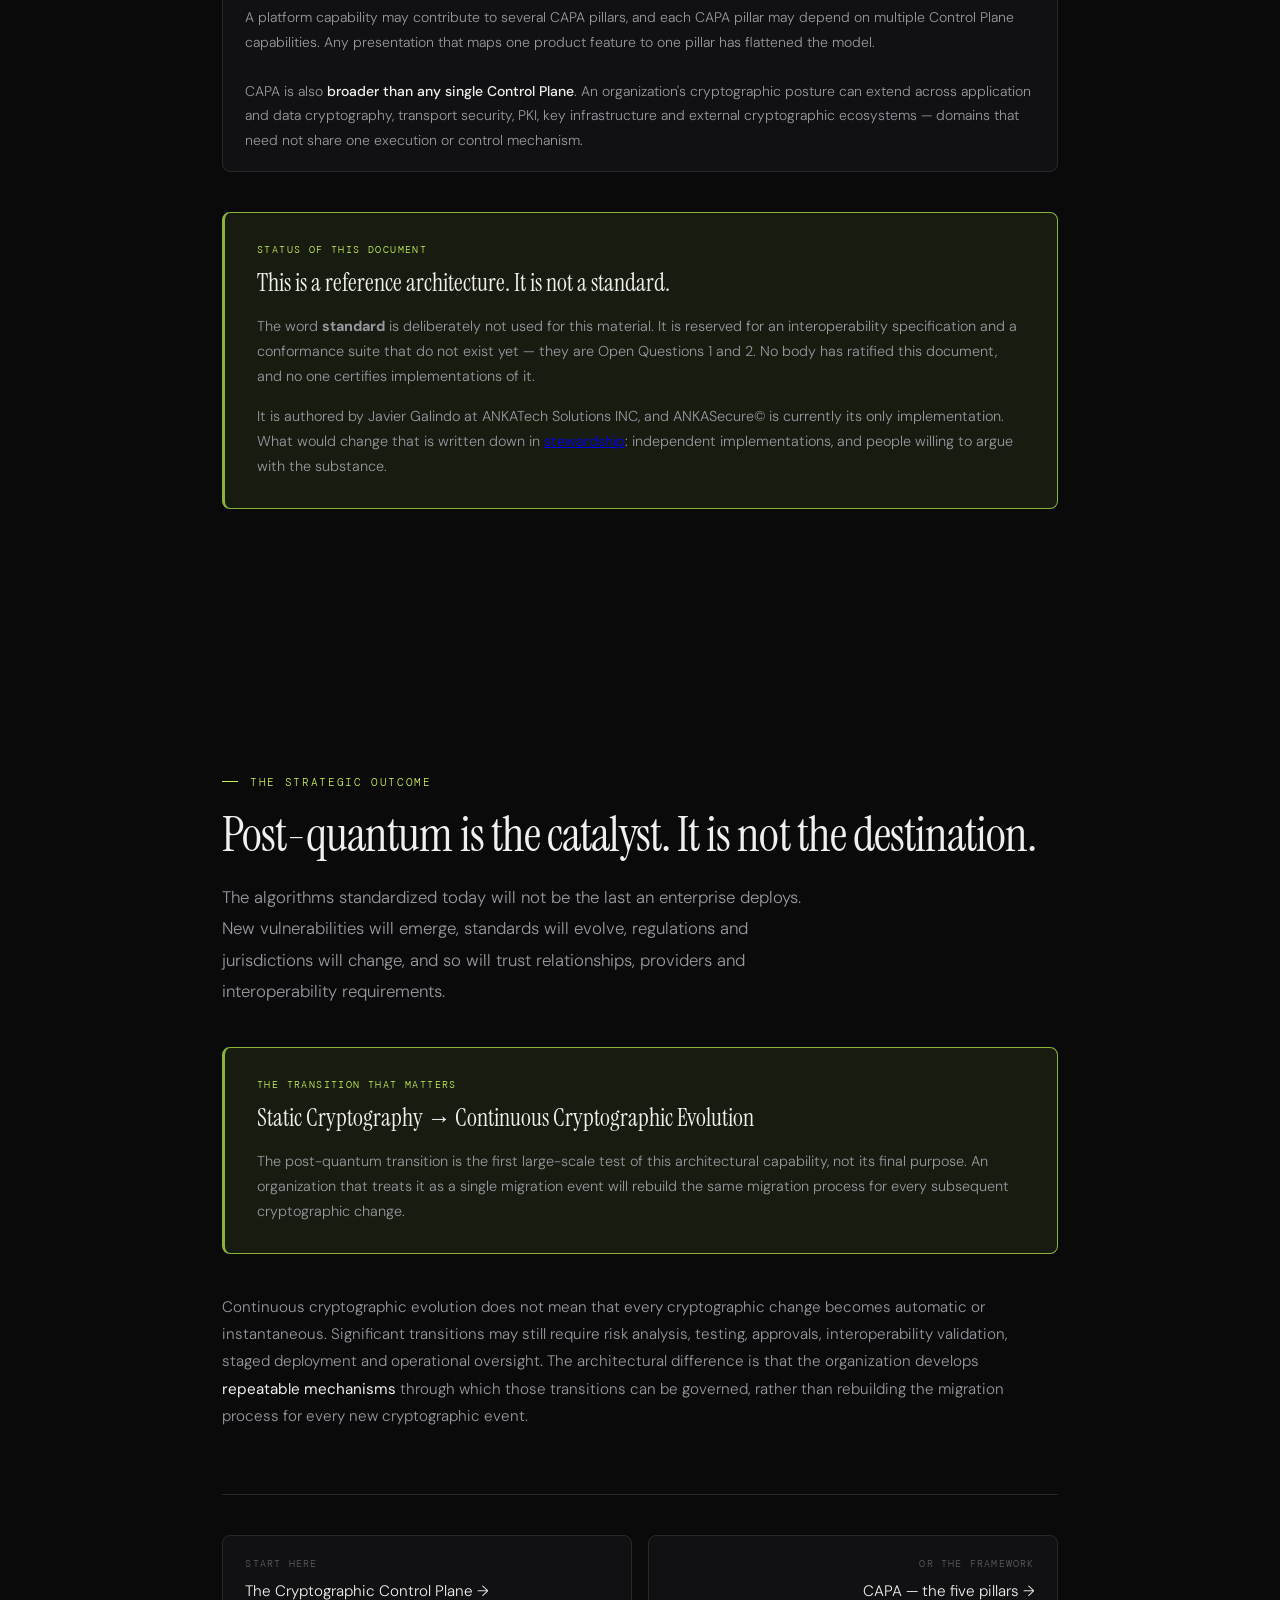
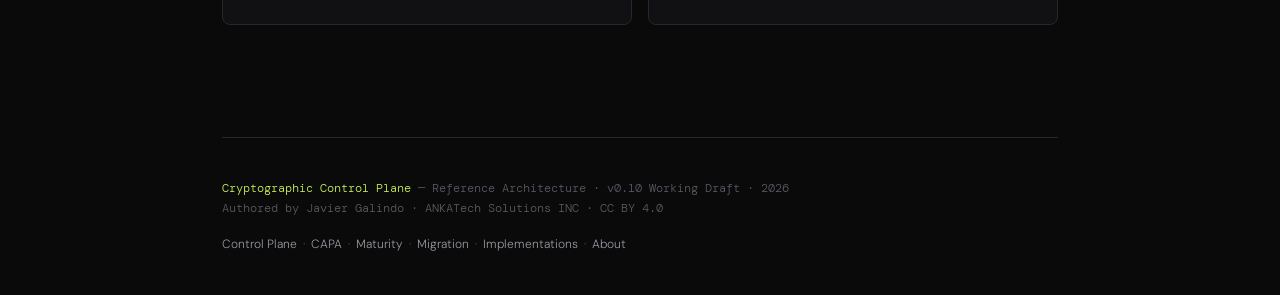
==== commit c3e73d0e: "refactor: reposition from "standard" to reference architecture The material was published as the "CC" ====
--- a/index.html
+++ b/index.html
@@ -3,8 +3,8 @@
 <head>
 <meta charset="UTF-8">
 <meta name="viewport" content="width=device-width, initial-scale=1.0">
-<title>The Cryptographic Control Plane — Standard</title>
-<meta name="description" content="An architectural standard for continuous cryptographic evolution. The Cryptographic Control Plane separates cryptographic intent from cryptographic execution.">
+<title>The Cryptographic Control Plane — A Reference Architecture</title>
+<meta name="description" content="A reference architecture for continuous cryptographic evolution. The Cryptographic Control Plane separates cryptographic intent from cryptographic execution. Authored by Javier Galindo, ANKATech Solutions INC.">
 <link rel="preconnect" href="https://fonts.googleapis.com">
 <link rel="preconnect" href="https://fonts.gstatic.com" crossorigin>
 <link href="https://fonts.googleapis.com/css2?family=DM+Mono:ital,wght@0,400;0,500;1,400&family=Instrument+Serif:ital@0;1&family=DM+Sans:ital,opsz,wght@0,9..40,300;0,9..40,400;0,9..40,500;1,9..40,300&display=swap" rel="stylesheet">
@@ -14,7 +14,7 @@
 
 <!-- NAV -->
 <nav>
-  <a href="/" class="nav-logo">CCP // Standard</a>
+  <a href="/" class="nav-logo">CCP // Architecture</a>
   <ul class="nav-links">
     <li><a href="/control-plane/">Control Plane</a></li>
     <li><a href="/capa/">CAPA</a></li>
@@ -31,15 +31,16 @@
   <div class="container" style="position:relative;">
     <div class="version-badge">
       <span class="version-dot"></span>
-      Version 0.10 — Working Draft — 2026
-    </div>
-    <div class="hero-tag">Cryptographic Control Plane Standard</div>
+      Reference Architecture · v0.10 Working Draft · Open for comment
+    </div>
+    <div class="hero-tag">Cryptographic Control Plane</div>
     <h1>Cryptography should be<br><em>infrastructure,</em><br>not implementation.</h1>
     <p class="hero-sub">
-      An open architectural standard for separating cryptographic intent from cryptographic execution — enabling enterprises to govern, adapt, and evolve their cryptographic posture continuously.
-    </p>
+      A reference architecture for separating cryptographic intent from cryptographic execution — so enterprises can govern, adapt and evolve their cryptographic posture continuously.
+    </p>
+    <p class="byline">Javier Galindo · ANKATech Solutions INC · <a href="mailto:javier@cryptographiccontrolplane.org">javier@cryptographiccontrolplane.org</a></p>
     <div class="hero-actions">
-      <a href="/control-plane/" class="btn-primary">Read the standard →</a>
+      <a href="/control-plane/" class="btn-primary">Read the architecture →</a>
       <a href="/capa/" class="btn-secondary">CAPA framework</a>
     </div>
     <div class="hero-meta">
@@ -326,7 +327,7 @@
 <!-- THE THREE LAYERS -->
 <section id="layers">
   <div class="container">
-    <div class="section-eyebrow">How to read this standard</div>
+    <div class="section-eyebrow">How to read this</div>
     <h2>Three things, related but distinct.</h2>
     <p class="section-lead">A posture framework, an architectural model, and an implementation. They are frequently used interchangeably. They are not the same, and conflating them is the most common way this material is misread.</p>
 
@@ -374,6 +375,13 @@
       A platform capability may contribute to several CAPA pillars, and each CAPA pillar may depend on multiple Control Plane capabilities. Any presentation that maps one product feature to one pillar has flattened the model.
       <br><br>
       CAPA is also <strong>broader than any single Control Plane</strong>. An organization's cryptographic posture can extend across application and data cryptography, transport security, PKI, key infrastructure and external cryptographic ecosystems — domains that need not share one execution or control mechanism.
+    </div>
+
+    <div class="callout">
+      <span class="callout-label">Status of this document</span>
+      <p>This is a reference architecture. It is not a standard.</p>
+      <p>The word <strong>standard</strong> is deliberately not used for this material. It is reserved for an interoperability specification and a conformance suite that do not exist yet — they are Open Questions 1 and 2. No body has ratified this document, and no one certifies implementations of it.</p>
+      <p>It is authored by Javier Galindo at ANKATech Solutions INC, and ANKASecure© is currently its only implementation. What would change that is written down in <a href="/about/">stewardship</a>: independent implementations, and people willing to argue with the substance.</p>
     </div>
   </div>
 </section>
@@ -412,8 +420,8 @@
 <div class="container">
   <footer>
     <div class="footer-left">
-      <span>CCP Standard</span> — Version 0.10 Working Draft — 2026<br>
-      Published by the CCP Initiative · CC BY 4.0
+      <span>Cryptographic Control Plane</span> — Reference Architecture · v0.10 Working Draft · 2026<br>
+      Authored by Javier Galindo · ANKATech Solutions INC · CC BY 4.0
     </div>
     <div class="footer-right">
       <a href="/control-plane/">Control Plane</a> &nbsp;·&nbsp;
--- a/assets/ccp.css
+++ b/assets/ccp.css
@@ -1472,6 +1472,18 @@
     background: var(--accent);
   }
 
+  /* ── AUTHOR BYLINE ── */
+  .byline {
+    font-family: var(--font-mono);
+    font-size: 12px;
+    color: var(--text-tertiary);
+    margin-top: 1.35rem;
+    letter-spacing: 0.02em;
+  }
+
+  .byline a { color: var(--text-secondary); text-decoration: none; }
+  .byline a:hover { color: var(--accent); }
+
   /* ── CANONICAL STATEMENT CALLOUT ── */
   .callout {
     margin: 2.5rem 0;
@@ -1529,6 +1541,41 @@
     color: var(--text-tertiary);
     display: block;
     margin-bottom: 0.4rem;
+  }
+
+  /* ── CURRENT-STATE TABLE ── */
+  .state-table {
+    margin: 2.5rem 0;
+    border: 1px solid var(--bg-border);
+    border-radius: 8px;
+    overflow: hidden;
+  }
+
+  .state-row {
+    display: grid;
+    grid-template-columns: 260px 1fr;
+    gap: 1.5rem;
+    padding: 0.95rem 1.5rem;
+    background: var(--bg-surface);
+    border-bottom: 1px solid var(--bg-border);
+  }
+
+  .state-row:last-child { border-bottom: none; }
+
+  .state-k {
+    font-family: var(--font-mono);
+    font-size: 11px;
+    letter-spacing: 0.08em;
+    text-transform: uppercase;
+    color: var(--text-tertiary);
+    padding-top: 2px;
+  }
+
+  .state-v { font-size: 0.9rem; color: var(--text-secondary); line-height: 1.65; }
+  .state-v a { color: var(--accent); text-decoration: none; }
+
+  @media (max-width: 900px) {
+    .state-row { grid-template-columns: 1fr; gap: 0.3rem; }
   }
 
   /* ── THREE LAYERS: CAPA / CONTROL PLANE / ANKASECURE ── */
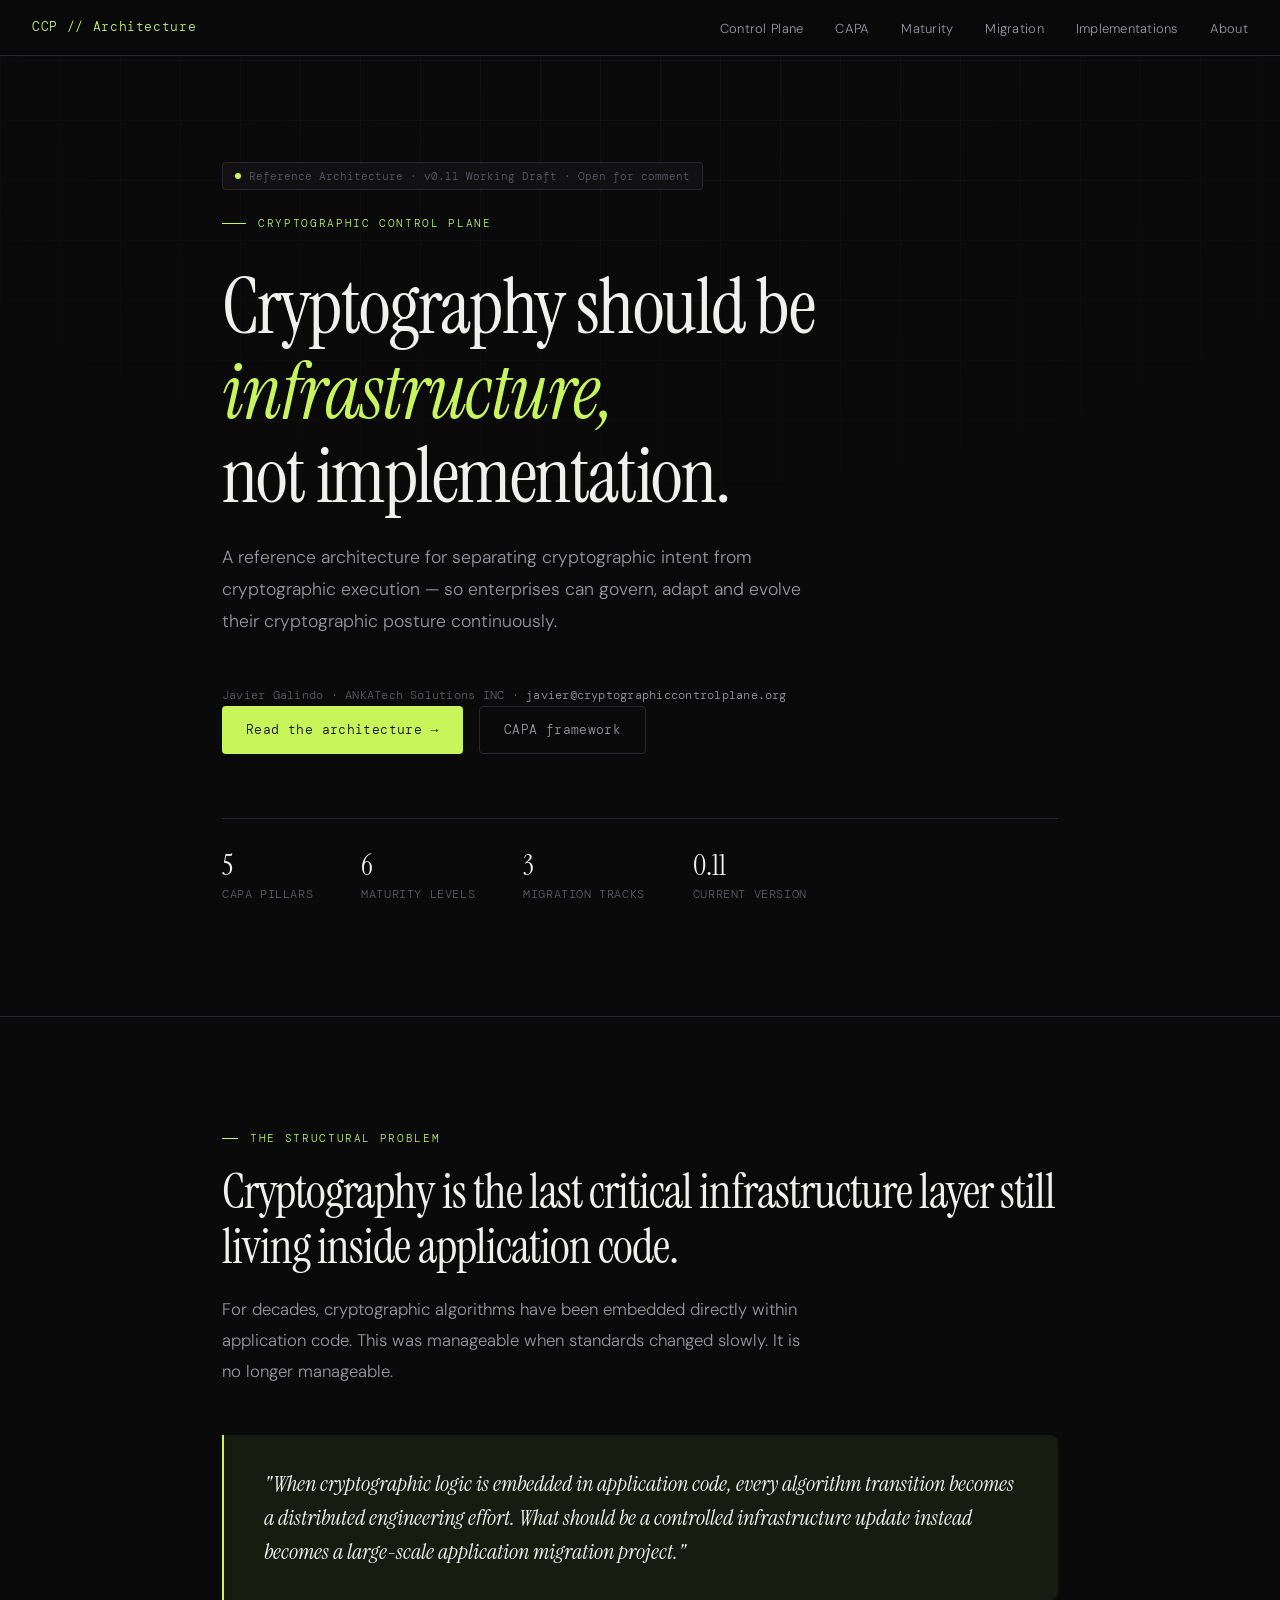
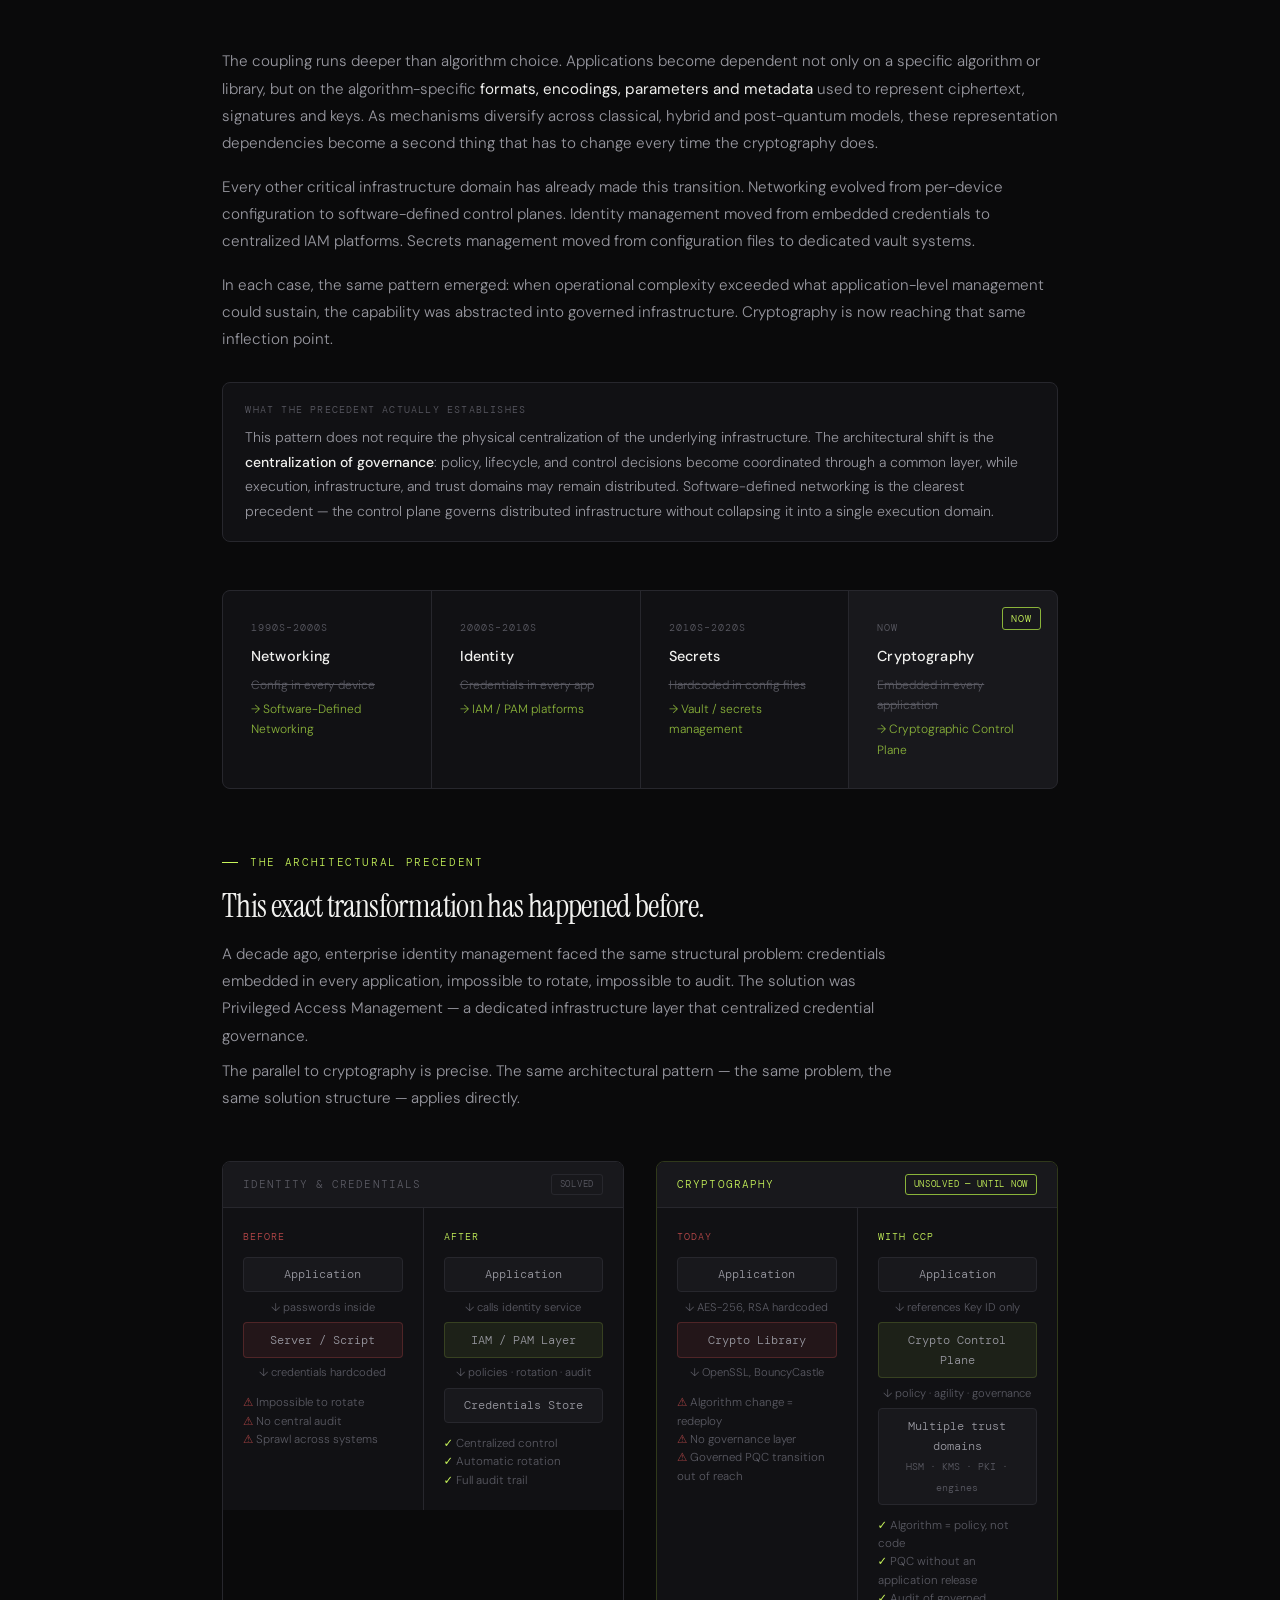
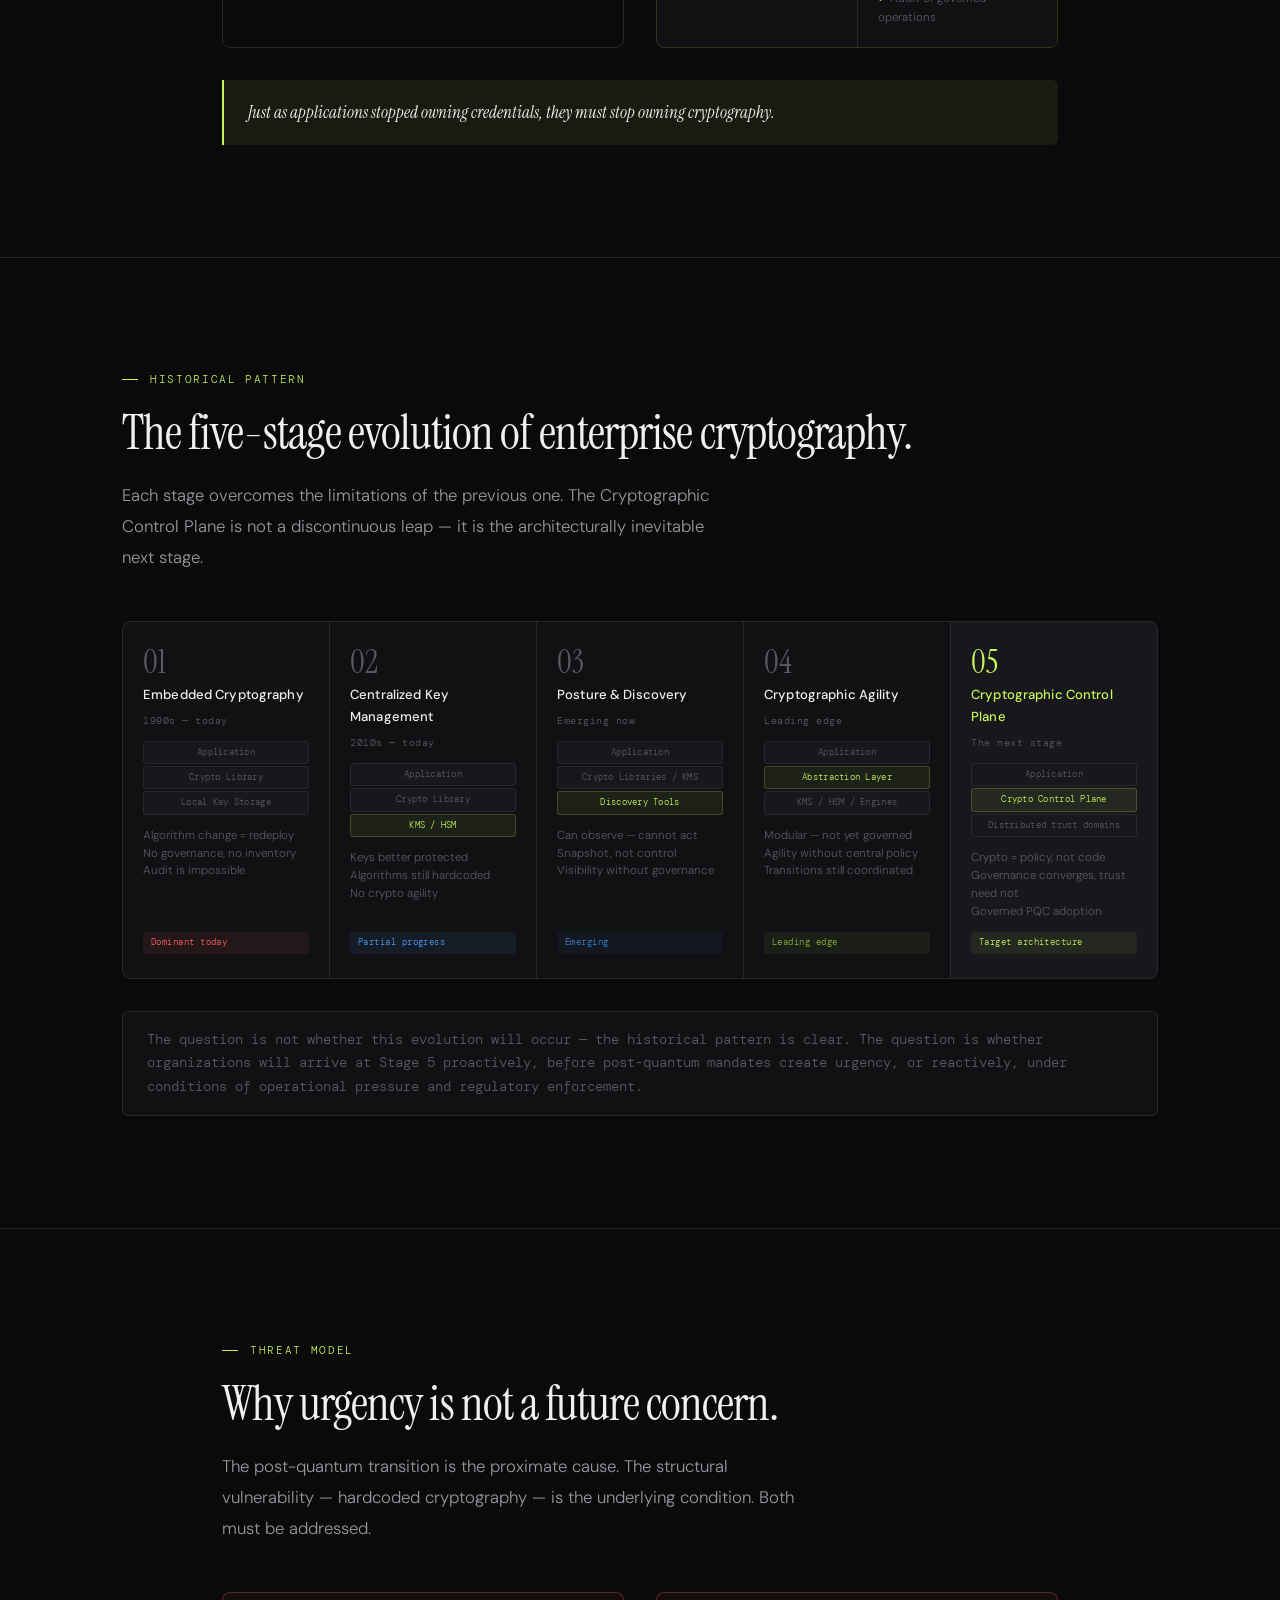
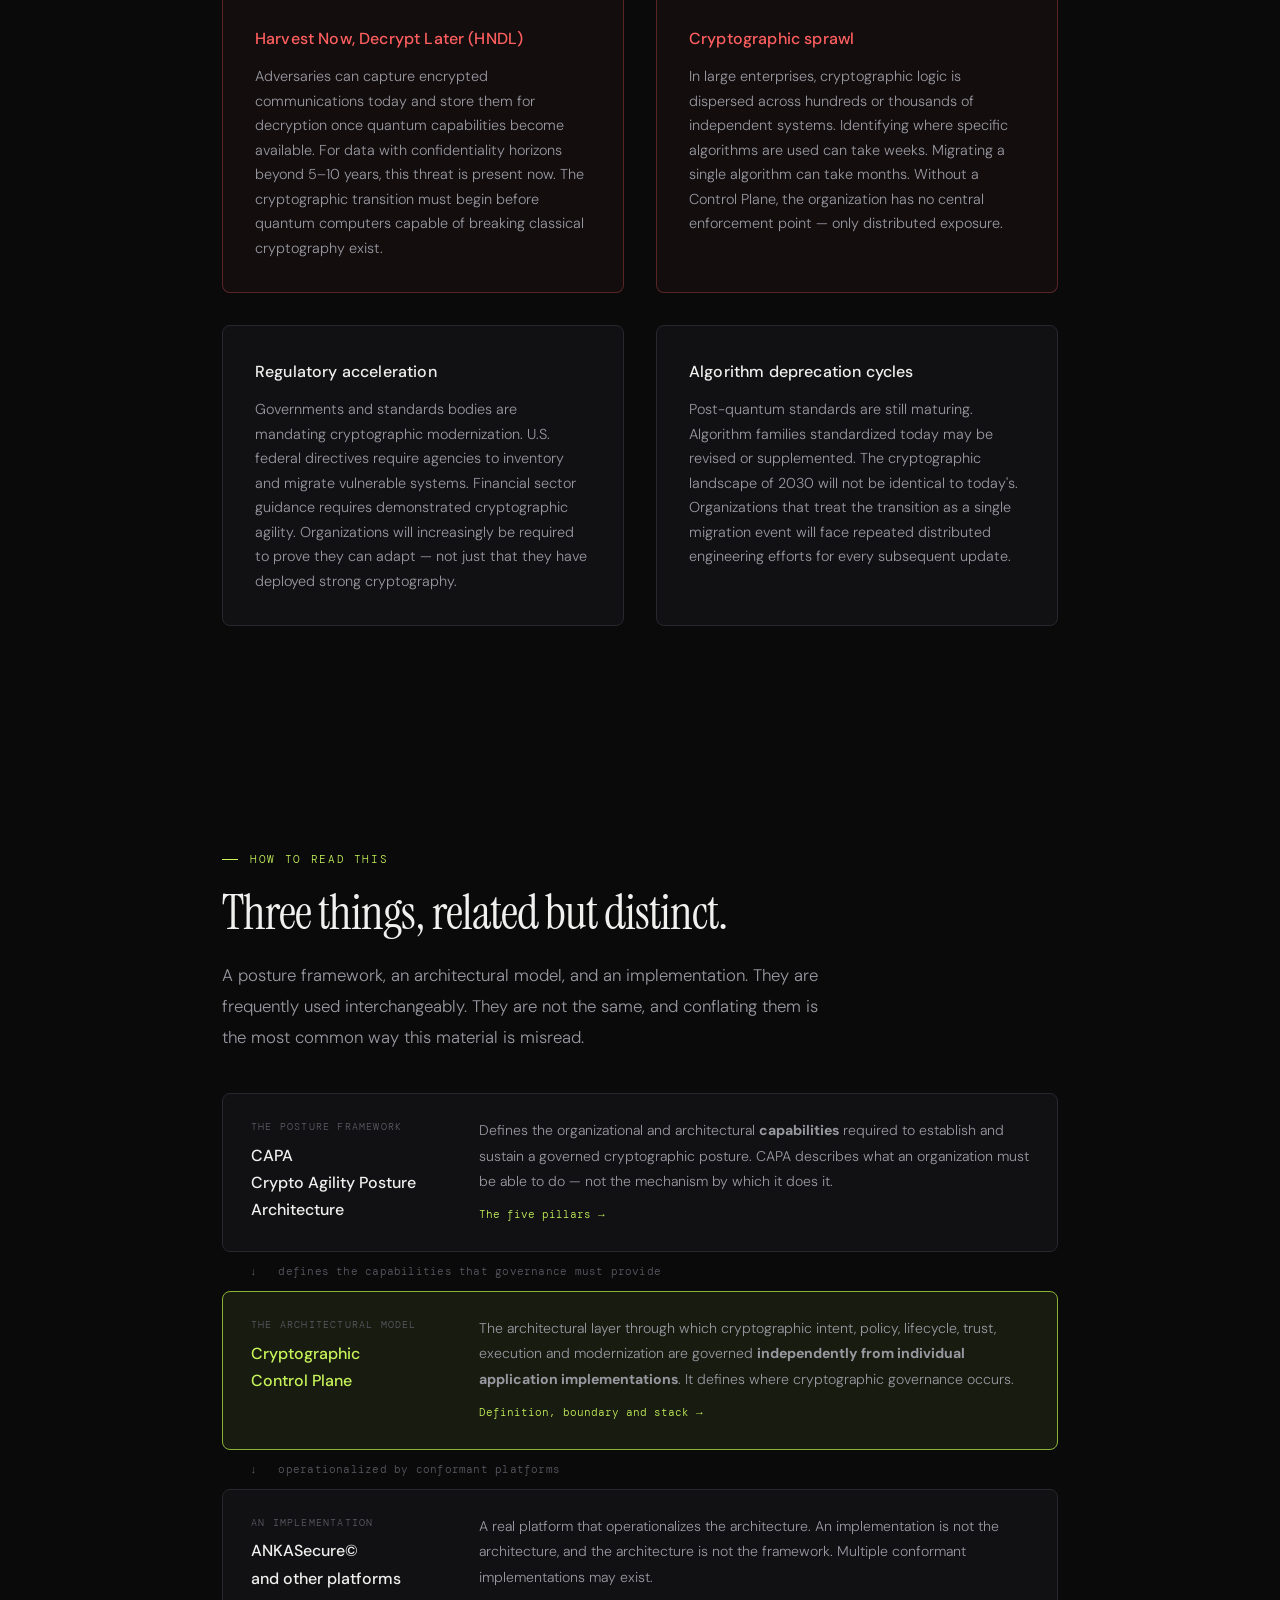
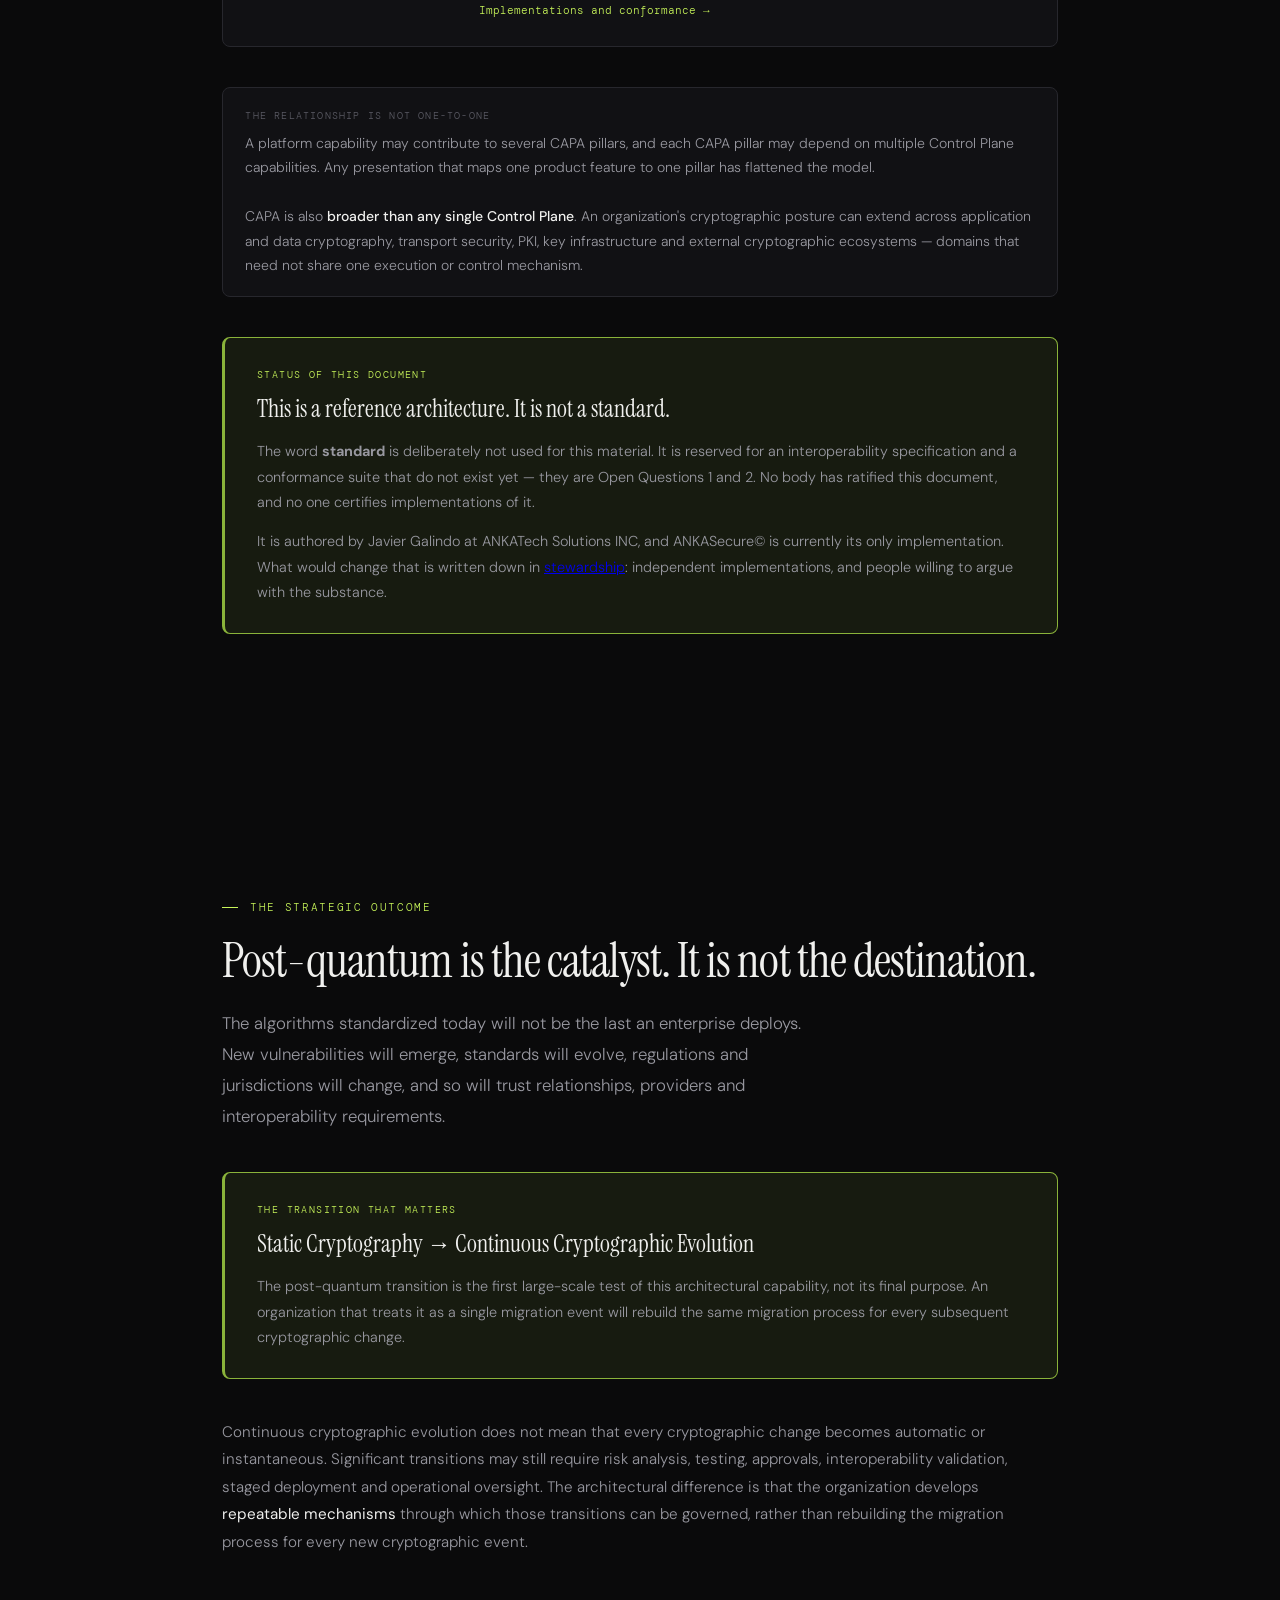
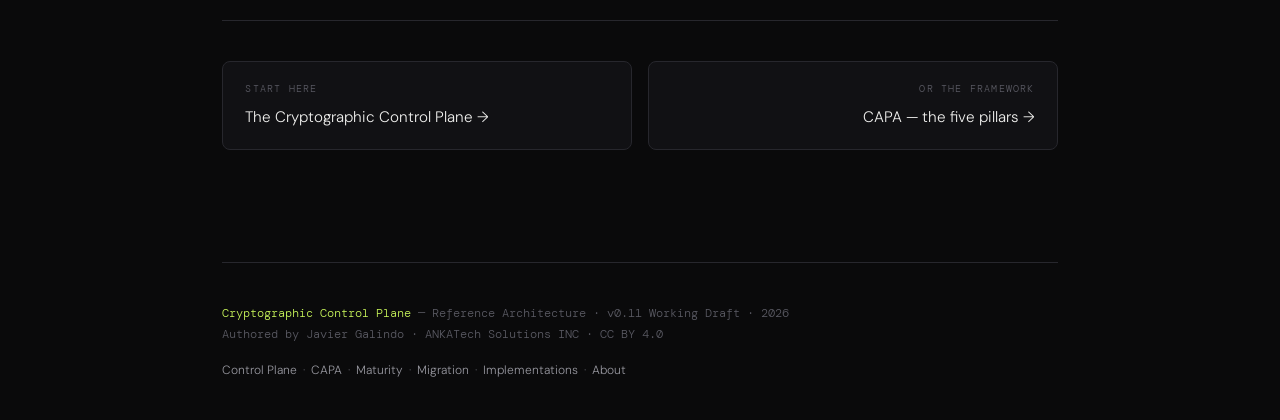
==== commit be271fc2: "feat: align to whitepaper revision of 2026-09-08 The whitepaper grew from 622 to 767 paragraphs. A h" ====
--- a/index.html
+++ b/index.html
@@ -31,7 +31,7 @@
   <div class="container" style="position:relative;">
     <div class="version-badge">
       <span class="version-dot"></span>
-      Reference Architecture · v0.10 Working Draft · Open for comment
+      Reference Architecture · v0.11 Working Draft · Open for comment
     </div>
     <div class="hero-tag">Cryptographic Control Plane</div>
     <h1>Cryptography should be<br><em>infrastructure,</em><br>not implementation.</h1>
@@ -57,7 +57,7 @@
         <span class="hero-stat-label">Migration tracks</span>
       </div>
       <div class="hero-stat">
-        <span class="hero-stat-num">0.10</span>
+        <span class="hero-stat-num">0.11</span>
         <span class="hero-stat-label">Current version</span>
       </div>
     </div>
@@ -77,6 +77,9 @@
       <p>"When cryptographic logic is embedded in application code, every algorithm transition becomes a distributed engineering effort. What should be a controlled infrastructure update instead becomes a large-scale application migration project."</p>
     </div>
 
+    <p style="color:var(--text-secondary); font-size:0.95rem; line-height:1.8; margin-bottom:1rem;">
+      The coupling runs deeper than algorithm choice. Applications become dependent not only on a specific algorithm or library, but on the algorithm-specific <strong style="color:var(--text-primary);font-weight:400;">formats, encodings, parameters and metadata</strong> used to represent ciphertext, signatures and keys. As mechanisms diversify across classical, hybrid and post-quantum models, these representation dependencies become a second thing that has to change every time the cryptography does.
+    </p>
     <p style="color:var(--text-secondary); font-size:0.95rem; line-height:1.8; margin-bottom:1rem;">
       Every other critical infrastructure domain has already made this transition. Networking evolved from per-device configuration to software-defined control planes. Identity management moved from embedded credentials to centralized IAM platforms. Secrets management moved from configuration files to dedicated vault systems.
     </p>
@@ -420,7 +423,7 @@
 <div class="container">
   <footer>
     <div class="footer-left">
-      <span>Cryptographic Control Plane</span> — Reference Architecture · v0.10 Working Draft · 2026<br>
+      <span>Cryptographic Control Plane</span> — Reference Architecture · v0.11 Working Draft · 2026<br>
       Authored by Javier Galindo · ANKATech Solutions INC · CC BY 4.0
     </div>
     <div class="footer-right">
--- a/assets/ccp.css
+++ b/assets/ccp.css
@@ -2091,6 +2091,132 @@
   .page-nav a.next { text-align: right; }
   .page-nav a.only-next { grid-column: 2; }
 
+  /* ══ whitepaper rev-2 components ══ */
+
+  /* dual execution marker inside the CGDT governance box */
+  .cgdt-gov-exec {
+    margin-top: 0.6rem;
+    padding-top: 0.55rem;
+    border-top: 1px dashed var(--accent-dim);
+    font-family: var(--font-mono);
+    font-size: 10px;
+    line-height: 1.6;
+    letter-spacing: 0.02em;
+    color: var(--text-secondary);
+  }
+
+  /* role tag on a stack layer that is context rather than execution path */
+  .layer-role-tag {
+    display: inline-block;
+    margin-left: 0.6rem;
+    font-family: var(--font-mono);
+    font-size: 9.5px;
+    letter-spacing: 0.06em;
+    text-transform: uppercase;
+    color: var(--text-tertiary);
+    border: 1px solid var(--bg-border);
+    border-radius: 3px;
+    padding: 2px 6px;
+    vertical-align: middle;
+  }
+
+  /* the six capability areas */
+  .capability-areas {
+    display: grid;
+    grid-template-columns: repeat(3, 1fr);
+    gap: 0.6rem;
+  }
+
+  .cap-area {
+    border: 1px solid var(--bg-border);
+    border-radius: 6px;
+    background: var(--bg-surface);
+    padding: 0.9rem 1rem;
+    font-size: 0.85rem;
+    line-height: 1.5;
+    color: var(--text-primary);
+  }
+
+  .cap-area-num {
+    display: block;
+    font-family: var(--font-mono);
+    font-size: 10px;
+    letter-spacing: 0.1em;
+    color: var(--accent);
+    margin-bottom: 0.35rem;
+  }
+
+  /* what this pillar means — four sub-capabilities */
+  .pillar-means { margin: 1.5rem 0; }
+
+  .means-label {
+    font-family: var(--font-mono);
+    font-size: 10px;
+    letter-spacing: 0.14em;
+    text-transform: uppercase;
+    color: var(--text-tertiary);
+    margin-bottom: 0.85rem;
+  }
+
+  .pillar-means {
+    display: grid;
+    grid-template-columns: repeat(2, 1fr);
+    gap: 0.75rem;
+  }
+
+  .pillar-means .means-label { grid-column: 1 / -1; margin-bottom: 0; }
+
+  .mean {
+    border: 1px solid var(--bg-border);
+    border-radius: 6px;
+    background: var(--bg-raised);
+    padding: 1rem 1.1rem;
+  }
+
+  .mean h4 {
+    font-size: 0.85rem;
+    font-weight: 500;
+    color: var(--text-primary);
+    margin-bottom: 0.4rem;
+  }
+
+  .mean p {
+    font-size: 0.8rem;
+    line-height: 1.7;
+    color: var(--text-secondary);
+  }
+
+  /* the per-pillar diagnostic question */
+  .practical-test {
+    margin-top: 1.75rem;
+    padding: 1.15rem 1.4rem;
+    border: 1px solid var(--accent-dim);
+    border-radius: 8px;
+    background: var(--accent-bg);
+  }
+
+  .practical-test-label {
+    display: block;
+    font-family: var(--font-mono);
+    font-size: 10px;
+    letter-spacing: 0.14em;
+    text-transform: uppercase;
+    color: var(--accent);
+    margin-bottom: 0.45rem;
+  }
+
+  .practical-test p {
+    font-family: var(--font-serif);
+    font-size: 1.08rem;
+    line-height: 1.45;
+    color: var(--text-primary);
+  }
+
+  @media (max-width: 900px) {
+    .capability-areas { grid-template-columns: 1fr; }
+    .pillar-means { grid-template-columns: 1fr; }
+  }
+
   /* ── V2 RESPONSIVE ── */
   @media (max-width: 900px) {
     .boundary-grid { grid-template-columns: 1fr; }
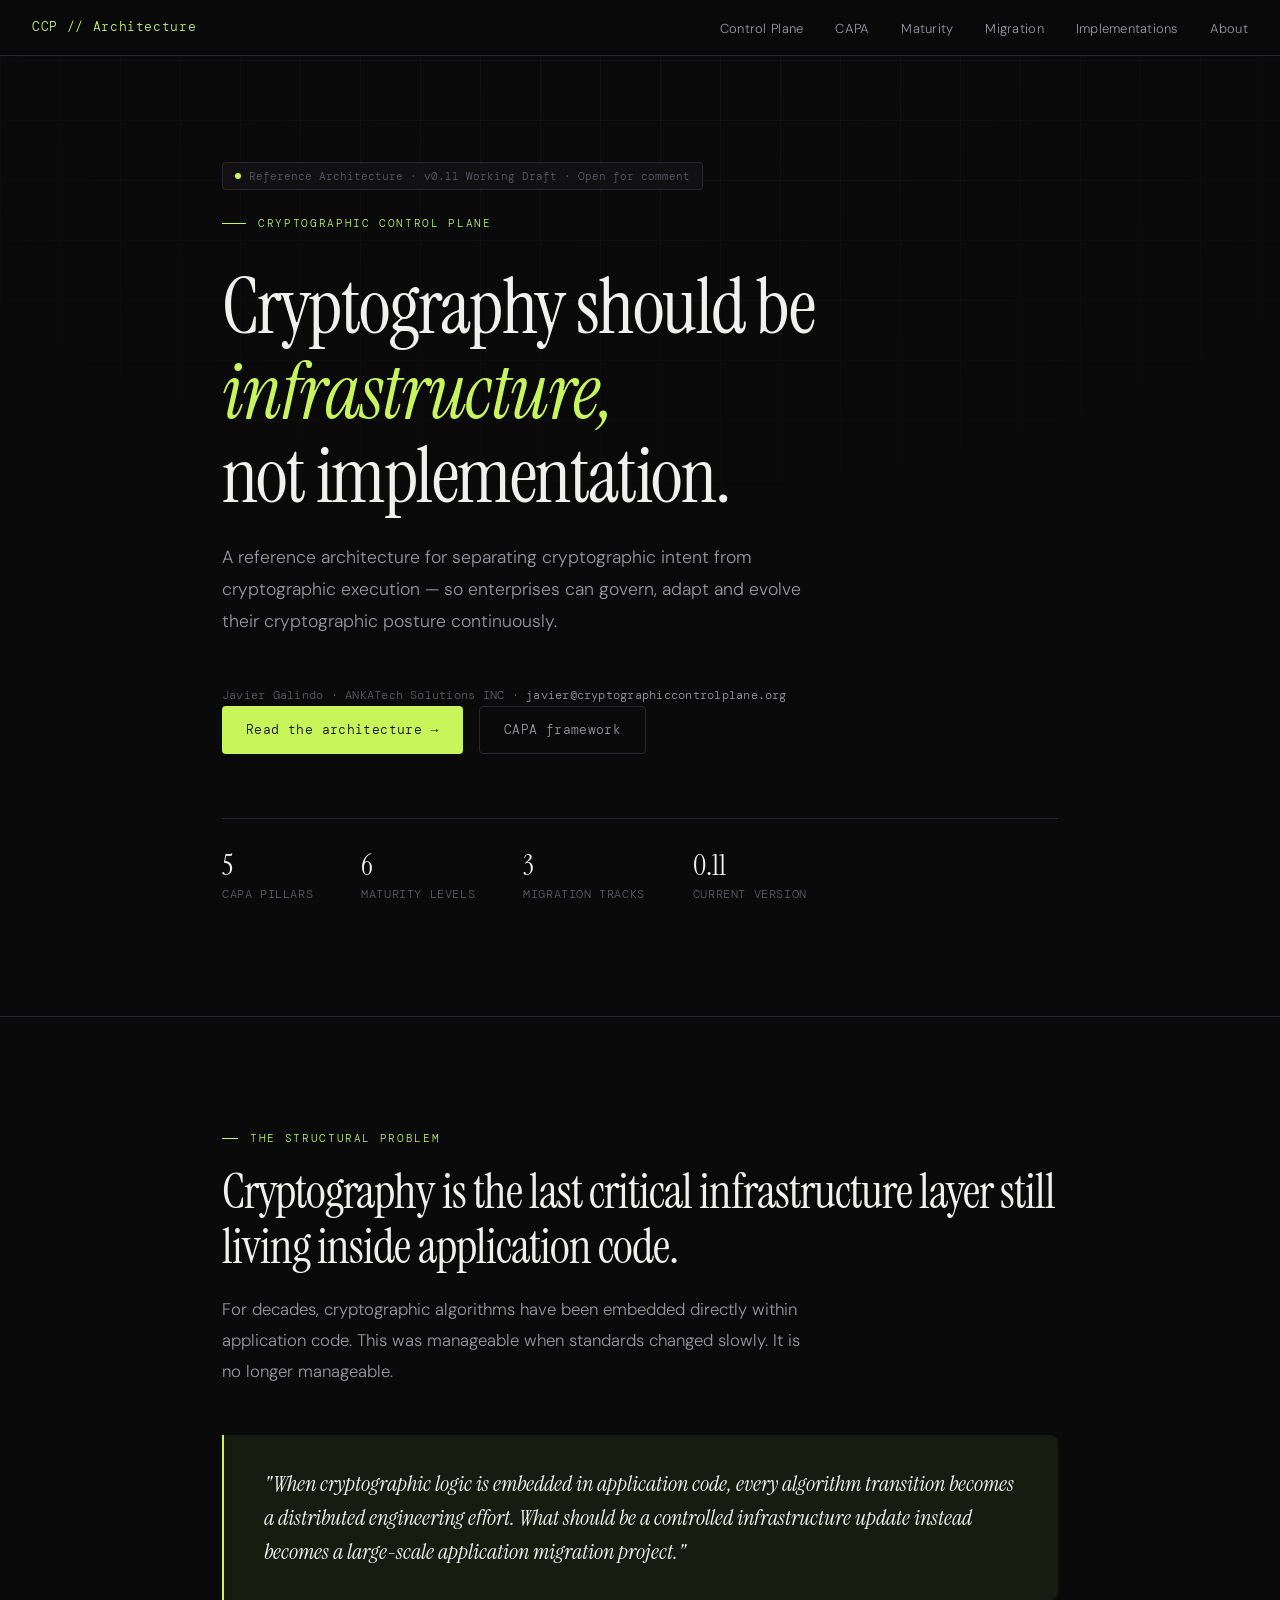
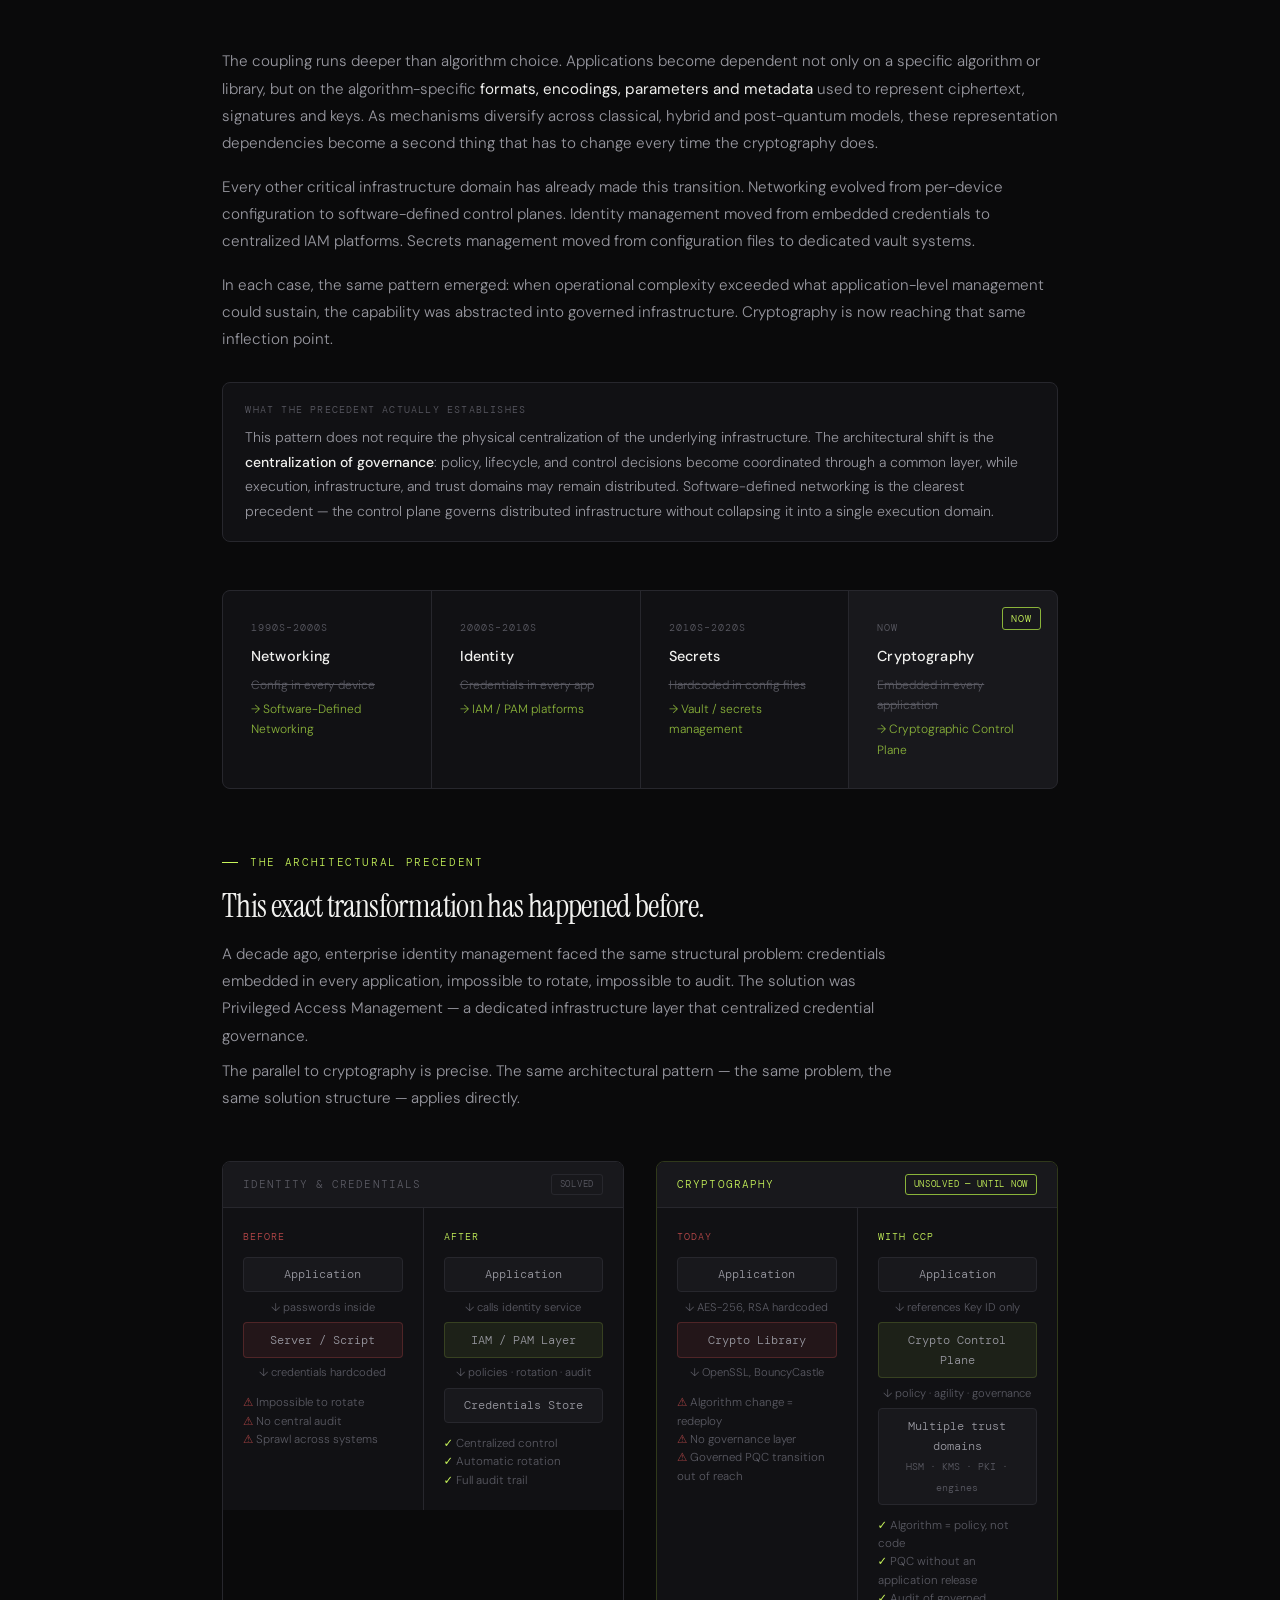
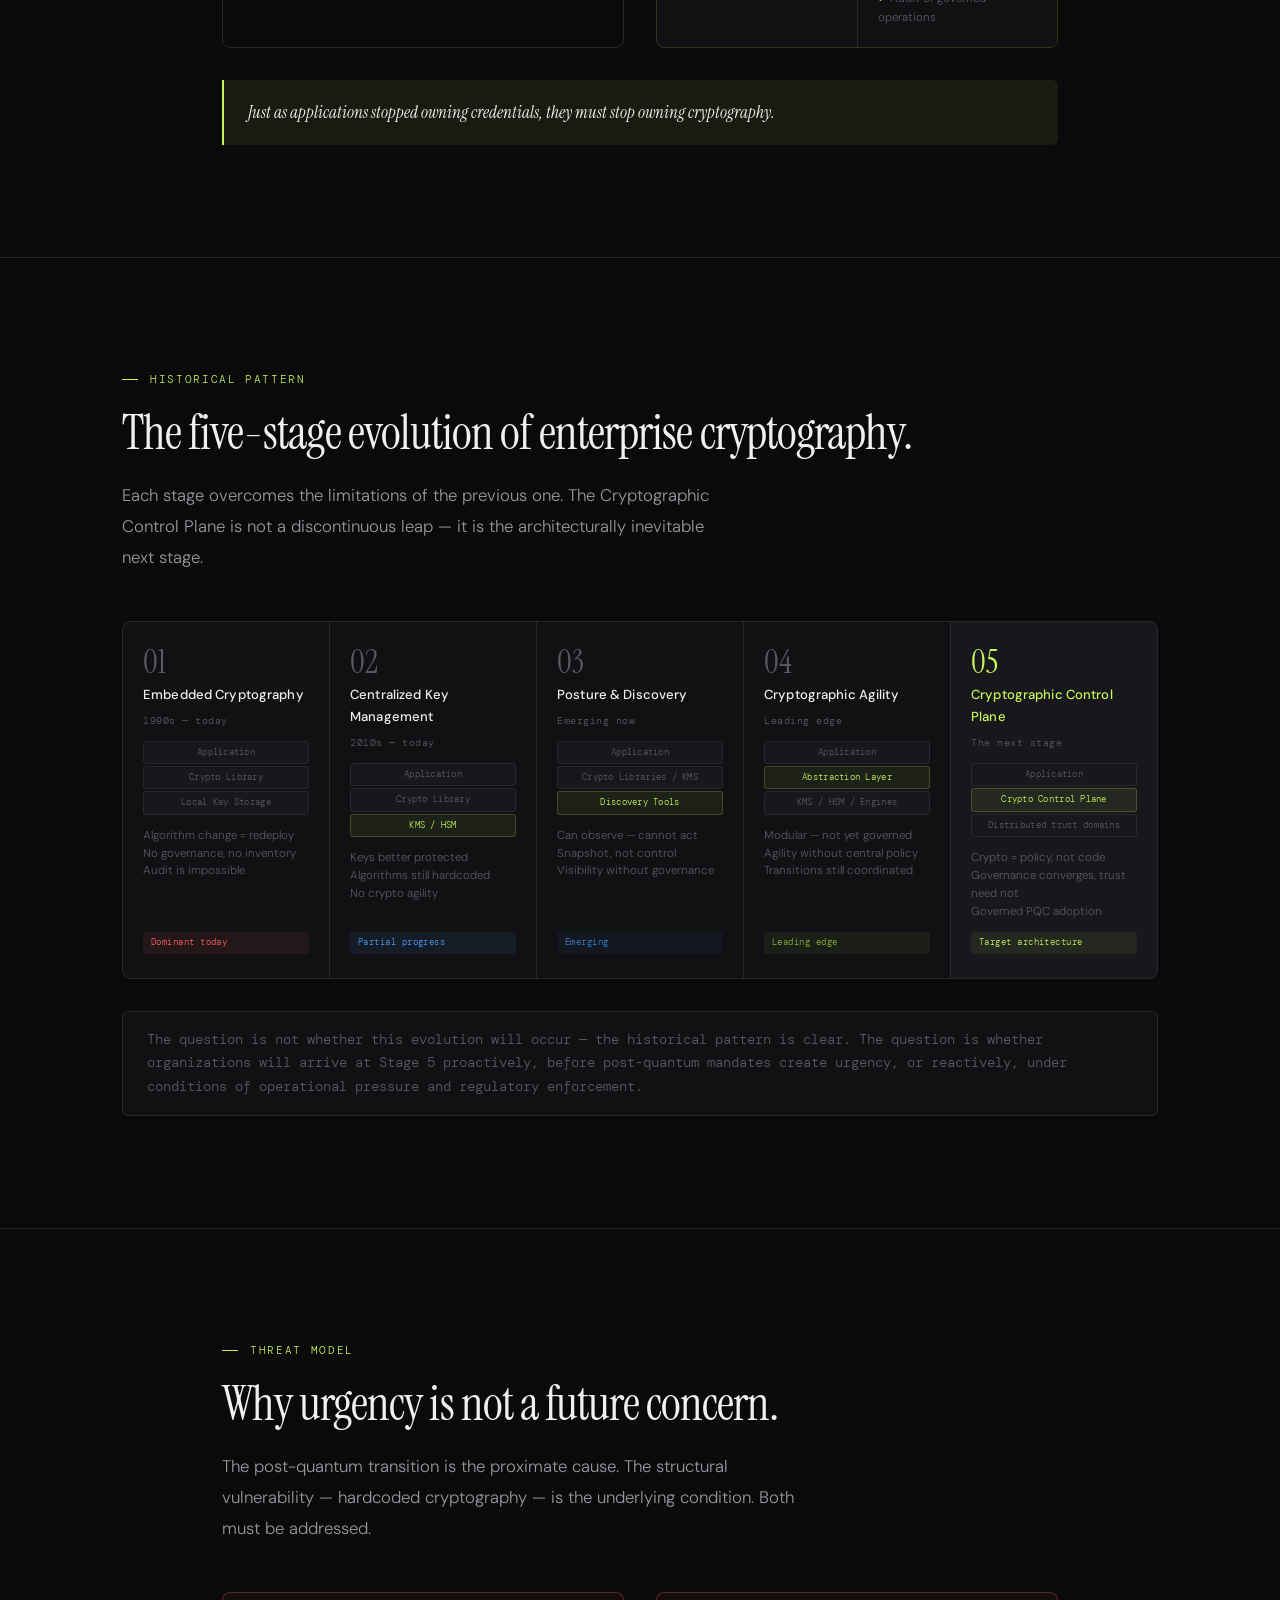
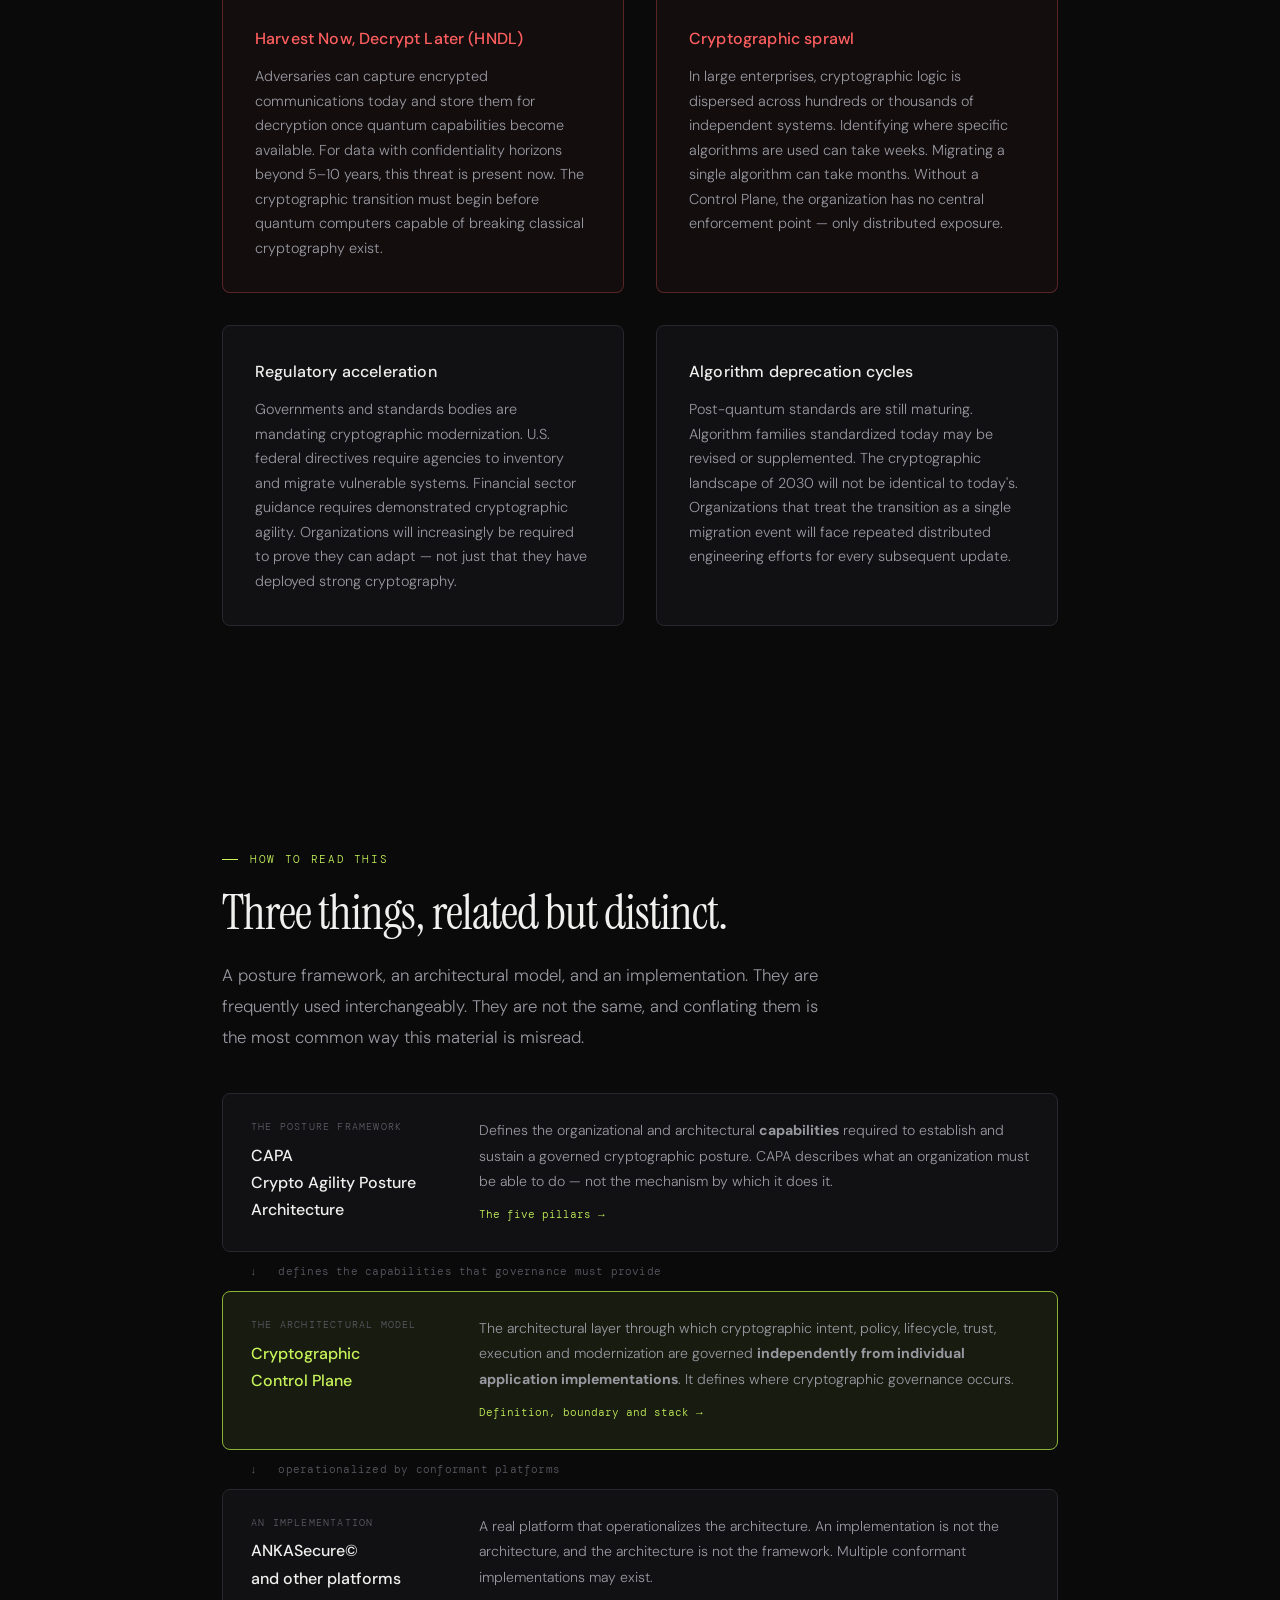
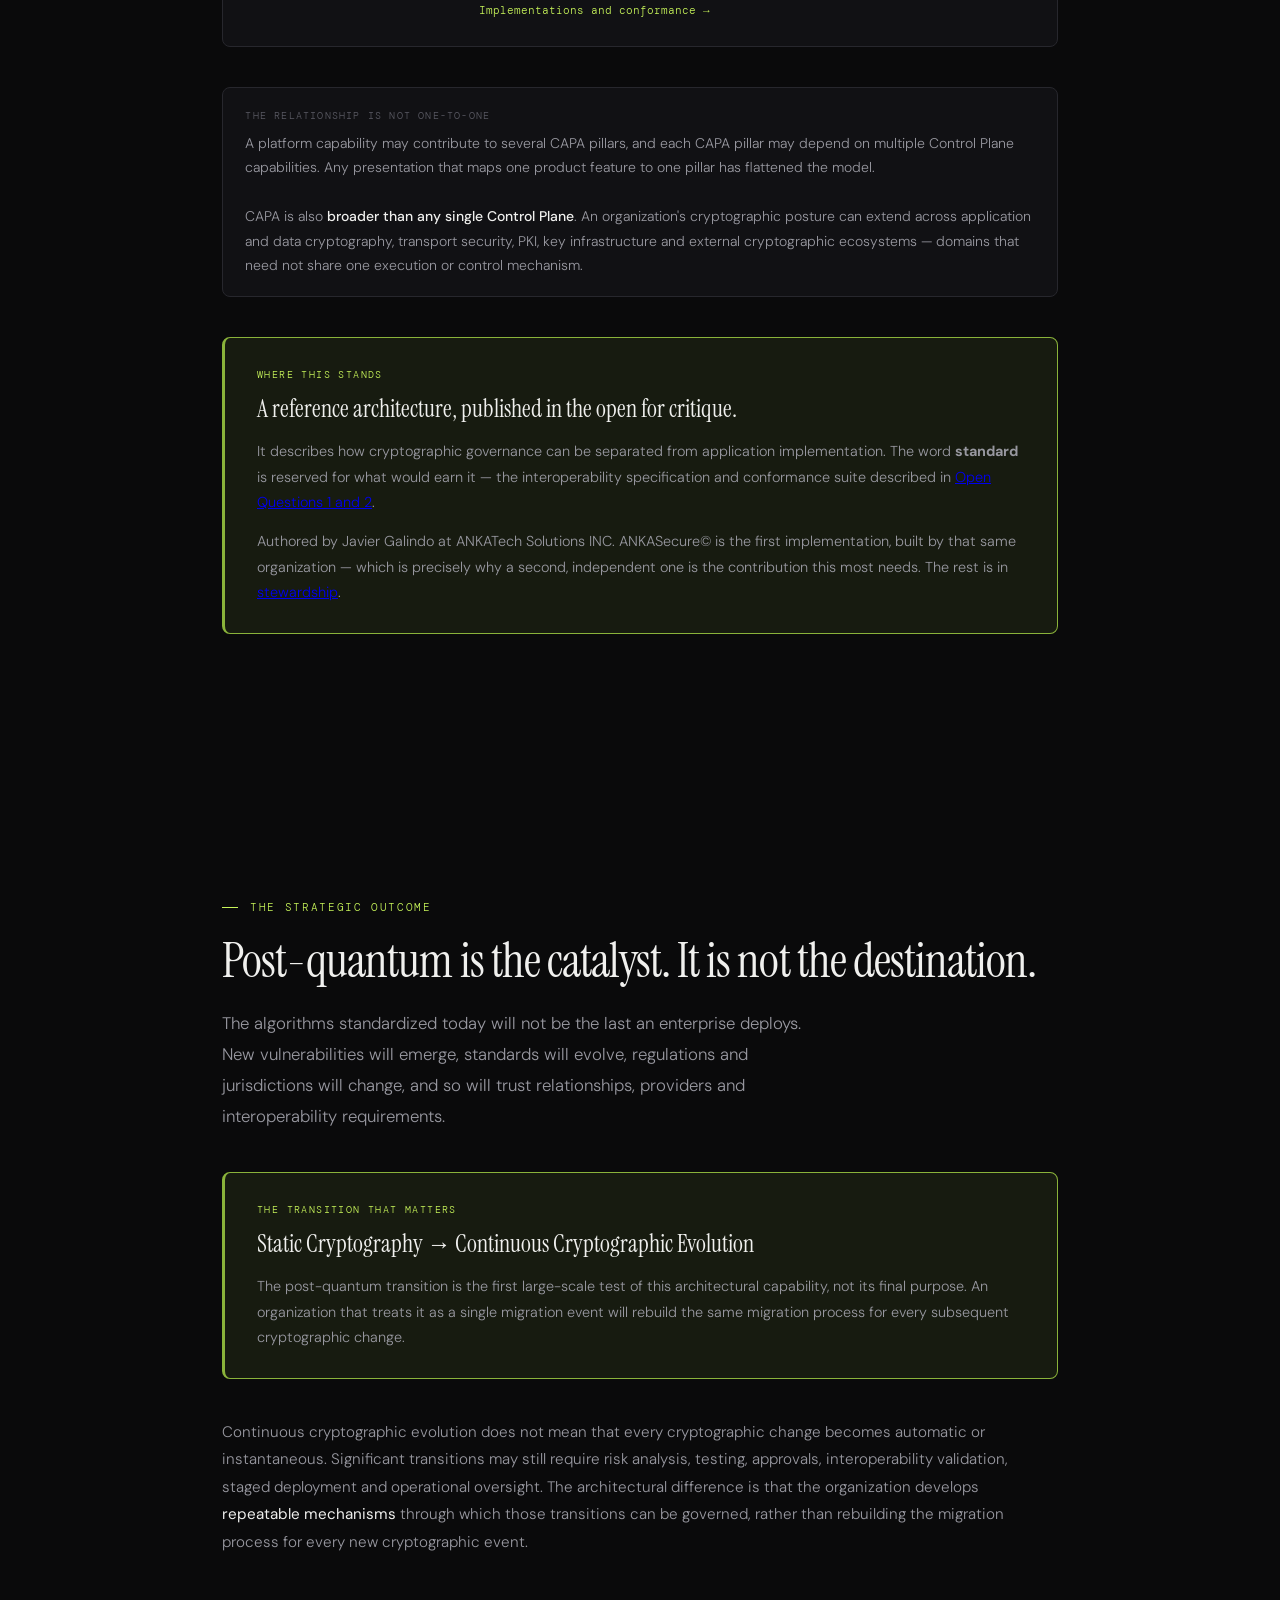
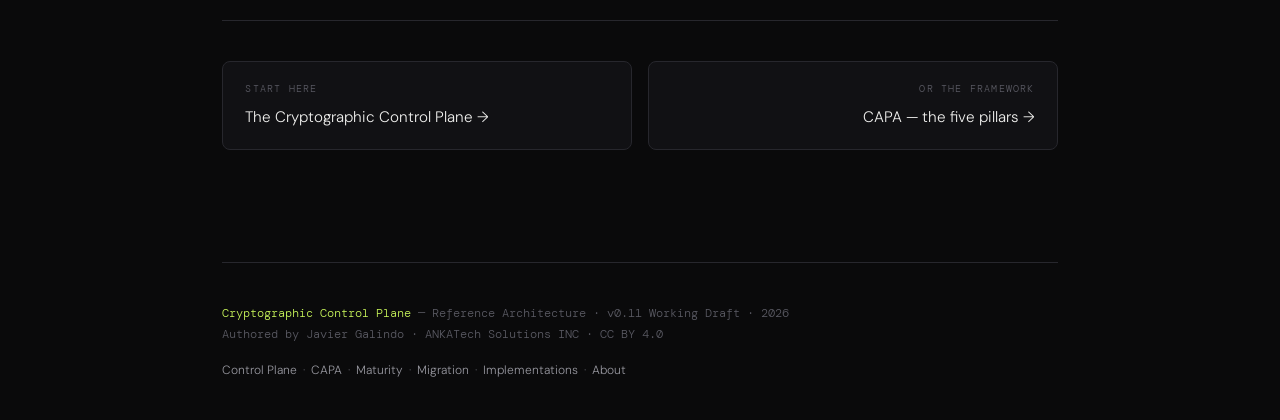
==== commit c7c345b4: "fix: state the position without the drumbeat of negations Two surfaces stated the same facts more ti" ====
--- a/index.html
+++ b/index.html
@@ -381,10 +381,10 @@
     </div>
 
     <div class="callout">
-      <span class="callout-label">Status of this document</span>
-      <p>This is a reference architecture. It is not a standard.</p>
-      <p>The word <strong>standard</strong> is deliberately not used for this material. It is reserved for an interoperability specification and a conformance suite that do not exist yet — they are Open Questions 1 and 2. No body has ratified this document, and no one certifies implementations of it.</p>
-      <p>It is authored by Javier Galindo at ANKATech Solutions INC, and ANKASecure© is currently its only implementation. What would change that is written down in <a href="/about/">stewardship</a>: independent implementations, and people willing to argue with the substance.</p>
+      <span class="callout-label">Where this stands</span>
+      <p>A reference architecture, published in the open for critique.</p>
+      <p>It describes how cryptographic governance can be separated from application implementation. The word <strong>standard</strong> is reserved for what would earn it — the interoperability specification and conformance suite described in <a href="/about/#open-questions">Open Questions 1 and 2</a>.</p>
+      <p>Authored by Javier Galindo at ANKATech Solutions INC. ANKASecure© is the first implementation, built by that same organization — which is precisely why a second, independent one is the contribution this most needs. The rest is in <a href="/about/">stewardship</a>.</p>
     </div>
   </div>
 </section>
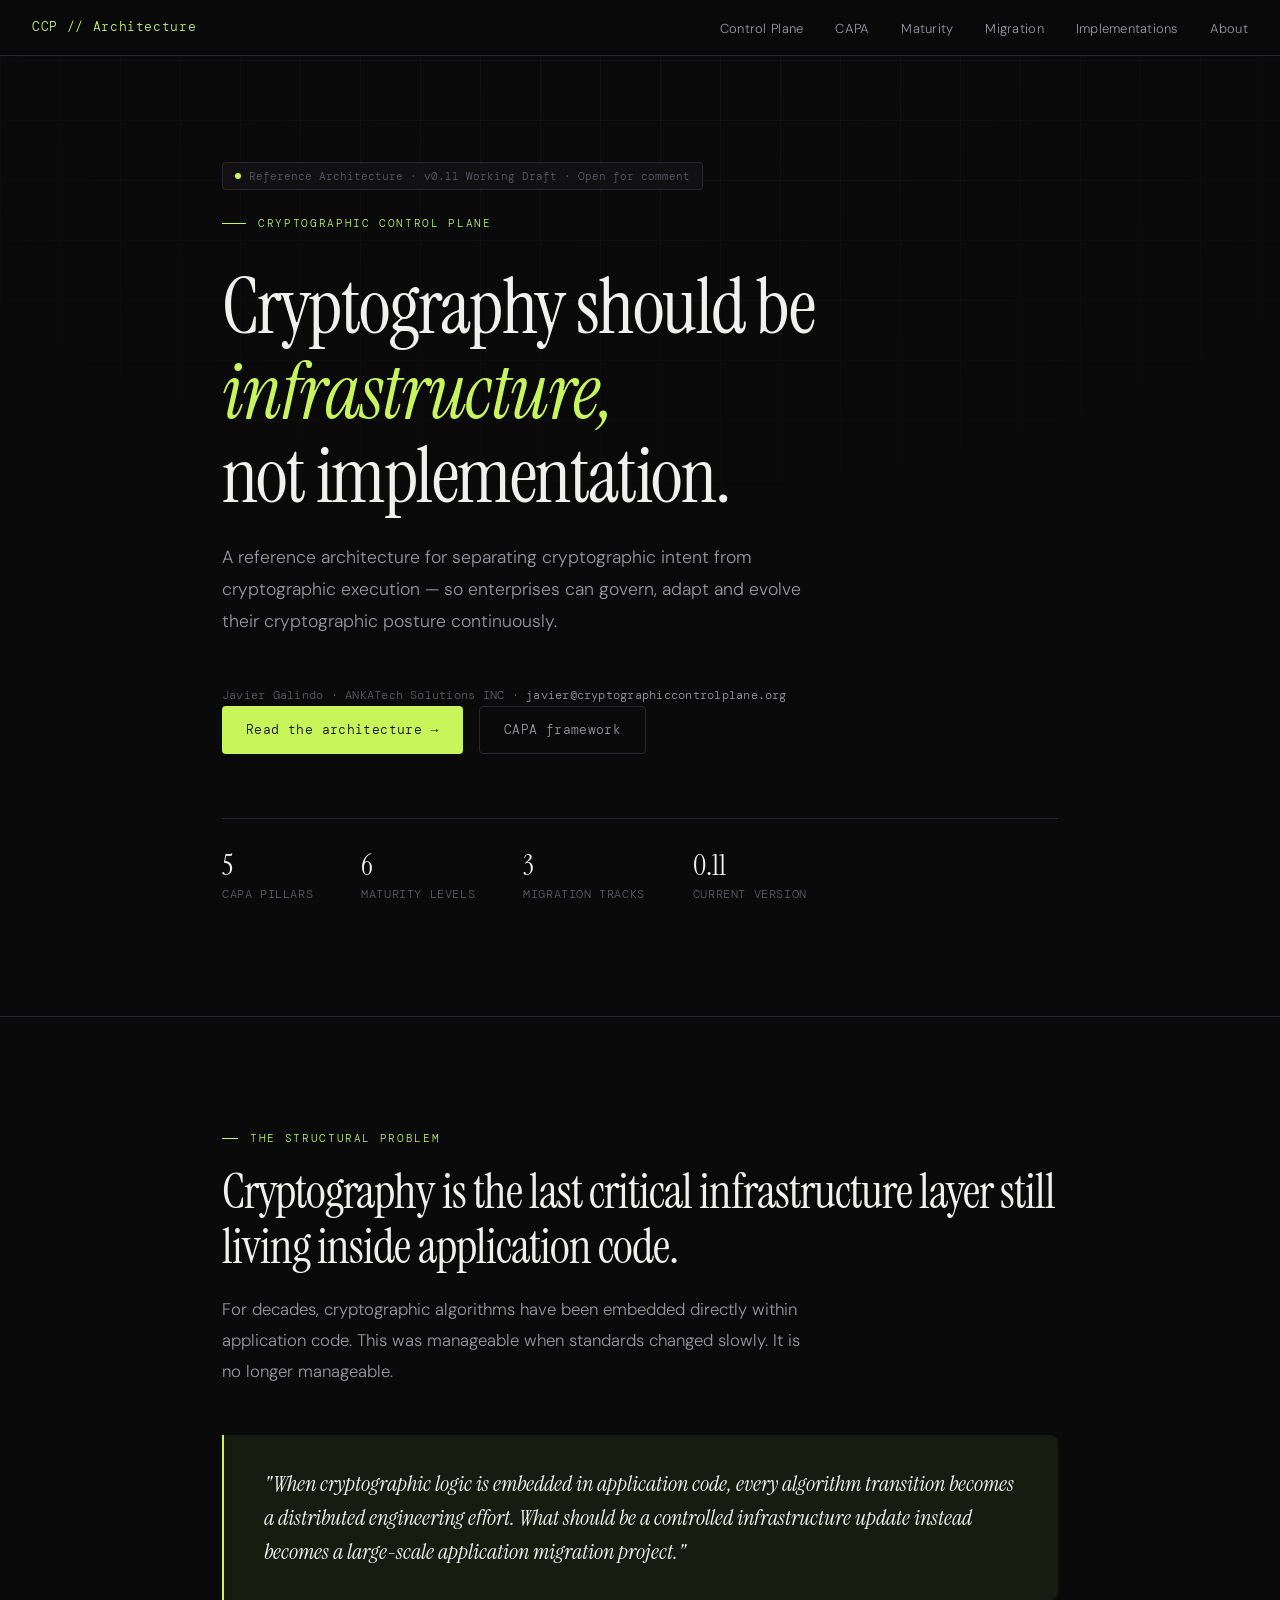
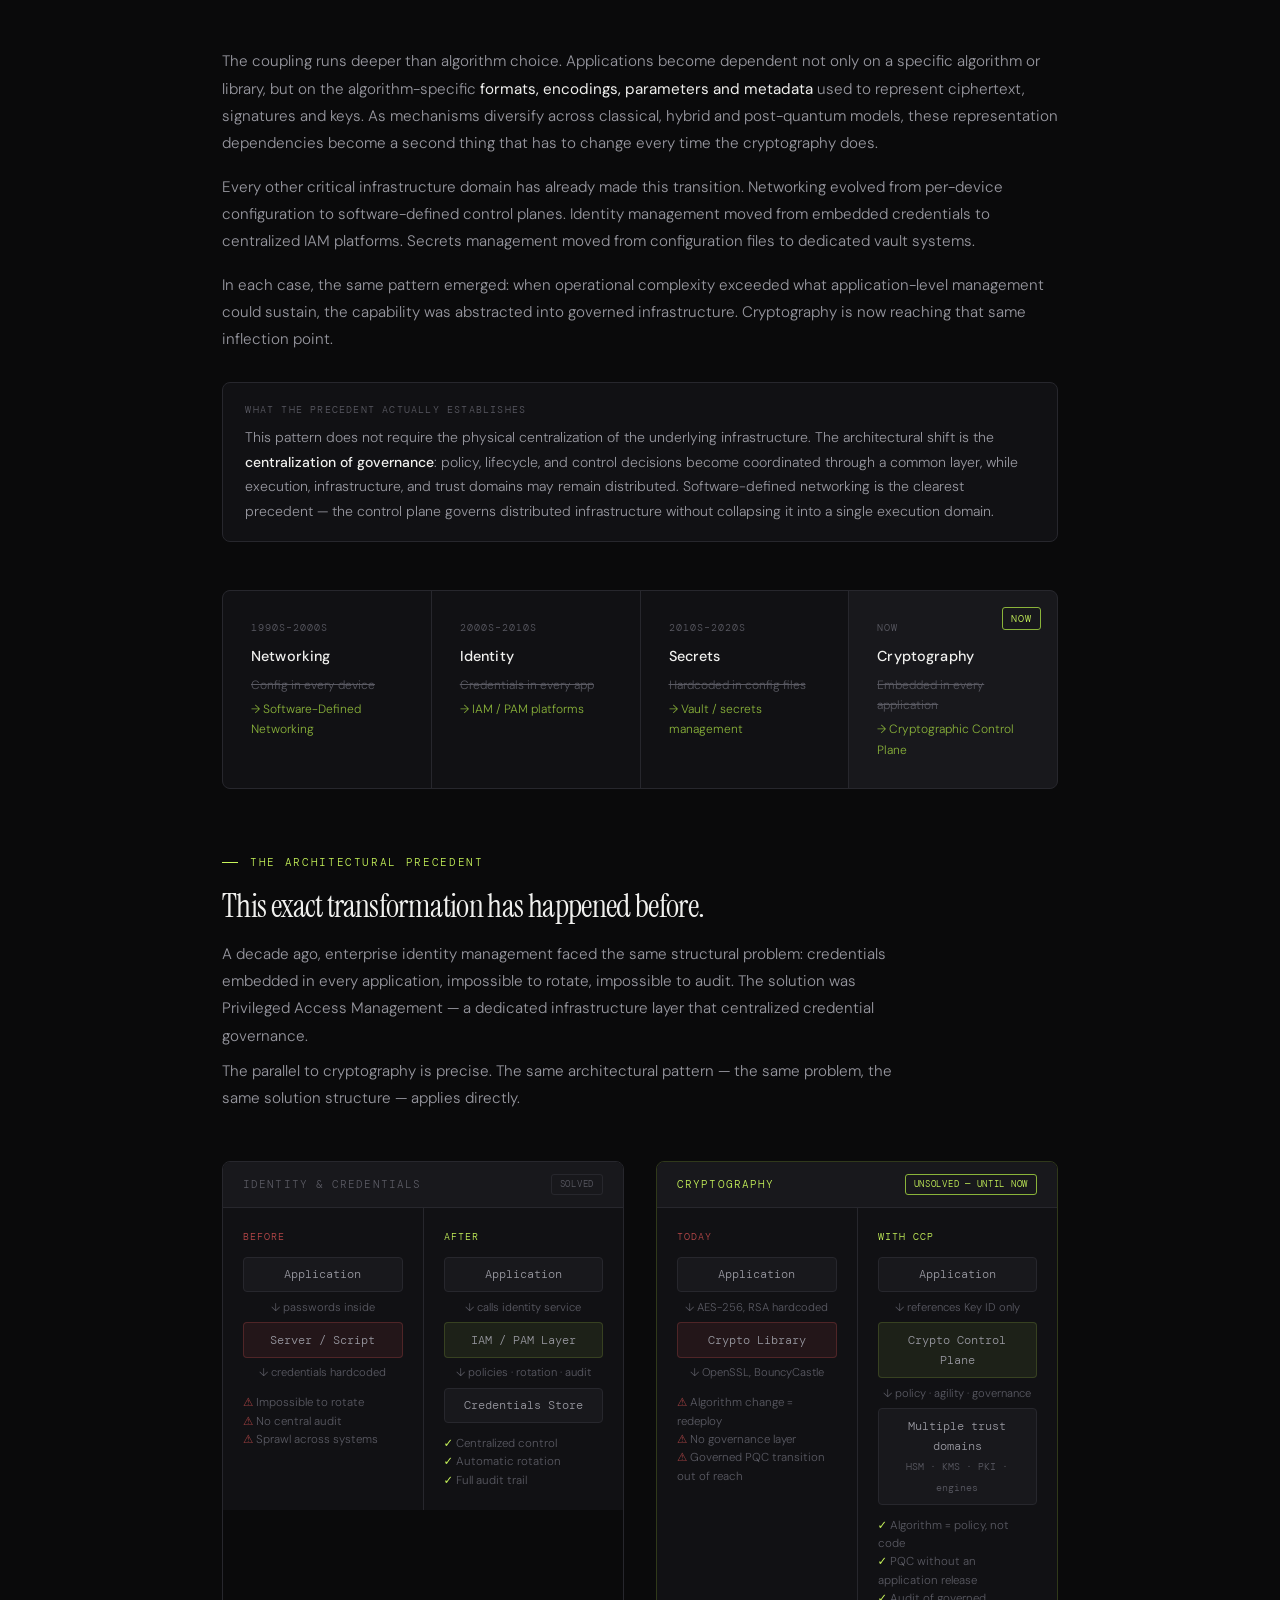
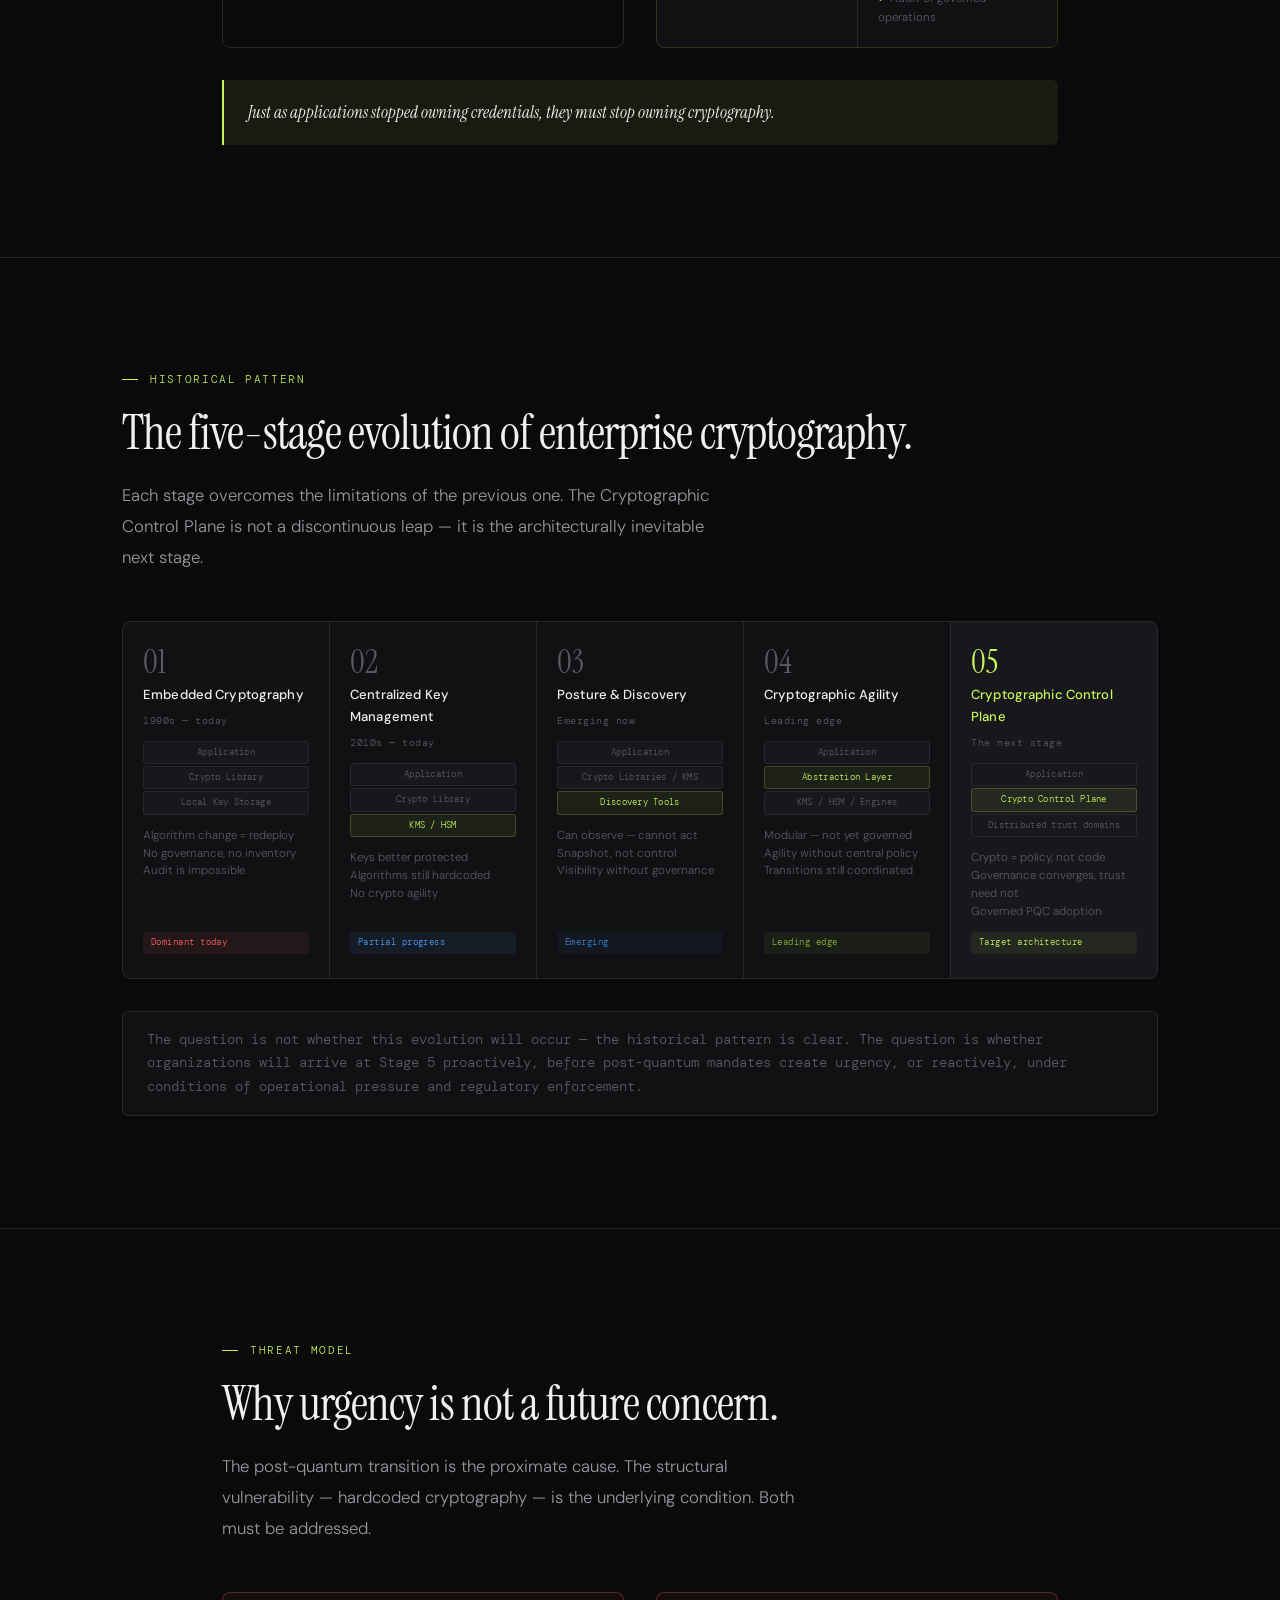
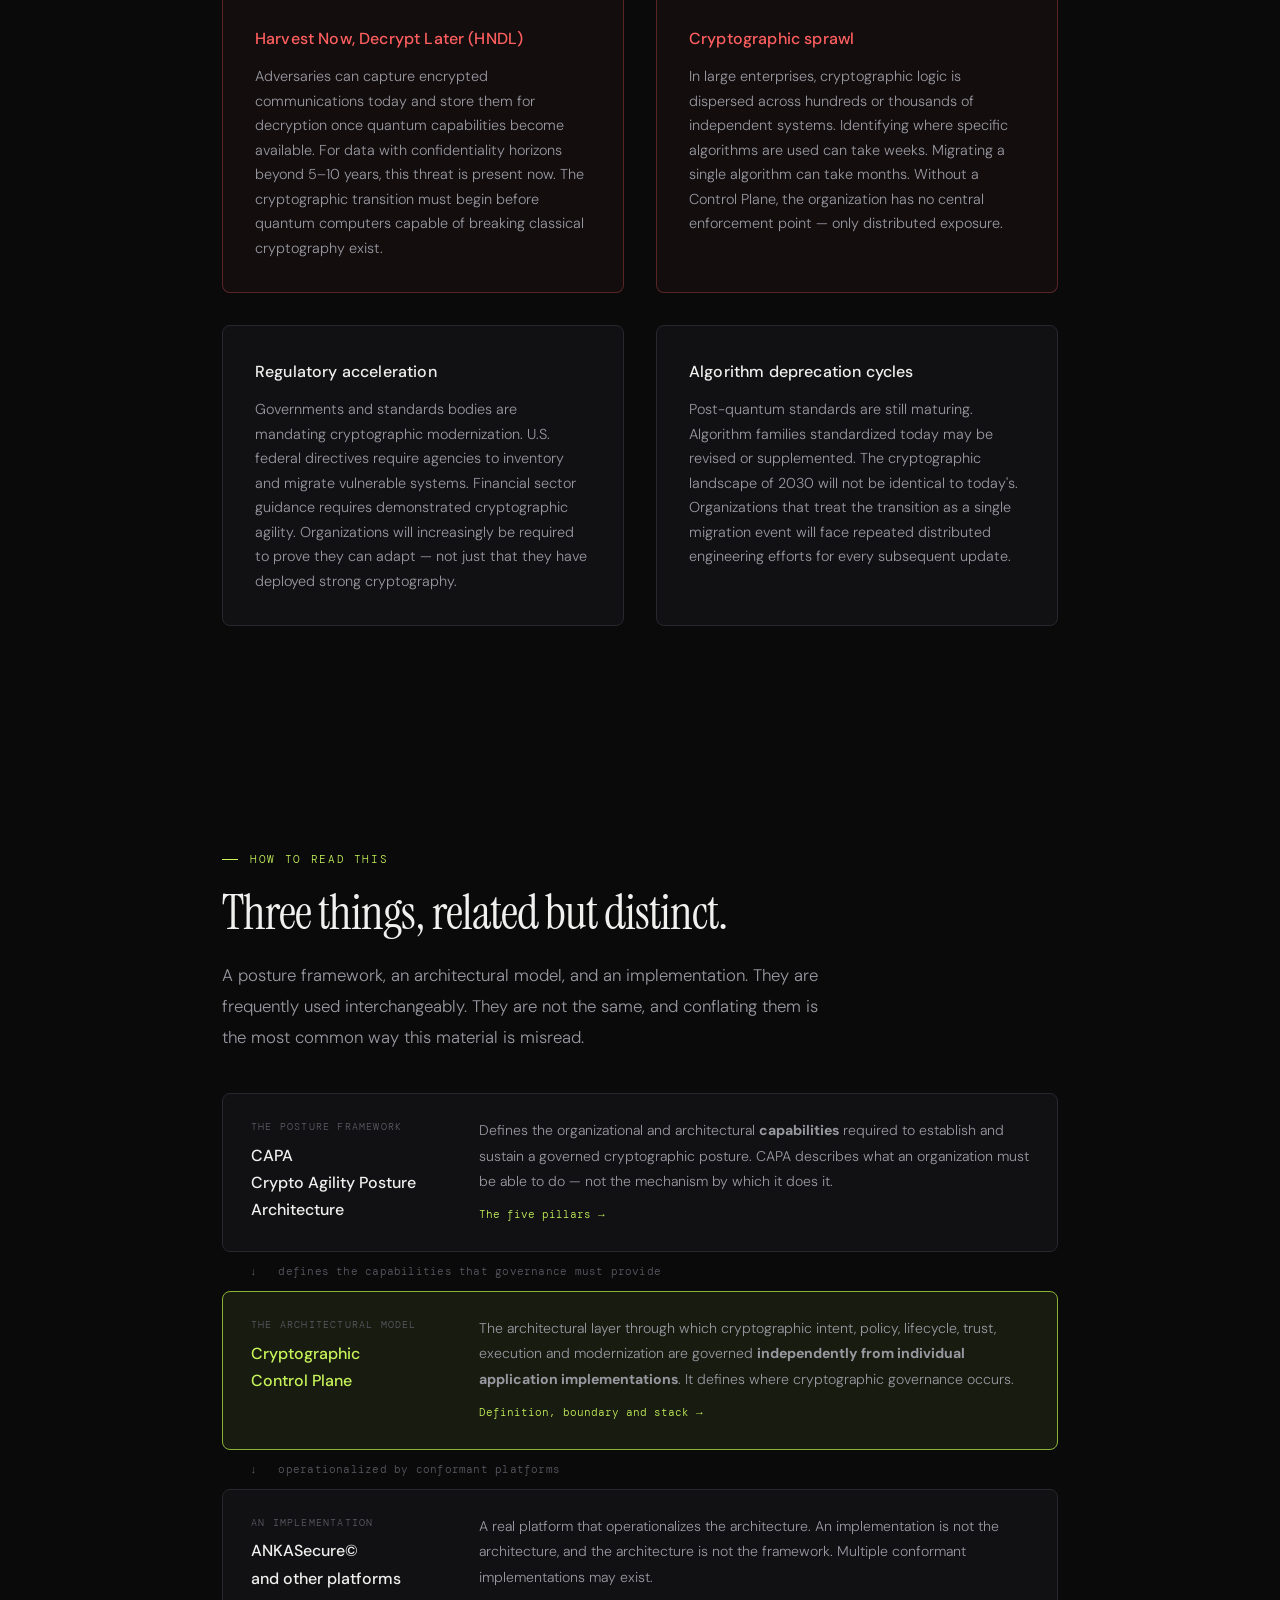
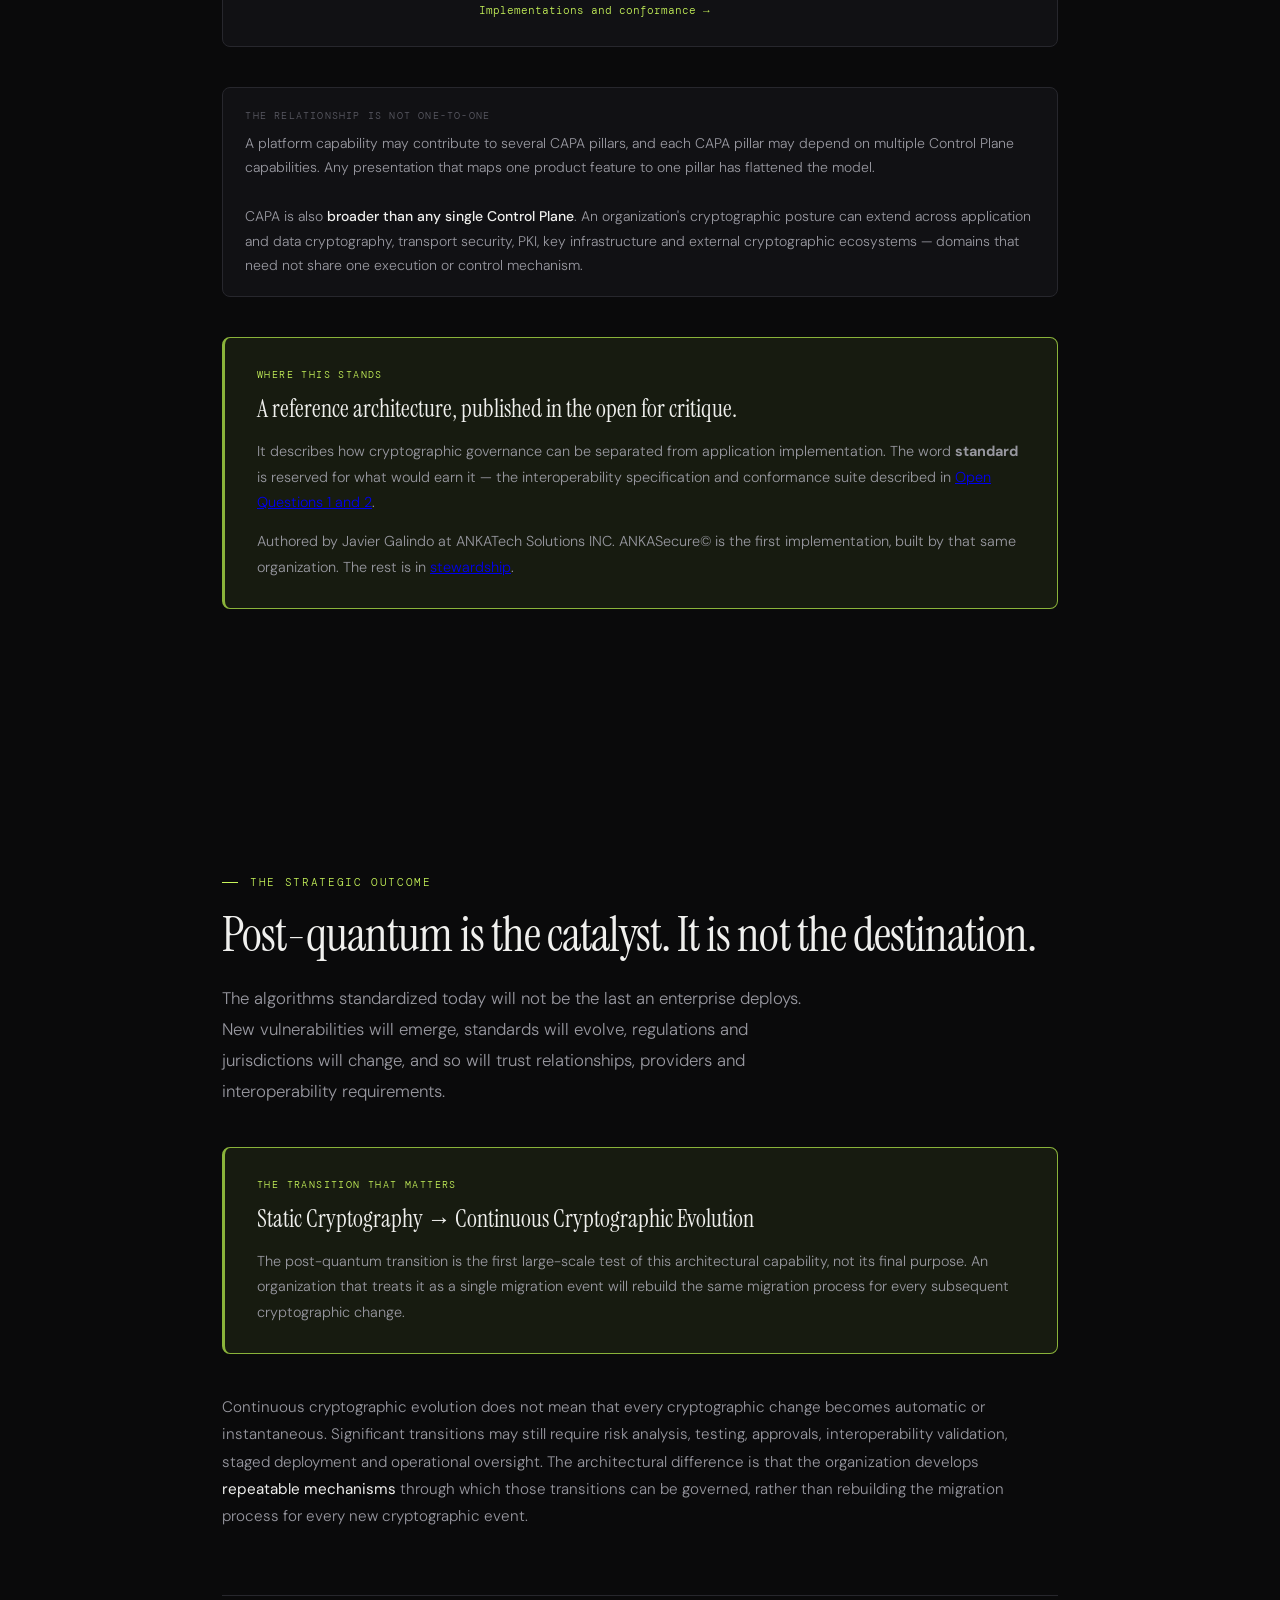
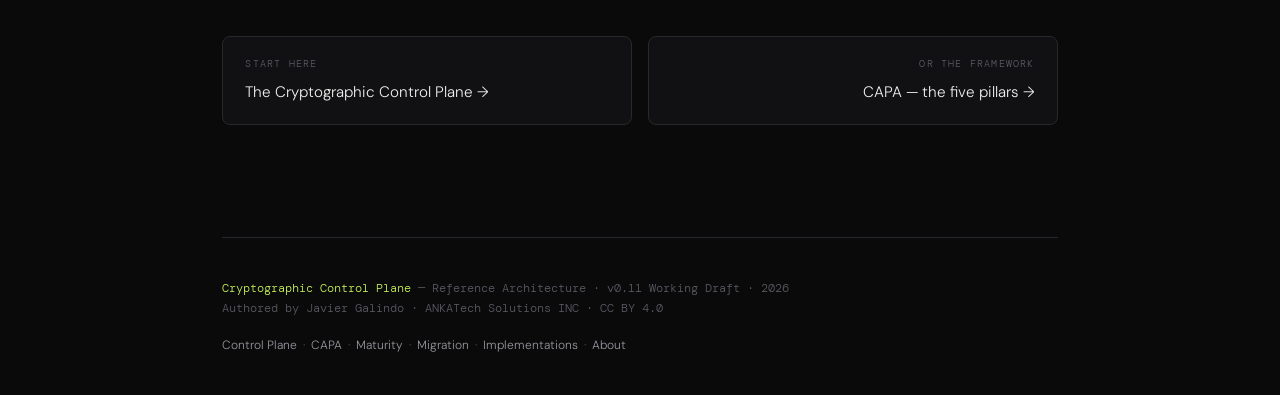
==== commit dfbe0cc5: "fix: state the provenance on the home page without arguing from it The home status block and the REA" ====
--- a/index.html
+++ b/index.html
@@ -384,7 +384,7 @@
       <span class="callout-label">Where this stands</span>
       <p>A reference architecture, published in the open for critique.</p>
       <p>It describes how cryptographic governance can be separated from application implementation. The word <strong>standard</strong> is reserved for what would earn it — the interoperability specification and conformance suite described in <a href="/about/#open-questions">Open Questions 1 and 2</a>.</p>
-      <p>Authored by Javier Galindo at ANKATech Solutions INC. ANKASecure© is the first implementation, built by that same organization — which is precisely why a second, independent one is the contribution this most needs. The rest is in <a href="/about/">stewardship</a>.</p>
+      <p>Authored by Javier Galindo at ANKATech Solutions INC. ANKASecure© is the first implementation, built by that same organization. The rest is in <a href="/about/">stewardship</a>.</p>
     </div>
   </div>
 </section>
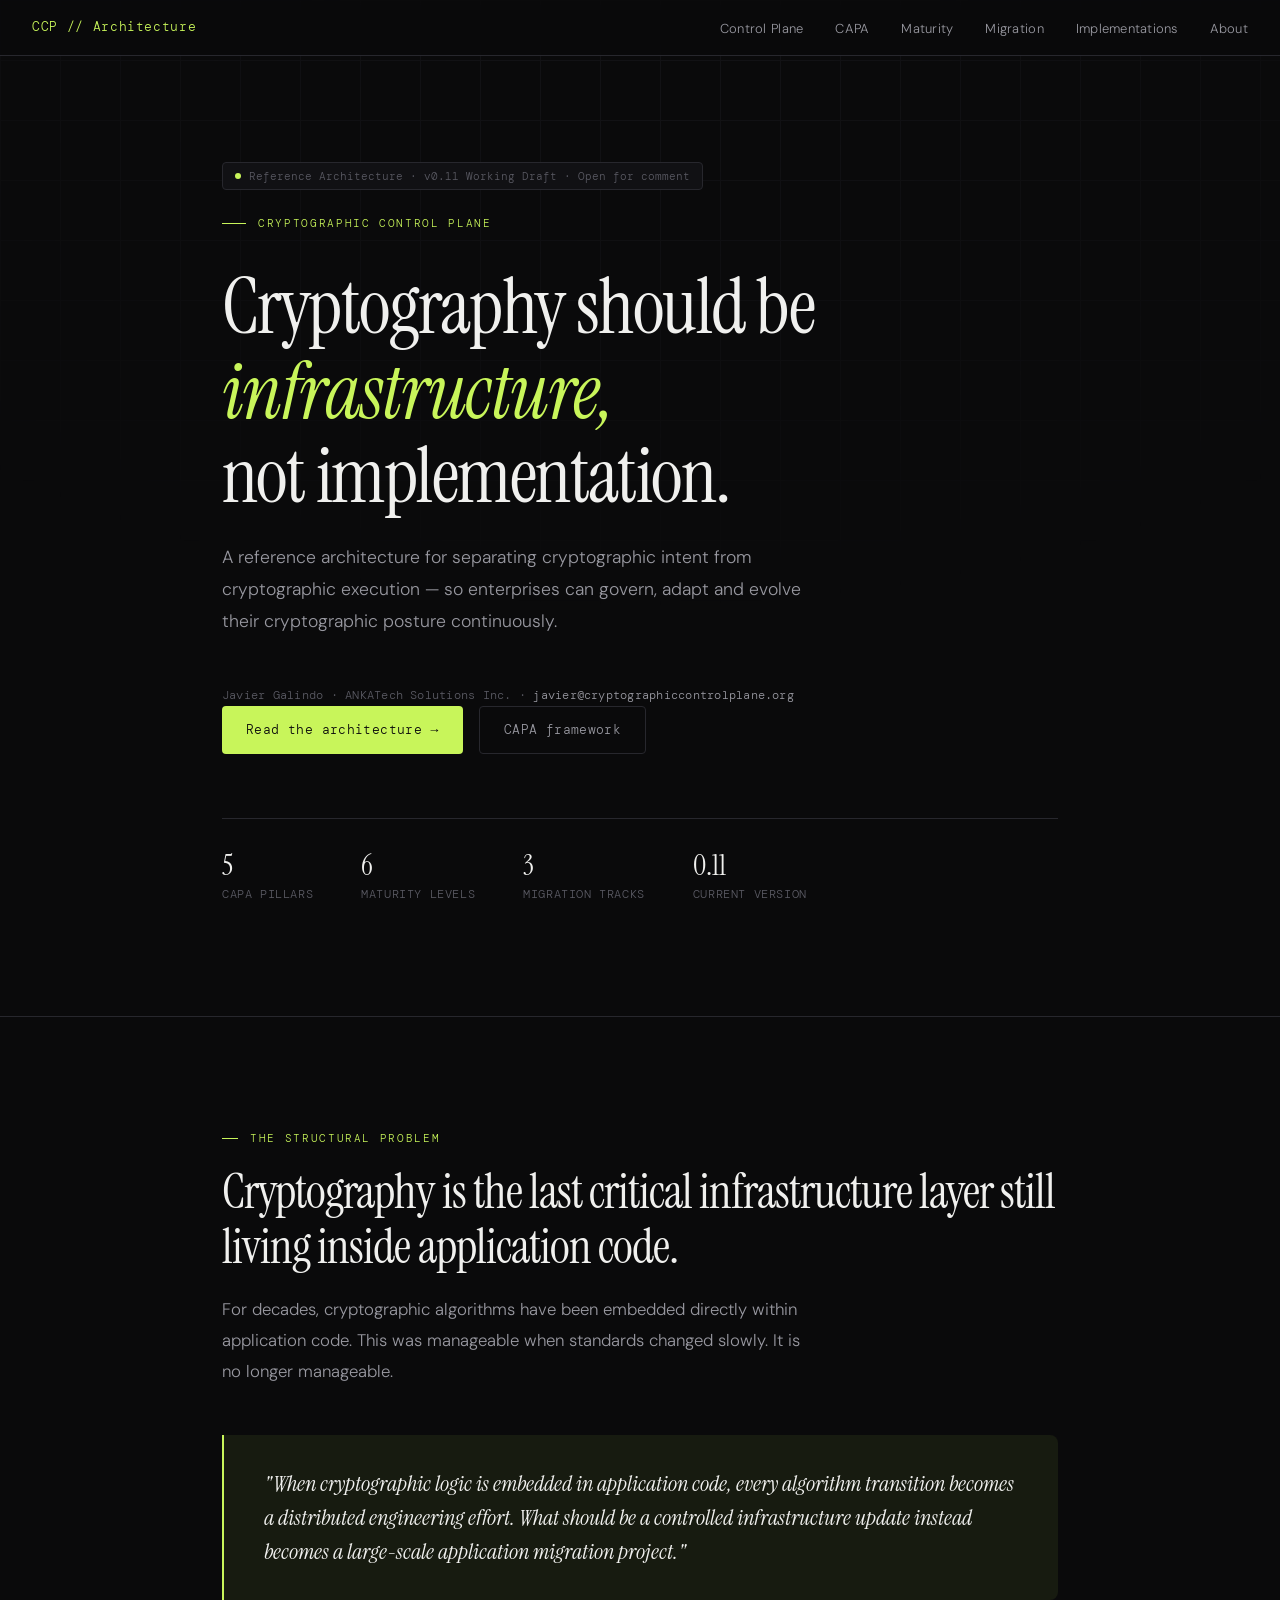
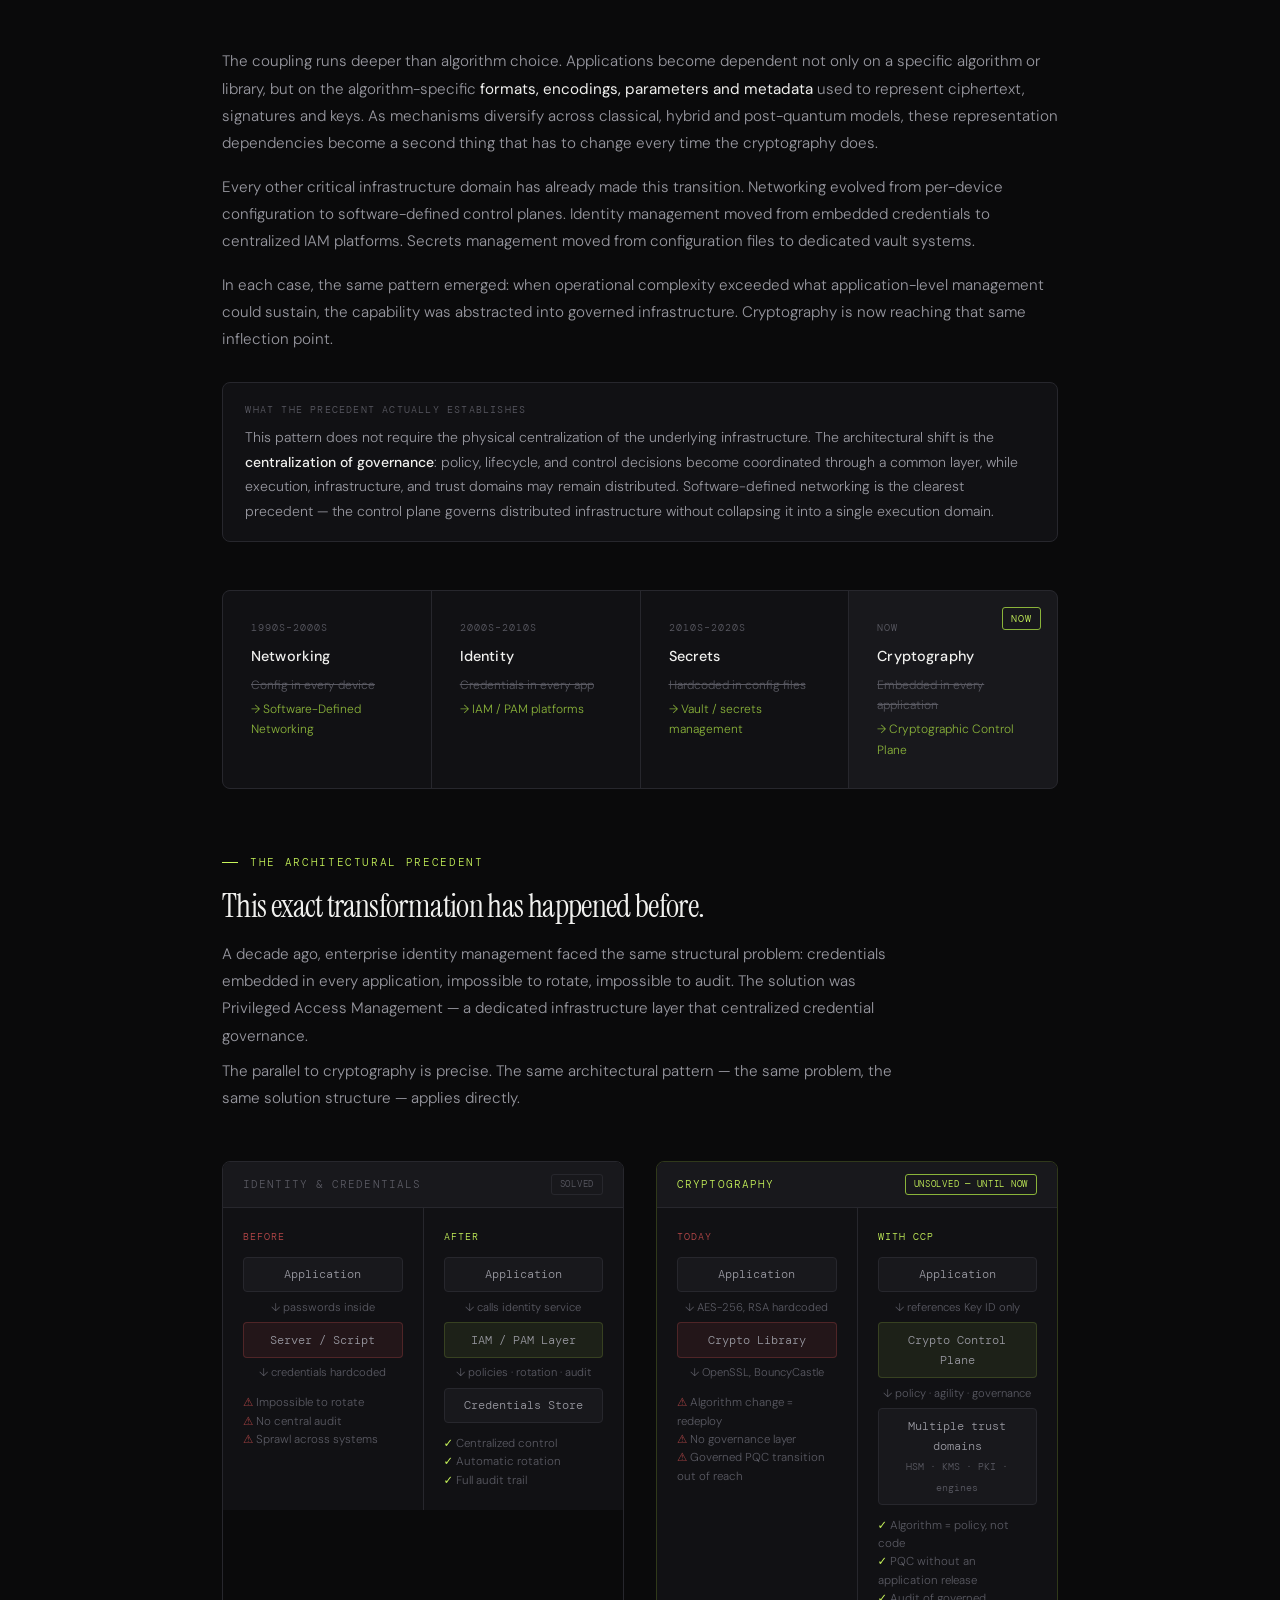
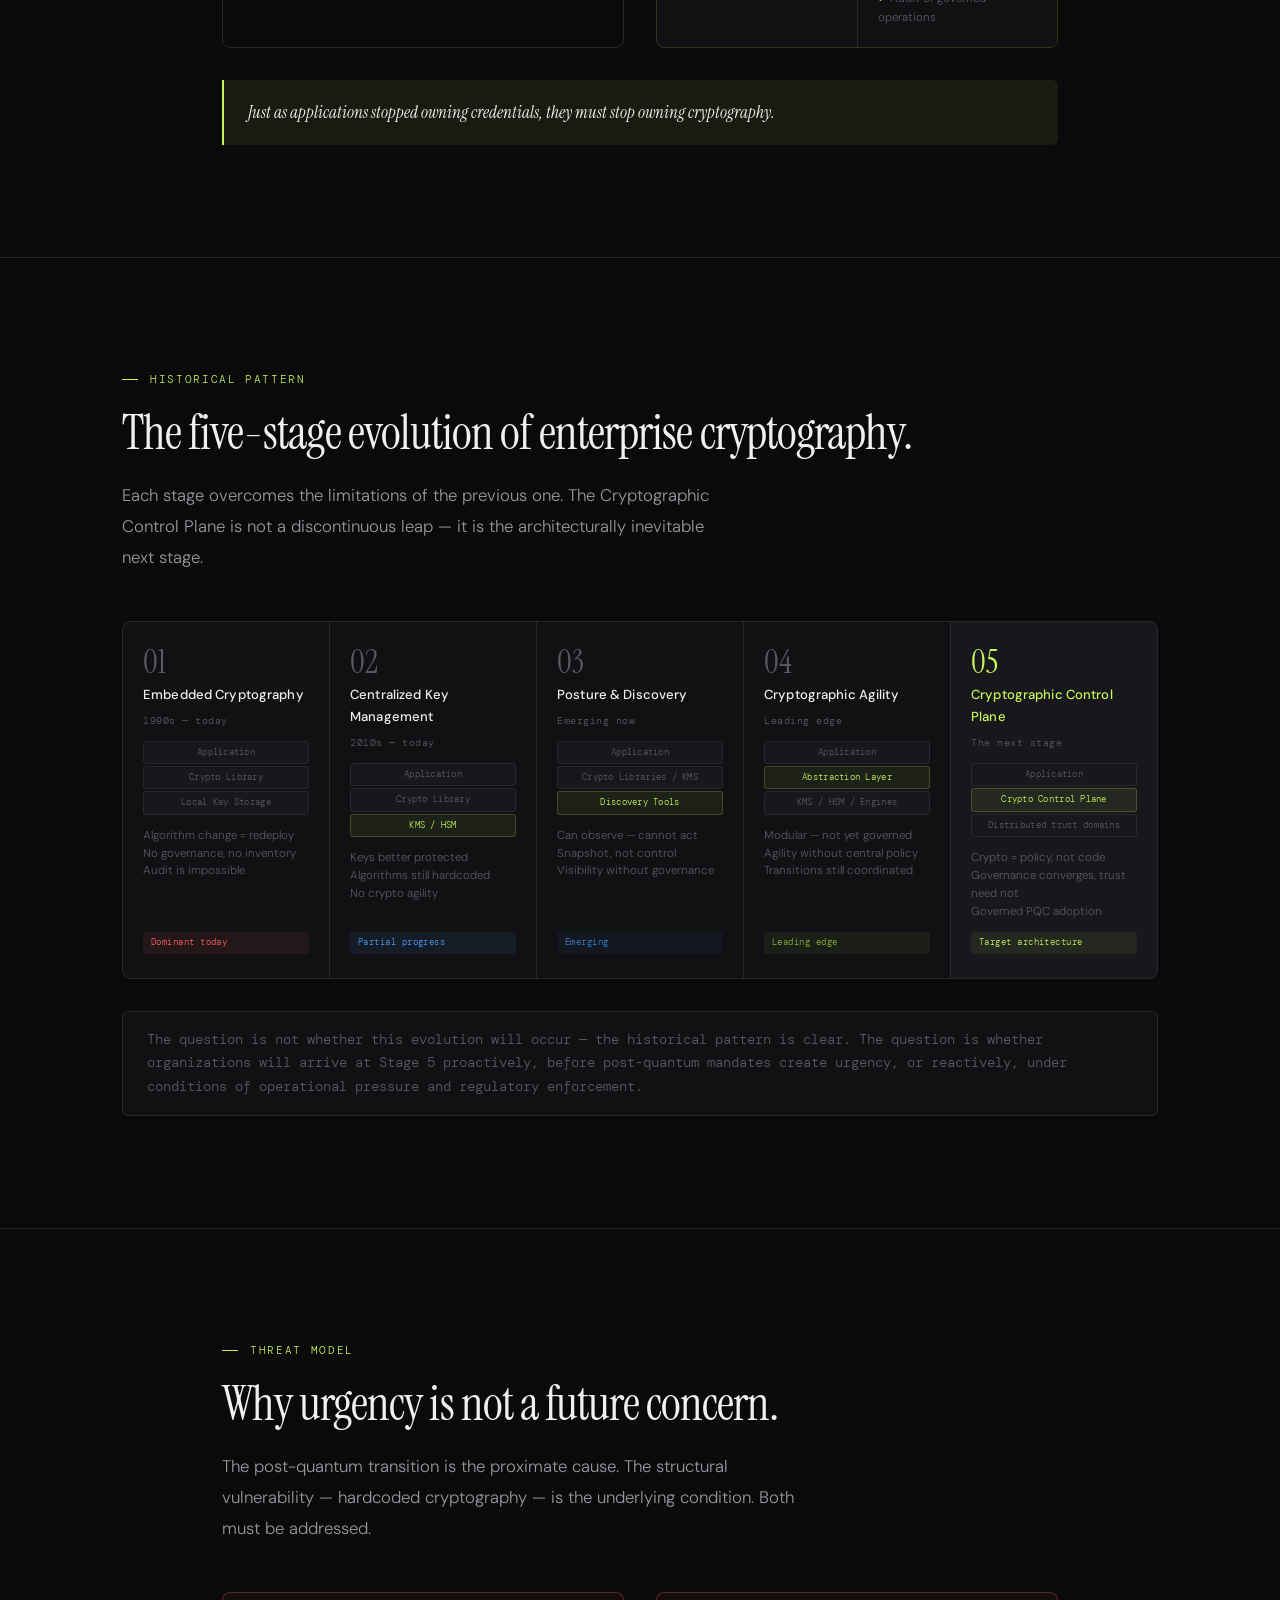
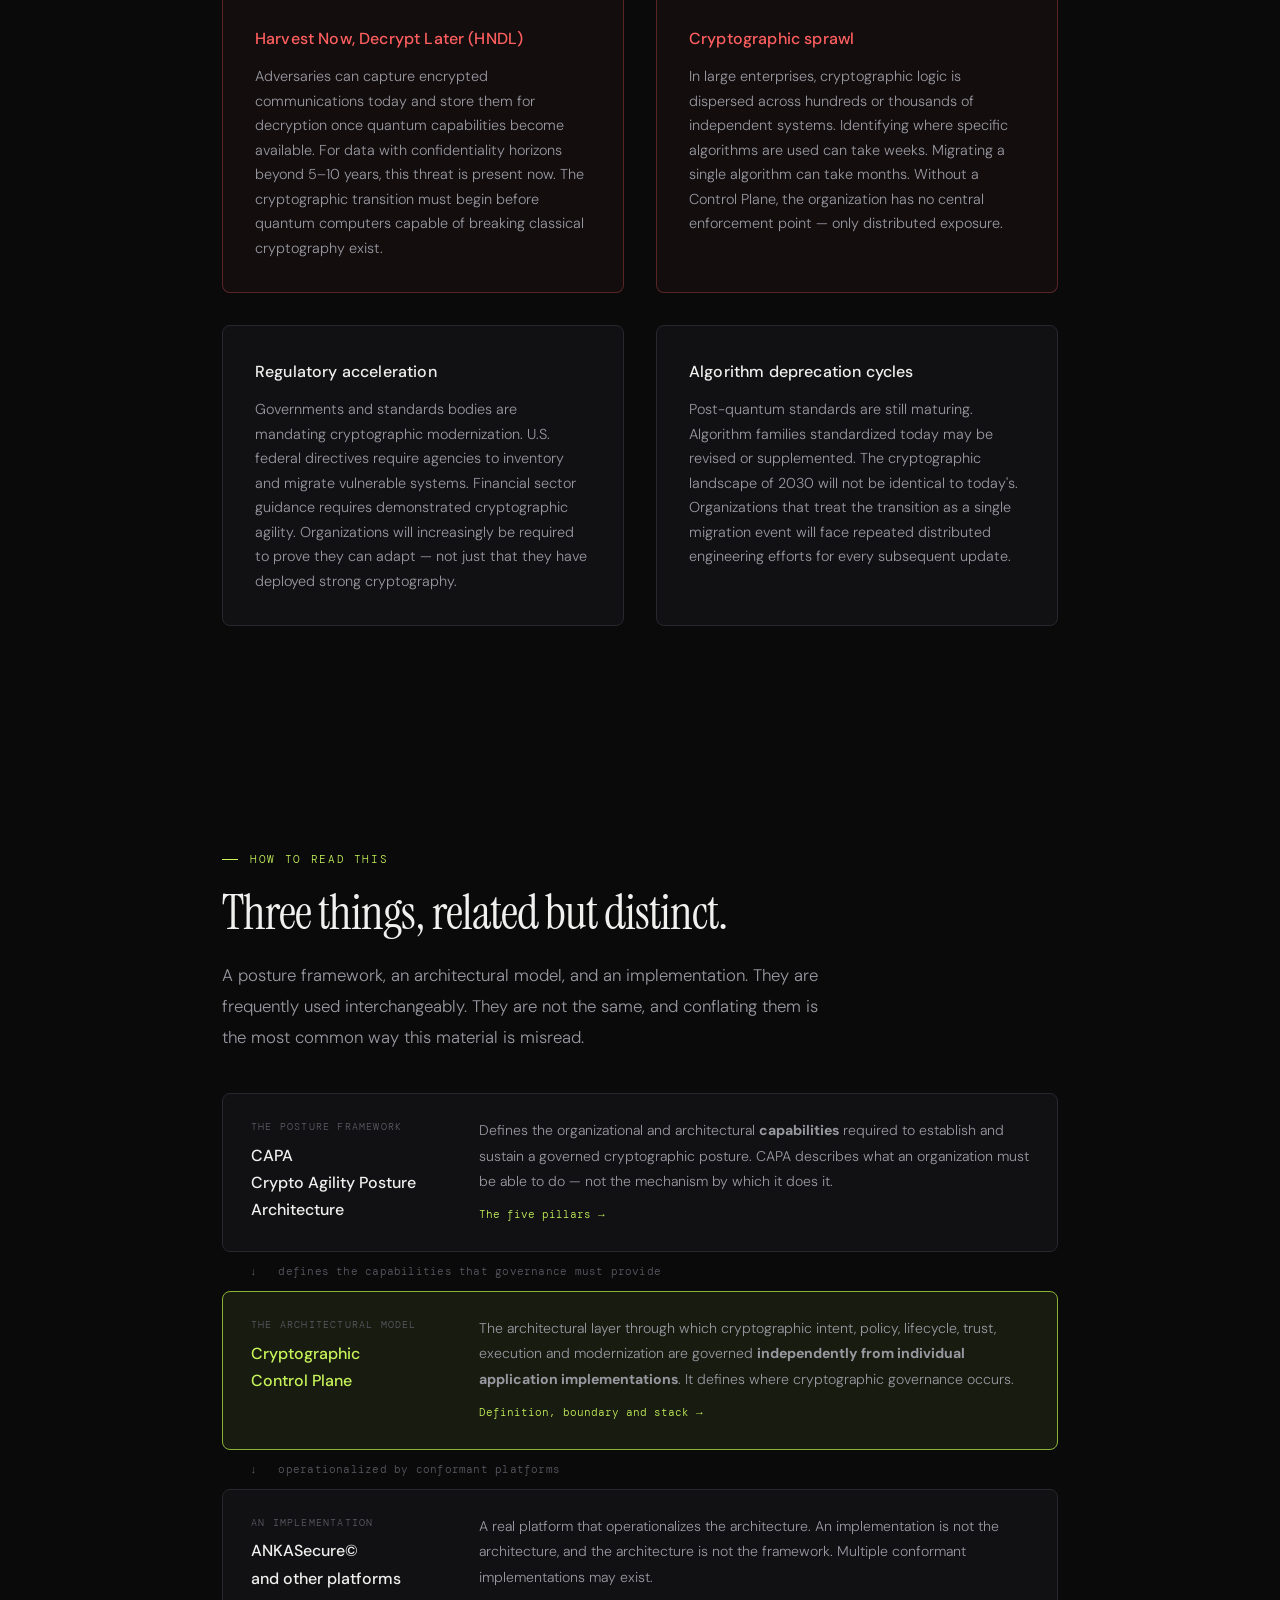
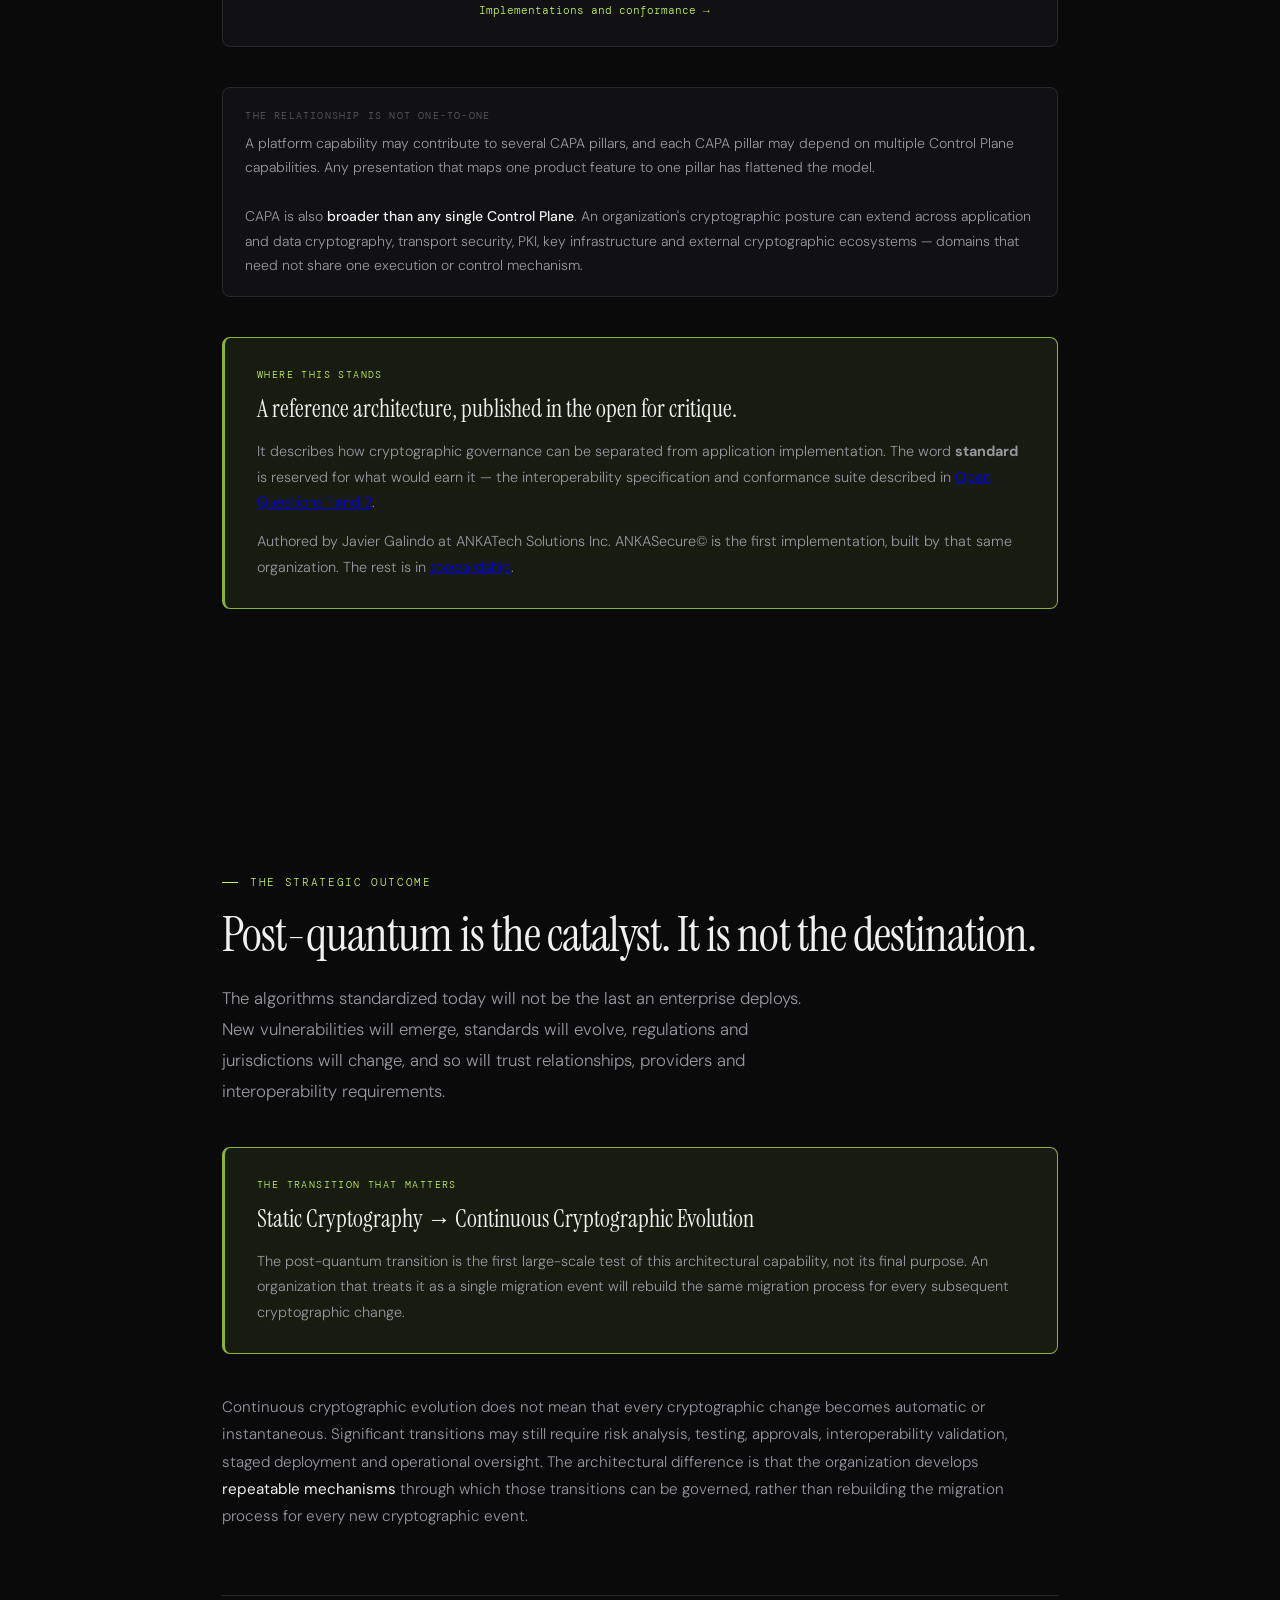
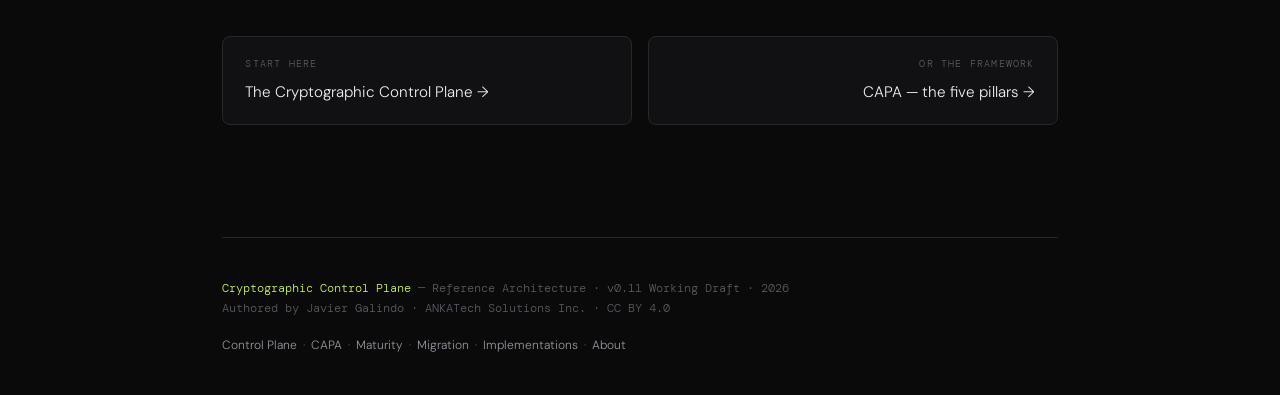
==== commit 5a2044df: "chore(docs): legal name ANKATech Solutions Inc. in the standard's attribution The site and documents" ====
--- a/index.html
+++ b/index.html
@@ -4,7 +4,7 @@
 <meta charset="UTF-8">
 <meta name="viewport" content="width=device-width, initial-scale=1.0">
 <title>The Cryptographic Control Plane — A Reference Architecture</title>
-<meta name="description" content="A reference architecture for continuous cryptographic evolution. The Cryptographic Control Plane separates cryptographic intent from cryptographic execution. Authored by Javier Galindo, ANKATech Solutions INC.">
+<meta name="description" content="A reference architecture for continuous cryptographic evolution. The Cryptographic Control Plane separates cryptographic intent from cryptographic execution. Authored by Javier Galindo, ANKATech Solutions Inc.">
 <link rel="preconnect" href="https://fonts.googleapis.com">
 <link rel="preconnect" href="https://fonts.gstatic.com" crossorigin>
 <link href="https://fonts.googleapis.com/css2?family=DM+Mono:ital,wght@0,400;0,500;1,400&family=Instrument+Serif:ital@0;1&family=DM+Sans:ital,opsz,wght@0,9..40,300;0,9..40,400;0,9..40,500;1,9..40,300&display=swap" rel="stylesheet">
@@ -38,7 +38,7 @@
     <p class="hero-sub">
       A reference architecture for separating cryptographic intent from cryptographic execution — so enterprises can govern, adapt and evolve their cryptographic posture continuously.
     </p>
-    <p class="byline">Javier Galindo · ANKATech Solutions INC · <a href="mailto:javier@cryptographiccontrolplane.org">javier@cryptographiccontrolplane.org</a></p>
+    <p class="byline">Javier Galindo · ANKATech Solutions Inc. · <a href="mailto:javier@cryptographiccontrolplane.org">javier@cryptographiccontrolplane.org</a></p>
     <div class="hero-actions">
       <a href="/control-plane/" class="btn-primary">Read the architecture →</a>
       <a href="/capa/" class="btn-secondary">CAPA framework</a>
@@ -384,7 +384,7 @@
       <span class="callout-label">Where this stands</span>
       <p>A reference architecture, published in the open for critique.</p>
       <p>It describes how cryptographic governance can be separated from application implementation. The word <strong>standard</strong> is reserved for what would earn it — the interoperability specification and conformance suite described in <a href="/about/#open-questions">Open Questions 1 and 2</a>.</p>
-      <p>Authored by Javier Galindo at ANKATech Solutions INC. ANKASecure© is the first implementation, built by that same organization. The rest is in <a href="/about/">stewardship</a>.</p>
+      <p>Authored by Javier Galindo at ANKATech Solutions Inc. ANKASecure© is the first implementation, built by that same organization. The rest is in <a href="/about/">stewardship</a>.</p>
     </div>
   </div>
 </section>
@@ -424,7 +424,7 @@
   <footer>
     <div class="footer-left">
       <span>Cryptographic Control Plane</span> — Reference Architecture · v0.11 Working Draft · 2026<br>
-      Authored by Javier Galindo · ANKATech Solutions INC · CC BY 4.0
+      Authored by Javier Galindo · ANKATech Solutions Inc. · CC BY 4.0
     </div>
     <div class="footer-right">
       <a href="/control-plane/">Control Plane</a> &nbsp;·&nbsp;
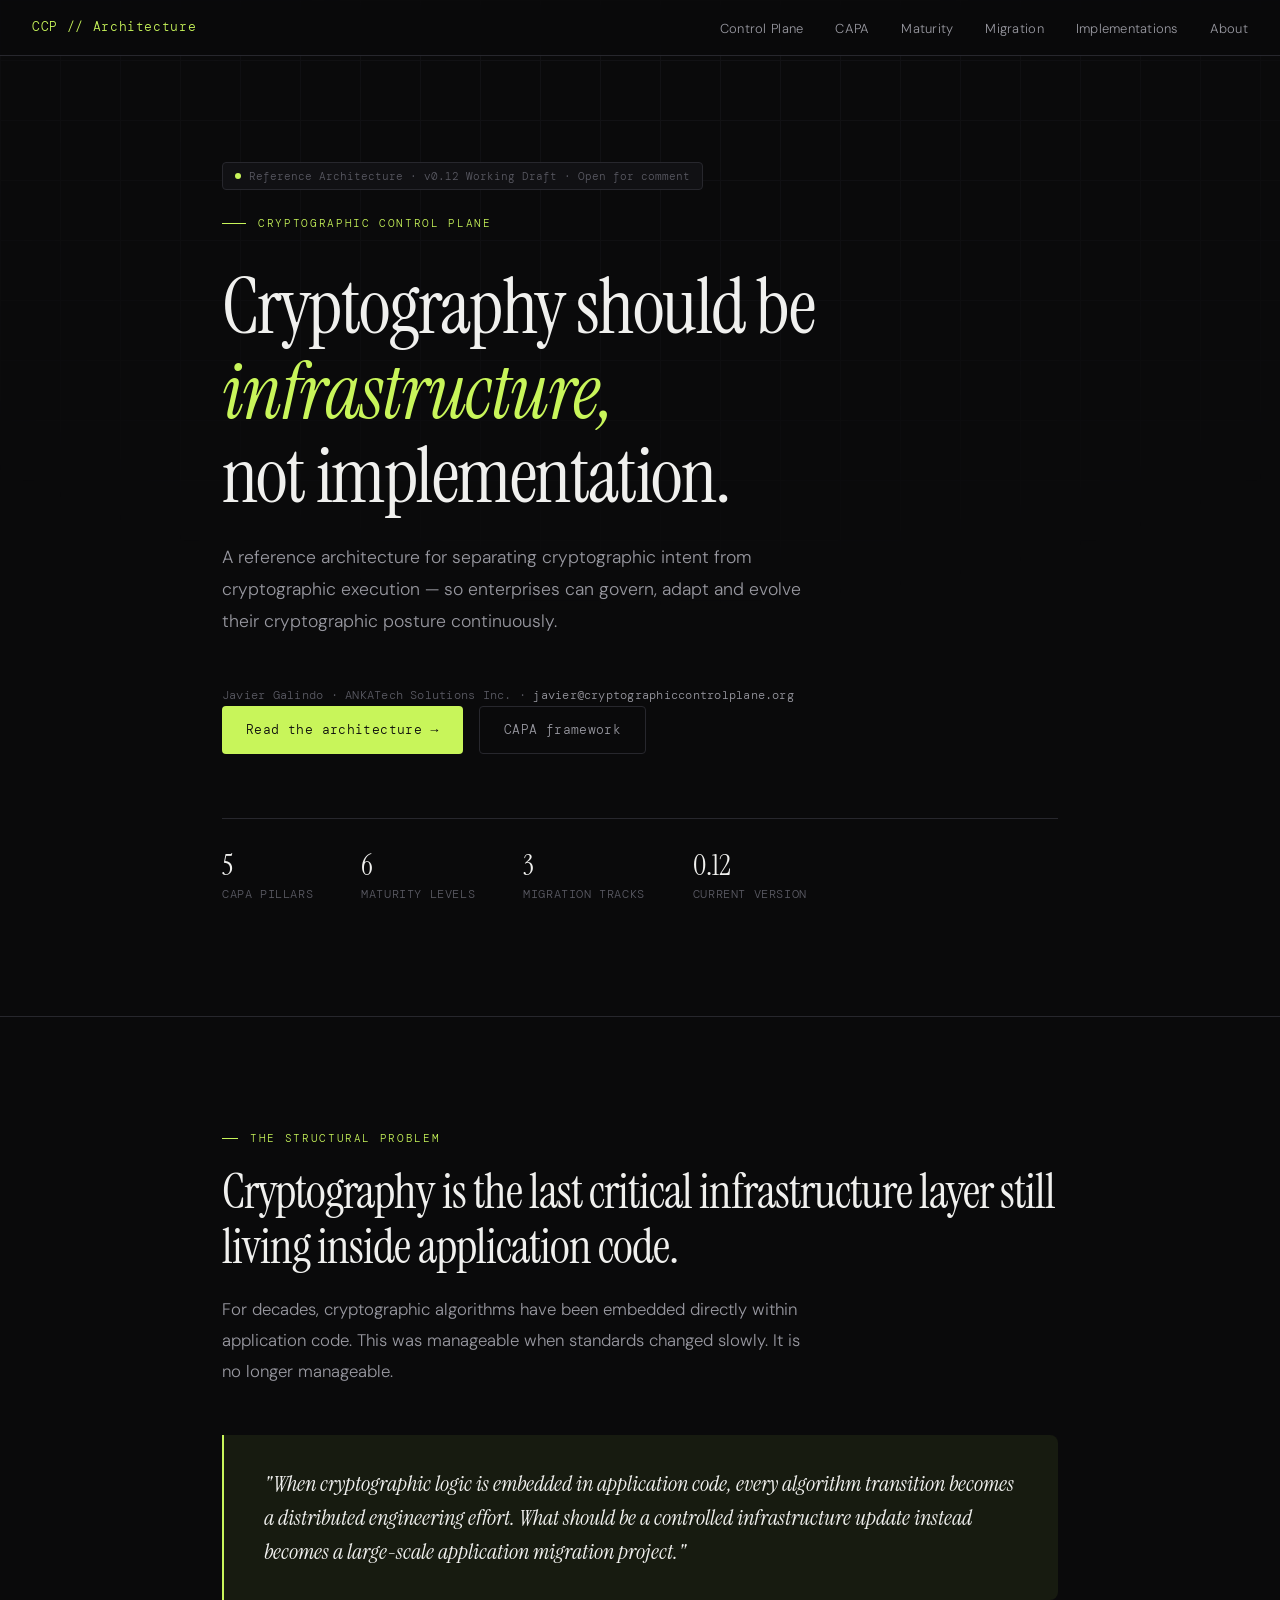
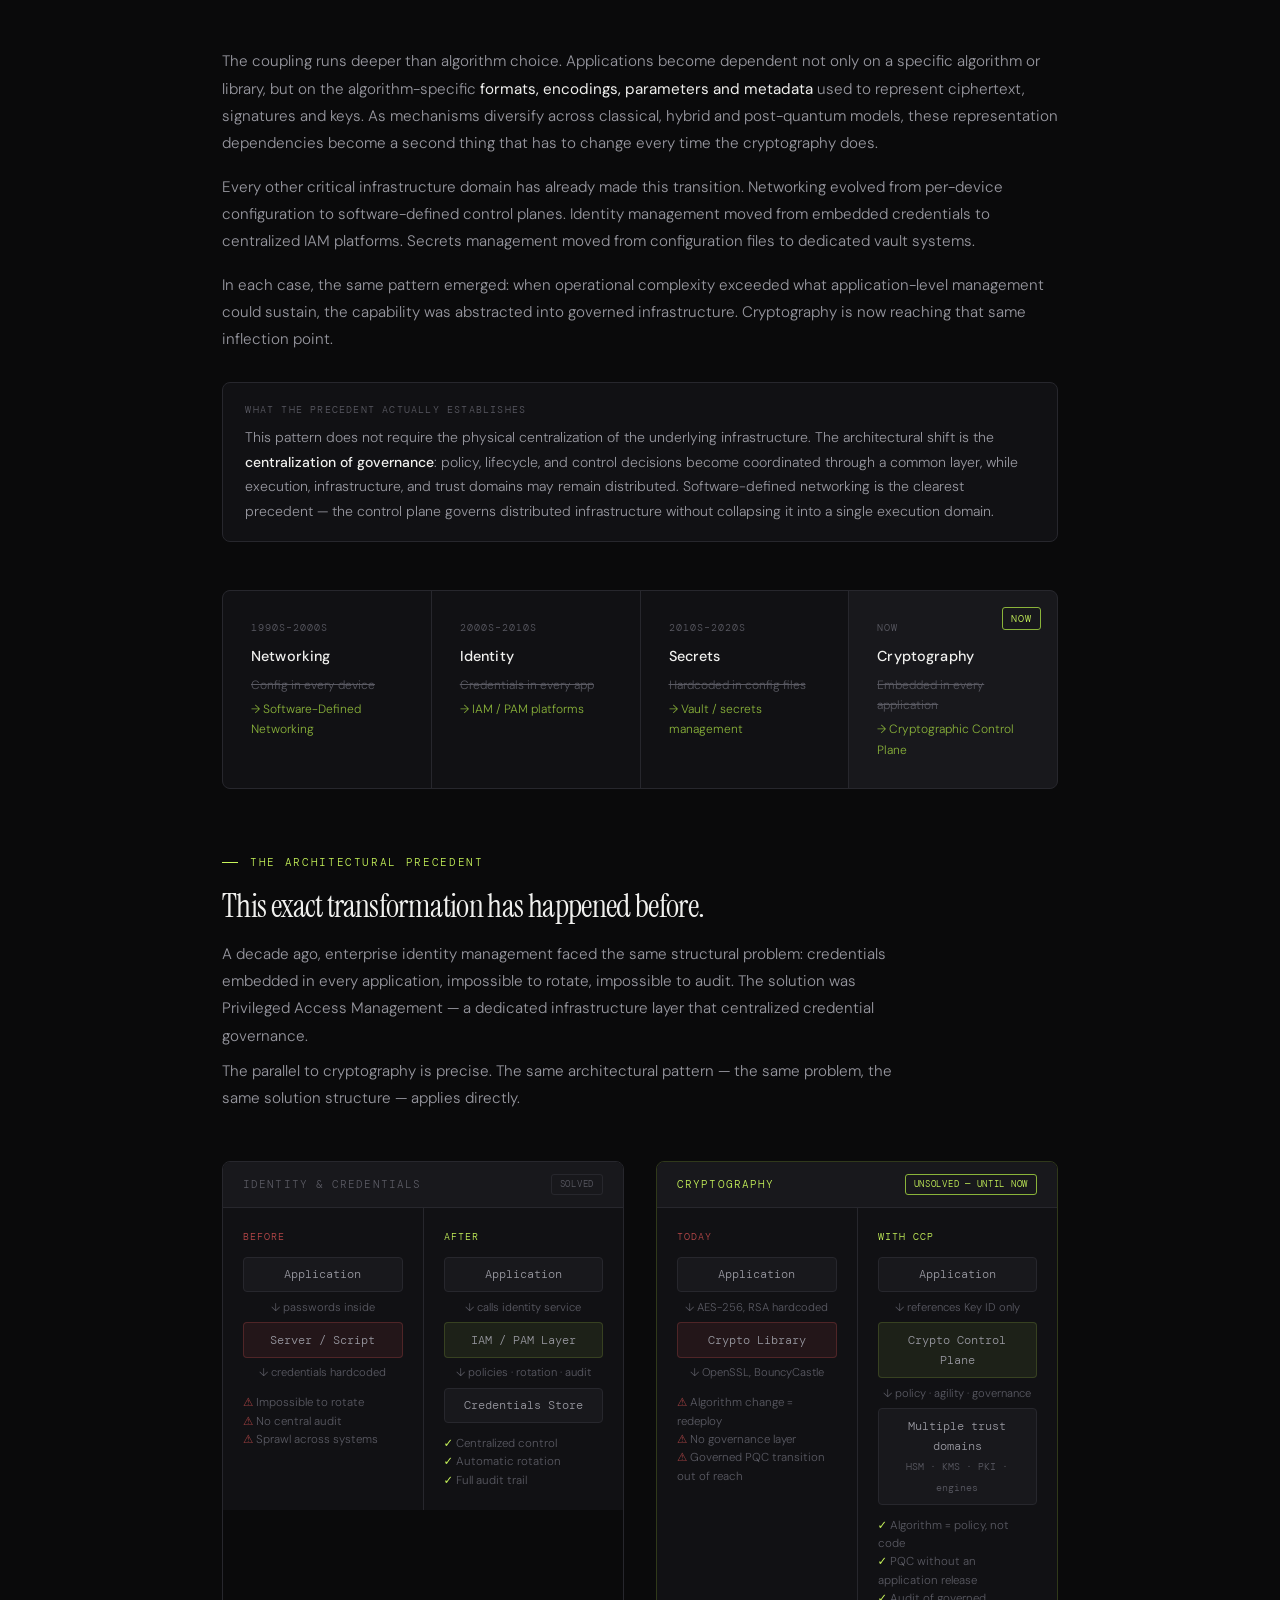
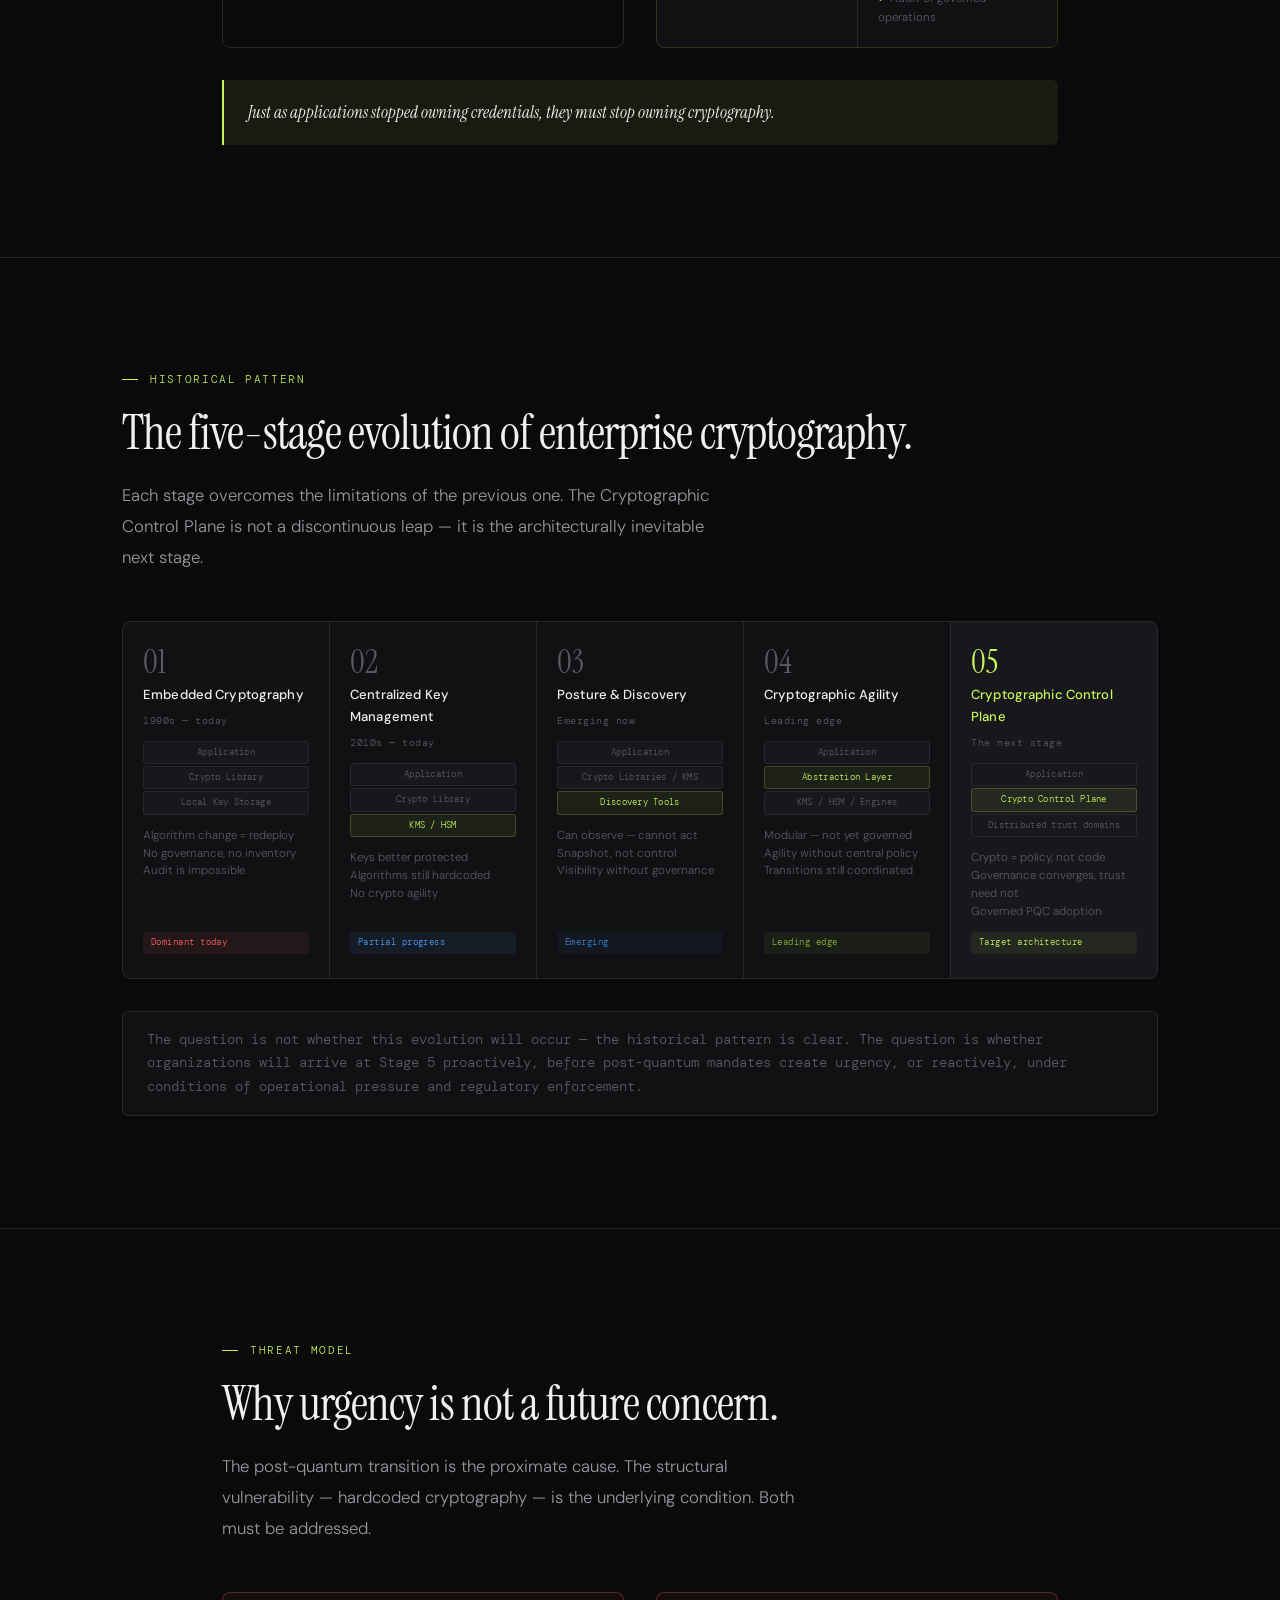
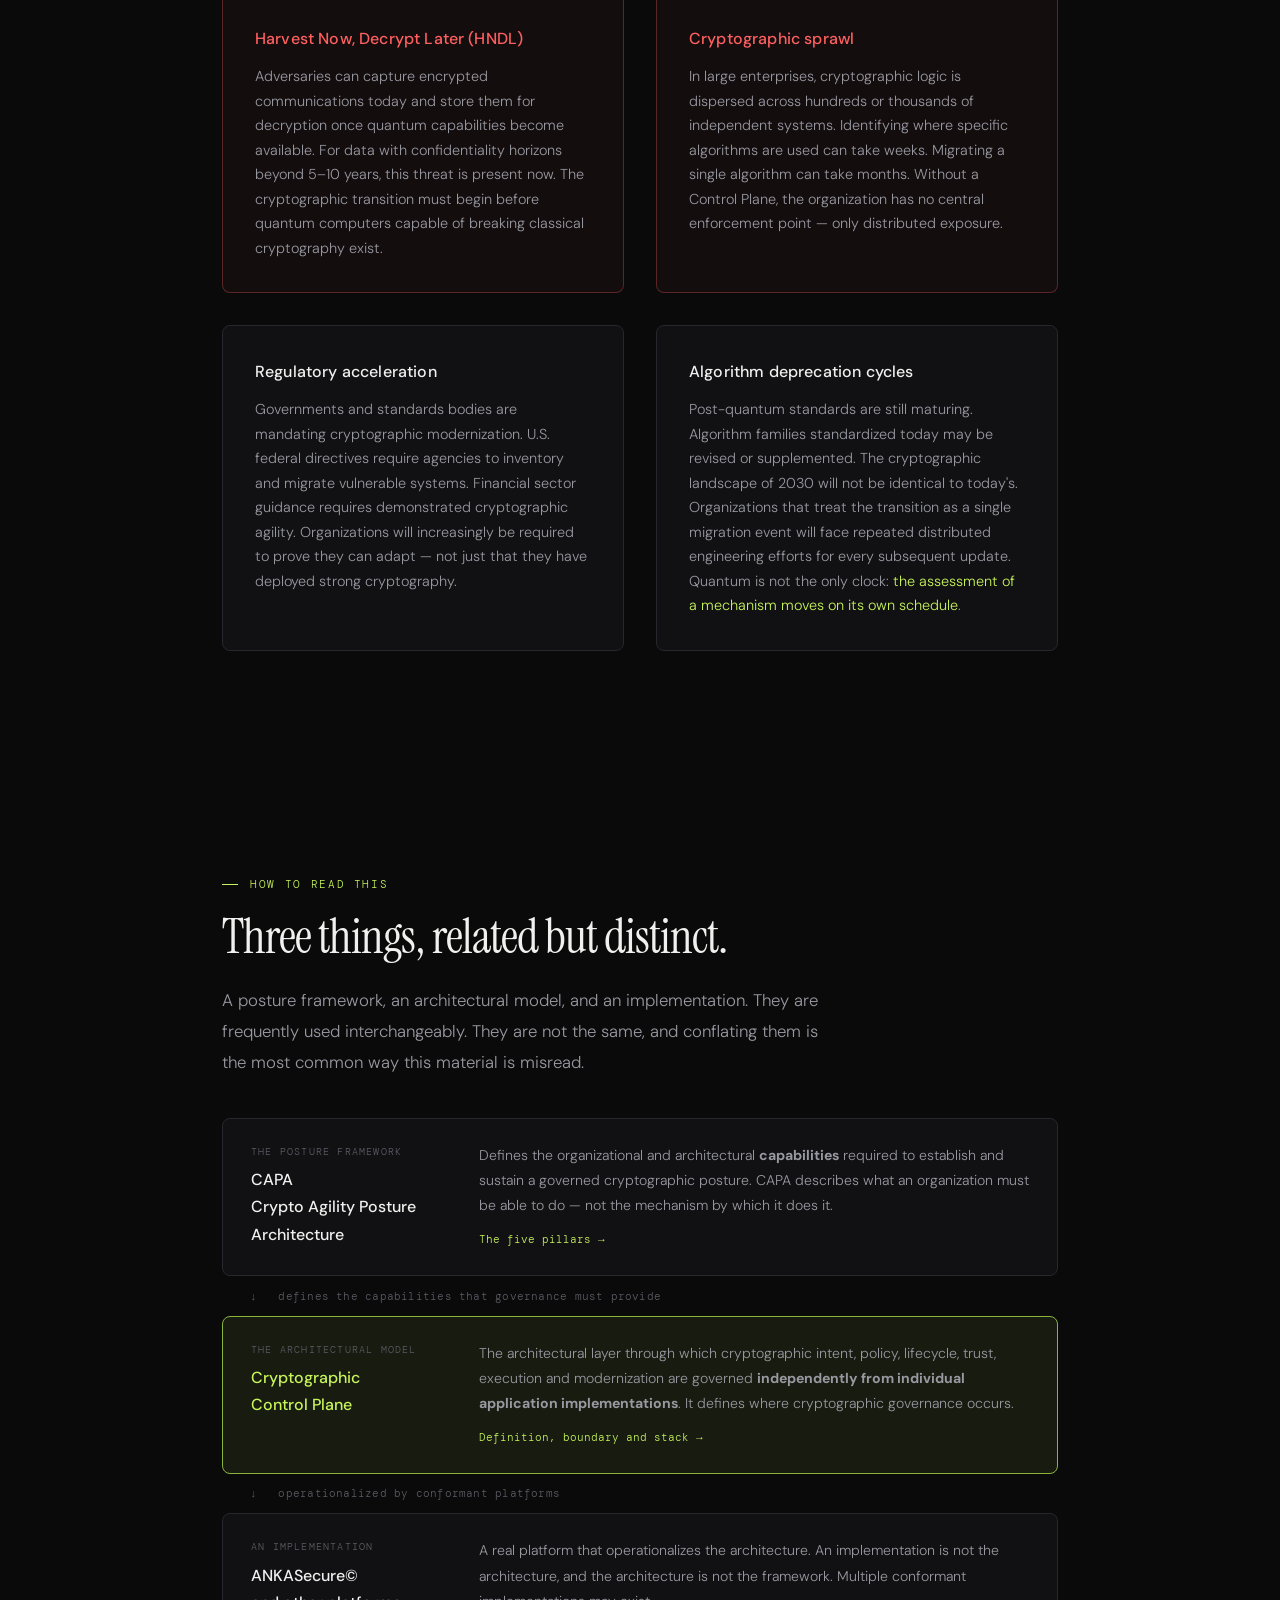
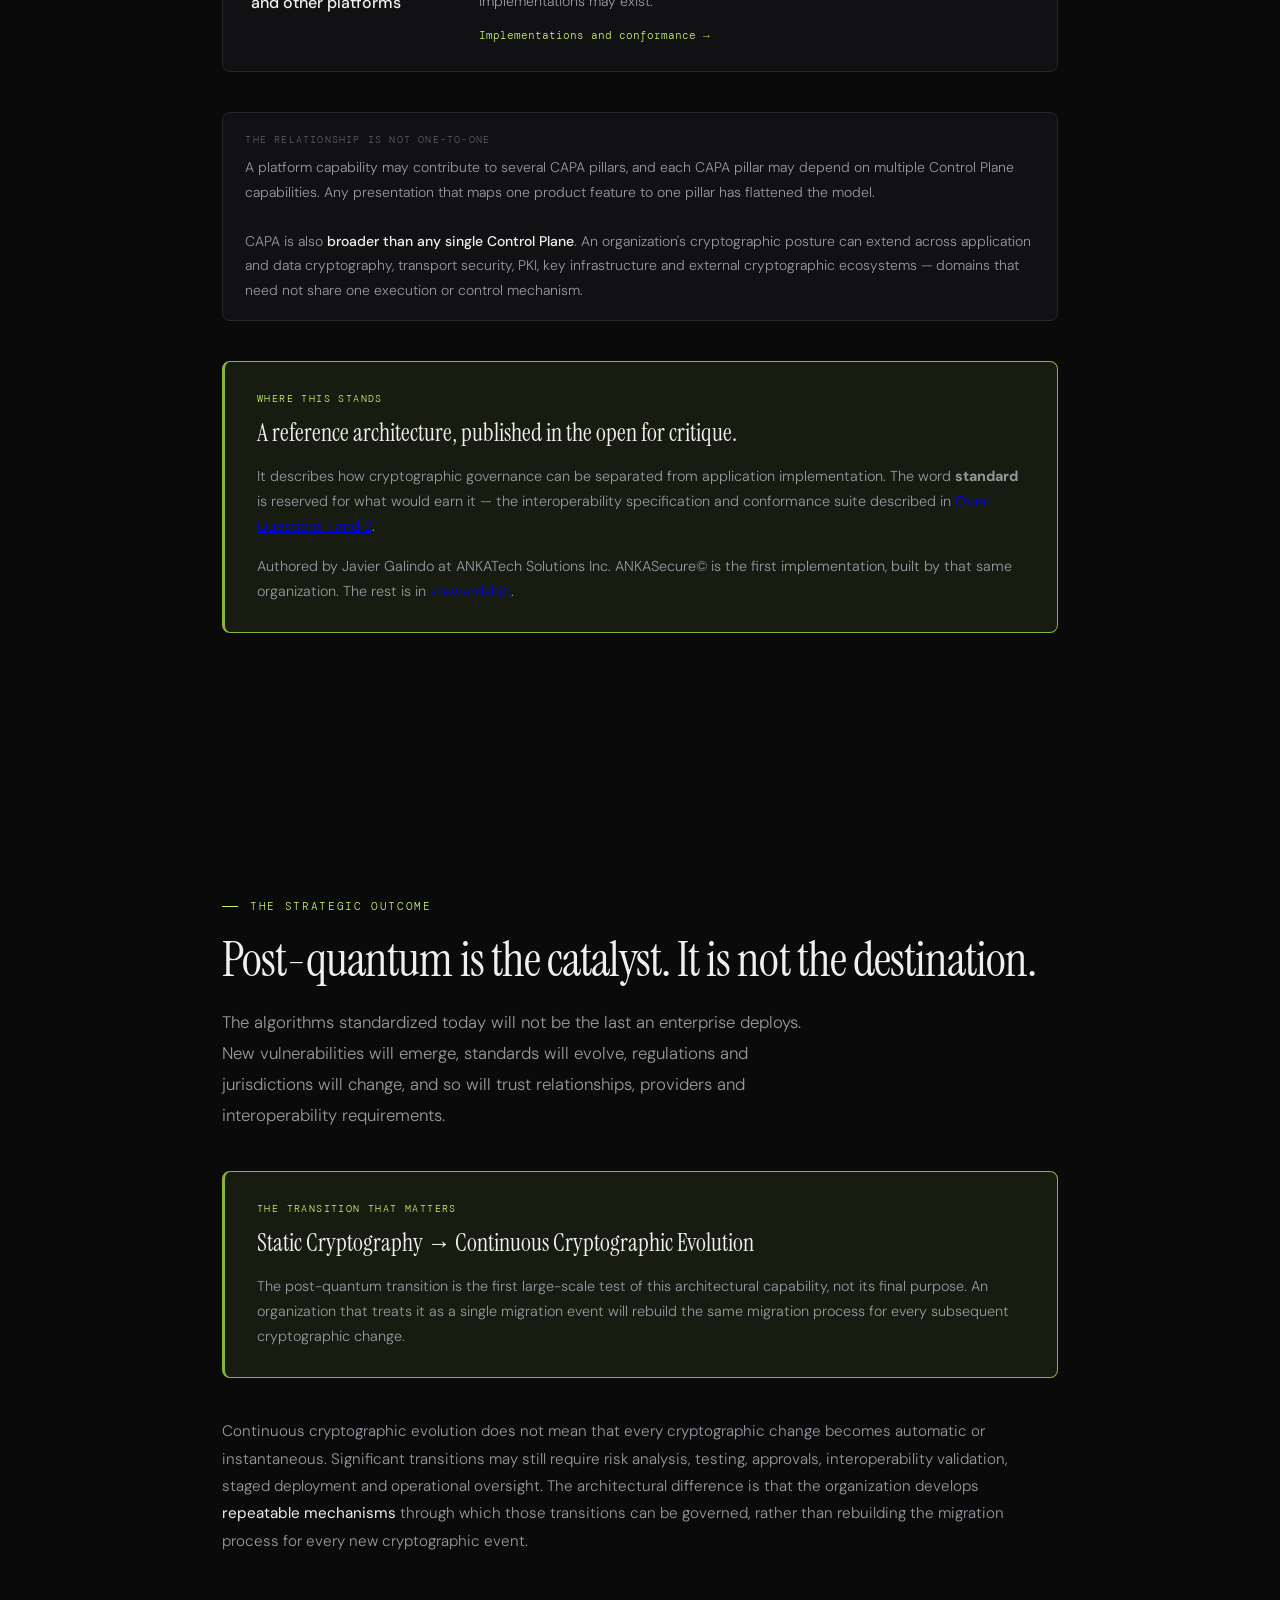
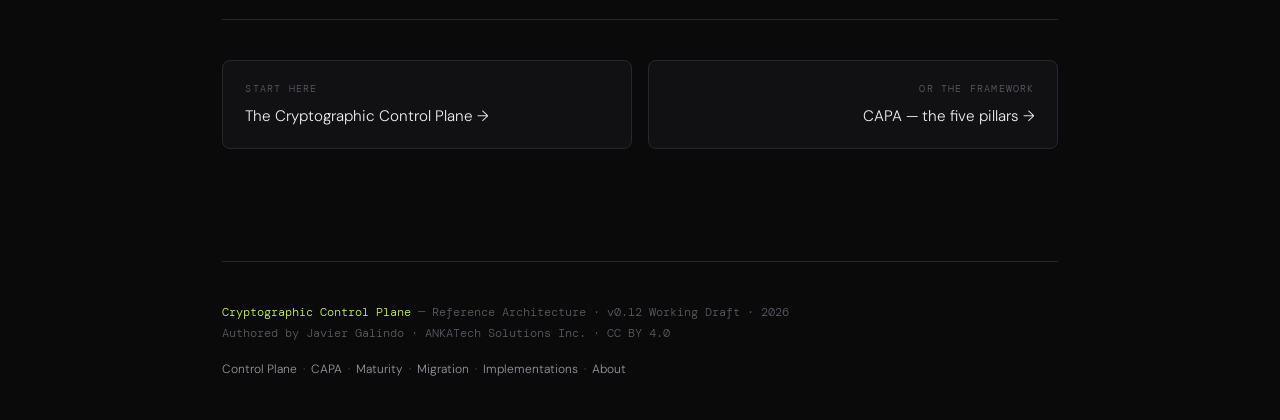
==== commit 72a2264e: "docs: develop CAPA pillars 01 and 02 in depth from the companion whitepapers Two new pages, written " ====
--- a/index.html
+++ b/index.html
@@ -31,7 +31,7 @@
   <div class="container" style="position:relative;">
     <div class="version-badge">
       <span class="version-dot"></span>
-      Reference Architecture · v0.11 Working Draft · Open for comment
+      Reference Architecture · v0.12 Working Draft · Open for comment
     </div>
     <div class="hero-tag">Cryptographic Control Plane</div>
     <h1>Cryptography should be<br><em>infrastructure,</em><br>not implementation.</h1>
@@ -57,7 +57,7 @@
         <span class="hero-stat-label">Migration tracks</span>
       </div>
       <div class="hero-stat">
-        <span class="hero-stat-num">0.11</span>
+        <span class="hero-stat-num">0.12</span>
         <span class="hero-stat-label">Current version</span>
       </div>
     </div>
@@ -321,7 +321,7 @@
       </div>
       <div class="threat-card">
         <h3>Algorithm deprecation cycles</h3>
-        <p>Post-quantum standards are still maturing. Algorithm families standardized today may be revised or supplemented. The cryptographic landscape of 2030 will not be identical to today's. Organizations that treat the transition as a single migration event will face repeated distributed engineering efforts for every subsequent update.</p>
+        <p>Post-quantum standards are still maturing. Algorithm families standardized today may be revised or supplemented. The cryptographic landscape of 2030 will not be identical to today's. Organizations that treat the transition as a single migration event will face repeated distributed engineering efforts for every subsequent update. Quantum is not the only clock: <a href="/capa/crypto-agility/#the-clock" style="color:var(--accent);text-decoration:none;">the assessment of a mechanism moves on its own schedule</a>.</p>
       </div>
     </div>
   </div>
@@ -423,7 +423,7 @@
 <div class="container">
   <footer>
     <div class="footer-left">
-      <span>Cryptographic Control Plane</span> — Reference Architecture · v0.11 Working Draft · 2026<br>
+      <span>Cryptographic Control Plane</span> — Reference Architecture · v0.12 Working Draft · 2026<br>
       Authored by Javier Galindo · ANKATech Solutions Inc. · CC BY 4.0
     </div>
     <div class="footer-right">
